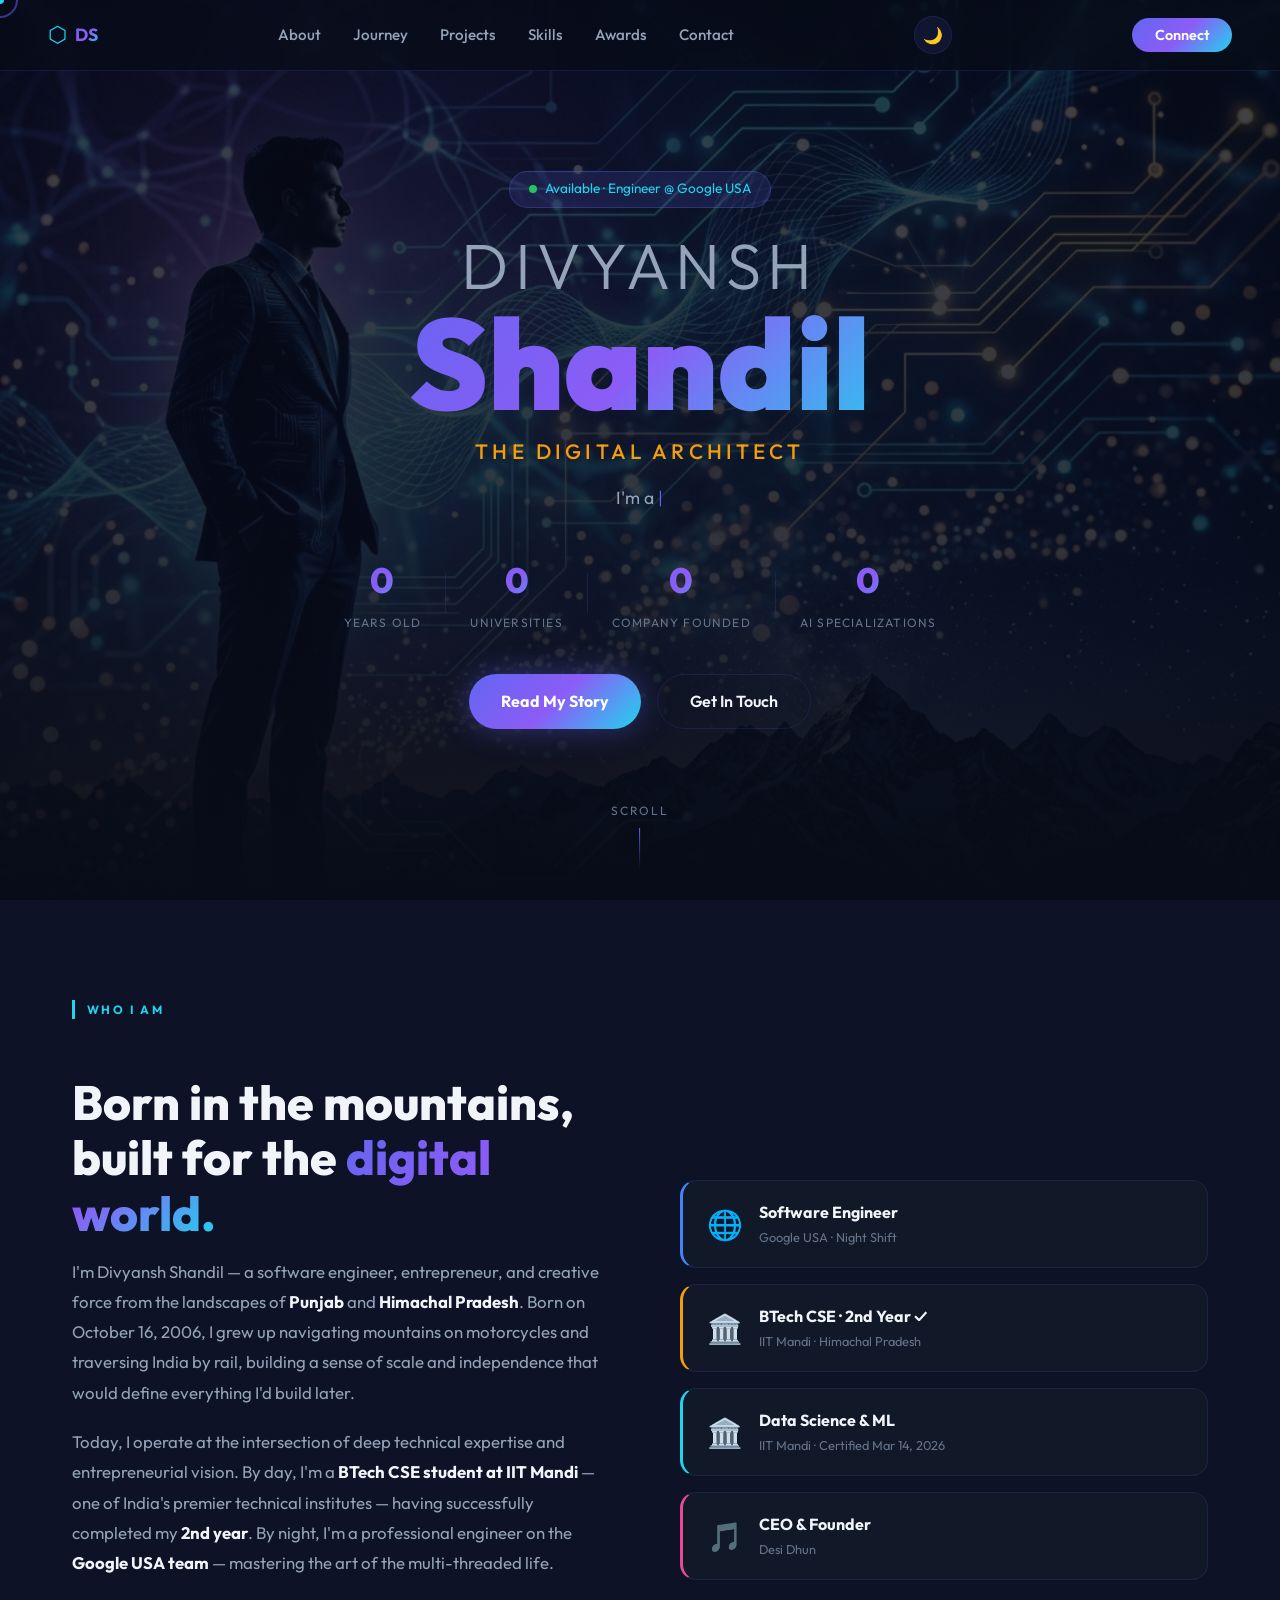
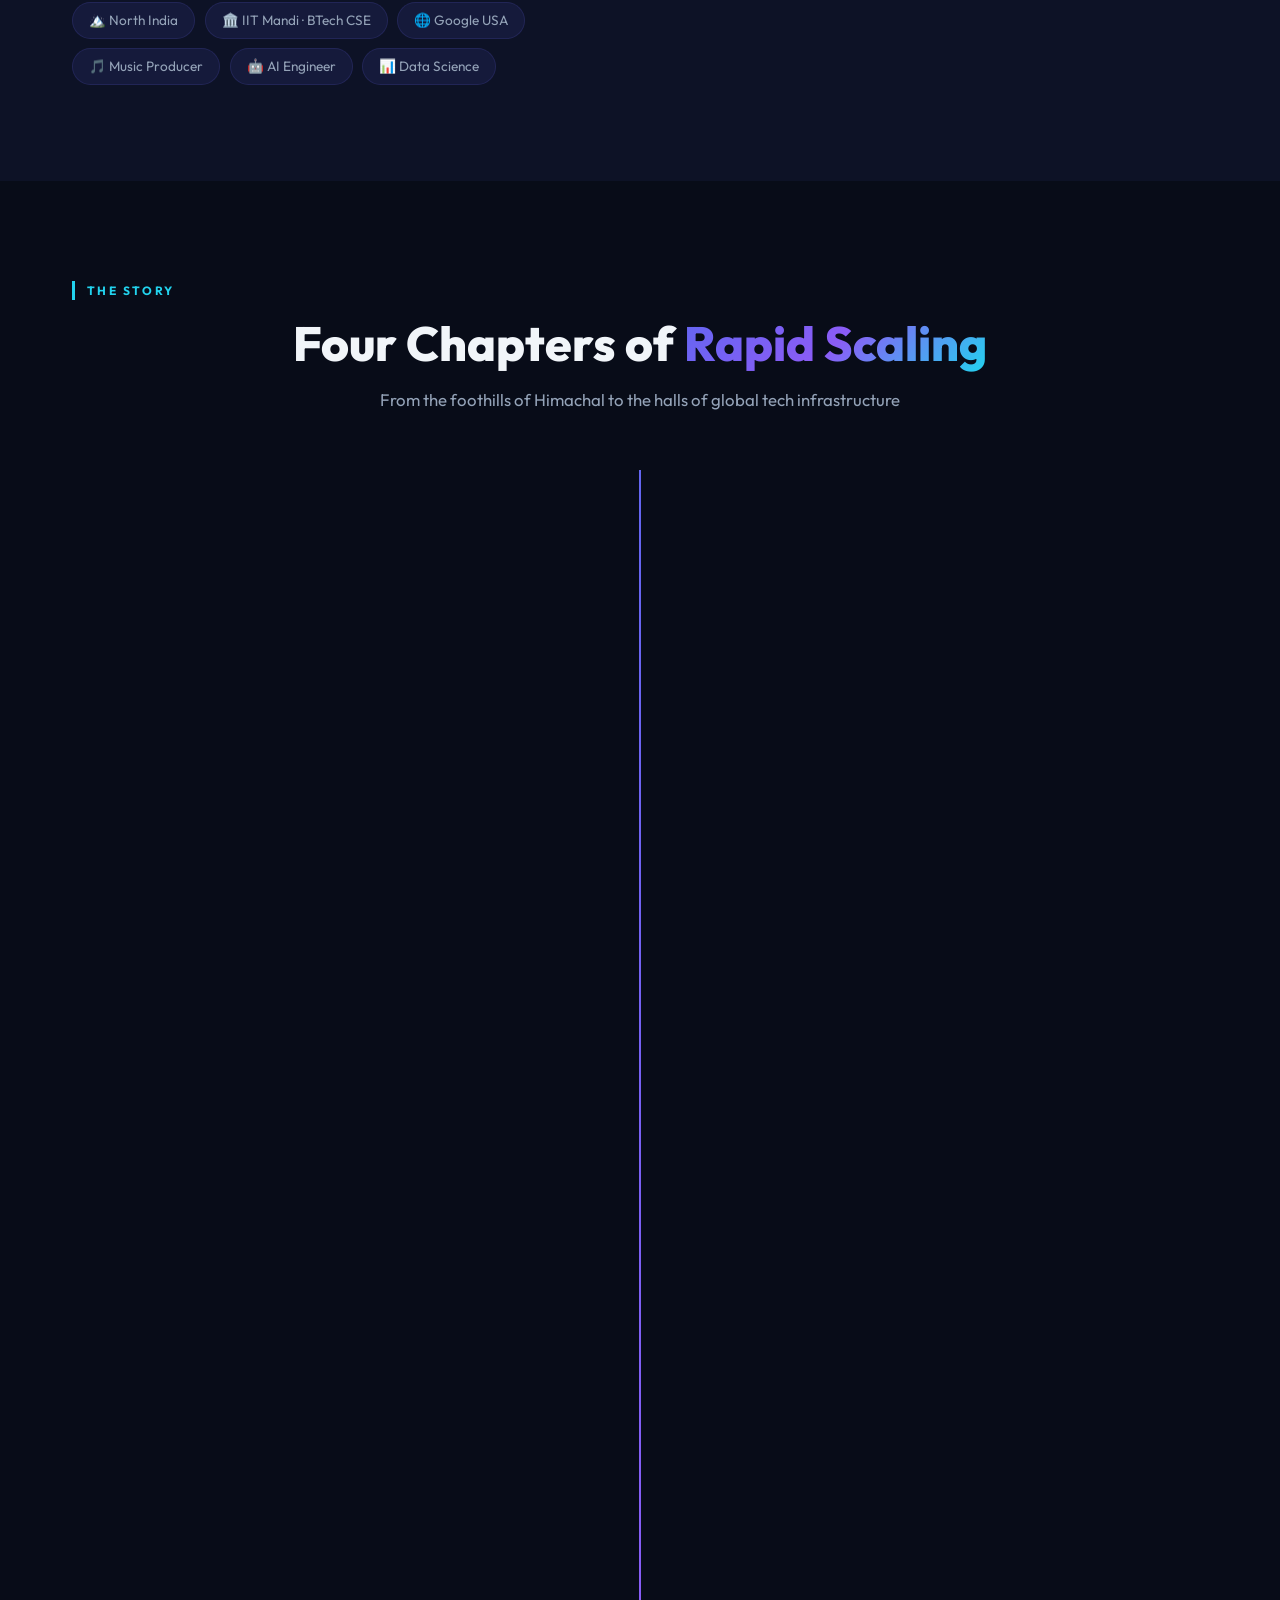
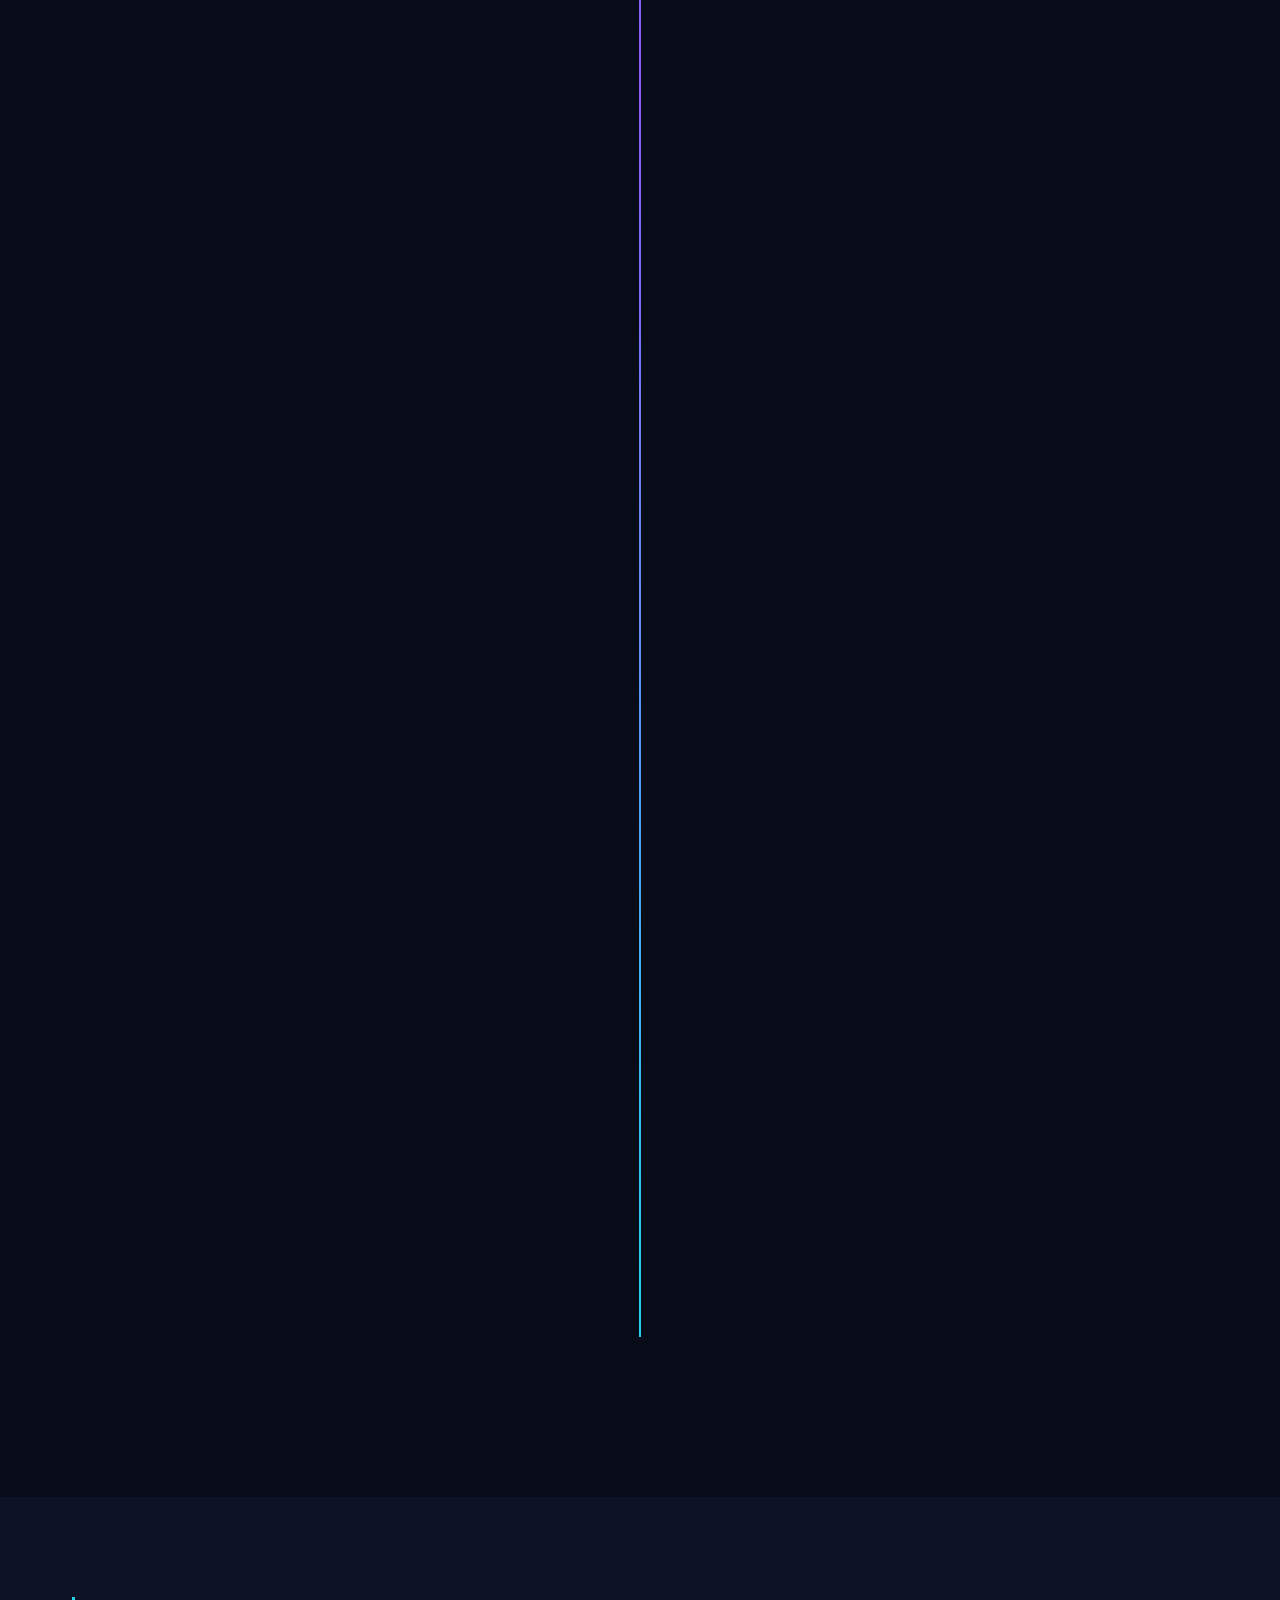
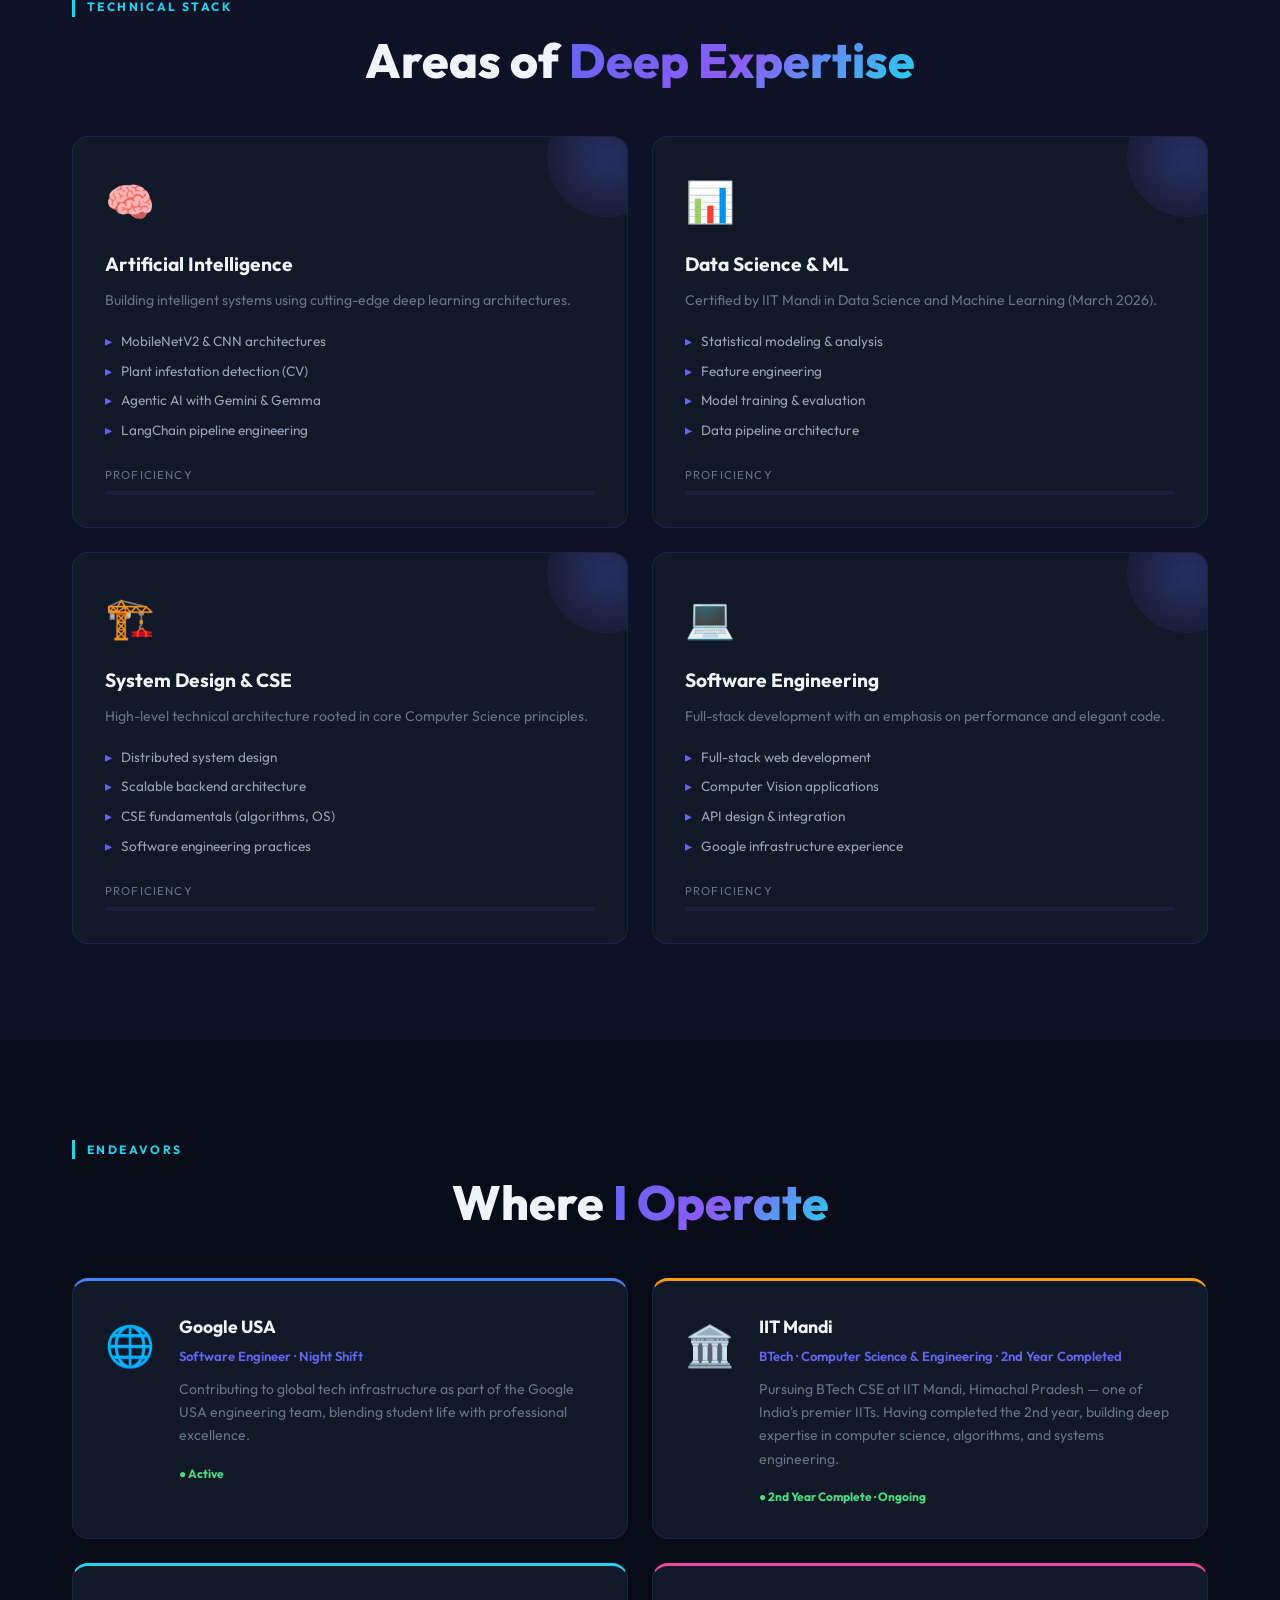
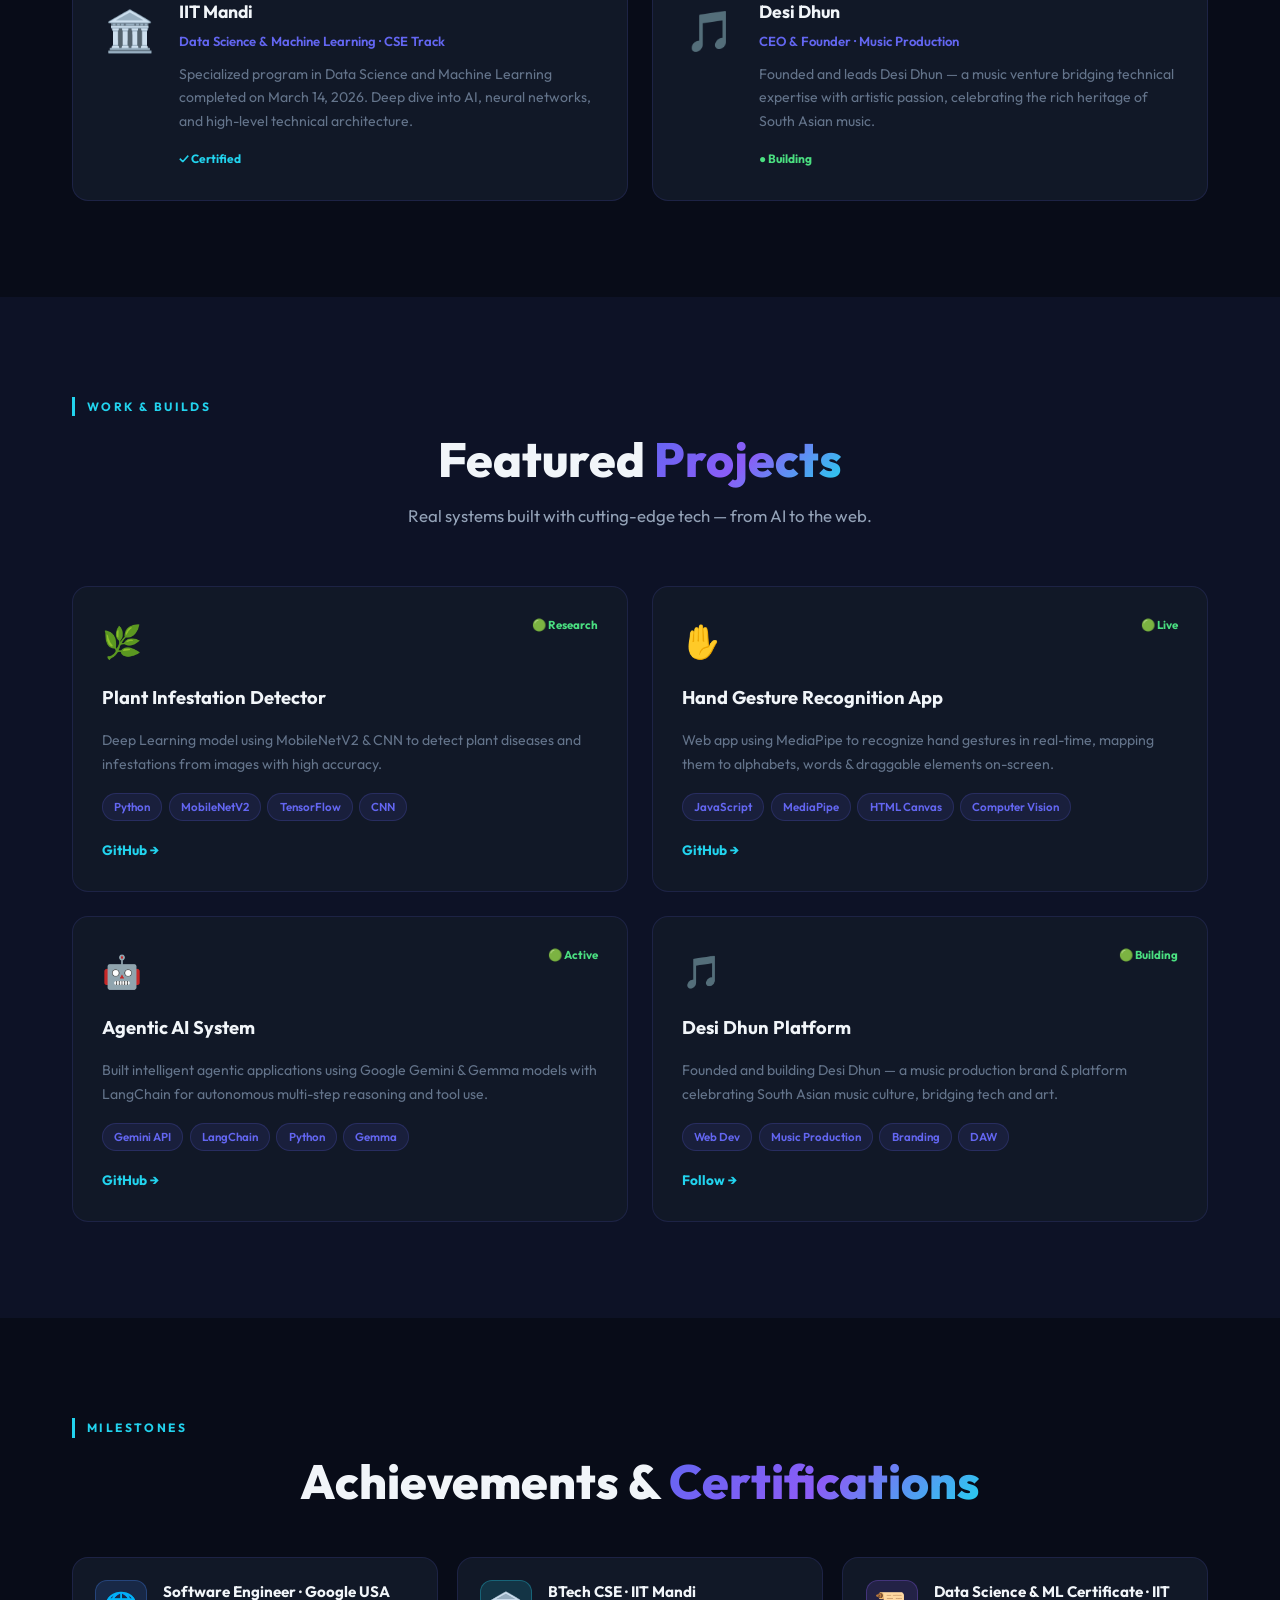
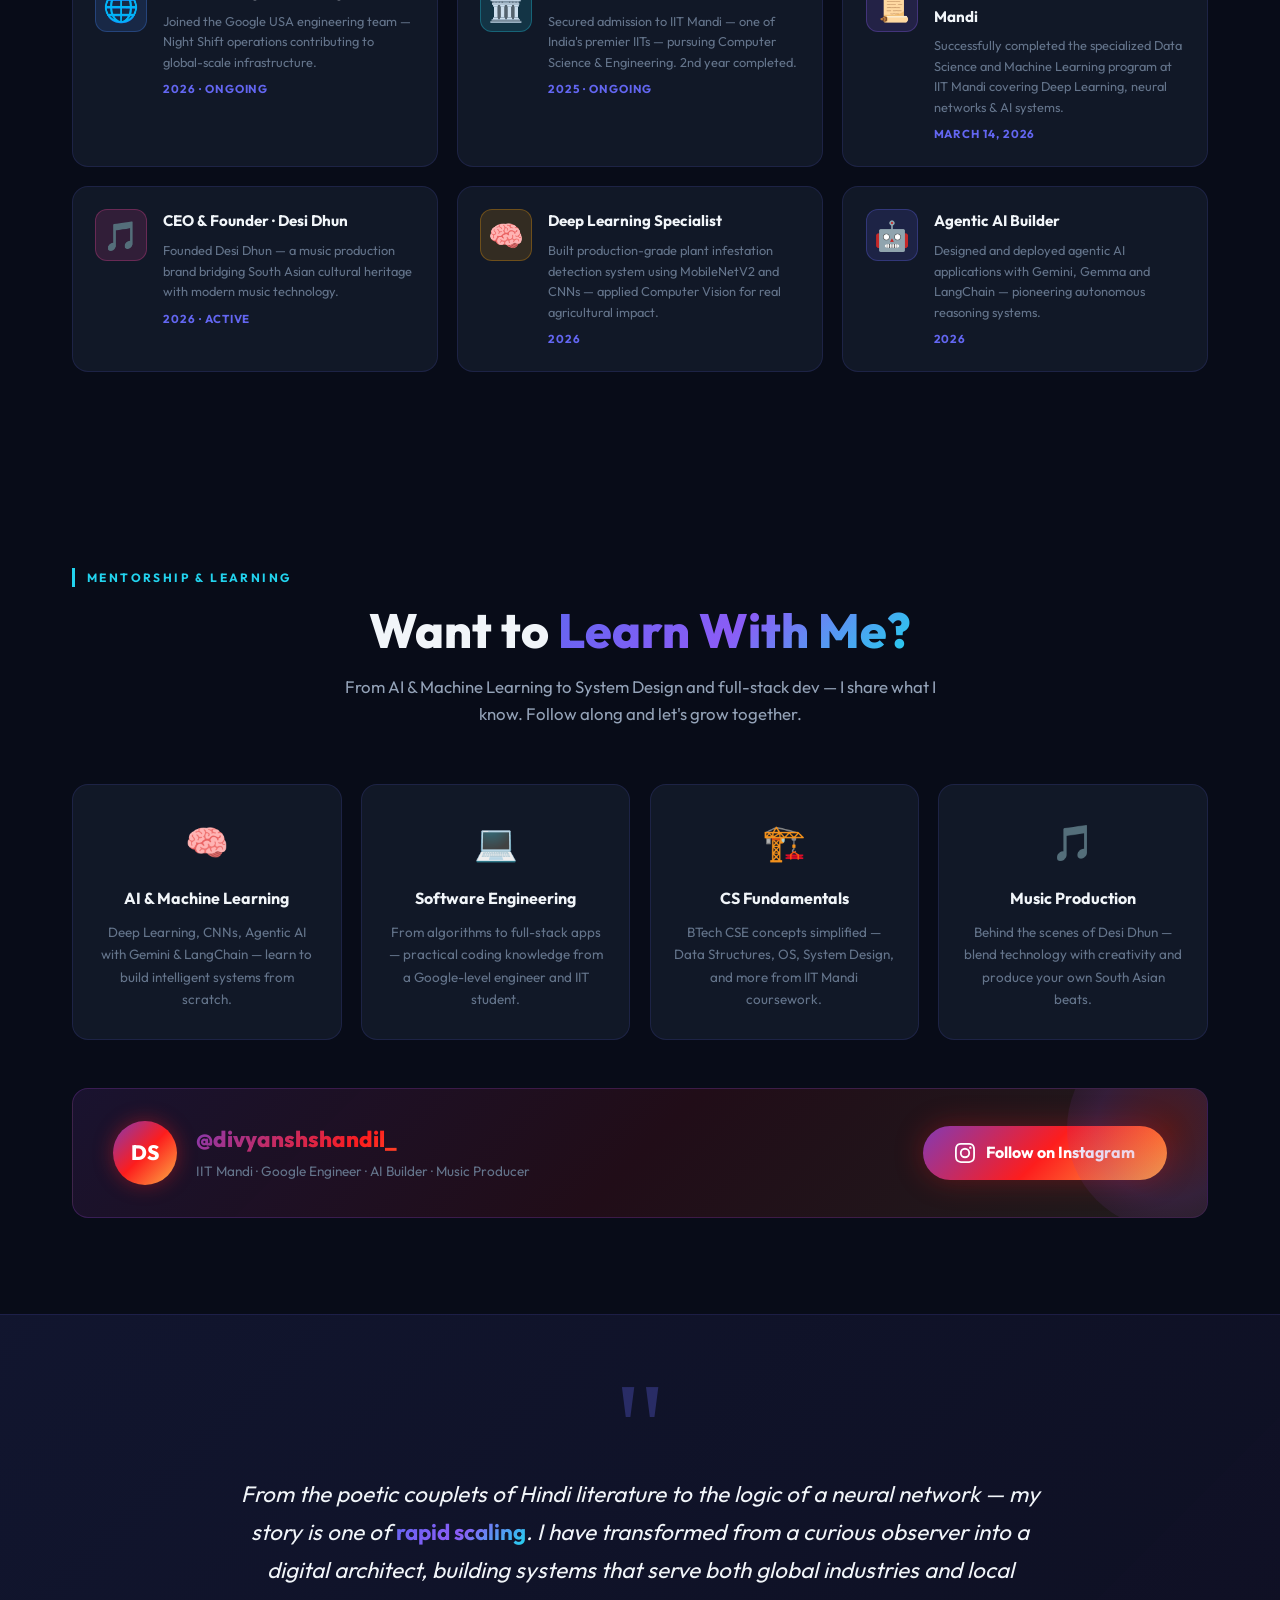
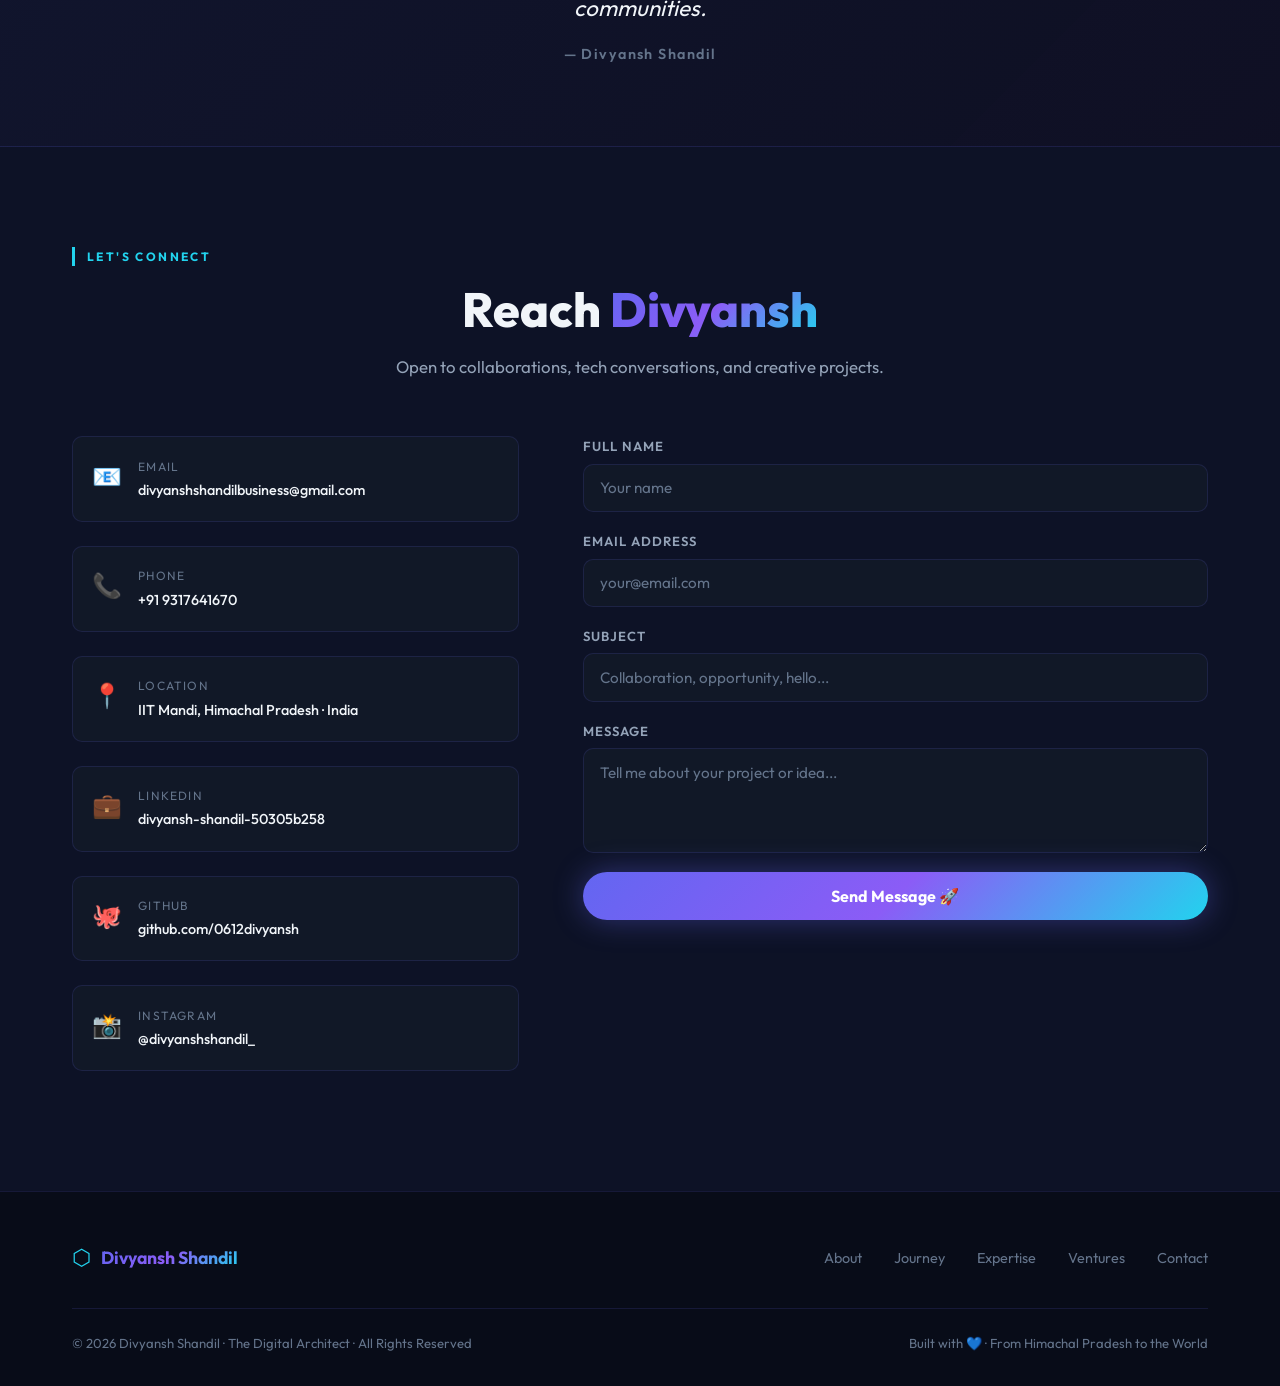
==== index.html @ 92428d2e "feat: update LinkedIn, GitHub and Instagram clickable links" ====
<!DOCTYPE html>
<html lang="en">
<head>
  <meta charset="UTF-8" />
  <meta name="viewport" content="width=device-width, initial-scale=1.0" />
  <title>Divyansh Shandil — The Digital Architect</title>
  <meta name="description" content="Divyansh Shandil is a Software Engineer at Google USA, BTech CSE student at IIT Mandi, Data Science &amp; ML certified, CEO & Founder of Desi Dhun, and a Music Producer from North India." />
  <meta name="author" content="Divyansh Shandil" />
  <meta property="og:title" content="Divyansh Shandil — The Digital Architect" />
  <meta property="og:description" content="Engineer. Entrepreneur. Artist. Building systems that serve both global industries and local communities." />
  <meta property="og:type" content="website" />
  <link rel="preconnect" href="https://fonts.googleapis.com" />
  <link rel="preconnect" href="https://fonts.gstatic.com" crossorigin />
  <link href="https://fonts.googleapis.com/css2?family=Outfit:wght@300;400;500;600;700;800;900&family=Space+Grotesk:wght@300;400;500;600;700&display=swap" rel="stylesheet" />
  <link rel="stylesheet" href="style.css" />
</head>
<body>
  <!-- Scroll Progress Bar -->
  <div class="scroll-progress" id="scroll-progress"></div>
  <!-- Custom Cursor -->
  <div class="cursor-dot" id="cursor-dot"></div>
  <div class="cursor-ring" id="cursor-ring"></div>
  <!-- Back to Top -->
  <button class="back-to-top" id="back-to-top" aria-label="Back to top">
    <svg width="20" height="20" viewBox="0 0 24 24" fill="none" stroke="currentColor" stroke-width="2.5"><polyline points="18 15 12 9 6 15"/></svg>
  </button>

  <!-- Navigation -->
  <nav class="navbar" id="navbar">
    <div class="nav-brand">
      <span class="brand-icon">⬡</span>
      <span class="brand-text">DS</span>
    </div>
    <ul class="nav-links">
      <li><a href="#about" class="nav-link">About</a></li>
      <li><a href="#journey" class="nav-link">Journey</a></li>
      <li><a href="#projects" class="nav-link">Projects</a></li>
      <li><a href="#expertise" class="nav-link">Skills</a></li>
      <li><a href="#achievements" class="nav-link">Awards</a></li>
      <li><a href="#contact" class="nav-link">Contact</a></li>
    </ul>
    <button class="theme-toggle" id="theme-toggle" aria-label="Toggle theme">🌙</button>
    <button class="nav-cta" id="nav-cta-btn">Connect</button>
    <button class="hamburger" id="hamburger-btn" aria-label="Toggle menu">
      <span></span><span></span><span></span>
    </button>
  </nav>

  <!-- Mobile Menu -->
  <div class="mobile-menu" id="mobile-menu">
    <a href="#about" class="mobile-link">About</a>
    <a href="#journey" class="mobile-link">Journey</a>
    <a href="#expertise" class="mobile-link">Expertise</a>
    <a href="#ventures" class="mobile-link">Ventures</a>
    <a href="#contact" class="mobile-link">Contact</a>
  </div>

  <!-- Hero Section -->
  <section class="hero" id="hero">
    <div class="hero-bg">
      <img src="hero_bg.png" alt="Digital Architect Background" class="hero-bg-img" />
      <div class="hero-overlay"></div>
      <canvas id="particles-canvas"></canvas>
    </div>
    <div class="hero-content">
      <div class="hero-badge">
        <span class="badge-dot"></span>
        <span>Available · Engineer @ Google USA</span>
      </div>
      <h1 class="hero-title">
        <span class="title-line title-small">Divyansh</span>
        <span class="title-line title-large">Shandil</span>
      </h1>
      <p class="hero-tagline">The Digital Architect</p>
      <p class="hero-subtitle">
        I'm a <span id="typing-text" class="typing-text"></span><span class="typing-cursor">|</span>
      </p>
      <div class="hero-stats">
        <div class="stat-item">
          <span class="stat-number" data-target="19">0</span>
          <span class="stat-label">Years Old</span>
        </div>
        <div class="stat-divider"></div>
        <div class="stat-item">
          <span class="stat-number" data-target="2">0</span>
          <span class="stat-label">Universities</span>
        </div>
        <div class="stat-divider"></div>
        <div class="stat-item">
          <span class="stat-number" data-target="1">0</span>
          <span class="stat-label">Company Founded</span>
        </div>
        <div class="stat-divider"></div>
        <div class="stat-item">
          <span class="stat-number" data-target="3">0</span>
          <span class="stat-label">AI Specializations</span>
        </div>
      </div>
      <div class="hero-cta-group">
        <a href="#journey" class="btn-primary" id="hero-journey-btn">Read My Story</a>
        <a href="#contact" class="btn-ghost" id="hero-contact-btn">Get In Touch</a>
      </div>
    </div>
    <div class="hero-scroll-indicator">
      <span>Scroll</span>
      <div class="scroll-line"></div>
    </div>
  </section>

  <!-- About Section -->
  <section class="about" id="about">
    <div class="container">
      <div class="section-label">Who I Am</div>
      <div class="about-grid">
        <div class="about-text">
          <h2 class="section-title">Born in the mountains,<br/>built for the <span class="gradient-text">digital world.</span></h2>
          <p class="about-para">
            I'm Divyansh Shandil — a software engineer, entrepreneur, and creative force from the landscapes of <strong>Punjab</strong> and <strong>Himachal Pradesh</strong>. Born on October 16, 2006, I grew up navigating mountains on motorcycles and traversing India by rail, building a sense of scale and independence that would define everything I'd build later.
          </p>
          <p class="about-para">
            Today, I operate at the intersection of deep technical expertise and entrepreneurial vision. By day, I'm a <strong>BTech CSE student at IIT Mandi</strong> — one of India's premier technical institutes — having successfully completed my <strong>2nd year</strong>. By night, I'm a professional engineer on the <strong>Google USA team</strong> — mastering the art of the multi-threaded life.
          </p>
          <div class="about-tags">
            <span class="tag">🏔️ North India</span>
            <span class="tag">🏛️ IIT Mandi · BTech CSE</span>
            <span class="tag">🌐 Google USA</span>
            <span class="tag">🎵 Music Producer</span>
            <span class="tag">🤖 AI Engineer</span>
            <span class="tag">📊 Data Science</span>
          </div>
        </div>
        <div class="about-visual">
          <div class="about-card-stack">
            <div class="info-card card-google">
              <div class="card-icon">🌐</div>
              <div class="card-content">
                <div class="card-title">Software Engineer</div>
                <div class="card-sub">Google USA · Night Shift</div>
              </div>
            </div>
            <div class="info-card card-srm">
              <div class="card-icon">🏛️</div>
              <div class="card-content">
                <div class="card-title">BTech CSE · 2nd Year ✓</div>
                <div class="card-sub">IIT Mandi · Himachal Pradesh</div>
              </div>
            </div>
            <div class="info-card card-iit">
              <div class="card-icon">🏛️</div>
              <div class="card-content">
                <div class="card-title">Data Science & ML</div>
                <div class="card-sub">IIT Mandi · Certified Mar 14, 2026</div>
              </div>
            </div>
            <div class="info-card card-desi">
              <div class="card-icon">🎵</div>
              <div class="card-content">
                <div class="card-title">CEO & Founder</div>
                <div class="card-sub">Desi Dhun</div>
              </div>
            </div>
          </div>
        </div>
      </div>
    </div>
  </section>

  <!-- Journey / Timeline Section -->
  <section class="journey" id="journey">
    <div class="container">
      <div class="section-label">The Story</div>
      <h2 class="section-title center">Four Chapters of <span class="gradient-text">Rapid Scaling</span></h2>
      <p class="section-subtitle center">From the foothills of Himachal to the halls of global tech infrastructure</p>

      <div class="timeline">
        <!-- Chapter 1 -->
        <div class="timeline-item" id="chapter-1">
          <div class="timeline-marker">
            <div class="marker-ring"></div>
            <div class="marker-dot">🏔️</div>
          </div>
          <div class="timeline-card">
            <div class="chapter-badge">Chapter 1</div>
            <div class="timeline-period">2006 – 2024</div>
            <h3 class="timeline-title">The Foundation</h3>
            <p class="timeline-desc">
              Born on October 16, 2006, in the vibrant culture of <strong>Punjab</strong> and the quiet majesty of <strong>Himachal Pradesh</strong>. Early years defined by a growing curiosity — not just for how things worked, but for how they could be <em>created</em>.
            </p>
            <p class="timeline-desc">
              Whether navigating the roads on a motorcycle or traveling the vast Indian railway network, these journeys built a sense of independence and scale that would later define professional ambitions.
            </p>
            <div class="timeline-tags">
              <span class="t-tag">🏔️ Himachal Pradesh</span>
              <span class="t-tag">🌾 Punjab</span>
              <span class="t-tag">🏍️ Motorcyclist</span>
              <span class="t-tag">🚂 Railway Explorer</span>
            </div>
          </div>
        </div>

        <!-- Chapter 2 -->
        <div class="timeline-item right" id="chapter-2">
          <div class="timeline-marker">
            <div class="marker-ring"></div>
            <div class="marker-dot">🎓</div>
          </div>
          <div class="timeline-card">
            <div class="chapter-badge">Chapter 2</div>
            <div class="timeline-period">2025</div>
            <h3 class="timeline-title">The Gateway to Systems</h3>
            <p class="timeline-desc">
              Secured admission to <strong>IIT Mandi</strong> — one of India's most prestigious technical institutes — pursuing a <strong>Bachelor of Technology in Computer Science &amp; Engineering (BTech CSE)</strong>. Currently in the <strong>2nd year, successfully completed</strong>. A true system upgrade in every sense.
            </p>
            <p class="timeline-desc">
              Balanced rigors of college life with a dedicated fitness regimen, documenting progress in the gym with the same precision applied to code. Building physical and mental stamina for the high-intensity path ahead.
            </p>
            <div class="timeline-tags">
              <span class="t-tag">🏛️ IIT Mandi</span>
              <span class="t-tag">💻 BTech CSE</span>
              <span class="t-tag">🏋️ Fitness</span>
              <span class="t-tag">📐 Systems Thinking</span>
            </div>
          </div>
        </div>

        <!-- Chapter 3 -->
        <div class="timeline-item" id="chapter-3">
          <div class="timeline-marker">
            <div class="marker-ring"></div>
            <div class="marker-dot">⚡</div>
          </div>
          <div class="timeline-card">
            <div class="chapter-badge">Chapter 3</div>
            <div class="timeline-period">2026</div>
            <h3 class="timeline-title">The Multi-Threaded Life</h3>
            <p class="timeline-desc">
              Joined the <strong>Google USA team</strong> as a professional engineer on the Night Shift — while maintaining student status by day. Completed a specialized program in <strong>Data Science & Machine Learning</strong> at IIT Mandi on <em>March 14, 2026</em>.
            </p>
            <div class="highlight-grid">
              <div class="highlight-item">
                <span class="hi-icon">🧠</span>
                <div>
                  <strong>Deep Learning</strong>
                  <small>MobileNetV2 & CNNs for plant infestation detection</small>
                </div>
              </div>
              <div class="highlight-item">
                <span class="hi-icon">🤖</span>
                <div>
                  <strong>Agentic Systems</strong>
                  <small>Gemini, Gemma & LangChain applications</small>
                </div>
              </div>
              <div class="highlight-item">
                <span class="hi-icon">🏗️</span>
                <div>
                  <strong>System Design</strong>
                  <small>Core CSE with real-world software engineering</small>
                </div>
              </div>
            </div>
            <div class="timeline-tags">
              <span class="t-tag">🌐 Google USA</span>
              <span class="t-tag">🏛️ IIT Mandi</span>
              <span class="t-tag">🤖 AI/ML</span>
              <span class="t-tag">🎵 Desi Dhun CEO</span>
            </div>
          </div>
        </div>

        <!-- Chapter 4 -->
        <div class="timeline-item right" id="chapter-4">
          <div class="timeline-marker">
            <div class="marker-ring active"></div>
            <div class="marker-dot pulse">🚀</div>
          </div>
          <div class="timeline-card active-card">
            <div class="chapter-badge active-badge">Chapter 4 · Now</div>
            <div class="timeline-period">Current Epoch</div>
            <h3 class="timeline-title">The Digital Architect</h3>
            <p class="timeline-desc">
              Standing at a unique intersection of disciplines — engineer, entrepreneur, student, and artist. Solving complex algorithms by day and contributing to global tech infrastructure by night.
            </p>
            <p class="timeline-desc">
              From the poetic couplets of Hindi literature to the logic of a neural network — a story of <strong>rapid scaling</strong>, transforming from a curious observer into a digital architect building systems that serve both global industries and local communities.
            </p>
            <div class="timeline-tags">
              <span class="t-tag live">🔴 Live</span>
              <span class="t-tag">🌍 Global Impact</span>
              <span class="t-tag">🎵 Music & Tech</span>
              <span class="t-tag">🚀 Scaling Fast</span>
            </div>
          </div>
        </div>
      </div>
    </div>
  </section>

  <!-- Expertise Section -->
  <section class="expertise" id="expertise">
    <div class="container">
      <div class="section-label">Technical Stack</div>
      <h2 class="section-title center">Areas of <span class="gradient-text">Deep Expertise</span></h2>

      <div class="expertise-grid">
        <div class="exp-card" id="exp-ai">
          <div class="exp-glow"></div>
          <div class="exp-icon">🧠</div>
          <h3 class="exp-title">Artificial Intelligence</h3>
          <p class="exp-desc">Building intelligent systems using cutting-edge deep learning architectures.</p>
          <ul class="exp-list">
            <li>MobileNetV2 & CNN architectures</li>
            <li>Plant infestation detection (CV)</li>
            <li>Agentic AI with Gemini & Gemma</li>
            <li>LangChain pipeline engineering</li>
          </ul>
          <div class="exp-level">
            <span>Proficiency</span>
            <div class="level-bar"><div class="level-fill" style="--w:90%"></div></div>
          </div>
        </div>

        <div class="exp-card" id="exp-ds">
          <div class="exp-glow"></div>
          <div class="exp-icon">📊</div>
          <h3 class="exp-title">Data Science & ML</h3>
          <p class="exp-desc">Certified by IIT Mandi in Data Science and Machine Learning (March 2026).</p>
          <ul class="exp-list">
            <li>Statistical modeling & analysis</li>
            <li>Feature engineering</li>
            <li>Model training & evaluation</li>
            <li>Data pipeline architecture</li>
          </ul>
          <div class="exp-level">
            <span>Proficiency</span>
            <div class="level-bar"><div class="level-fill" style="--w:88%"></div></div>
          </div>
        </div>

        <div class="exp-card" id="exp-sys">
          <div class="exp-glow"></div>
          <div class="exp-icon">🏗️</div>
          <h3 class="exp-title">System Design & CSE</h3>
          <p class="exp-desc">High-level technical architecture rooted in core Computer Science principles.</p>
          <ul class="exp-list">
            <li>Distributed system design</li>
            <li>Scalable backend architecture</li>
            <li>CSE fundamentals (algorithms, OS)</li>
            <li>Software engineering practices</li>
          </ul>
          <div class="exp-level">
            <span>Proficiency</span>
            <div class="level-bar"><div class="level-fill" style="--w:85%"></div></div>
          </div>
        </div>

        <div class="exp-card" id="exp-web">
          <div class="exp-glow"></div>
          <div class="exp-icon">💻</div>
          <h3 class="exp-title">Software Engineering</h3>
          <p class="exp-desc">Full-stack development with an emphasis on performance and elegant code.</p>
          <ul class="exp-list">
            <li>Full-stack web development</li>
            <li>Computer Vision applications</li>
            <li>API design & integration</li>
            <li>Google infrastructure experience</li>
          </ul>
          <div class="exp-level">
            <span>Proficiency</span>
            <div class="level-bar"><div class="level-fill" style="--w:87%"></div></div>
          </div>
        </div>
      </div>
    </div>
  </section>

  <!-- Ventures Section -->
  <section class="ventures" id="ventures">
    <div class="container">
      <div class="section-label">Endeavors</div>
      <h2 class="section-title center">Where <span class="gradient-text">I Operate</span></h2>

      <div class="ventures-grid">
        <div class="venture-card venture-google" id="venture-google">
          <div class="venture-logo">🌐</div>
          <div class="venture-info">
            <h3>Google USA</h3>
            <p class="venture-role">Software Engineer · Night Shift</p>
            <p class="venture-desc">Contributing to global tech infrastructure as part of the Google USA engineering team, blending student life with professional excellence.</p>
            <div class="venture-status active-status">● Active</div>
          </div>
        </div>

        <div class="venture-card venture-srm" id="venture-srm">
          <div class="venture-logo">🏛️</div>
          <div class="venture-info">
            <h3>IIT Mandi</h3>
            <p class="venture-role">BTech · Computer Science &amp; Engineering · 2nd Year Completed</p>
            <p class="venture-desc">Pursuing BTech CSE at IIT Mandi, Himachal Pradesh — one of India's premier IITs. Having completed the 2nd year, building deep expertise in computer science, algorithms, and systems engineering.</p>
            <div class="venture-status active-status">● 2nd Year Complete · Ongoing</div>
          </div>
        </div>

        <div class="venture-card venture-iit" id="venture-iit">
          <div class="venture-logo">🏛️</div>
          <div class="venture-info">
            <h3>IIT Mandi</h3>
            <p class="venture-role">Data Science & Machine Learning · CSE Track</p>
            <p class="venture-desc">Specialized program in Data Science and Machine Learning completed on March 14, 2026. Deep dive into AI, neural networks, and high-level technical architecture.</p>
            <div class="venture-status completed-status">✓ Certified</div>
          </div>
        </div>

        <div class="venture-card venture-desi" id="venture-desi">
          <div class="venture-logo">🎵</div>
          <div class="venture-info">
            <h3>Desi Dhun</h3>
            <p class="venture-role">CEO & Founder · Music Production</p>
            <p class="venture-desc">Founded and leads Desi Dhun — a music venture bridging technical expertise with artistic passion, celebrating the rich heritage of South Asian music.</p>
            <div class="venture-status active-status">● Building</div>
          </div>
        </div>
      </div>
    </div>
  </section>


  <!-- Projects Section -->
  <section class="projects" id="projects">
    <div class="container">
      <div class="section-label">Work & Builds</div>
      <h2 class="section-title center">Featured <span class="gradient-text">Projects</span></h2>
      <p class="section-subtitle center">Real systems built with cutting-edge tech — from AI to the web.</p>
      <div class="projects-grid">

        <div class="project-card" id="proj-plant">
          <div class="proj-header">
            <div class="proj-icon">🌿</div>
            <div class="proj-status live-badge">🟢 Research</div>
          </div>
          <h3 class="proj-title">Plant Infestation Detector</h3>
          <p class="proj-desc">Deep Learning model using MobileNetV2 &amp; CNN to detect plant diseases and infestations from images with high accuracy.</p>
          <div class="proj-stack">
            <span class="stack-tag">Python</span>
            <span class="stack-tag">MobileNetV2</span>
            <span class="stack-tag">TensorFlow</span>
            <span class="stack-tag">CNN</span>
          </div>
          <div class="proj-links">
            <a href="https://github.com/0612divyansh" target="_blank" class="proj-link">GitHub →</a>
          </div>
        </div>

        <div class="project-card" id="proj-gesture">
          <div class="proj-header">
            <div class="proj-icon">✋</div>
            <div class="proj-status live-badge">🟢 Live</div>
          </div>
          <h3 class="proj-title">Hand Gesture Recognition App</h3>
          <p class="proj-desc">Web app using MediaPipe to recognize hand gestures in real-time, mapping them to alphabets, words &amp; draggable elements on-screen.</p>
          <div class="proj-stack">
            <span class="stack-tag">JavaScript</span>
            <span class="stack-tag">MediaPipe</span>
            <span class="stack-tag">HTML Canvas</span>
            <span class="stack-tag">Computer Vision</span>
          </div>
          <div class="proj-links">
            <a href="https://github.com/0612divyansh" target="_blank" class="proj-link">GitHub →</a>
          </div>
        </div>

        <div class="project-card" id="proj-agentic">
          <div class="proj-header">
            <div class="proj-icon">🤖</div>
            <div class="proj-status live-badge">🟢 Active</div>
          </div>
          <h3 class="proj-title">Agentic AI System</h3>
          <p class="proj-desc">Built intelligent agentic applications using Google Gemini &amp; Gemma models with LangChain for autonomous multi-step reasoning and tool use.</p>
          <div class="proj-stack">
            <span class="stack-tag">Gemini API</span>
            <span class="stack-tag">LangChain</span>
            <span class="stack-tag">Python</span>
            <span class="stack-tag">Gemma</span>
          </div>
          <div class="proj-links">
            <a href="https://github.com/0612divyansh" target="_blank" class="proj-link">GitHub →</a>
          </div>
        </div>

        <div class="project-card" id="proj-desi">
          <div class="proj-header">
            <div class="proj-icon">🎵</div>
            <div class="proj-status live-badge">🟢 Building</div>
          </div>
          <h3 class="proj-title">Desi Dhun Platform</h3>
          <p class="proj-desc">Founded and building Desi Dhun — a music production brand &amp; platform celebrating South Asian music culture, bridging tech and art.</p>
          <div class="proj-stack">
            <span class="stack-tag">Web Dev</span>
            <span class="stack-tag">Music Production</span>
            <span class="stack-tag">Branding</span>
            <span class="stack-tag">DAW</span>
          </div>
          <div class="proj-links">
            <a href="https://www.instagram.com/divyanshshandil_" target="_blank" class="proj-link">Follow →</a>
          </div>
        </div>

      </div>
    </div>
  </section>

  <!-- Achievements Section -->
  <section class="achievements" id="achievements">
    <div class="container">
      <div class="section-label">Milestones</div>
      <h2 class="section-title center">Achievements &amp; <span class="gradient-text">Certifications</span></h2>
      <div class="ach-grid">

        <div class="ach-card" id="ach-google">
          <div class="ach-icon-wrap" style="--c:#4285f4">🌐</div>
          <div class="ach-content">
            <div class="ach-title">Software Engineer · Google USA</div>
            <div class="ach-sub">Joined the Google USA engineering team — Night Shift operations contributing to global-scale infrastructure.</div>
            <div class="ach-date">2026 · Ongoing</div>
          </div>
        </div>

        <div class="ach-card" id="ach-iit">
          <div class="ach-icon-wrap" style="--c:#22d3ee">🏛️</div>
          <div class="ach-content">
            <div class="ach-title">BTech CSE · IIT Mandi</div>
            <div class="ach-sub">Secured admission to IIT Mandi — one of India's premier IITs — pursuing Computer Science &amp; Engineering. 2nd year completed.</div>
            <div class="ach-date">2025 · Ongoing</div>
          </div>
        </div>

        <div class="ach-card" id="ach-ds">
          <div class="ach-icon-wrap" style="--c:#8b5cf6">📜</div>
          <div class="ach-content">
            <div class="ach-title">Data Science &amp; ML Certificate · IIT Mandi</div>
            <div class="ach-sub">Successfully completed the specialized Data Science and Machine Learning program at IIT Mandi covering Deep Learning, neural networks &amp; AI systems.</div>
            <div class="ach-date">March 14, 2026</div>
          </div>
        </div>

        <div class="ach-card" id="ach-desi">
          <div class="ach-icon-wrap" style="--c:#ec4899">🎵</div>
          <div class="ach-content">
            <div class="ach-title">CEO &amp; Founder · Desi Dhun</div>
            <div class="ach-sub">Founded Desi Dhun — a music production brand bridging South Asian cultural heritage with modern music technology.</div>
            <div class="ach-date">2026 · Active</div>
          </div>
        </div>

        <div class="ach-card" id="ach-iitmandi-ai">
          <div class="ach-icon-wrap" style="--c:#f59e0b">🧠</div>
          <div class="ach-content">
            <div class="ach-title">Deep Learning Specialist</div>
            <div class="ach-sub">Built production-grade plant infestation detection system using MobileNetV2 and CNNs — applied Computer Vision for real agricultural impact.</div>
            <div class="ach-date">2026</div>
          </div>
        </div>

        <div class="ach-card" id="ach-agentic">
          <div class="ach-icon-wrap" style="--c:#6366f1">🤖</div>
          <div class="ach-content">
            <div class="ach-title">Agentic AI Builder</div>
            <div class="ach-sub">Designed and deployed agentic AI applications with Gemini, Gemma and LangChain — pioneering autonomous reasoning systems.</div>
            <div class="ach-date">2026</div>
          </div>
        </div>

      </div>
    </div>
  </section>

  <!-- Learn With Me Section -->
  <section class="learn" id="learn">
    <div class="container">
      <div class="section-label">Mentorship &amp; Learning</div>
      <h2 class="section-title center">Want to <span class="gradient-text">Learn With Me?</span></h2>
      <p class="section-subtitle center">From AI &amp; Machine Learning to System Design and full-stack dev — I share what I know. Follow along and let's grow together.</p>

      <div class="learn-grid">
        <div class="learn-card" id="learn-ai">
          <div class="learn-icon">🧠</div>
          <h3>AI &amp; Machine Learning</h3>
          <p>Deep Learning, CNNs, Agentic AI with Gemini &amp; LangChain — learn to build intelligent systems from scratch.</p>
        </div>
        <div class="learn-card" id="learn-dev">
          <div class="learn-icon">💻</div>
          <h3>Software Engineering</h3>
          <p>From algorithms to full-stack apps — practical coding knowledge from a Google-level engineer and IIT student.</p>
        </div>
        <div class="learn-card" id="learn-cs">
          <div class="learn-icon">🏗️</div>
          <h3>CS Fundamentals</h3>
          <p>BTech CSE concepts simplified — Data Structures, OS, System Design, and more from IIT Mandi coursework.</p>
        </div>
        <div class="learn-card" id="learn-music">
          <div class="learn-icon">🎵</div>
          <h3>Music Production</h3>
          <p>Behind the scenes of Desi Dhun — blend technology with creativity and produce your own South Asian beats.</p>
        </div>
      </div>

      <div class="insta-cta" id="insta-cta">
        <div class="insta-glow"></div>
        <div class="insta-left">
          <div class="insta-avatar">
            <span>DS</span>
          </div>
          <div class="insta-info">
            <div class="insta-handle">@divyanshshandil_</div>
            <div class="insta-desc">IIT Mandi · Google Engineer · AI Builder · Music Producer</div>
          </div>
        </div>
        <a href="https://www.instagram.com/divyanshshandil_" target="_blank" rel="noopener" class="insta-btn" id="insta-follow-btn">
          <svg width="20" height="20" viewBox="0 0 24 24" fill="currentColor">
            <path d="M12 2.163c3.204 0 3.584.012 4.85.07 3.252.148 4.771 1.691 4.919 4.919.058 1.265.069 1.645.069 4.849 0 3.205-.012 3.584-.069 4.849-.149 3.225-1.664 4.771-4.919 4.919-1.266.058-1.644.07-4.85.07-3.204 0-3.584-.012-4.849-.07-3.26-.149-4.771-1.699-4.919-4.92-.058-1.265-.07-1.644-.07-4.849 0-3.204.013-3.583.07-4.849.149-3.227 1.664-4.771 4.919-4.919 1.266-.057 1.645-.069 4.849-.069zM12 0C8.741 0 8.333.014 7.053.072 2.695.272.273 2.69.073 7.052.014 8.333 0 8.741 0 12c0 3.259.014 3.668.072 4.948.2 4.358 2.618 6.78 6.98 6.98C8.333 23.986 8.741 24 12 24c3.259 0 3.668-.014 4.948-.072 4.354-.2 6.782-2.618 6.979-6.98.059-1.28.073-1.689.073-4.948 0-3.259-.014-3.667-.072-4.947-.196-4.354-2.617-6.78-6.979-6.98C15.668.014 15.259 0 12 0zm0 5.838a6.162 6.162 0 100 12.324 6.162 6.162 0 000-12.324zM12 16a4 4 0 110-8 4 4 0 010 8zm6.406-11.845a1.44 1.44 0 100 2.881 1.44 1.44 0 000-2.881z"/>
          </svg>
          Follow on Instagram
        </a>
      </div>
    </div>
  </section>

  <!-- Quote Section -->
  <section class="quote-section">
    <div class="container">
      <div class="quote-card">
        <div class="quote-mark">"</div>
        <blockquote class="quote-text">
          From the poetic couplets of Hindi literature to the logic of a neural network — my story is one of <strong>rapid scaling</strong>. I have transformed from a curious observer into a digital architect, building systems that serve both global industries and local communities.
        </blockquote>
        <div class="quote-author">— Divyansh Shandil</div>
      </div>
    </div>
  </section>

  <!-- Contact Section -->
  <section class="contact" id="contact">
    <div class="container">
      <div class="section-label">Let's Connect</div>
      <h2 class="section-title center">Reach <span class="gradient-text">Divyansh</span></h2>
      <p class="section-subtitle center">Open to collaborations, tech conversations, and creative projects.</p>

      <div class="contact-grid">
        <div class="contact-info">
          <div class="contact-item" id="contact-email">
            <div class="contact-icon">📧</div>
            <div>
              <div class="contact-label">Email</div>
              <div class="contact-value">divyanshshandilbusiness@gmail.com</div>
            </div>
          </div>
          <div class="contact-item" id="contact-phone">
            <div class="contact-icon">📞</div>
            <div>
              <div class="contact-label">Phone</div>
              <div class="contact-value">+91 9317641670</div>
            </div>
          </div>
          <div class="contact-item" id="contact-location">
            <div class="contact-icon">📍</div>
            <div>
              <div class="contact-label">Location</div>
              <div class="contact-value">IIT Mandi, Himachal Pradesh · India</div>
            </div>
          </div>
          <div class="contact-item" id="contact-linkedin">
            <div class="contact-icon">💼</div>
            <div>
              <div class="contact-label">LinkedIn</div>
              <div class="contact-value"><a href="https://www.linkedin.com/in/divyansh-shandil-50305b258/" target="_blank" rel="noopener" style="color:inherit;text-decoration:none;">divyansh-shandil-50305b258</a></div>
            </div>
          </div>
          <div class="contact-item" id="contact-github">
            <div class="contact-icon">🐙</div>
            <div>
              <div class="contact-label">GitHub</div>
              <div class="contact-value"><a href="https://github.com/0612divyansh" target="_blank" rel="noopener" style="color:inherit;text-decoration:none;">github.com/0612divyansh</a></div>
            </div>
          </div>
          <div class="contact-item" id="contact-instagram">
            <div class="contact-icon">📸</div>
            <div>
              <div class="contact-label">Instagram</div>
              <div class="contact-value"><a href="https://www.instagram.com/divyanshshandil_" target="_blank" rel="noopener" style="color:inherit;text-decoration:none;">@divyanshshandil_</a></div>
            </div>
          </div>
        </div>

        <form class="contact-form" id="contact-form" onsubmit="handleFormSubmit(event)">
          <div class="form-group">
            <label for="contact-name">Full Name</label>
            <input type="text" id="contact-name" name="name" placeholder="Your name" required />
          </div>
          <div class="form-group">
            <label for="contact-email-input">Email Address</label>
            <input type="email" id="contact-email-input" name="email" placeholder="your@email.com" required />
          </div>
          <div class="form-group">
            <label for="contact-subject">Subject</label>
            <input type="text" id="contact-subject" name="subject" placeholder="Collaboration, opportunity, hello..." />
          </div>
          <div class="form-group">
            <label for="contact-message">Message</label>
            <textarea id="contact-message" name="message" rows="4" placeholder="Tell me about your project or idea..." required></textarea>
          </div>
          <button type="submit" class="btn-primary full-width" id="form-submit-btn">Send Message 🚀</button>
          <div class="form-success" id="form-success" style="display:none;">
            ✅ Message sent! Divyansh will get back to you soon.
          </div>
        </form>
      </div>
    </div>
  </section>

  <!-- Footer -->
  <footer class="footer">
    <div class="container">
      <div class="footer-top">
        <div class="footer-brand">
          <span class="brand-icon">⬡</span>
          <span class="brand-text">Divyansh Shandil</span>
        </div>
        <div class="footer-links">
          <a href="#about">About</a>
          <a href="#journey">Journey</a>
          <a href="#expertise">Expertise</a>
          <a href="#ventures">Ventures</a>
          <a href="#contact">Contact</a>
        </div>
      </div>
      <div class="footer-divider"></div>
      <div class="footer-bottom">
        <p>© 2026 Divyansh Shandil · The Digital Architect · All Rights Reserved</p>
        <p class="footer-sub">Built with 💙 · From Himachal Pradesh to the World</p>
      </div>
    </div>
  </footer>

  <script src="script.js"></script>
</body>
</html>
---- style.css ----
/* ============================================================
   DIVYANSH SHANDIL — THE DIGITAL ARCHITECT
   CSS Design System
   ============================================================ */

*, *::before, *::after { box-sizing: border-box; margin: 0; padding: 0; }

:root {
  --c-bg: #080c18;
  --c-bg2: #0d1226;
  --c-surface: #111827;
  --c-surface2: #1a2235;
  --c-border: rgba(99,102,241,0.15);
  --c-indigo: #6366f1;
  --c-violet: #8b5cf6;
  --c-cyan: #22d3ee;
  --c-gold: #f59e0b;
  --c-text: #f1f5f9;
  --c-muted: #94a3b8;
  --c-dim: #64748b;
  --grad-main: linear-gradient(135deg, #6366f1, #8b5cf6, #22d3ee);
  --grad-gold: linear-gradient(135deg, #f59e0b, #ef4444);
  --font-main: 'Outfit', sans-serif;
  --font-alt: 'Space Grotesk', sans-serif;
  --radius: 16px;
  --radius-sm: 10px;
  --shadow: 0 20px 60px rgba(0,0,0,0.5);
}

html { scroll-behavior: smooth; }

body {
  font-family: var(--font-main);
  background: var(--c-bg);
  color: var(--c-text);
  overflow-x: hidden;
  line-height: 1.6;
}

/* Scrollbar */
::-webkit-scrollbar { width: 6px; }
::-webkit-scrollbar-track { background: var(--c-bg); }
::-webkit-scrollbar-thumb { background: var(--c-indigo); border-radius: 3px; }

/* ============================================================ NAVBAR */
.navbar {
  position: fixed; top: 0; left: 0; right: 0; z-index: 1000;
  display: flex; align-items: center; justify-content: space-between;
  padding: 1rem 3rem;
  background: rgba(8,12,24,0.7);
  backdrop-filter: blur(20px);
  border-bottom: 1px solid var(--c-border);
  transition: all 0.3s ease;
}
.navbar.scrolled {
  padding: 0.7rem 3rem;
  background: rgba(8,12,24,0.95);
}
.nav-brand { display: flex; align-items: center; gap: 0.5rem; cursor: pointer; }
.brand-icon { font-size: 1.4rem; color: var(--c-cyan); }
.brand-text { font-weight: 700; font-size: 1.1rem; background: var(--grad-main); -webkit-background-clip: text; -webkit-text-fill-color: transparent; }
.nav-links { display: flex; gap: 2rem; list-style: none; }
.nav-link { color: var(--c-muted); text-decoration: none; font-weight: 500; font-size: 0.95rem; transition: color 0.2s; }
.nav-link:hover { color: var(--c-text); }
.nav-cta {
  background: var(--grad-main); border: none; padding: 0.5rem 1.4rem;
  border-radius: 50px; color: white; font-weight: 600; cursor: pointer;
  font-family: var(--font-main); font-size: 0.9rem; transition: opacity 0.2s, transform 0.2s;
}
.nav-cta:hover { opacity: 0.85; transform: translateY(-1px); }
.hamburger { display: none; flex-direction: column; gap: 5px; background: none; border: none; cursor: pointer; padding: 5px; }
.hamburger span { display: block; width: 24px; height: 2px; background: var(--c-text); border-radius: 2px; transition: all 0.3s; }
.mobile-menu {
  display: none; position: fixed; top: 65px; left: 0; right: 0; z-index: 999;
  background: rgba(8,12,24,0.98); backdrop-filter: blur(20px);
  flex-direction: column; padding: 1.5rem 2rem; gap: 1rem;
  border-bottom: 1px solid var(--c-border);
}
.mobile-menu.open { display: flex; }
.mobile-link { color: var(--c-muted); text-decoration: none; font-size: 1.1rem; font-weight: 500; padding: 0.5rem 0; transition: color 0.2s; }
.mobile-link:hover { color: var(--c-text); }

/* ============================================================ HERO */
.hero {
  position: relative; min-height: 100vh;
  display: flex; align-items: center; justify-content: center;
  overflow: hidden;
}
.hero-bg { position: absolute; inset: 0; }
.hero-bg-img { width: 100%; height: 100%; object-fit: cover; opacity: 0.35; }
.hero-overlay {
  position: absolute; inset: 0;
  background: linear-gradient(to bottom, rgba(8,12,24,0.3) 0%, rgba(8,12,24,0.5) 60%, rgba(8,12,24,1) 100%);
}
#particles-canvas { position: absolute; inset: 0; pointer-events: none; }

.hero-content {
  position: relative; z-index: 10;
  text-align: center; max-width: 800px; padding: 0 2rem;
  animation: fadeUp 1s ease forwards;
}

.hero-badge {
  display: inline-flex; align-items: center; gap: 0.5rem;
  background: rgba(99,102,241,0.15); border: 1px solid rgba(99,102,241,0.3);
  padding: 0.4rem 1.2rem; border-radius: 50px; font-size: 0.85rem;
  color: var(--c-cyan); margin-bottom: 1.5rem;
}
.badge-dot { width: 8px; height: 8px; background: #22c55e; border-radius: 50%; animation: pulse-dot 2s infinite; }
@keyframes pulse-dot { 0%,100% { box-shadow: 0 0 0 0 rgba(34,197,94,0.5); } 50% { box-shadow: 0 0 0 6px rgba(34,197,94,0); } }

.hero-title { line-height: 1.05; margin-bottom: 0.5rem; }
.title-line { display: block; }
.title-small { font-size: clamp(2.5rem, 6vw, 4rem); font-weight: 300; color: var(--c-muted); letter-spacing: 0.1em; text-transform: uppercase; }
.title-large { font-size: clamp(4rem, 12vw, 8rem); font-weight: 900; background: var(--grad-main); -webkit-background-clip: text; -webkit-text-fill-color: transparent; line-height: 1; }

.hero-tagline { font-size: clamp(1rem, 2.5vw, 1.3rem); font-weight: 500; color: var(--c-gold); letter-spacing: 0.2em; text-transform: uppercase; margin-bottom: 1rem; }
.hero-subtitle { font-size: clamp(0.95rem, 2vw, 1.1rem); color: var(--c-muted); margin-bottom: 2.5rem; }
.hero-subtitle strong { color: var(--c-text); }

.hero-stats {
  display: flex; align-items: center; justify-content: center; gap: 1.5rem;
  margin-bottom: 2.5rem; flex-wrap: wrap;
}
.stat-item { text-align: center; }
.stat-number { display: block; font-size: 2.2rem; font-weight: 800; background: var(--grad-main); -webkit-background-clip: text; -webkit-text-fill-color: transparent; }
.stat-label { font-size: 0.75rem; color: var(--c-dim); text-transform: uppercase; letter-spacing: 0.1em; }
.stat-divider { width: 1px; height: 40px; background: var(--c-border); }

.hero-cta-group { display: flex; gap: 1rem; justify-content: center; flex-wrap: wrap; }
.btn-primary {
  display: inline-flex; align-items: center; gap: 0.5rem;
  background: var(--grad-main); color: white; text-decoration: none;
  padding: 0.85rem 2rem; border-radius: 50px; font-weight: 700;
  font-size: 1rem; transition: transform 0.2s, box-shadow 0.2s;
  box-shadow: 0 0 30px rgba(99,102,241,0.4);
}
.btn-primary:hover { transform: translateY(-2px); box-shadow: 0 0 50px rgba(99,102,241,0.6); }
.btn-ghost {
  display: inline-flex; align-items: center; gap: 0.5rem;
  border: 1px solid var(--c-border); color: var(--c-text); text-decoration: none;
  padding: 0.85rem 2rem; border-radius: 50px; font-weight: 600;
  font-size: 1rem; transition: background 0.2s, border-color 0.2s;
}
.btn-ghost:hover { background: rgba(99,102,241,0.1); border-color: var(--c-indigo); }

.hero-scroll-indicator {
  position: absolute; bottom: 2rem; left: 50%; transform: translateX(-50%);
  display: flex; flex-direction: column; align-items: center; gap: 0.5rem;
  color: var(--c-dim); font-size: 0.75rem; letter-spacing: 0.15em; text-transform: uppercase;
  animation: float 3s ease-in-out infinite;
}
.scroll-line { width: 1px; height: 40px; background: linear-gradient(to bottom, var(--c-indigo), transparent); }
@keyframes float { 0%,100% { transform: translateX(-50%) translateY(0); } 50% { transform: translateX(-50%) translateY(6px); } }
@keyframes fadeUp { from { opacity: 0; transform: translateY(40px); } to { opacity: 1; transform: translateY(0); } }

/* ============================================================ SHARED */
.container { max-width: 1200px; margin: 0 auto; padding: 0 2rem; }
section { padding: 6rem 0; }
.section-label {
  display: inline-block; font-size: 0.75rem; font-weight: 700; letter-spacing: 0.2em;
  text-transform: uppercase; color: var(--c-cyan); margin-bottom: 1rem;
  border-left: 3px solid var(--c-cyan); padding-left: 0.75rem;
}
.section-title { font-size: clamp(2rem, 5vw, 3rem); font-weight: 800; line-height: 1.15; margin-bottom: 1rem; }
.section-title.center { text-align: center; }
.section-subtitle { font-size: 1.05rem; color: var(--c-muted); text-align: center; max-width: 600px; margin: 0 auto 3.5rem; }
.gradient-text { background: var(--grad-main); -webkit-background-clip: text; -webkit-text-fill-color: transparent; }

/* ============================================================ ABOUT */
.about { background: var(--c-bg2); }
.about-grid { display: grid; grid-template-columns: 1fr 1fr; gap: 5rem; align-items: center; margin-top: 2.5rem; }
.about-para { color: var(--c-muted); margin-bottom: 1.2rem; font-size: 1.05rem; line-height: 1.8; }
.about-para strong { color: var(--c-text); }
.about-tags { display: flex; flex-wrap: wrap; gap: 0.6rem; margin-top: 1.5rem; }
.tag {
  background: rgba(99,102,241,0.1); border: 1px solid var(--c-border);
  padding: 0.4rem 1rem; border-radius: 50px; font-size: 0.85rem;
  color: var(--c-muted); transition: all 0.2s;
}
.tag:hover { background: rgba(99,102,241,0.2); color: var(--c-text); border-color: var(--c-indigo); }

.about-card-stack { display: flex; flex-direction: column; gap: 1rem; }
.info-card {
  display: flex; align-items: center; gap: 1rem;
  background: var(--c-surface); border: 1px solid var(--c-border);
  border-radius: var(--radius); padding: 1.2rem 1.5rem;
  transition: transform 0.2s, box-shadow 0.2s;
}
.info-card:hover { transform: translateX(6px); box-shadow: -4px 0 20px rgba(99,102,241,0.2); }
.card-icon { font-size: 1.8rem; }
.card-title { font-weight: 700; font-size: 1rem; }
.card-sub { font-size: 0.8rem; color: var(--c-dim); margin-top: 0.1rem; }
.card-google { border-left: 3px solid #4285f4; }
.card-srm { border-left: 3px solid var(--c-gold); }
.card-iit { border-left: 3px solid var(--c-cyan); }
.card-desi { border-left: 3px solid #ec4899; }

/* ============================================================ JOURNEY */
.journey { background: var(--c-bg); }
.timeline { position: relative; max-width: 900px; margin: 3rem auto 0; }
.timeline::before {
  content: ''; position: absolute; left: 50%; top: 0; bottom: 0; width: 2px;
  background: linear-gradient(to bottom, var(--c-indigo), var(--c-violet), var(--c-cyan));
  transform: translateX(-50%);
}

.timeline-item {
  display: grid; grid-template-columns: 1fr auto 1fr; gap: 2rem;
  align-items: start; margin-bottom: 4rem; opacity: 0;
  transition: opacity 0.6s ease, transform 0.6s ease;
  transform: translateY(30px);
}
.timeline-item.visible { opacity: 1; transform: translateY(0); }
.timeline-item .timeline-card { grid-column: 1; }
.timeline-item .timeline-marker { grid-column: 2; }
.timeline-item:not(.right) .timeline-card { grid-column: 1; grid-row: 1; }
.timeline-item.right .timeline-card { grid-column: 3; grid-row: 1; }
.timeline-item.right .timeline-marker { grid-column: 2; grid-row: 1; }

.timeline-marker { display: flex; flex-direction: column; align-items: center; gap: 0.3rem; position: relative; }
.marker-ring {
  width: 50px; height: 50px; border-radius: 50%;
  border: 2px solid var(--c-indigo); background: var(--c-bg);
  display: flex; align-items: center; justify-content: center;
  position: relative; z-index: 2;
}
.marker-ring.active { border-color: var(--c-cyan); box-shadow: 0 0 20px rgba(34,211,238,0.5); }
.marker-dot { font-size: 1.3rem; }
.marker-dot.pulse { animation: pulse-ring 2s infinite; }
@keyframes pulse-ring { 0%,100% { transform: scale(1); } 50% { transform: scale(1.1); } }

.timeline-card {
  background: var(--c-surface); border: 1px solid var(--c-border);
  border-radius: var(--radius); padding: 1.8rem;
  transition: box-shadow 0.2s;
}
.timeline-card:hover { box-shadow: 0 10px 40px rgba(99,102,241,0.15); }
.timeline-card.active-card { border-color: rgba(34,211,238,0.3); box-shadow: 0 0 30px rgba(34,211,238,0.1); }

.chapter-badge {
  display: inline-block; font-size: 0.7rem; font-weight: 700; letter-spacing: 0.15em;
  text-transform: uppercase; color: var(--c-indigo); margin-bottom: 0.5rem;
}
.chapter-badge.active-badge { color: var(--c-cyan); }
.timeline-period { font-size: 0.8rem; color: var(--c-dim); margin-bottom: 0.5rem; }
.timeline-title { font-size: 1.3rem; font-weight: 700; margin-bottom: 0.8rem; }
.timeline-desc { color: var(--c-muted); font-size: 0.95rem; line-height: 1.75; margin-bottom: 0.8rem; }
.timeline-desc strong { color: var(--c-text); }
.timeline-tags { display: flex; flex-wrap: wrap; gap: 0.5rem; margin-top: 1rem; }
.t-tag {
  font-size: 0.75rem; padding: 0.3rem 0.8rem;
  background: rgba(99,102,241,0.1); border: 1px solid var(--c-border);
  border-radius: 50px; color: var(--c-muted);
}
.t-tag.live { background: rgba(239,68,68,0.15); border-color: rgba(239,68,68,0.3); color: #f87171; }

.highlight-grid { display: flex; flex-direction: column; gap: 0.8rem; margin: 1rem 0; }
.highlight-item {
  display: flex; align-items: flex-start; gap: 0.8rem;
  background: rgba(99,102,241,0.05); border-radius: var(--radius-sm);
  padding: 0.8rem; border: 1px solid rgba(99,102,241,0.1);
}
.hi-icon { font-size: 1.2rem; flex-shrink: 0; }
.highlight-item strong { display: block; font-size: 0.9rem; margin-bottom: 0.1rem; }
.highlight-item small { font-size: 0.8rem; color: var(--c-dim); }

/* ============================================================ EXPERTISE */
.expertise { background: var(--c-bg2); }
.expertise-grid { display: grid; grid-template-columns: repeat(2, 1fr); gap: 1.5rem; margin-top: 3rem; }
.exp-card {
  position: relative; overflow: hidden;
  background: var(--c-surface); border: 1px solid var(--c-border);
  border-radius: var(--radius); padding: 2rem;
  transition: transform 0.3s, box-shadow 0.3s;
}
.exp-card:hover { transform: translateY(-4px); box-shadow: 0 20px 60px rgba(99,102,241,0.15); }
.exp-glow {
  position: absolute; top: -40px; right: -40px;
  width: 120px; height: 120px; border-radius: 50%;
  background: radial-gradient(circle, rgba(99,102,241,0.3), transparent);
  pointer-events: none;
}
.exp-icon { font-size: 2.5rem; margin-bottom: 1rem; }
.exp-title { font-size: 1.2rem; font-weight: 700; margin-bottom: 0.6rem; }
.exp-desc { font-size: 0.88rem; color: var(--c-dim); margin-bottom: 1.2rem; line-height: 1.6; }
.exp-list { list-style: none; display: flex; flex-direction: column; gap: 0.5rem; margin-bottom: 1.5rem; }
.exp-list li { font-size: 0.85rem; color: var(--c-muted); padding-left: 1rem; position: relative; }
.exp-list li::before { content: '▸'; position: absolute; left: 0; color: var(--c-indigo); }
.exp-level { display: flex; flex-direction: column; gap: 0.4rem; }
.exp-level span { font-size: 0.72rem; color: var(--c-dim); text-transform: uppercase; letter-spacing: 0.1em; }
.level-bar { height: 4px; background: rgba(99,102,241,0.1); border-radius: 2px; overflow: hidden; }
.level-fill { height: 100%; width: 0; background: var(--grad-main); border-radius: 2px; transition: width 1.2s ease; }

/* ============================================================ VENTURES */
.ventures { background: var(--c-bg); }
.ventures-grid { display: grid; grid-template-columns: repeat(2, 1fr); gap: 1.5rem; margin-top: 3rem; }
.venture-card {
  display: flex; gap: 1.5rem;
  background: var(--c-surface); border: 1px solid var(--c-border);
  border-radius: var(--radius); padding: 2rem;
  transition: transform 0.2s, box-shadow 0.2s;
}
.venture-card:hover { transform: translateY(-3px); box-shadow: 0 15px 40px rgba(0,0,0,0.3); }
.venture-logo { font-size: 2.5rem; flex-shrink: 0; }
.venture-info h3 { font-size: 1.1rem; font-weight: 700; margin-bottom: 0.3rem; }
.venture-role { font-size: 0.82rem; color: var(--c-indigo); font-weight: 600; margin-bottom: 0.7rem; }
.venture-desc { font-size: 0.88rem; color: var(--c-dim); line-height: 1.65; margin-bottom: 1rem; }
.venture-status { font-size: 0.75rem; font-weight: 700; }
.active-status { color: #4ade80; }
.completed-status { color: var(--c-cyan); }
.venture-google { border-top: 3px solid #4285f4; }
.venture-srm { border-top: 3px solid var(--c-gold); }
.venture-iit { border-top: 3px solid var(--c-cyan); }
.venture-desi { border-top: 3px solid #ec4899; }

/* ============================================================ QUOTE */
.quote-section {
  background: linear-gradient(135deg, rgba(99,102,241,0.1), rgba(139,92,246,0.05));
  border-top: 1px solid var(--c-border); border-bottom: 1px solid var(--c-border);
  padding: 5rem 0;
}
.quote-card { max-width: 800px; margin: 0 auto; text-align: center; position: relative; }
.quote-mark { font-size: 8rem; line-height: 0.5; color: var(--c-indigo); opacity: 0.3; font-family: Georgia, serif; }
.quote-text { font-size: clamp(1.1rem, 2.5vw, 1.4rem); color: var(--c-text); line-height: 1.7; font-style: italic; margin: 1rem 0; }
.quote-text strong { font-style: normal; background: var(--grad-main); -webkit-background-clip: text; -webkit-text-fill-color: transparent; }
.quote-author { font-size: 0.9rem; color: var(--c-dim); font-weight: 600; letter-spacing: 0.1em; }

/* ============================================================ CONTACT */
.contact { background: var(--c-bg2); }
.contact-grid { display: grid; grid-template-columns: 1fr 1.4fr; gap: 4rem; margin-top: 3rem; }
.contact-item {
  display: flex; align-items: flex-start; gap: 1rem;
  margin-bottom: 1.5rem; padding: 1.2rem;
  background: var(--c-surface); border: 1px solid var(--c-border);
  border-radius: var(--radius-sm); transition: border-color 0.2s;
}
.contact-item:hover { border-color: var(--c-indigo); }
.contact-icon { font-size: 1.5rem; }
.contact-label { font-size: 0.75rem; color: var(--c-dim); text-transform: uppercase; letter-spacing: 0.1em; margin-bottom: 0.2rem; }
.contact-value { font-size: 0.9rem; color: var(--c-text); font-weight: 500; }

.contact-form { display: flex; flex-direction: column; gap: 1.2rem; }
.form-group { display: flex; flex-direction: column; gap: 0.4rem; }
.form-group label { font-size: 0.82rem; color: var(--c-muted); font-weight: 600; text-transform: uppercase; letter-spacing: 0.08em; }
.form-group input, .form-group textarea {
  background: var(--c-surface); border: 1px solid var(--c-border);
  border-radius: var(--radius-sm); padding: 0.85rem 1rem;
  color: var(--c-text); font-family: var(--font-main); font-size: 0.95rem;
  transition: border-color 0.2s, box-shadow 0.2s; outline: none;
  resize: vertical;
}
.form-group input::placeholder, .form-group textarea::placeholder { color: var(--c-dim); }
.form-group input:focus, .form-group textarea:focus { border-color: var(--c-indigo); box-shadow: 0 0 0 3px rgba(99,102,241,0.15); }
.btn-primary.full-width { width: 100%; justify-content: center; border: none; cursor: pointer; font-family: var(--font-main); }
.form-success { color: #4ade80; font-size: 0.9rem; text-align: center; padding: 1rem; background: rgba(74,222,128,0.1); border-radius: var(--radius-sm); border: 1px solid rgba(74,222,128,0.2); }

/* ============================================================ FOOTER */
.footer { background: var(--c-bg); border-top: 1px solid var(--c-border); padding: 3rem 0 2rem; }
.footer-top { display: flex; justify-content: space-between; align-items: center; flex-wrap: wrap; gap: 1.5rem; }
.footer-brand { display: flex; align-items: center; gap: 0.6rem; }
.footer-links { display: flex; gap: 2rem; flex-wrap: wrap; }
.footer-links a { color: var(--c-dim); text-decoration: none; font-size: 0.9rem; transition: color 0.2s; }
.footer-links a:hover { color: var(--c-text); }
.footer-divider { height: 1px; background: var(--c-border); margin: 2rem 0 1.5rem; }
.footer-bottom { display: flex; justify-content: space-between; flex-wrap: wrap; gap: 0.5rem; }
.footer-bottom p { font-size: 0.82rem; color: var(--c-dim); }
.footer-sub { color: var(--c-dim) !important; }

/* ============================================================ RESPONSIVE */
/* ============================================================ SCROLL PROGRESS */
.scroll-progress {
  position: fixed; top: 0; left: 0; height: 3px; z-index: 9999;
  background: var(--grad-main); width: 0%; transition: width 0.1s linear;
}

/* ============================================================ CUSTOM CURSOR */
.cursor-dot, .cursor-ring { position: fixed; pointer-events: none; z-index: 9998; border-radius: 50%; }
.cursor-dot { width: 8px; height: 8px; background: var(--c-cyan); transform: translate(-50%,-50%); transition: transform 0.1s; }
.cursor-ring { width: 36px; height: 36px; border: 2px solid rgba(99,102,241,0.5); transform: translate(-50%,-50%); transition: all 0.15s ease; }
body:hover .cursor-ring { opacity: 1; }
a:hover ~ .cursor-ring, button:hover ~ .cursor-ring { transform: translate(-50%,-50%) scale(1.5); border-color: var(--c-cyan); }

/* ============================================================ BACK TO TOP */
.back-to-top {
  position: fixed; bottom: 2rem; right: 2rem; z-index: 900;
  width: 48px; height: 48px; border-radius: 50%;
  background: var(--grad-main); border: none; color: white; cursor: pointer;
  display: flex; align-items: center; justify-content: center;
  box-shadow: 0 4px 20px rgba(99,102,241,0.5);
  opacity: 0; transform: translateY(20px); pointer-events: none;
  transition: opacity 0.3s, transform 0.3s;
}
.back-to-top.visible { opacity: 1; transform: translateY(0); pointer-events: all; }
.back-to-top:hover { transform: translateY(-3px); box-shadow: 0 8px 30px rgba(99,102,241,0.7); }

/* ============================================================ THEME TOGGLE */
.theme-toggle {
  background: rgba(99,102,241,0.1); border: 1px solid var(--c-border);
  border-radius: 50%; width: 38px; height: 38px; cursor: pointer;
  font-size: 1rem; display: flex; align-items: center; justify-content: center;
  transition: background 0.2s, transform 0.3s;
}
.theme-toggle:hover { background: rgba(99,102,241,0.2); transform: rotate(20deg); }

/* Light mode */
body.light-mode {
  --c-bg: #f8fafc; --c-bg2: #f1f5f9; --c-surface: #ffffff;
  --c-surface2: #e2e8f0; --c-border: rgba(99,102,241,0.2);
  --c-text: #0f172a; --c-muted: #475569; --c-dim: #94a3b8;
}
body.light-mode .hero-overlay { background: linear-gradient(to bottom, rgba(248,250,252,0.5) 0%, rgba(248,250,252,0.7) 60%, rgba(248,250,252,1) 100%); }
body.light-mode .hero-bg-img { opacity: 0.2; }

/* ============================================================ TYPING ANIMATION */
.typing-text { color: var(--c-cyan); font-weight: 700; }
.typing-cursor { color: var(--c-indigo); animation: blink 1s step-end infinite; font-weight: 300; }
@keyframes blink { 0%,100% { opacity: 1; } 50% { opacity: 0; } }

/* ============================================================ PROJECTS */
.projects { background: var(--c-bg2); }
.projects-grid { display: grid; grid-template-columns: repeat(2, 1fr); gap: 1.5rem; margin-top: 3rem; }

.project-card {
  background: var(--c-surface); border: 1px solid var(--c-border);
  border-radius: var(--radius); padding: 1.8rem;
  transition: transform 0.3s, box-shadow 0.3s, border-color 0.3s;
  display: flex; flex-direction: column; gap: 1rem;
  position: relative; overflow: hidden;
}
.project-card::after {
  content: ''; position: absolute; bottom: 0; left: 0; right: 0; height: 3px;
  background: var(--grad-main); transform: scaleX(0); transform-origin: left;
  transition: transform 0.3s ease;
}
.project-card:hover { transform: translateY(-5px); box-shadow: 0 20px 60px rgba(99,102,241,0.2); border-color: rgba(99,102,241,0.3); }
.project-card:hover::after { transform: scaleX(1); }

.proj-header { display: flex; justify-content: space-between; align-items: flex-start; }
.proj-icon { font-size: 2rem; }
.proj-status { font-size: 0.72rem; font-weight: 700; }
.live-badge { color: #4ade80; }
.proj-title { font-size: 1.15rem; font-weight: 700; }
.proj-desc { font-size: 0.88rem; color: var(--c-dim); line-height: 1.7; flex: 1; }
.proj-stack { display: flex; flex-wrap: wrap; gap: 0.4rem; }
.stack-tag {
  font-size: 0.72rem; padding: 0.25rem 0.7rem;
  background: rgba(99,102,241,0.1); border: 1px solid rgba(99,102,241,0.2);
  border-radius: 50px; color: var(--c-indigo); font-weight: 600;
}
.proj-links { margin-top: auto; }
.proj-link {
  font-size: 0.85rem; color: var(--c-cyan); font-weight: 700;
  text-decoration: none; transition: letter-spacing 0.2s;
}
.proj-link:hover { letter-spacing: 0.05em; }

/* ============================================================ ACHIEVEMENTS */
.achievements { background: var(--c-bg); }
.ach-grid { display: grid; grid-template-columns: repeat(3, 1fr); gap: 1.2rem; margin-top: 3rem; }

.ach-card {
  display: flex; gap: 1rem; align-items: flex-start;
  background: var(--c-surface); border: 1px solid var(--c-border);
  border-radius: var(--radius); padding: 1.4rem;
  transition: transform 0.2s, box-shadow 0.2s, border-color 0.2s;
}
.ach-card:hover { transform: translateY(-3px); box-shadow: 0 15px 40px rgba(0,0,0,0.2); border-color: rgba(var(--c-accent, 99,102,241),0.3); }
.ach-icon-wrap {
  font-size: 1.8rem; flex-shrink: 0; width: 52px; height: 52px;
  border-radius: 12px; display: flex; align-items: center; justify-content: center;
  background: color-mix(in srgb, var(--c) 15%, transparent);
  border: 1px solid color-mix(in srgb, var(--c) 30%, transparent);
}
.ach-title { font-size: 0.95rem; font-weight: 700; margin-bottom: 0.4rem; }
.ach-sub { font-size: 0.8rem; color: var(--c-dim); line-height: 1.6; margin-bottom: 0.5rem; }
.ach-date { font-size: 0.72rem; color: var(--c-indigo); font-weight: 700; text-transform: uppercase; letter-spacing: 0.08em; }

/* Copy tooltip */
.contact-item { cursor: pointer; position: relative; }
.contact-item .copy-hint {
  position: absolute; right: 1rem; top: 50%; transform: translateY(-50%);
  font-size: 0.7rem; color: var(--c-dim); opacity: 0; transition: opacity 0.2s;
}
.contact-item:hover .copy-hint { opacity: 1; }
.contact-item.copied .copy-hint { color: #4ade80; opacity: 1; }

/* ============================================================ LEARN WITH ME */
.learn { background: var(--c-bg); }

.learn-grid {
  display: grid; grid-template-columns: repeat(4, 1fr); gap: 1.2rem;
  margin-top: 3rem; margin-bottom: 3rem;
}

.learn-card {
  background: var(--c-surface); border: 1px solid var(--c-border);
  border-radius: var(--radius); padding: 1.8rem 1.4rem; text-align: center;
  transition: transform 0.3s, box-shadow 0.3s, border-color 0.3s;
  position: relative; overflow: hidden;
}
.learn-card::before {
  content: ''; position: absolute; inset: 0;
  background: var(--grad-main); opacity: 0;
  transition: opacity 0.3s;
}
.learn-card:hover { transform: translateY(-6px); box-shadow: 0 20px 50px rgba(99,102,241,0.2); border-color: var(--c-indigo); }
.learn-card:hover::before { opacity: 0.04; }
.learn-icon { font-size: 2.2rem; margin-bottom: 1rem; position: relative; }
.learn-card h3 { font-size: 1rem; font-weight: 700; margin-bottom: 0.6rem; position: relative; }
.learn-card p { font-size: 0.84rem; color: var(--c-dim); line-height: 1.65; position: relative; }

/* Instagram CTA Banner */
.insta-cta {
  position: relative; overflow: hidden;
  display: flex; align-items: center; justify-content: space-between;
  background: linear-gradient(135deg, rgba(131,58,180,0.15), rgba(253,29,29,0.1), rgba(252,176,69,0.1));
  border: 1px solid rgba(131,58,180,0.3);
  border-radius: var(--radius); padding: 2rem 2.5rem;
  gap: 2rem; flex-wrap: wrap;
}
.insta-glow {
  position: absolute; top: -60px; right: -60px;
  width: 200px; height: 200px; border-radius: 50%;
  background: radial-gradient(circle, rgba(253,29,29,0.2), rgba(131,58,180,0.2), transparent);
  pointer-events: none;
}
.insta-left { display: flex; align-items: center; gap: 1.2rem; }
.insta-avatar {
  width: 64px; height: 64px; border-radius: 50%;
  background: linear-gradient(135deg, #833ab4, #fd1d1d, #fcb045);
  display: flex; align-items: center; justify-content: center;
  font-size: 1.3rem; font-weight: 800; color: white;
  flex-shrink: 0;
  box-shadow: 0 0 20px rgba(253,29,29,0.4);
}
.insta-handle {
  font-size: 1.4rem; font-weight: 800;
  background: linear-gradient(135deg, #833ab4, #fd1d1d, #fcb045);
  -webkit-background-clip: text; -webkit-text-fill-color: transparent;
}
.insta-desc { font-size: 0.85rem; color: var(--c-dim); margin-top: 0.2rem; }
.insta-btn {
  display: inline-flex; align-items: center; gap: 0.7rem;
  background: linear-gradient(135deg, #833ab4, #fd1d1d, #fcb045);
  color: white; text-decoration: none;
  padding: 0.9rem 2rem; border-radius: 50px;
  font-weight: 700; font-size: 1rem; white-space: nowrap;
  transition: transform 0.2s, box-shadow 0.2s;
  box-shadow: 0 0 30px rgba(253,29,29,0.3);
}
.insta-btn:hover { transform: translateY(-2px) scale(1.03); box-shadow: 0 0 50px rgba(253,29,29,0.5); }

@media (max-width: 900px) {
  .nav-links, .nav-cta { display: none; }
  .hamburger { display: flex; }
  .navbar { padding: 1rem 1.5rem; }
  .about-grid { grid-template-columns: 1fr; gap: 3rem; }
  .timeline::before { left: 24px; }
  .timeline-item { grid-template-columns: auto 1fr; grid-template-rows: auto; }
  .timeline-item .timeline-card { grid-column: 2; }
  .timeline-item.right .timeline-card { grid-column: 2; }
  .timeline-item .timeline-marker, .timeline-item.right .timeline-marker { grid-column: 1; }
  .expertise-grid, .ventures-grid { grid-template-columns: 1fr; }
  .learn-grid { grid-template-columns: repeat(2, 1fr); }
  .insta-cta { flex-direction: column; text-align: center; }
  .insta-left { flex-direction: column; }
  .contact-grid { grid-template-columns: 1fr; }
  .footer-top { flex-direction: column; text-align: center; }
  .footer-bottom { flex-direction: column; text-align: center; }
}
@media (max-width: 600px) {
  section { padding: 4rem 0; }
  .hero-stats { gap: 1rem; }
  .stat-divider { display: none; }
  .ventures-grid { grid-template-columns: 1fr; }
  .venture-card { flex-direction: column; }
}
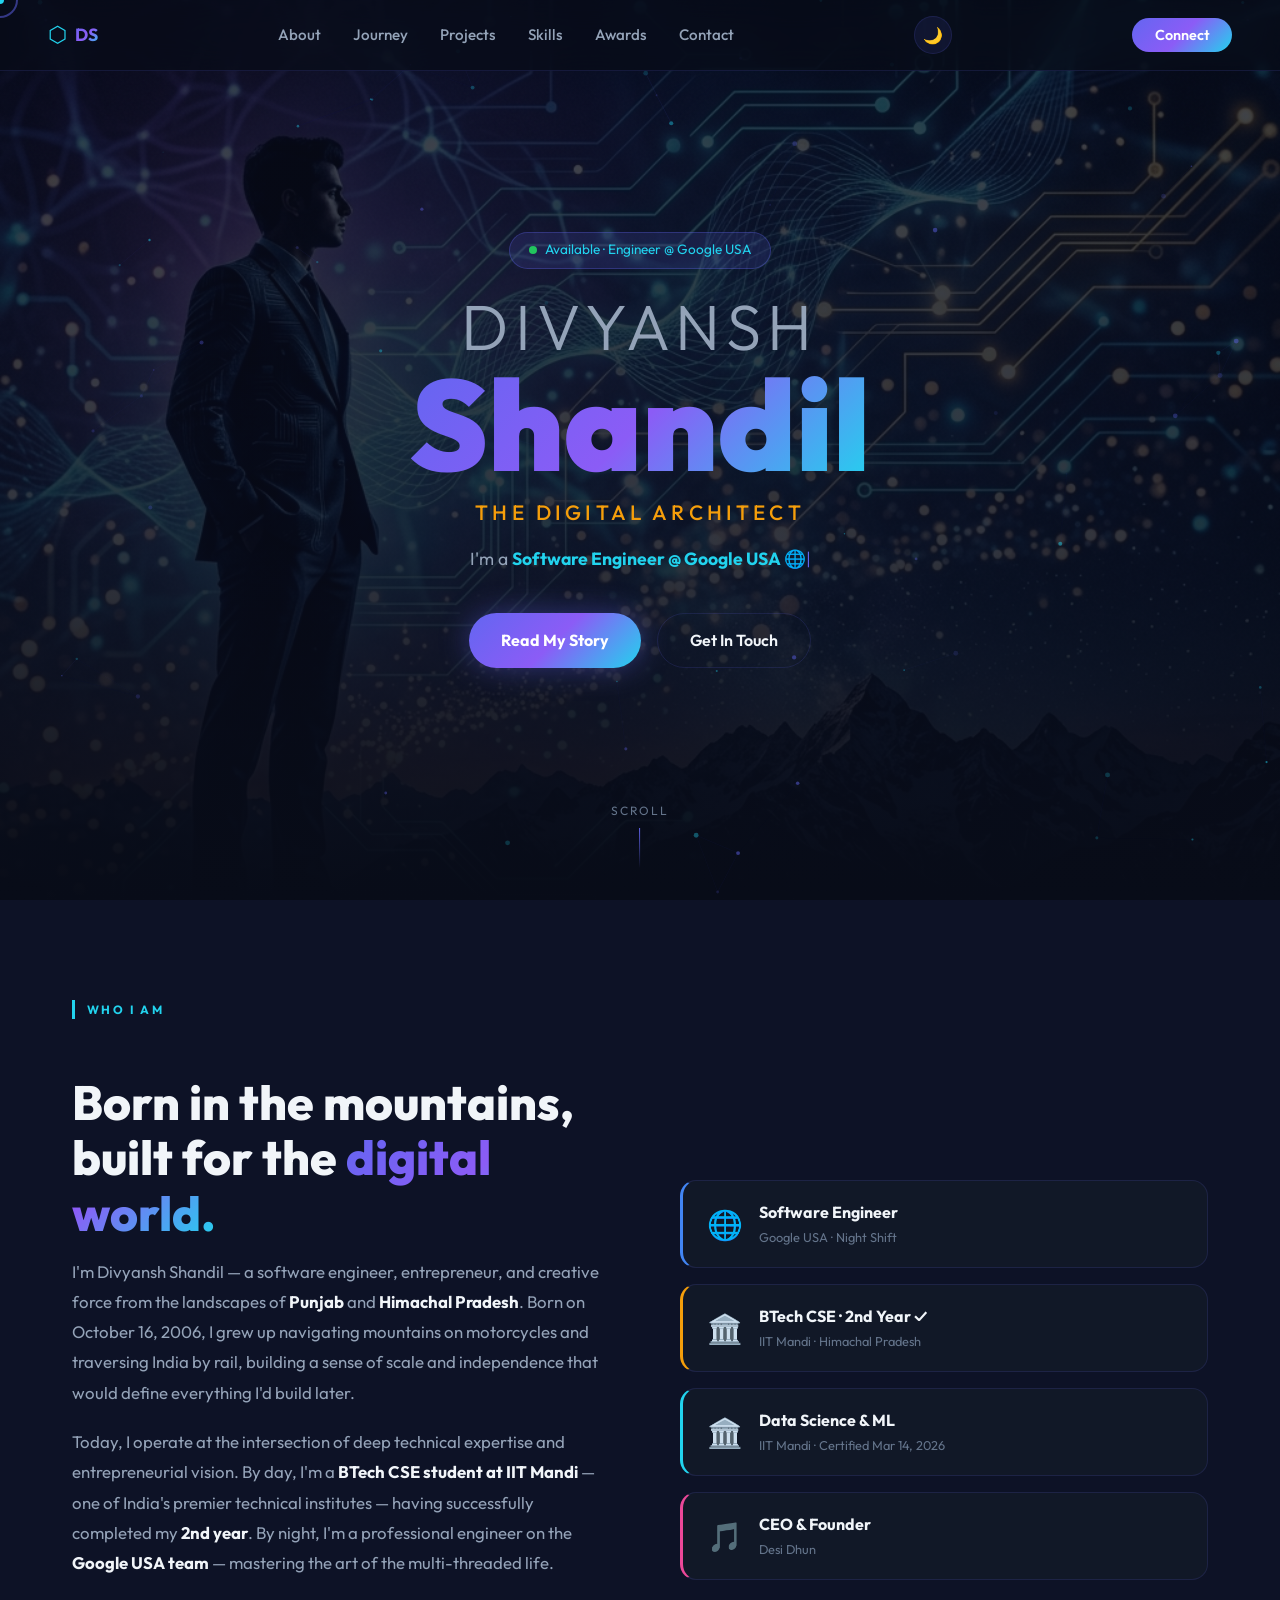
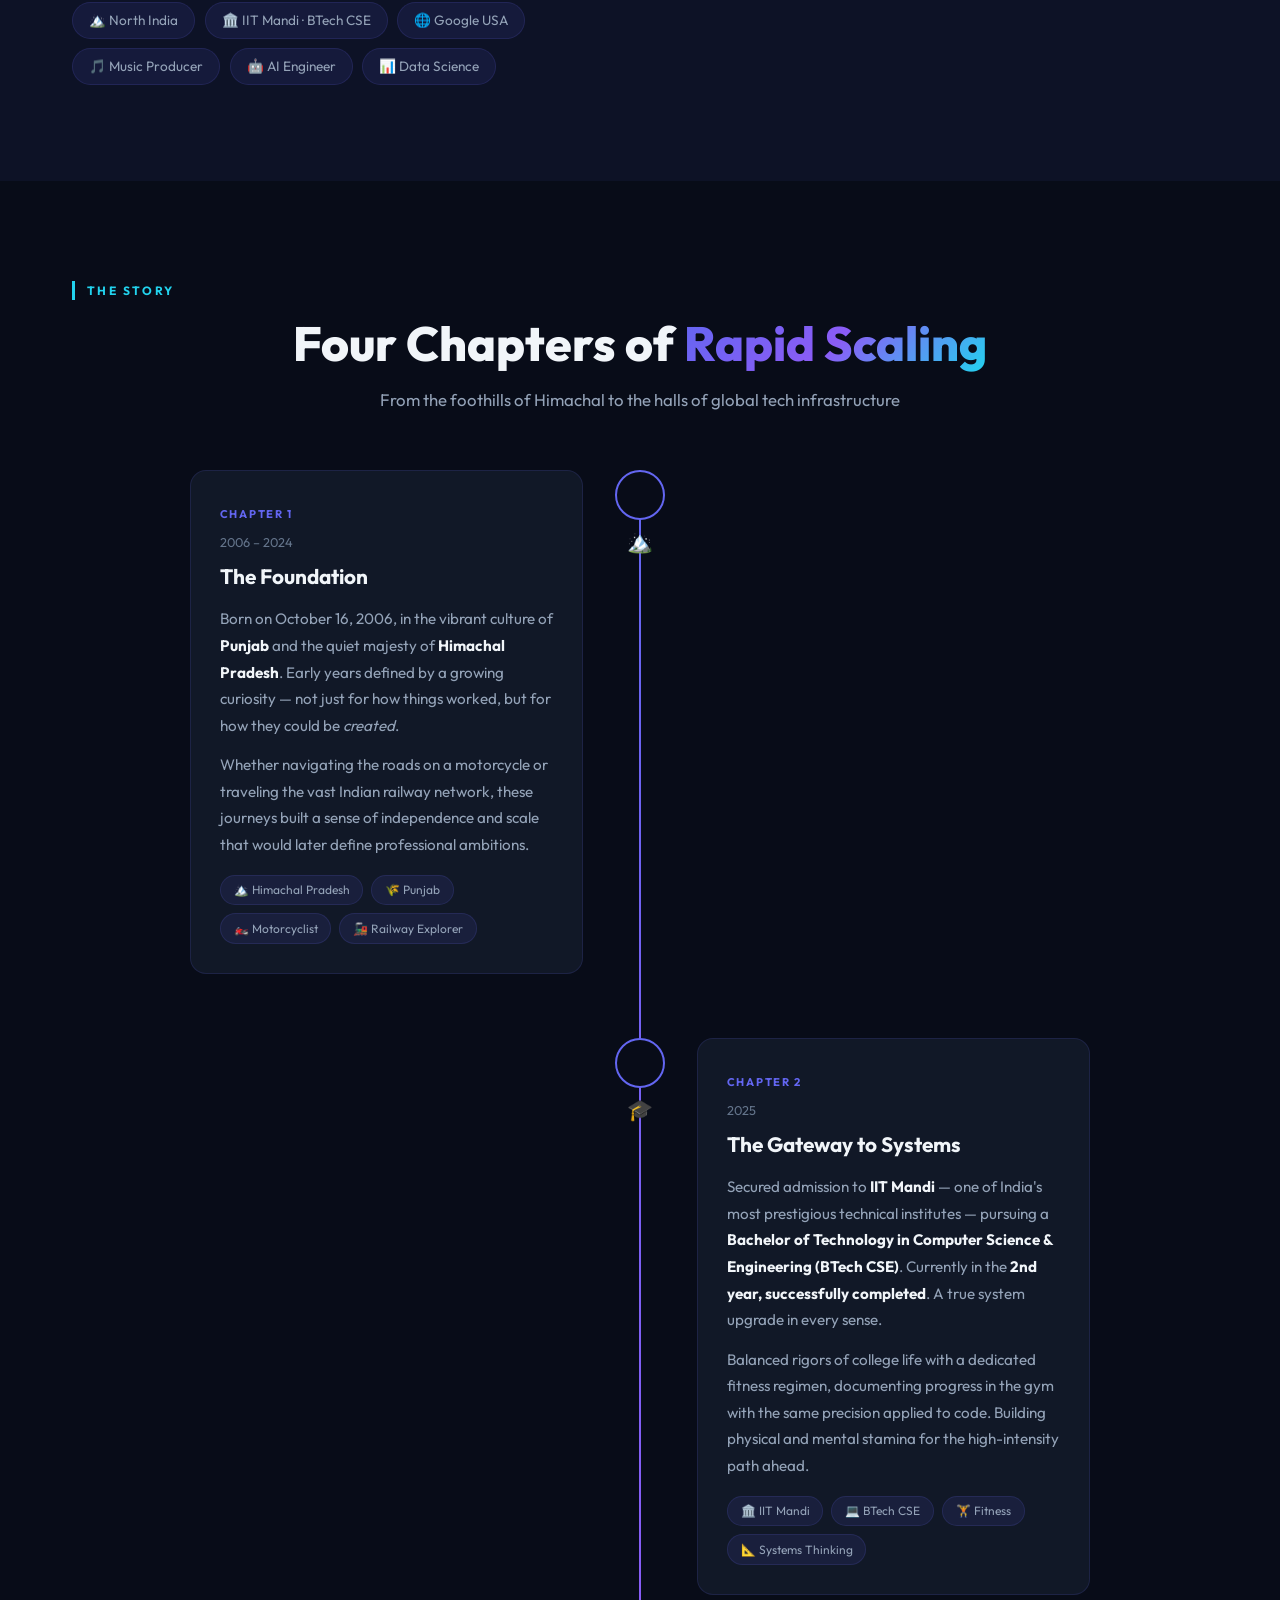
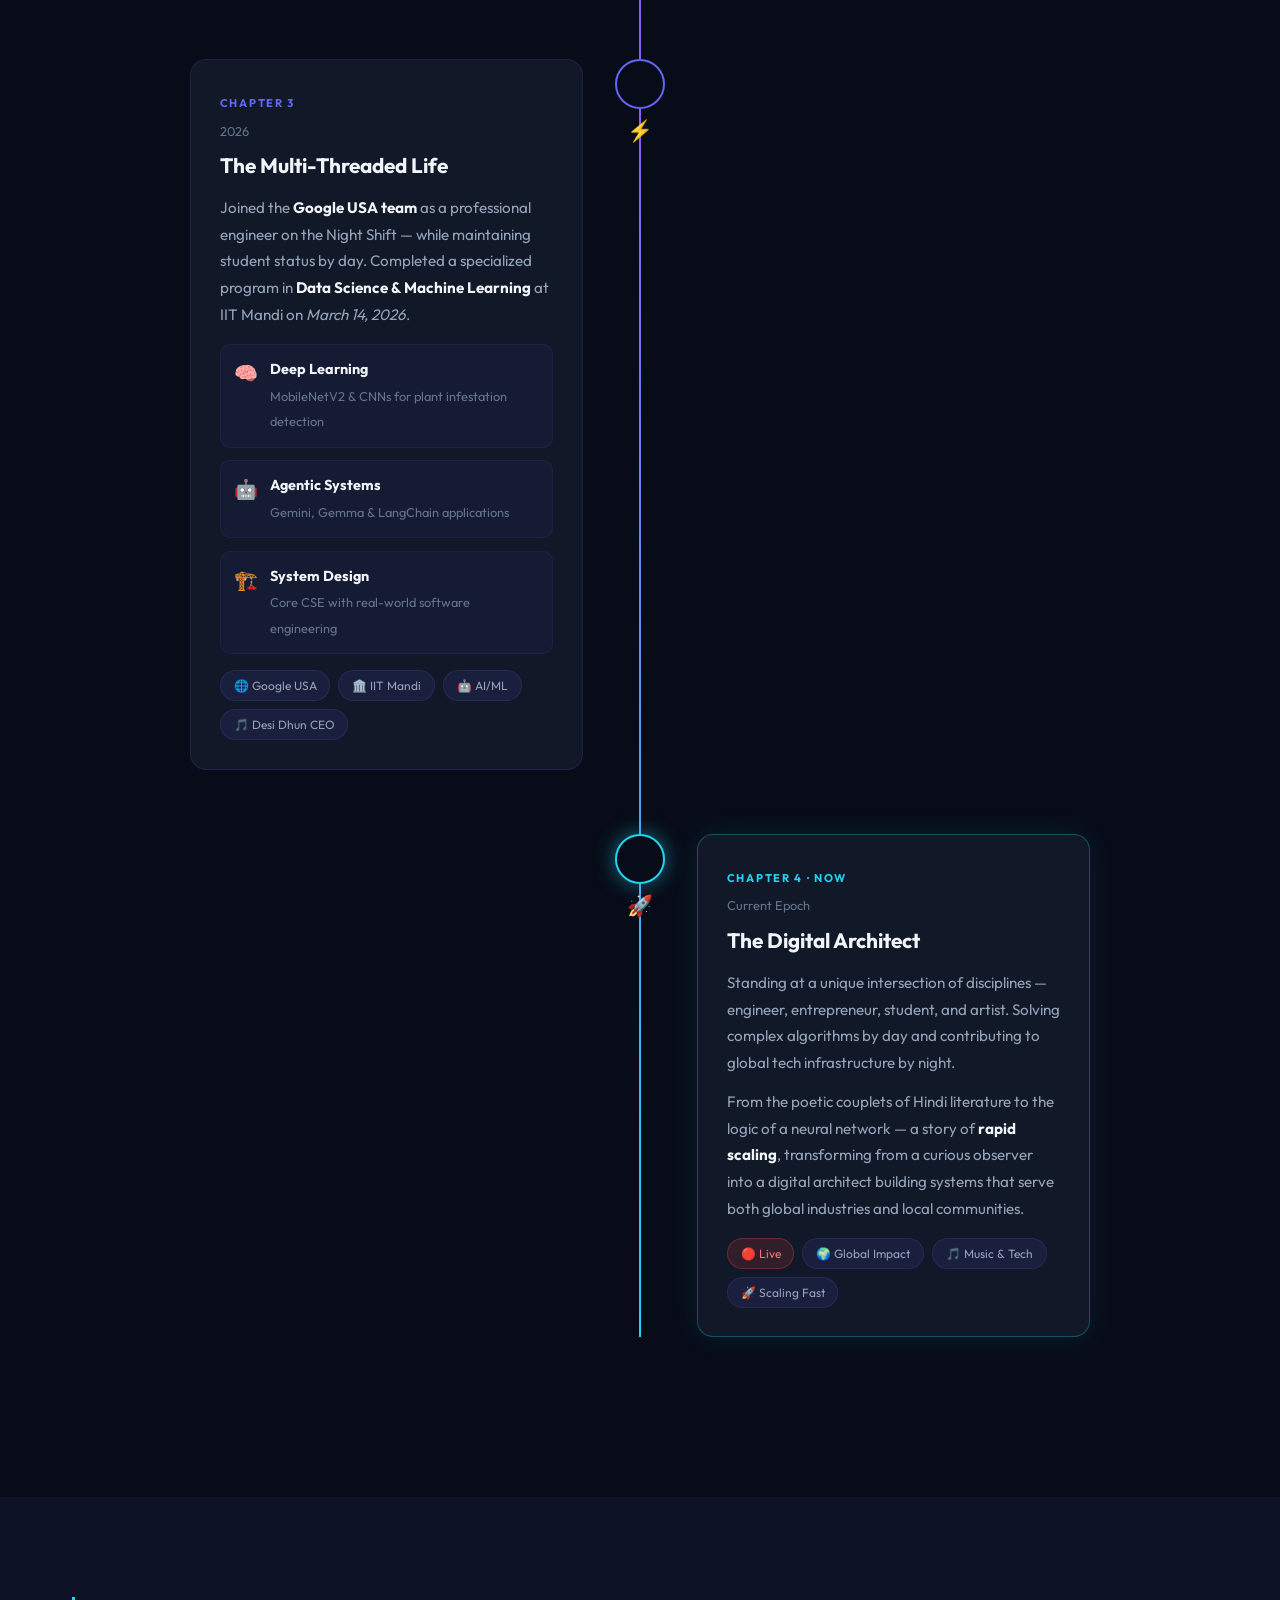
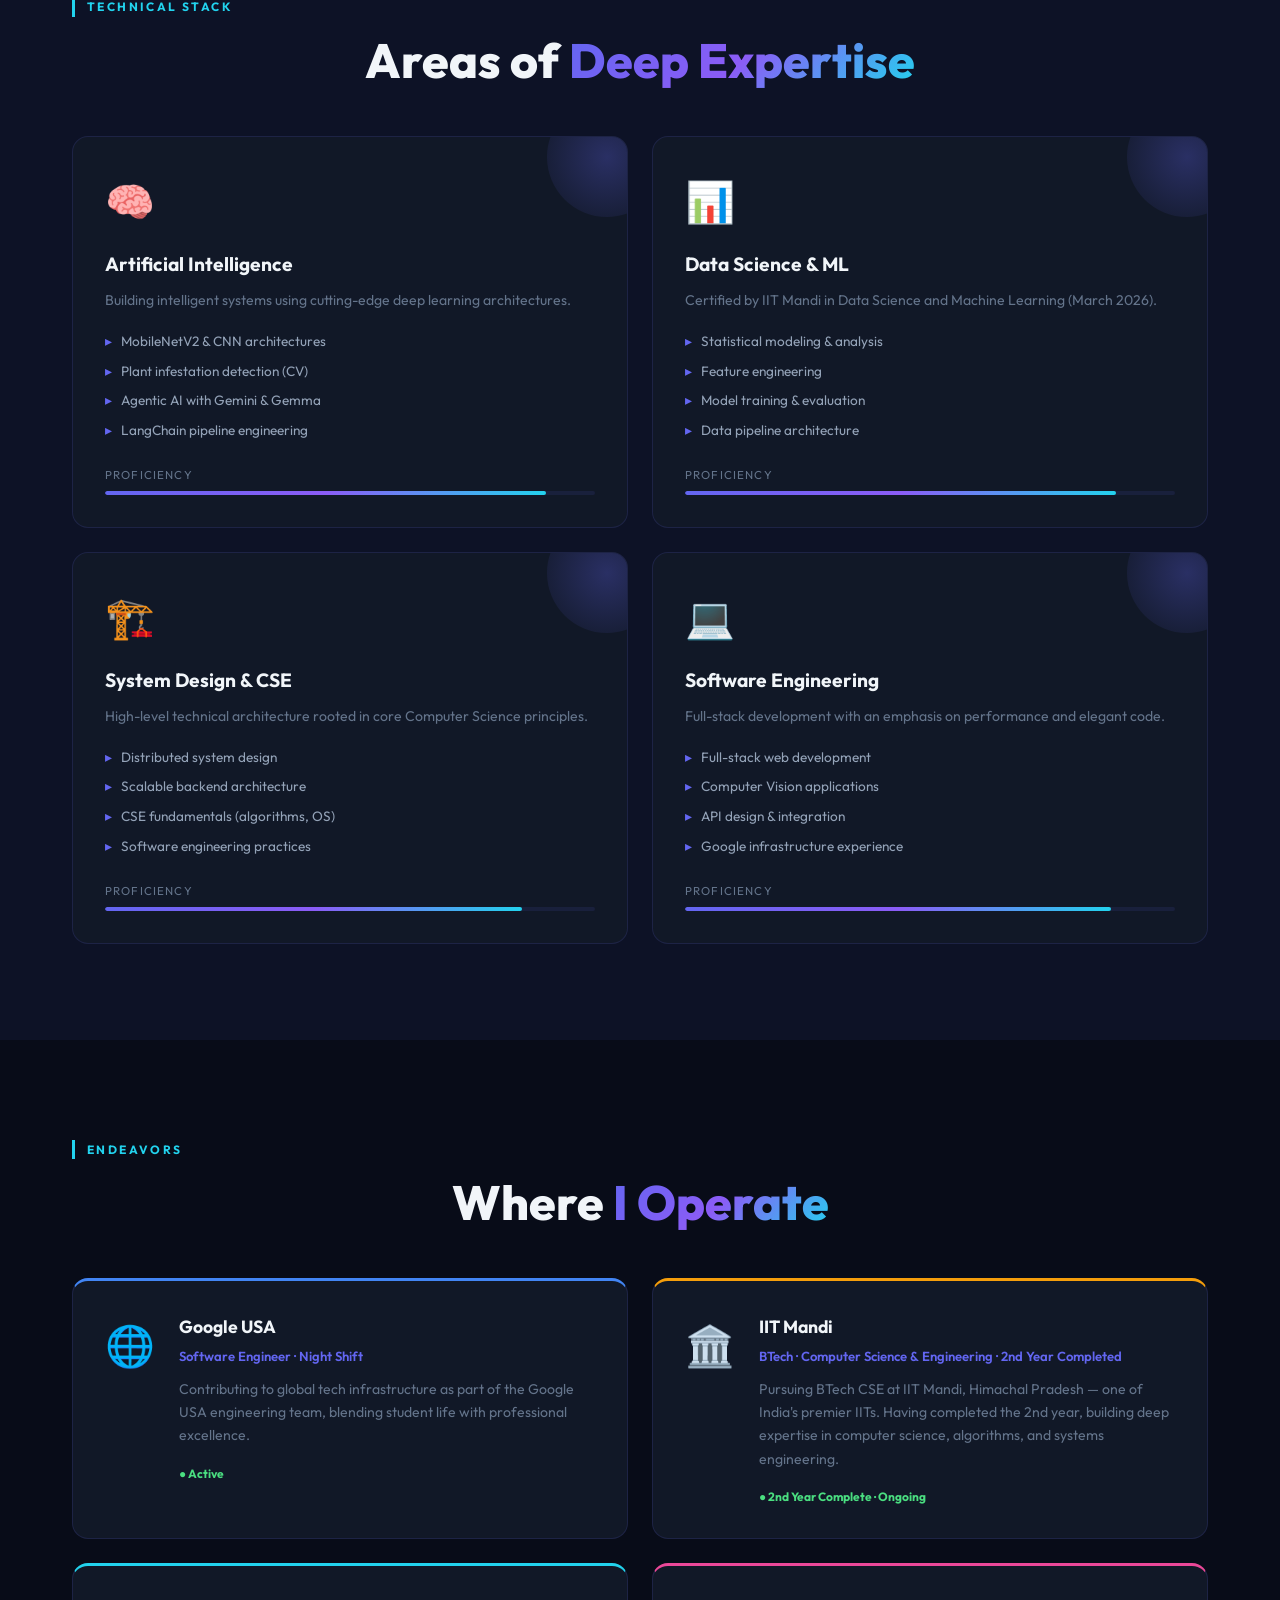
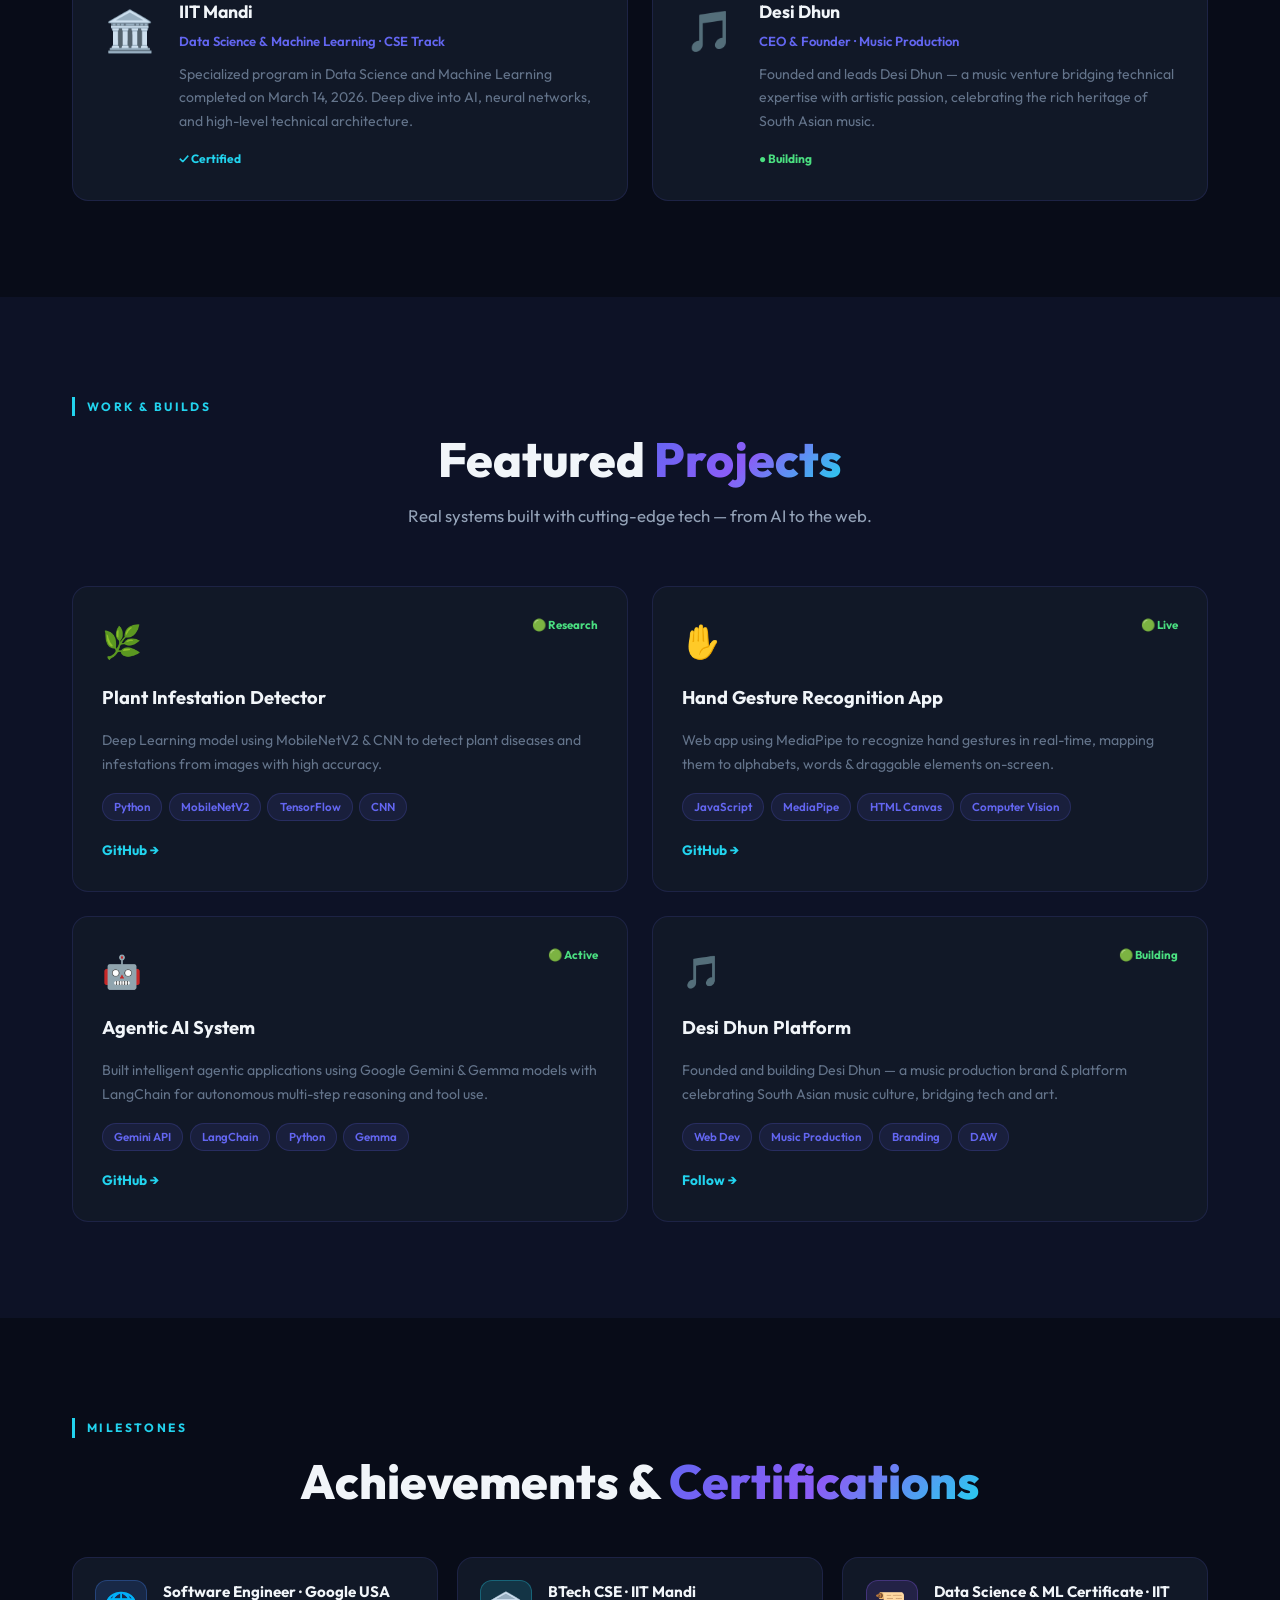
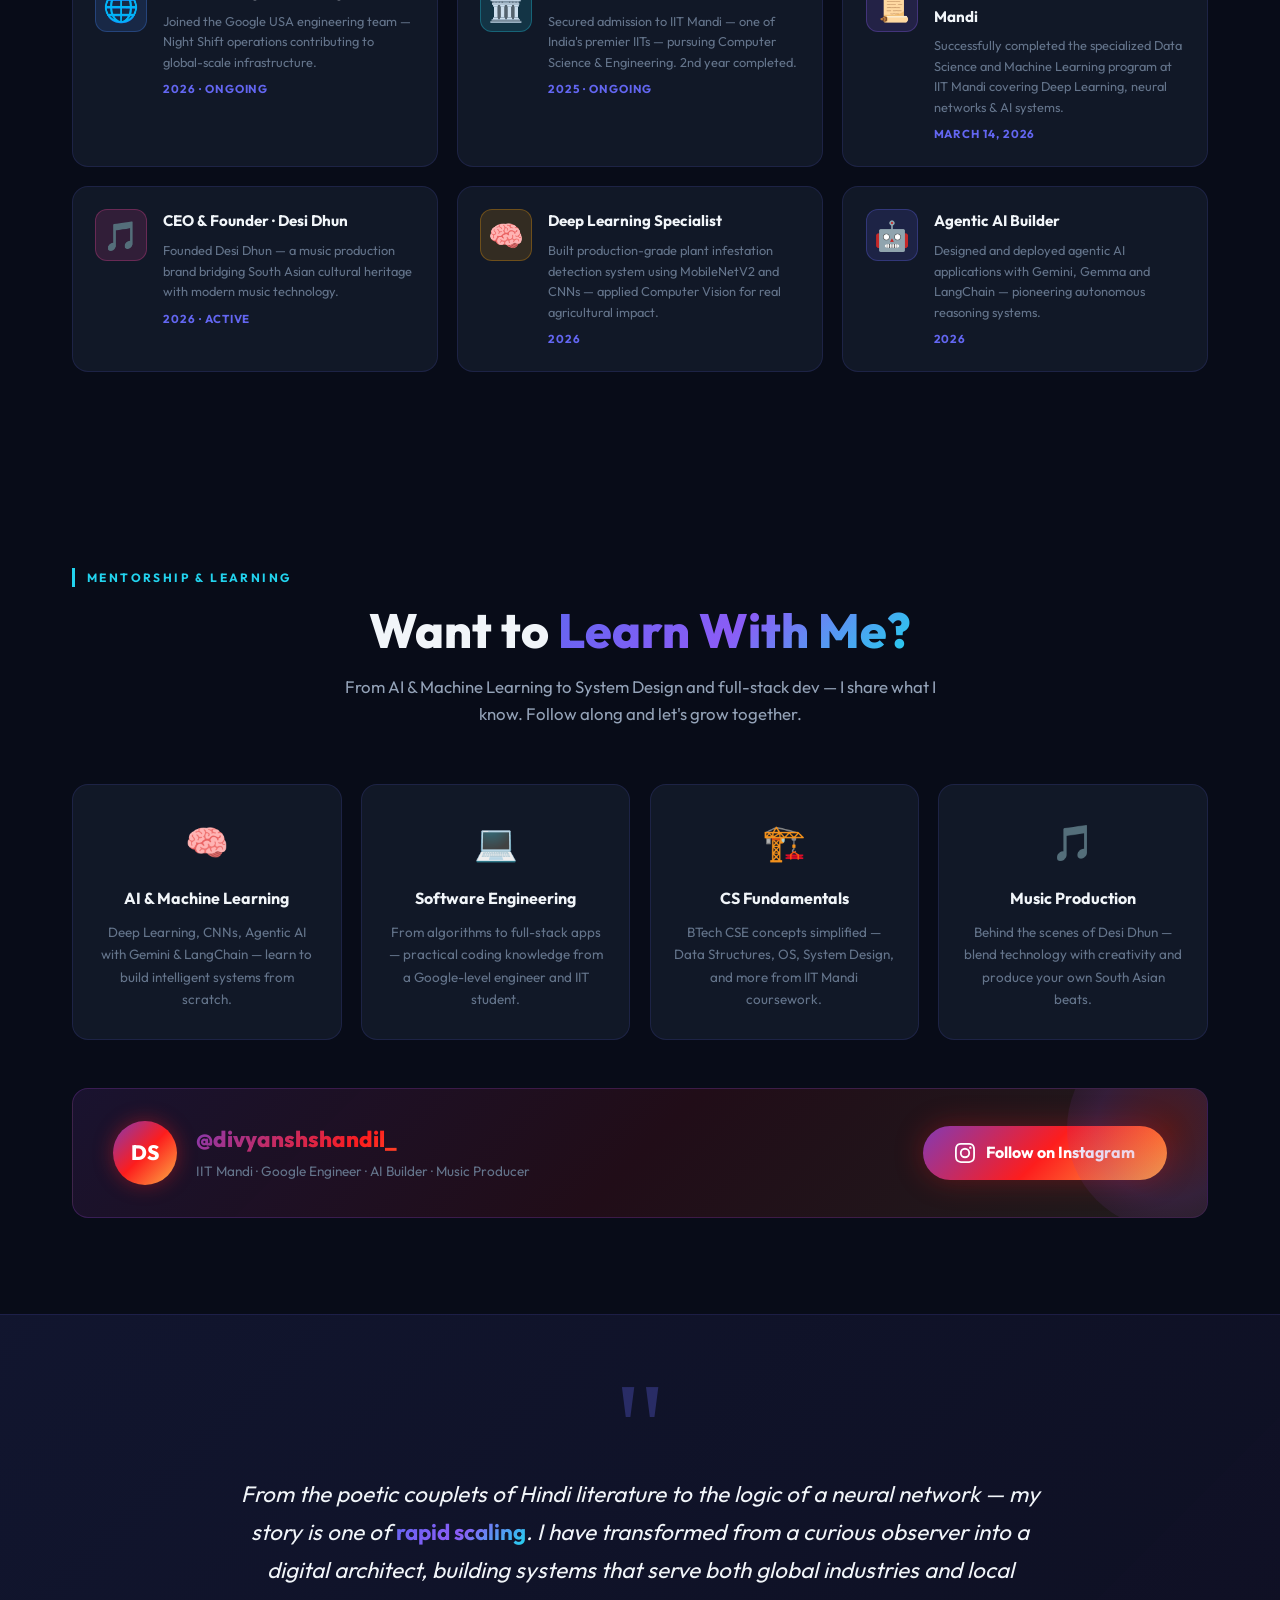
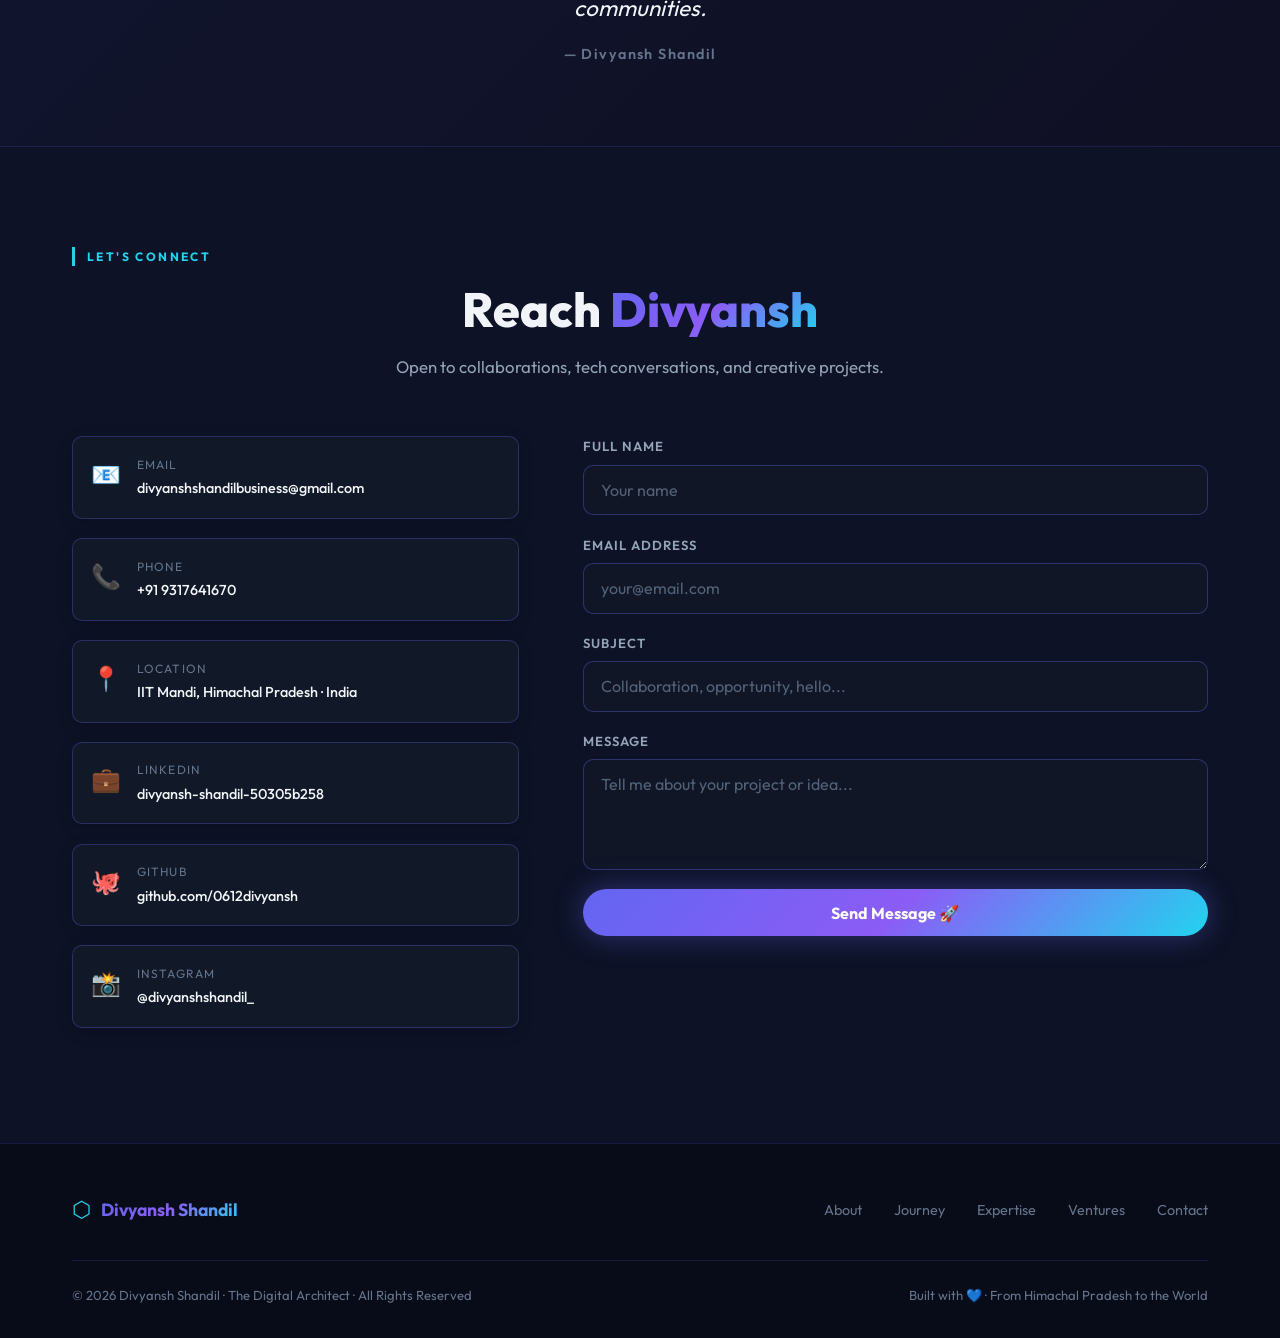
==== commit cfffc210: "fix(mobile): resolve horizontal overflow, remove awkward hero stats, and refine mobile layout & inpu" ====
--- a/index.html
+++ b/index.html
@@ -75,27 +75,6 @@
       <p class="hero-subtitle">
         I'm a <span id="typing-text" class="typing-text"></span><span class="typing-cursor">|</span>
       </p>
-      <div class="hero-stats">
-        <div class="stat-item">
-          <span class="stat-number" data-target="19">0</span>
-          <span class="stat-label">Years Old</span>
-        </div>
-        <div class="stat-divider"></div>
-        <div class="stat-item">
-          <span class="stat-number" data-target="2">0</span>
-          <span class="stat-label">Universities</span>
-        </div>
-        <div class="stat-divider"></div>
-        <div class="stat-item">
-          <span class="stat-number" data-target="1">0</span>
-          <span class="stat-label">Company Founded</span>
-        </div>
-        <div class="stat-divider"></div>
-        <div class="stat-item">
-          <span class="stat-number" data-target="3">0</span>
-          <span class="stat-label">AI Specializations</span>
-        </div>
-      </div>
       <div class="hero-cta-group">
         <a href="#journey" class="btn-primary" id="hero-journey-btn">Read My Story</a>
         <a href="#contact" class="btn-ghost" id="hero-contact-btn">Get In Touch</a>
--- a/style.css
+++ b/style.css
@@ -27,13 +27,19 @@
   --shadow: 0 20px 60px rgba(0,0,0,0.5);
 }
 
-html { scroll-behavior: smooth; }
+html {
+  scroll-behavior: smooth;
+  overflow-x: hidden;
+  max-width: 100%;
+}
 
 body {
   font-family: var(--font-main);
   background: var(--c-bg);
   color: var(--c-text);
   overflow-x: hidden;
+  max-width: 100%;
+  width: 100%;
   line-height: 1.6;
 }
 
@@ -207,11 +213,18 @@
 
 .timeline-item {
   display: grid; grid-template-columns: 1fr auto 1fr; gap: 2rem;
-  align-items: start; margin-bottom: 4rem; opacity: 0;
-  transition: opacity 0.6s ease, transform 0.6s ease;
+  align-items: start; margin-bottom: 4rem;
+  transition: opacity 0.6s cubic-bezier(0.16, 1, 0.3, 1), transform 0.6s cubic-bezier(0.16, 1, 0.3, 1);
+  opacity: 1; transform: translateY(0);
+}
+.js-loaded .timeline-item:not(.visible) {
+  opacity: 0;
   transform: translateY(30px);
 }
-.timeline-item.visible { opacity: 1; transform: translateY(0); }
+.timeline-item.visible {
+  opacity: 1 !important;
+  transform: translateY(0) !important;
+}
 .timeline-item .timeline-card { grid-column: 1; }
 .timeline-item .timeline-marker { grid-column: 2; }
 .timeline-item:not(.right) .timeline-card { grid-column: 1; grid-row: 1; }
@@ -331,27 +344,33 @@
 .contact-grid { display: grid; grid-template-columns: 1fr 1.4fr; gap: 4rem; margin-top: 3rem; }
 .contact-item {
   display: flex; align-items: flex-start; gap: 1rem;
-  margin-bottom: 1.5rem; padding: 1.2rem;
-  background: var(--c-surface); border: 1px solid var(--c-border);
-  border-radius: var(--radius-sm); transition: border-color 0.2s;
-}
-.contact-item:hover { border-color: var(--c-indigo); }
-.contact-icon { font-size: 1.5rem; }
+  margin-bottom: 1.2rem; padding: 1.1rem;
+  background: var(--c-surface); border: 1.5px solid rgba(99, 102, 241, 0.3);
+  border-radius: var(--radius-sm); transition: border-color 0.2s, box-shadow 0.2s;
+  box-shadow: 0 4px 15px rgba(0,0,0,0.2);
+  word-break: break-word;
+}
+.contact-item:hover { border-color: var(--c-cyan); box-shadow: 0 0 20px rgba(34, 211, 238, 0.2); }
+.contact-icon { font-size: 1.5rem; flex-shrink: 0; }
 .contact-label { font-size: 0.75rem; color: var(--c-dim); text-transform: uppercase; letter-spacing: 0.1em; margin-bottom: 0.2rem; }
 .contact-value { font-size: 0.9rem; color: var(--c-text); font-weight: 500; }
 
 .contact-form { display: flex; flex-direction: column; gap: 1.2rem; }
-.form-group { display: flex; flex-direction: column; gap: 0.4rem; }
+.form-group { display: flex; flex-direction: column; gap: 0.45rem; }
 .form-group label { font-size: 0.82rem; color: var(--c-muted); font-weight: 600; text-transform: uppercase; letter-spacing: 0.08em; }
 .form-group input, .form-group textarea {
-  background: var(--c-surface); border: 1px solid var(--c-border);
-  border-radius: var(--radius-sm); padding: 0.85rem 1rem;
-  color: var(--c-text); font-family: var(--font-main); font-size: 0.95rem;
-  transition: border-color 0.2s, box-shadow 0.2s; outline: none;
-  resize: vertical;
-}
-.form-group input::placeholder, .form-group textarea::placeholder { color: var(--c-dim); }
-.form-group input:focus, .form-group textarea:focus { border-color: var(--c-indigo); box-shadow: 0 0 0 3px rgba(99,102,241,0.15); }
+  background: rgba(17, 24, 39, 0.9); border: 1.5px solid rgba(99, 102, 241, 0.35);
+  border-radius: var(--radius-sm); padding: 0.9rem 1.1rem;
+  color: var(--c-text); font-family: var(--font-main); font-size: 1rem;
+  transition: border-color 0.2s, box-shadow 0.2s, background 0.2s; outline: none;
+  resize: vertical; width: 100%;
+}
+.form-group input::placeholder, .form-group textarea::placeholder { color: var(--c-dim); opacity: 0.8; }
+.form-group input:focus, .form-group textarea:focus {
+  border-color: var(--c-cyan);
+  background: rgba(17, 24, 39, 1);
+  box-shadow: 0 0 0 3px rgba(34, 211, 238, 0.25);
+}
 .btn-primary.full-width { width: 100%; justify-content: center; border: none; cursor: pointer; font-family: var(--font-main); }
 .form-success { color: #4ade80; font-size: 0.9rem; text-align: center; padding: 1rem; background: rgba(74,222,128,0.1); border-radius: var(--radius-sm); border: 1px solid rgba(74,222,128,0.2); }
 
@@ -554,25 +573,79 @@
 @media (max-width: 900px) {
   .nav-links, .nav-cta { display: none; }
   .hamburger { display: flex; }
-  .navbar { padding: 1rem 1.5rem; }
+  .navbar { padding: 0.9rem 1.5rem; }
+  .container { padding: 0 1.5rem; }
   .about-grid { grid-template-columns: 1fr; gap: 3rem; }
   .timeline::before { left: 24px; }
   .timeline-item { grid-template-columns: auto 1fr; grid-template-rows: auto; }
   .timeline-item .timeline-card { grid-column: 2; }
   .timeline-item.right .timeline-card { grid-column: 2; }
   .timeline-item .timeline-marker, .timeline-item.right .timeline-marker { grid-column: 1; }
+  .projects-grid { grid-template-columns: 1fr; gap: 1.5rem; }
+  .ach-grid { grid-template-columns: repeat(2, 1fr); gap: 1.2rem; }
   .expertise-grid, .ventures-grid { grid-template-columns: 1fr; }
   .learn-grid { grid-template-columns: repeat(2, 1fr); }
   .insta-cta { flex-direction: column; text-align: center; }
   .insta-left { flex-direction: column; }
-  .contact-grid { grid-template-columns: 1fr; }
+  .contact-grid { grid-template-columns: 1fr; gap: 3rem; }
   .footer-top { flex-direction: column; text-align: center; }
   .footer-bottom { flex-direction: column; text-align: center; }
 }
+
 @media (max-width: 600px) {
-  section { padding: 4rem 0; }
-  .hero-stats { gap: 1rem; }
-  .stat-divider { display: none; }
-  .ventures-grid { grid-template-columns: 1fr; }
-  .venture-card { flex-direction: column; }
-}
+  section { padding: 3.5rem 0; overflow-x: hidden; }
+  .container { padding: 0 1.2rem; width: 100%; max-width: 100%; }
+  .navbar { padding: 0.8rem 1.2rem; }
+  .brand-text { font-size: 1rem; }
+  .hero-content { padding: 0 0.5rem; }
+  .title-small { font-size: 1.8rem; }
+  .title-large { font-size: 3.2rem; }
+  .hero-tagline { font-size: 0.9rem; letter-spacing: 0.15em; }
+  .hero-subtitle { font-size: 0.95rem; margin-bottom: 2rem; }
+  .hero-cta-group { flex-direction: column; width: 100%; max-width: 320px; margin: 0 auto; gap: 0.8rem; }
+  .btn-primary, .btn-ghost { width: 100%; justify-content: center; text-align: center; }
+
+  /* Timeline mobile fixes */
+  .timeline { margin-top: 2rem; }
+  .timeline::before { left: 18px; }
+  .timeline-item { gap: 0.8rem; margin-bottom: 2.5rem; }
+  .marker-ring { width: 36px; height: 36px; }
+  .marker-dot { font-size: 1rem; }
+  .timeline-card { padding: 1.2rem 1rem; }
+  .chapter-title { font-size: 1.15rem; }
+
+  /* Projects & Achievements 1-column on mobile */
+  .projects-grid { grid-template-columns: 1fr; gap: 1.2rem; }
+  .project-card { padding: 1.3rem; }
+  .ach-grid { grid-template-columns: 1fr; gap: 1rem; }
+  .ach-card { padding: 1.2rem; }
+
+  /* Skills & Ventures */
+  .expertise-grid { grid-template-columns: 1fr; gap: 1.2rem; }
+  .expertise-card { padding: 1.3rem; }
+  .ventures-grid { grid-template-columns: 1fr; gap: 1.2rem; }
+  .venture-card { flex-direction: column; padding: 1.3rem; }
+  .venture-stats { flex-direction: column; gap: 0.8rem; }
+  .venture-stat { border-right: none; border-bottom: 1px solid var(--c-border); padding-bottom: 0.8rem; }
+  .venture-stat:last-child { border-bottom: none; }
+  .learn-grid { grid-template-columns: 1fr; gap: 1rem; }
+
+  /* Contact section & form on mobile */
+  .contact-grid { gap: 2rem; }
+  .contact-item { padding: 1rem 0.9rem; gap: 0.8rem; }
+  .contact-value { font-size: 0.82rem; word-break: break-all; }
+  .form-group input, .form-group textarea {
+    padding: 0.85rem 0.95rem;
+    font-size: 16px; /* Prevents auto-zoom on iOS */
+  }
+
+  /* Quotes & Instagram */
+  .quote-mark { font-size: 4rem; }
+  .insta-cta { padding: 1.5rem 1.2rem; gap: 1.5rem; }
+  .insta-btn { width: 100%; justify-content: center; }
+
+  /* Scroll progress subtle on mobile */
+  .scroll-progress { height: 2px; }
+  .back-to-top { bottom: 1.2rem; right: 1.2rem; width: 42px; height: 42px; }
+}
+
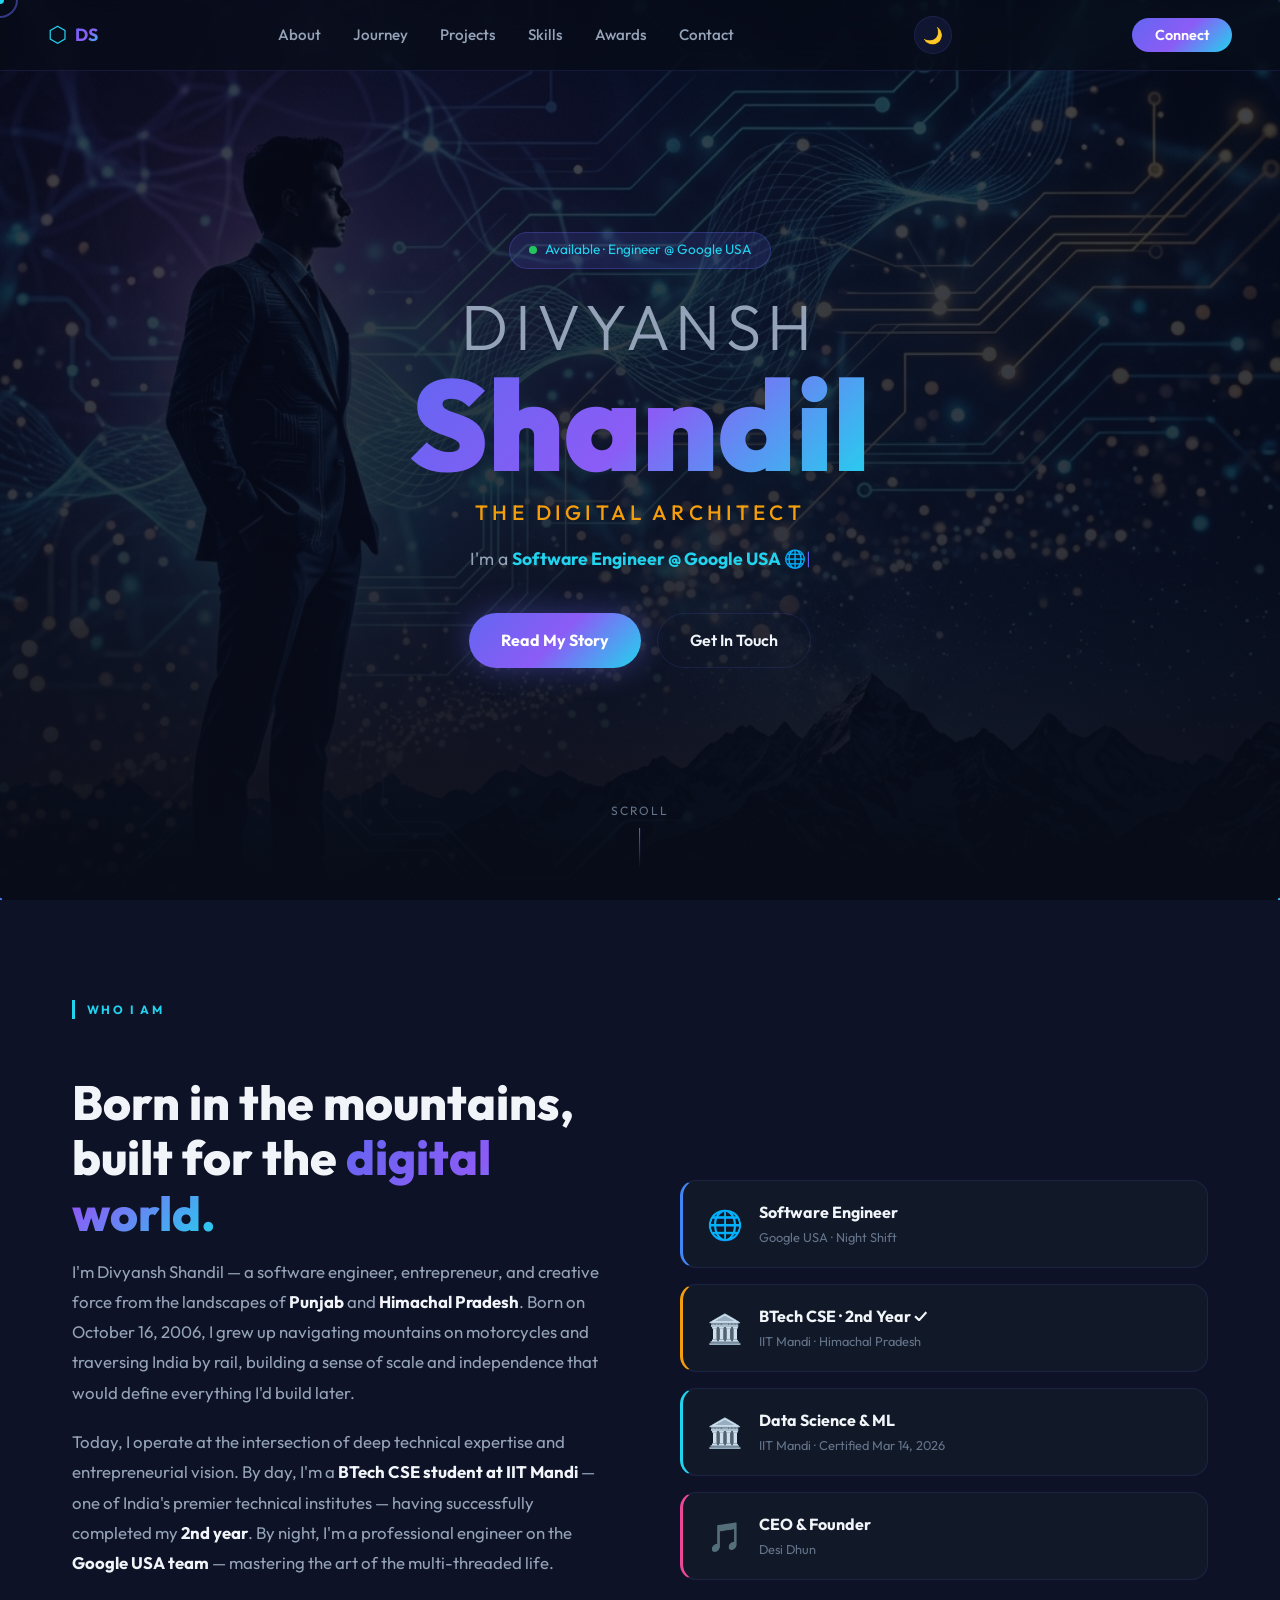
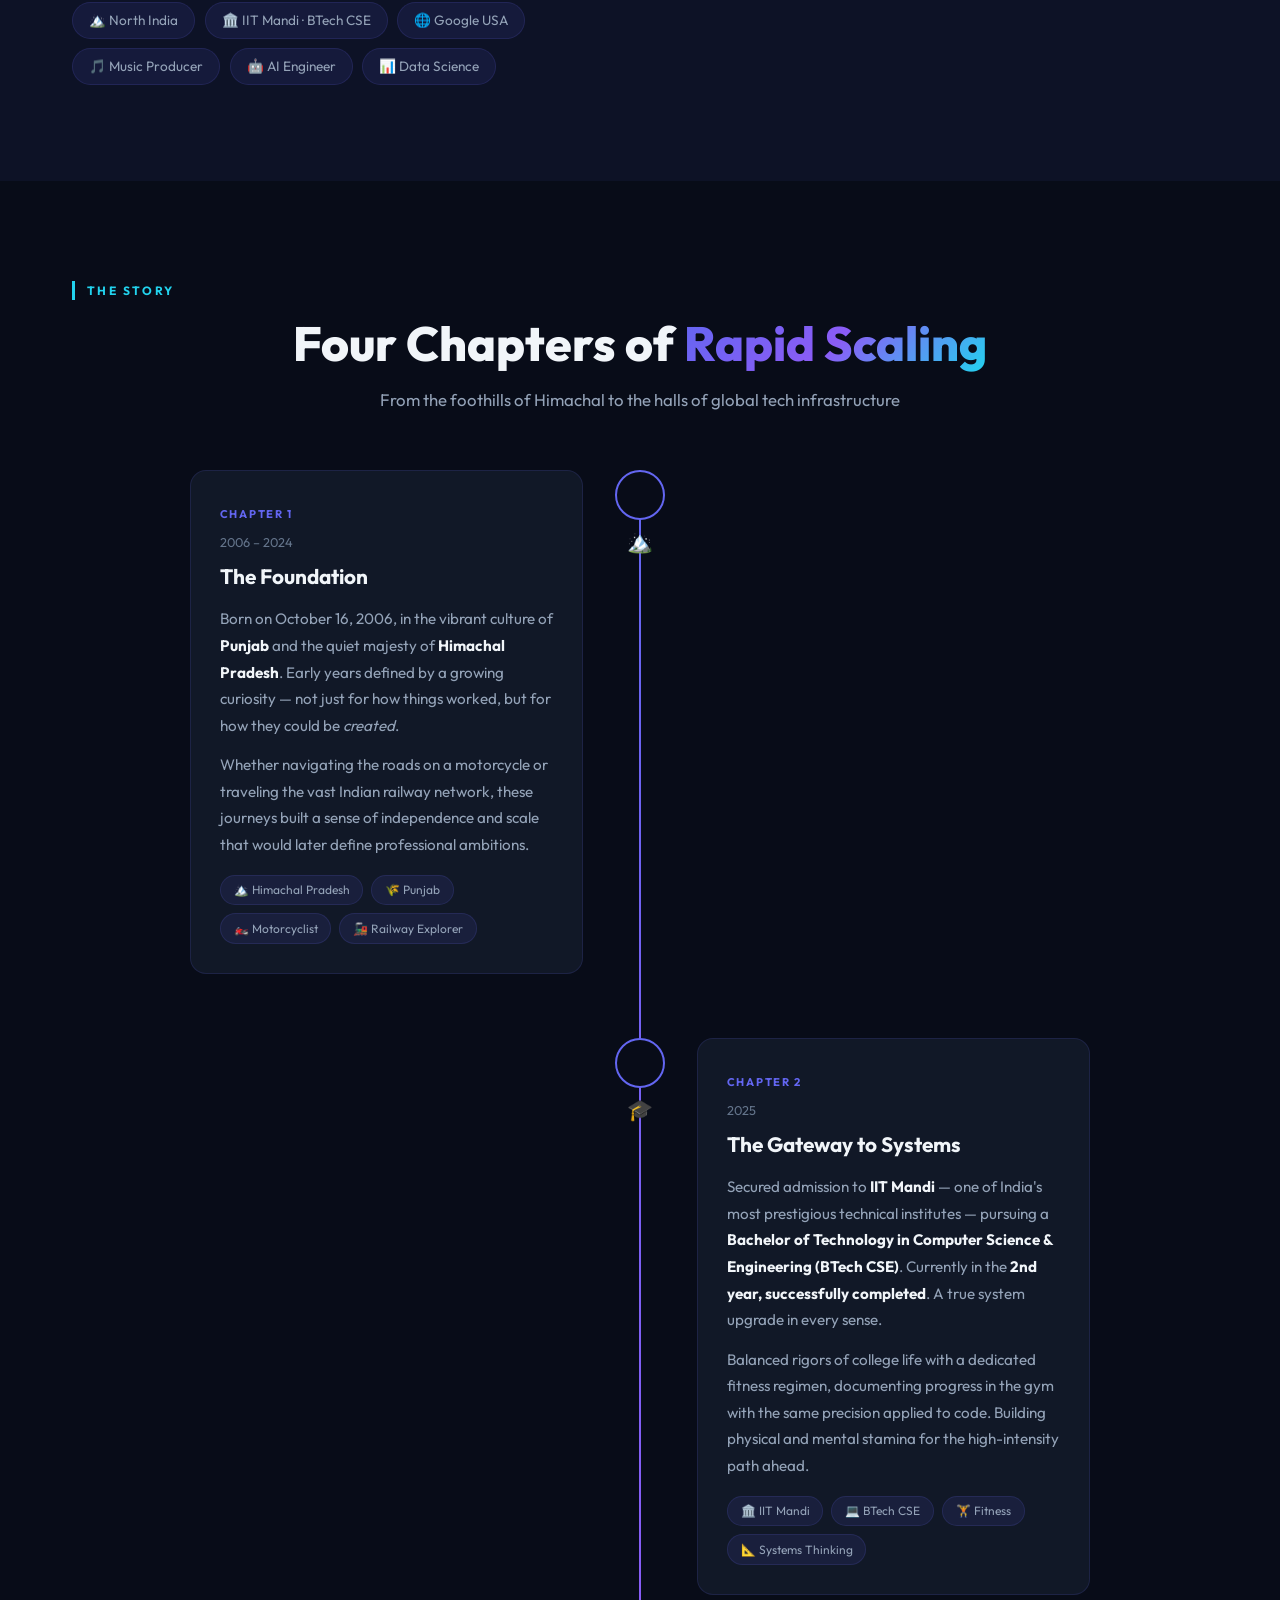
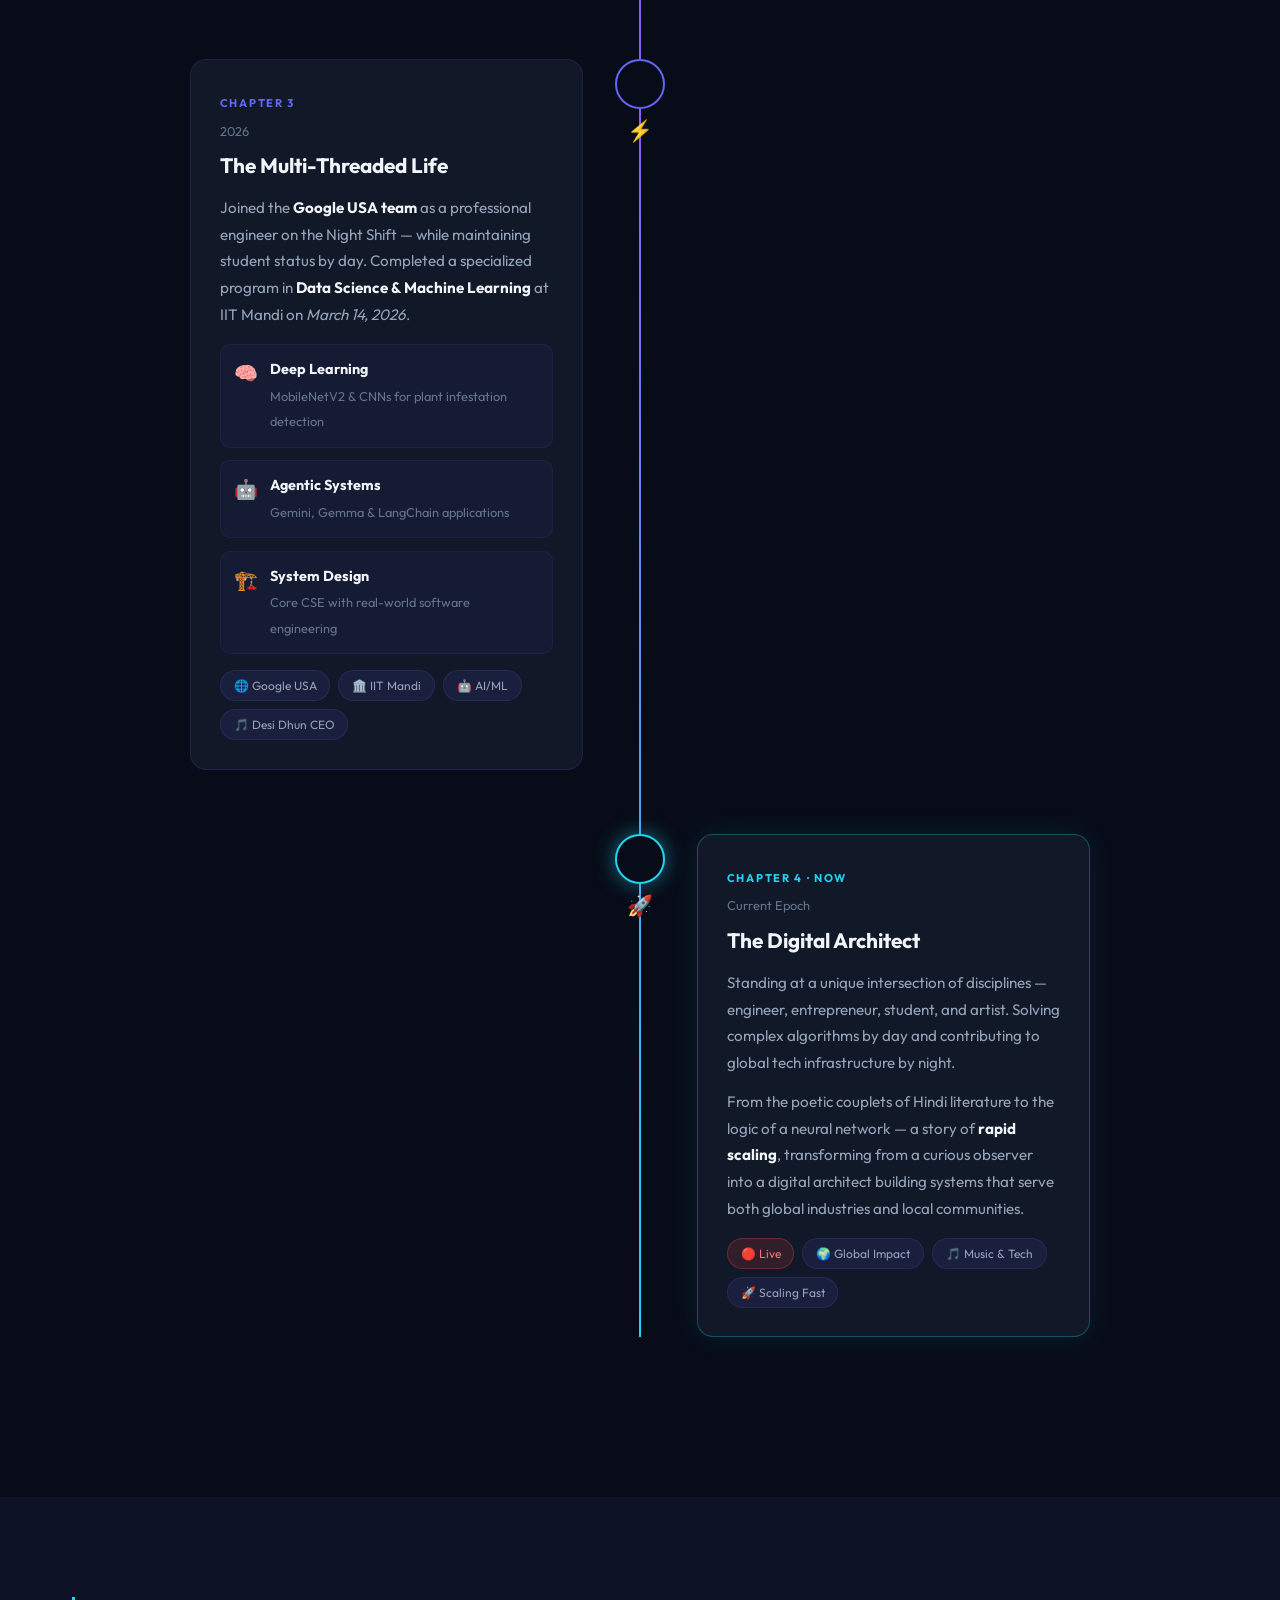
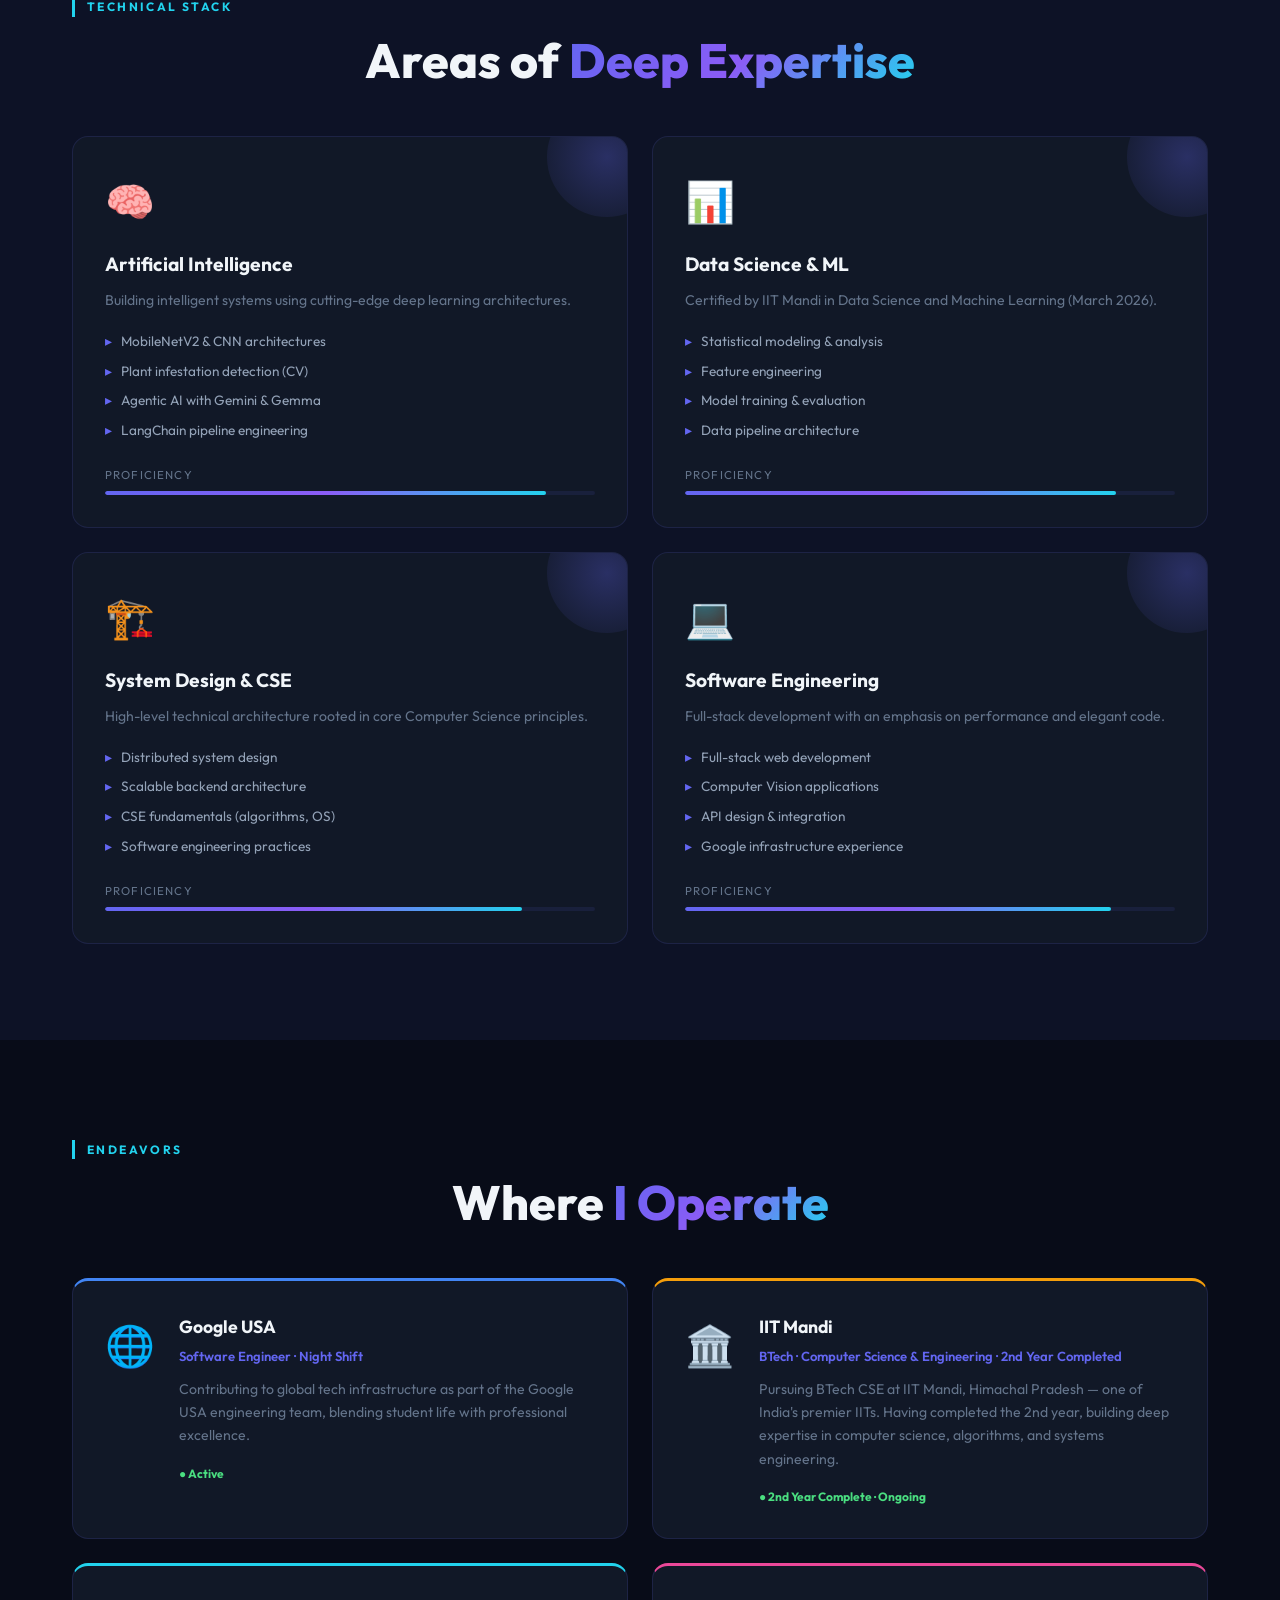
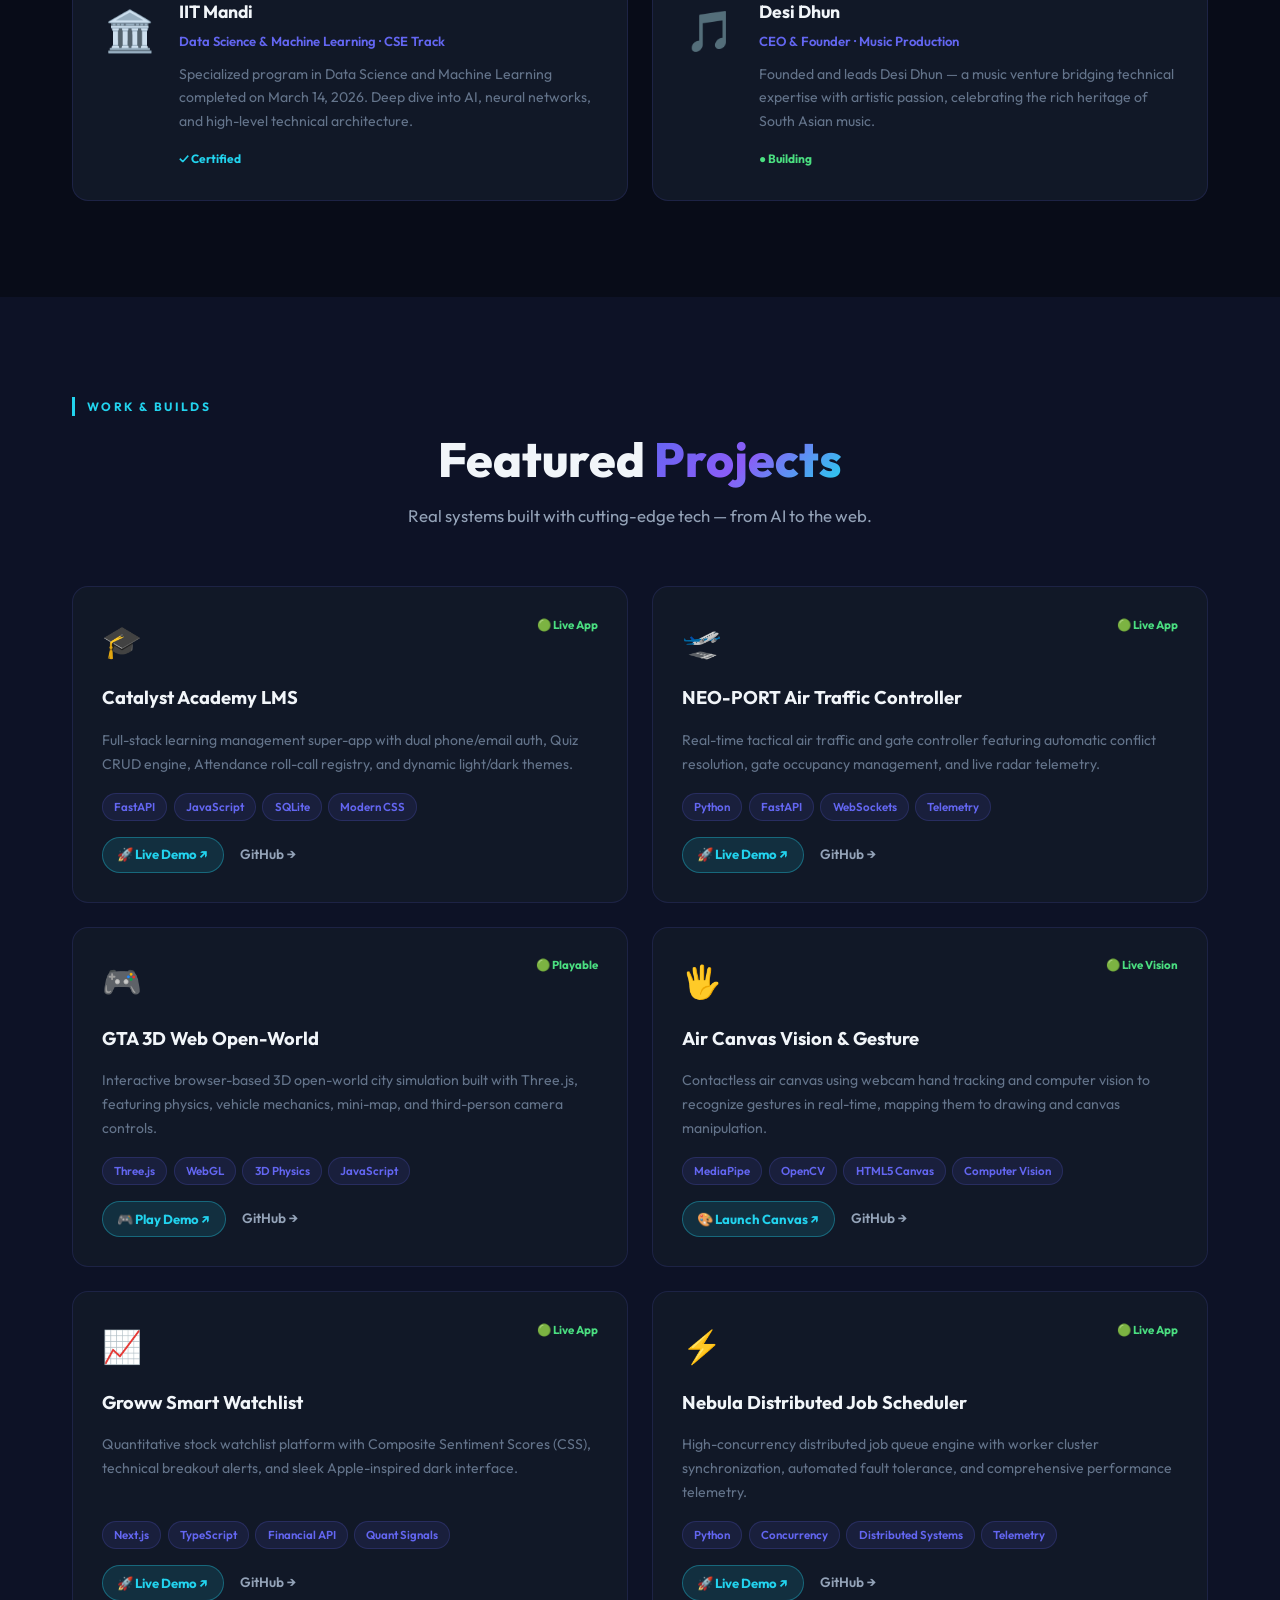
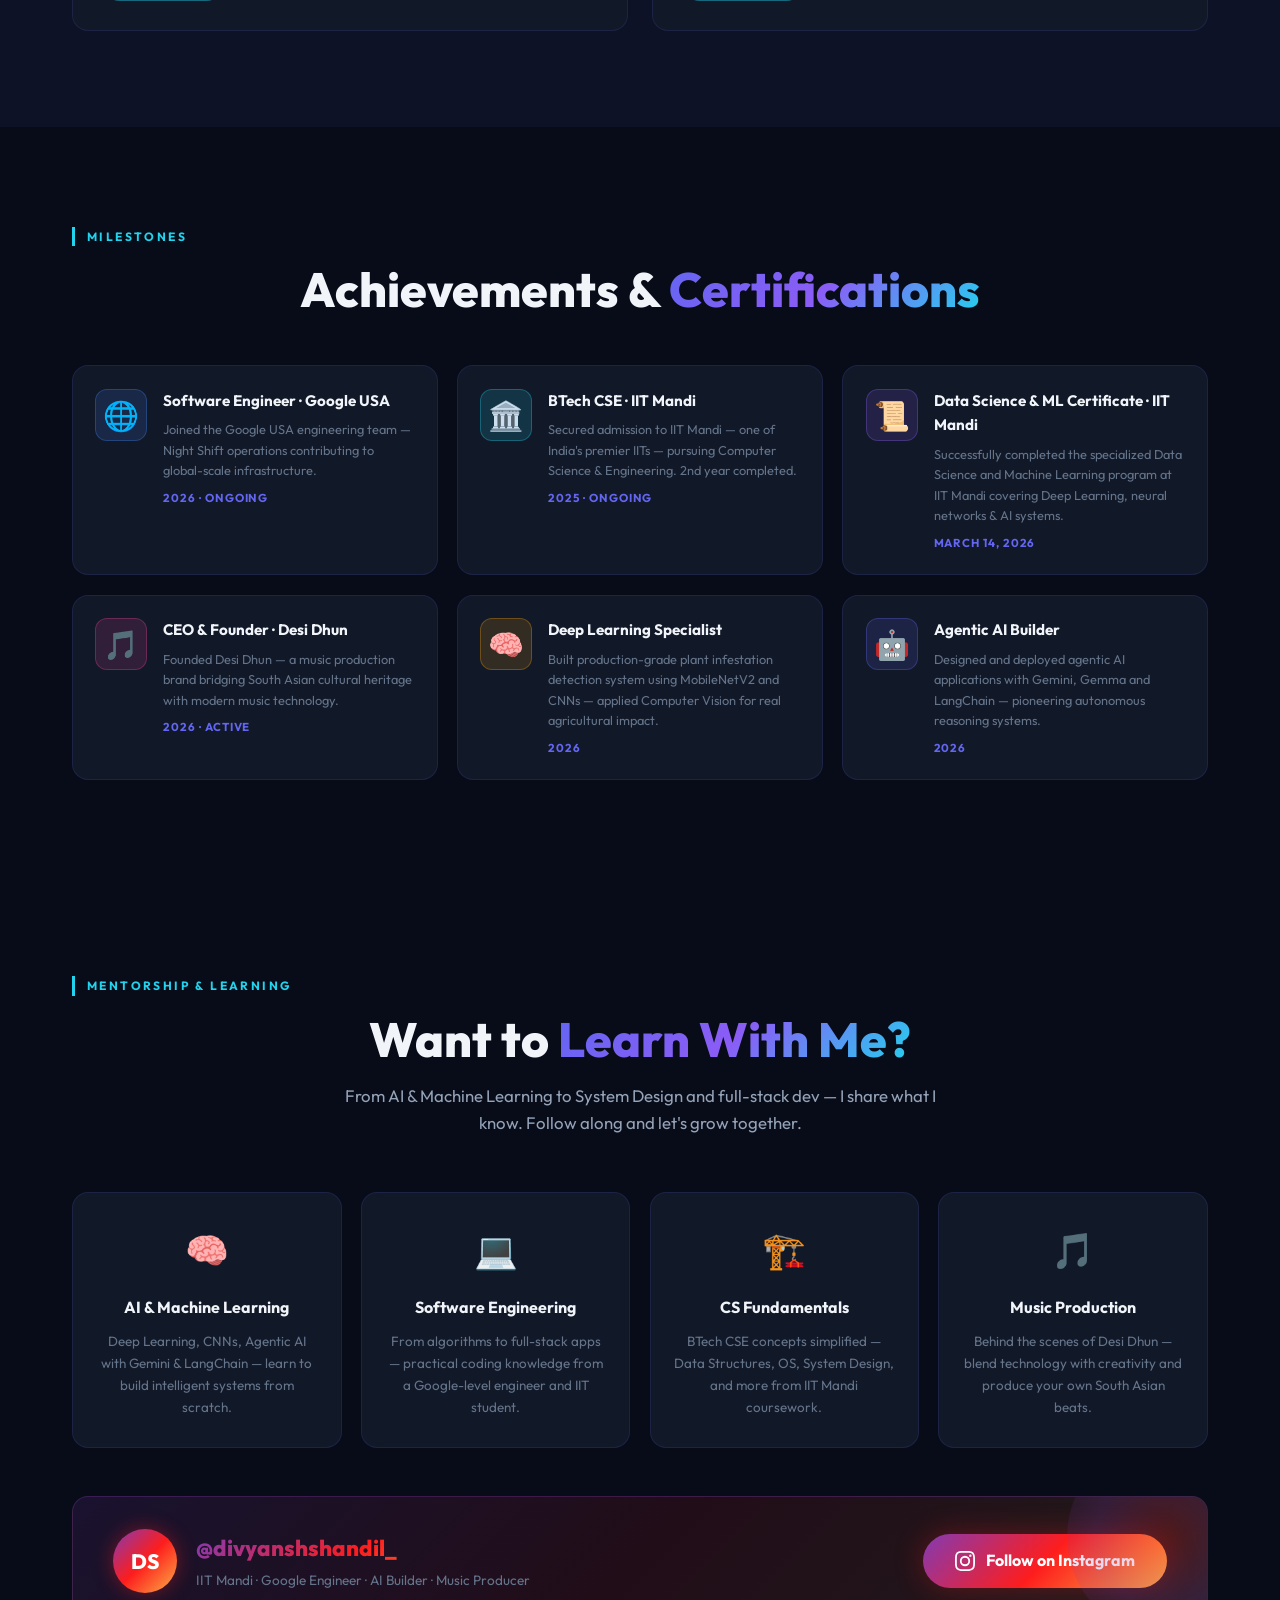
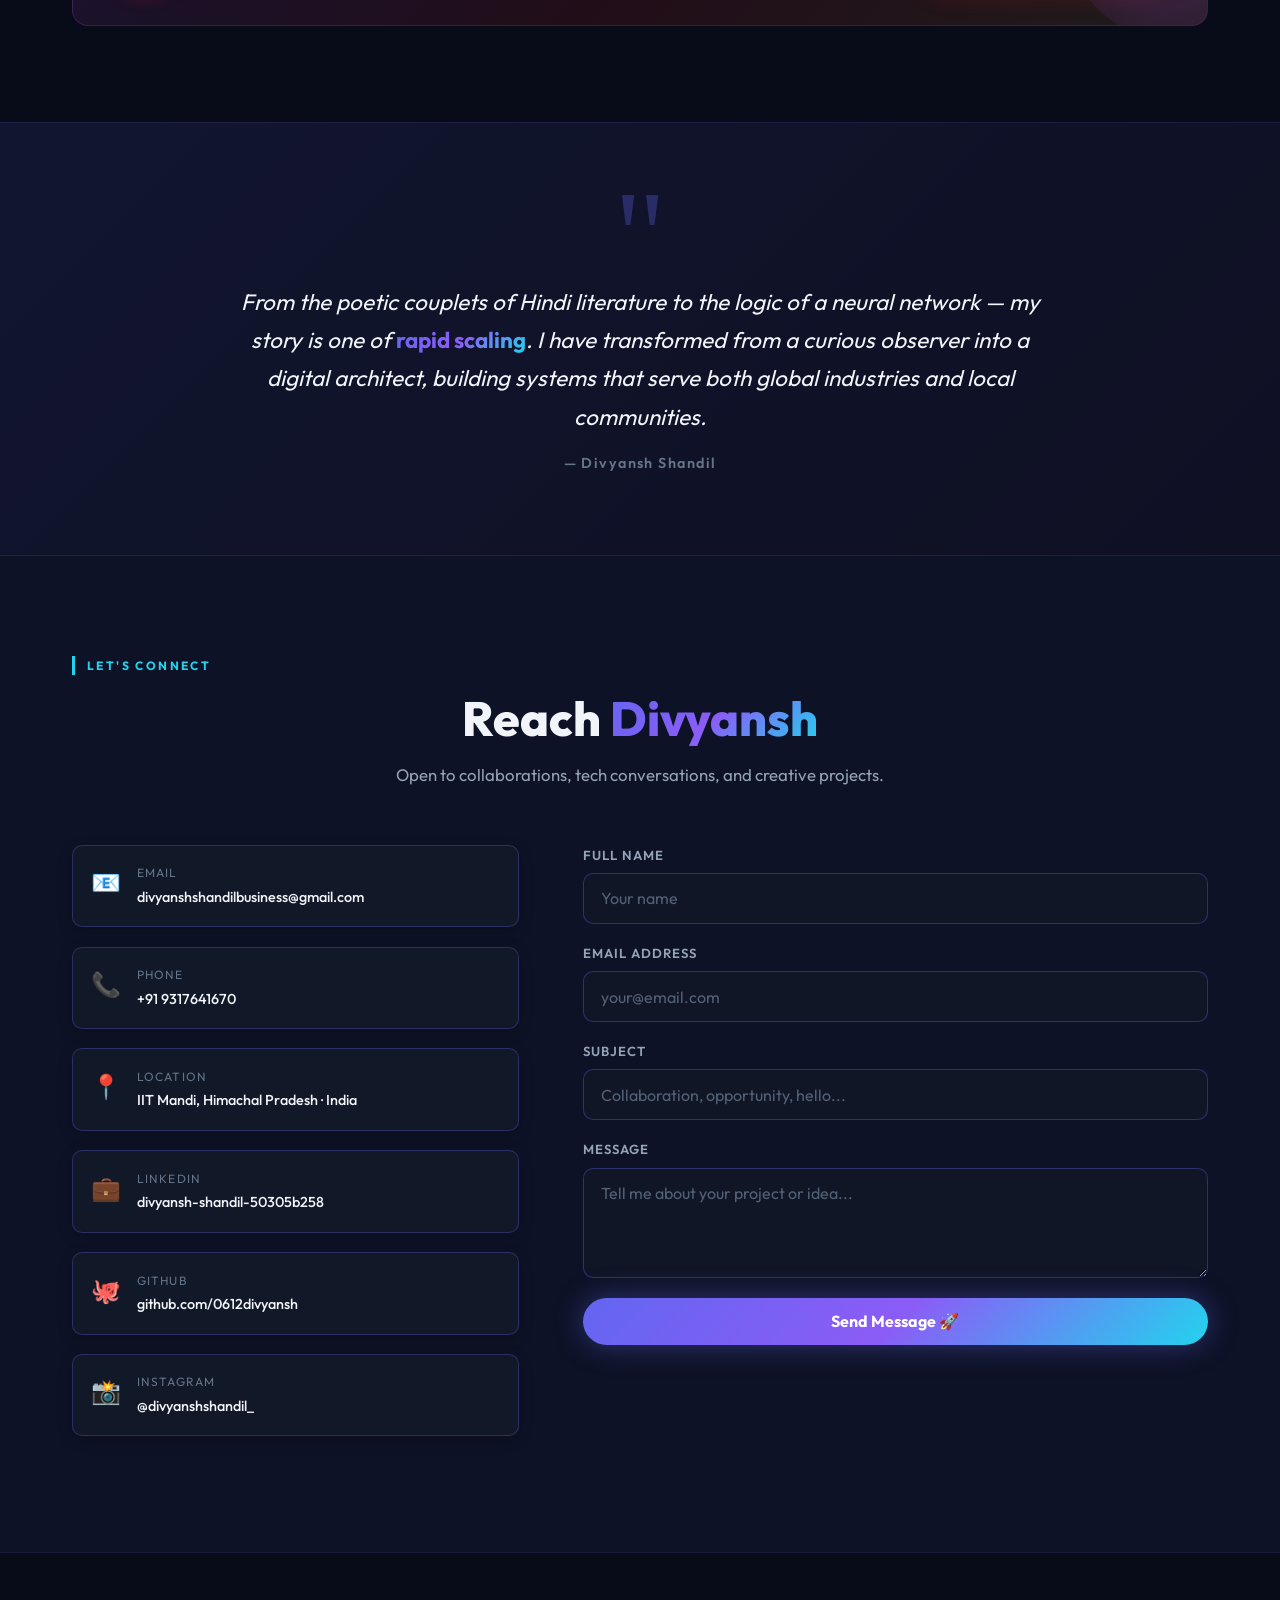
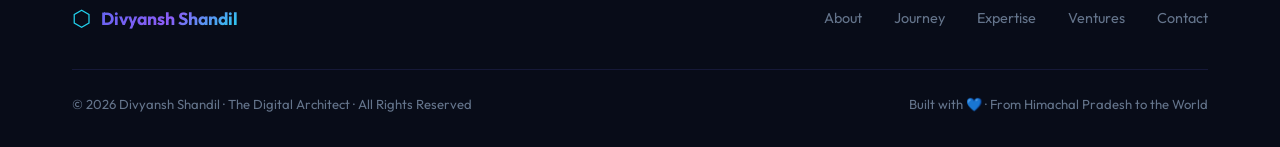
==== commit 33508a04: "feat: link all 6 live deployed applications with dedicated launch buttons" ====
--- a/index.html
+++ b/index.html
@@ -412,75 +412,117 @@
       <p class="section-subtitle center">Real systems built with cutting-edge tech — from AI to the web.</p>
       <div class="projects-grid">
 
-        <div class="project-card" id="proj-plant">
+        <div class="project-card" id="proj-catalyst">
           <div class="proj-header">
-            <div class="proj-icon">🌿</div>
-            <div class="proj-status live-badge">🟢 Research</div>
-          </div>
-          <h3 class="proj-title">Plant Infestation Detector</h3>
-          <p class="proj-desc">Deep Learning model using MobileNetV2 &amp; CNN to detect plant diseases and infestations from images with high accuracy.</p>
+            <div class="proj-icon">🎓</div>
+            <div class="proj-status live-badge">🟢 Live App</div>
+          </div>
+          <h3 class="proj-title">Catalyst Academy LMS</h3>
+          <p class="proj-desc">Full-stack learning management super-app with dual phone/email auth, Quiz CRUD engine, Attendance roll-call registry, and dynamic light/dark themes.</p>
+          <div class="proj-stack">
+            <span class="stack-tag">FastAPI</span>
+            <span class="stack-tag">JavaScript</span>
+            <span class="stack-tag">SQLite</span>
+            <span class="stack-tag">Modern CSS</span>
+          </div>
+          <div class="proj-links">
+            <a href="https://0612divyansh.github.io/Catalyst-Academy/" target="_blank" rel="noopener" class="proj-link-primary">🚀 Live Demo ↗</a>
+            <a href="https://github.com/0612divyansh/Catalyst-Academy" target="_blank" rel="noopener" class="proj-link">GitHub →</a>
+          </div>
+        </div>
+
+        <div class="project-card" id="proj-neoport">
+          <div class="proj-header">
+            <div class="proj-icon">🛫</div>
+            <div class="proj-status live-badge">🟢 Live App</div>
+          </div>
+          <h3 class="proj-title">NEO-PORT Air Traffic Controller</h3>
+          <p class="proj-desc">Real-time tactical air traffic and gate controller featuring automatic conflict resolution, gate occupancy management, and live radar telemetry.</p>
           <div class="proj-stack">
             <span class="stack-tag">Python</span>
-            <span class="stack-tag">MobileNetV2</span>
-            <span class="stack-tag">TensorFlow</span>
-            <span class="stack-tag">CNN</span>
+            <span class="stack-tag">FastAPI</span>
+            <span class="stack-tag">WebSockets</span>
+            <span class="stack-tag">Telemetry</span>
           </div>
           <div class="proj-links">
-            <a href="https://github.com/0612divyansh" target="_blank" class="proj-link">GitHub →</a>
+            <a href="https://0612divyansh.github.io/neoport-air-traffic/" target="_blank" rel="noopener" class="proj-link-primary">🚀 Live Demo ↗</a>
+            <a href="https://github.com/0612divyansh/neoport-air-traffic" target="_blank" rel="noopener" class="proj-link">GitHub →</a>
+          </div>
+        </div>
+
+        <div class="project-card" id="proj-gta">
+          <div class="proj-header">
+            <div class="proj-icon">🎮</div>
+            <div class="proj-status live-badge">🟢 Playable</div>
+          </div>
+          <h3 class="proj-title">GTA 3D Web Open-World</h3>
+          <p class="proj-desc">Interactive browser-based 3D open-world city simulation built with Three.js, featuring physics, vehicle mechanics, mini-map, and third-person camera controls.</p>
+          <div class="proj-stack">
+            <span class="stack-tag">Three.js</span>
+            <span class="stack-tag">WebGL</span>
+            <span class="stack-tag">3D Physics</span>
+            <span class="stack-tag">JavaScript</span>
+          </div>
+          <div class="proj-links">
+            <a href="https://0612divyansh.github.io/gta-web-3d-prototype/" target="_blank" rel="noopener" class="proj-link-primary">🎮 Play Demo ↗</a>
+            <a href="https://github.com/0612divyansh/gta-web-3d-prototype" target="_blank" rel="noopener" class="proj-link">GitHub →</a>
           </div>
         </div>
 
         <div class="project-card" id="proj-gesture">
           <div class="proj-header">
-            <div class="proj-icon">✋</div>
-            <div class="proj-status live-badge">🟢 Live</div>
-          </div>
-          <h3 class="proj-title">Hand Gesture Recognition App</h3>
-          <p class="proj-desc">Web app using MediaPipe to recognize hand gestures in real-time, mapping them to alphabets, words &amp; draggable elements on-screen.</p>
+            <div class="proj-icon">🖐️</div>
+            <div class="proj-status live-badge">🟢 Live Vision</div>
+          </div>
+          <h3 class="proj-title">Air Canvas Vision &amp; Gesture</h3>
+          <p class="proj-desc">Contactless air canvas using webcam hand tracking and computer vision to recognize gestures in real-time, mapping them to drawing and canvas manipulation.</p>
           <div class="proj-stack">
-            <span class="stack-tag">JavaScript</span>
             <span class="stack-tag">MediaPipe</span>
-            <span class="stack-tag">HTML Canvas</span>
+            <span class="stack-tag">OpenCV</span>
+            <span class="stack-tag">HTML5 Canvas</span>
             <span class="stack-tag">Computer Vision</span>
           </div>
           <div class="proj-links">
-            <a href="https://github.com/0612divyansh" target="_blank" class="proj-link">GitHub →</a>
-          </div>
-        </div>
-
-        <div class="project-card" id="proj-agentic">
+            <a href="https://0612divyansh.github.io/air-canvas-gesture-recognition/" target="_blank" rel="noopener" class="proj-link-primary">🎨 Launch Canvas ↗</a>
+            <a href="https://github.com/0612divyansh/air-canvas-gesture-recognition" target="_blank" rel="noopener" class="proj-link">GitHub →</a>
+          </div>
+        </div>
+
+        <div class="project-card" id="proj-groww">
           <div class="proj-header">
-            <div class="proj-icon">🤖</div>
-            <div class="proj-status live-badge">🟢 Active</div>
-          </div>
-          <h3 class="proj-title">Agentic AI System</h3>
-          <p class="proj-desc">Built intelligent agentic applications using Google Gemini &amp; Gemma models with LangChain for autonomous multi-step reasoning and tool use.</p>
+            <div class="proj-icon">📈</div>
+            <div class="proj-status live-badge">🟢 Live App</div>
+          </div>
+          <h3 class="proj-title">Groww Smart Watchlist</h3>
+          <p class="proj-desc">Quantitative stock watchlist platform with Composite Sentiment Scores (CSS), technical breakout alerts, and sleek Apple-inspired dark interface.</p>
           <div class="proj-stack">
-            <span class="stack-tag">Gemini API</span>
-            <span class="stack-tag">LangChain</span>
+            <span class="stack-tag">Next.js</span>
+            <span class="stack-tag">TypeScript</span>
+            <span class="stack-tag">Financial API</span>
+            <span class="stack-tag">Quant Signals</span>
+          </div>
+          <div class="proj-links">
+            <a href="https://0612divyansh.github.io/groww-smart-watchlist/" target="_blank" rel="noopener" class="proj-link-primary">🚀 Live Demo ↗</a>
+            <a href="https://github.com/0612divyansh/groww-smart-watchlist" target="_blank" rel="noopener" class="proj-link">GitHub →</a>
+          </div>
+        </div>
+
+        <div class="project-card" id="proj-scheduler">
+          <div class="proj-header">
+            <div class="proj-icon">⚡</div>
+            <div class="proj-status live-badge">🟢 Live App</div>
+          </div>
+          <h3 class="proj-title">Nebula Distributed Job Scheduler</h3>
+          <p class="proj-desc">High-concurrency distributed job queue engine with worker cluster synchronization, automated fault tolerance, and comprehensive performance telemetry.</p>
+          <div class="proj-stack">
             <span class="stack-tag">Python</span>
-            <span class="stack-tag">Gemma</span>
+            <span class="stack-tag">Concurrency</span>
+            <span class="stack-tag">Distributed Systems</span>
+            <span class="stack-tag">Telemetry</span>
           </div>
           <div class="proj-links">
-            <a href="https://github.com/0612divyansh" target="_blank" class="proj-link">GitHub →</a>
-          </div>
-        </div>
-
-        <div class="project-card" id="proj-desi">
-          <div class="proj-header">
-            <div class="proj-icon">🎵</div>
-            <div class="proj-status live-badge">🟢 Building</div>
-          </div>
-          <h3 class="proj-title">Desi Dhun Platform</h3>
-          <p class="proj-desc">Founded and building Desi Dhun — a music production brand &amp; platform celebrating South Asian music culture, bridging tech and art.</p>
-          <div class="proj-stack">
-            <span class="stack-tag">Web Dev</span>
-            <span class="stack-tag">Music Production</span>
-            <span class="stack-tag">Branding</span>
-            <span class="stack-tag">DAW</span>
-          </div>
-          <div class="proj-links">
-            <a href="https://www.instagram.com/divyanshshandil_" target="_blank" class="proj-link">Follow →</a>
+            <a href="https://0612divyansh.github.io/nebula-distributed-job-scheduler/" target="_blank" rel="noopener" class="proj-link-primary">🚀 Live Demo ↗</a>
+            <a href="https://github.com/0612divyansh/nebula-distributed-job-scheduler" target="_blank" rel="noopener" class="proj-link">GitHub →</a>
           </div>
         </div>
 
--- a/style.css
+++ b/style.css
@@ -467,12 +467,23 @@
   background: rgba(99,102,241,0.1); border: 1px solid rgba(99,102,241,0.2);
   border-radius: 50px; color: var(--c-indigo); font-weight: 600;
 }
-.proj-links { margin-top: auto; }
+.proj-links { margin-top: auto; display: flex; gap: 1rem; align-items: center; flex-wrap: wrap; }
+.proj-link-primary {
+  display: inline-flex; align-items: center; gap: 0.35rem;
+  background: rgba(34, 211, 238, 0.12); border: 1px solid rgba(34, 211, 238, 0.35);
+  color: var(--c-cyan); font-weight: 700; font-size: 0.82rem;
+  padding: 0.4rem 0.9rem; border-radius: 50px; text-decoration: none;
+  transition: all 0.2s ease;
+}
+.proj-link-primary:hover {
+  background: var(--c-cyan); color: #000;
+  box-shadow: 0 0 15px rgba(34, 211, 238, 0.4);
+}
 .proj-link {
-  font-size: 0.85rem; color: var(--c-cyan); font-weight: 700;
-  text-decoration: none; transition: letter-spacing 0.2s;
-}
-.proj-link:hover { letter-spacing: 0.05em; }
+  font-size: 0.85rem; color: var(--c-muted); font-weight: 600;
+  text-decoration: none; transition: color 0.2s, letter-spacing 0.2s;
+}
+.proj-link:hover { color: var(--c-text); letter-spacing: 0.04em; }
 
 /* ============================================================ ACHIEVEMENTS */
 .achievements { background: var(--c-bg); }
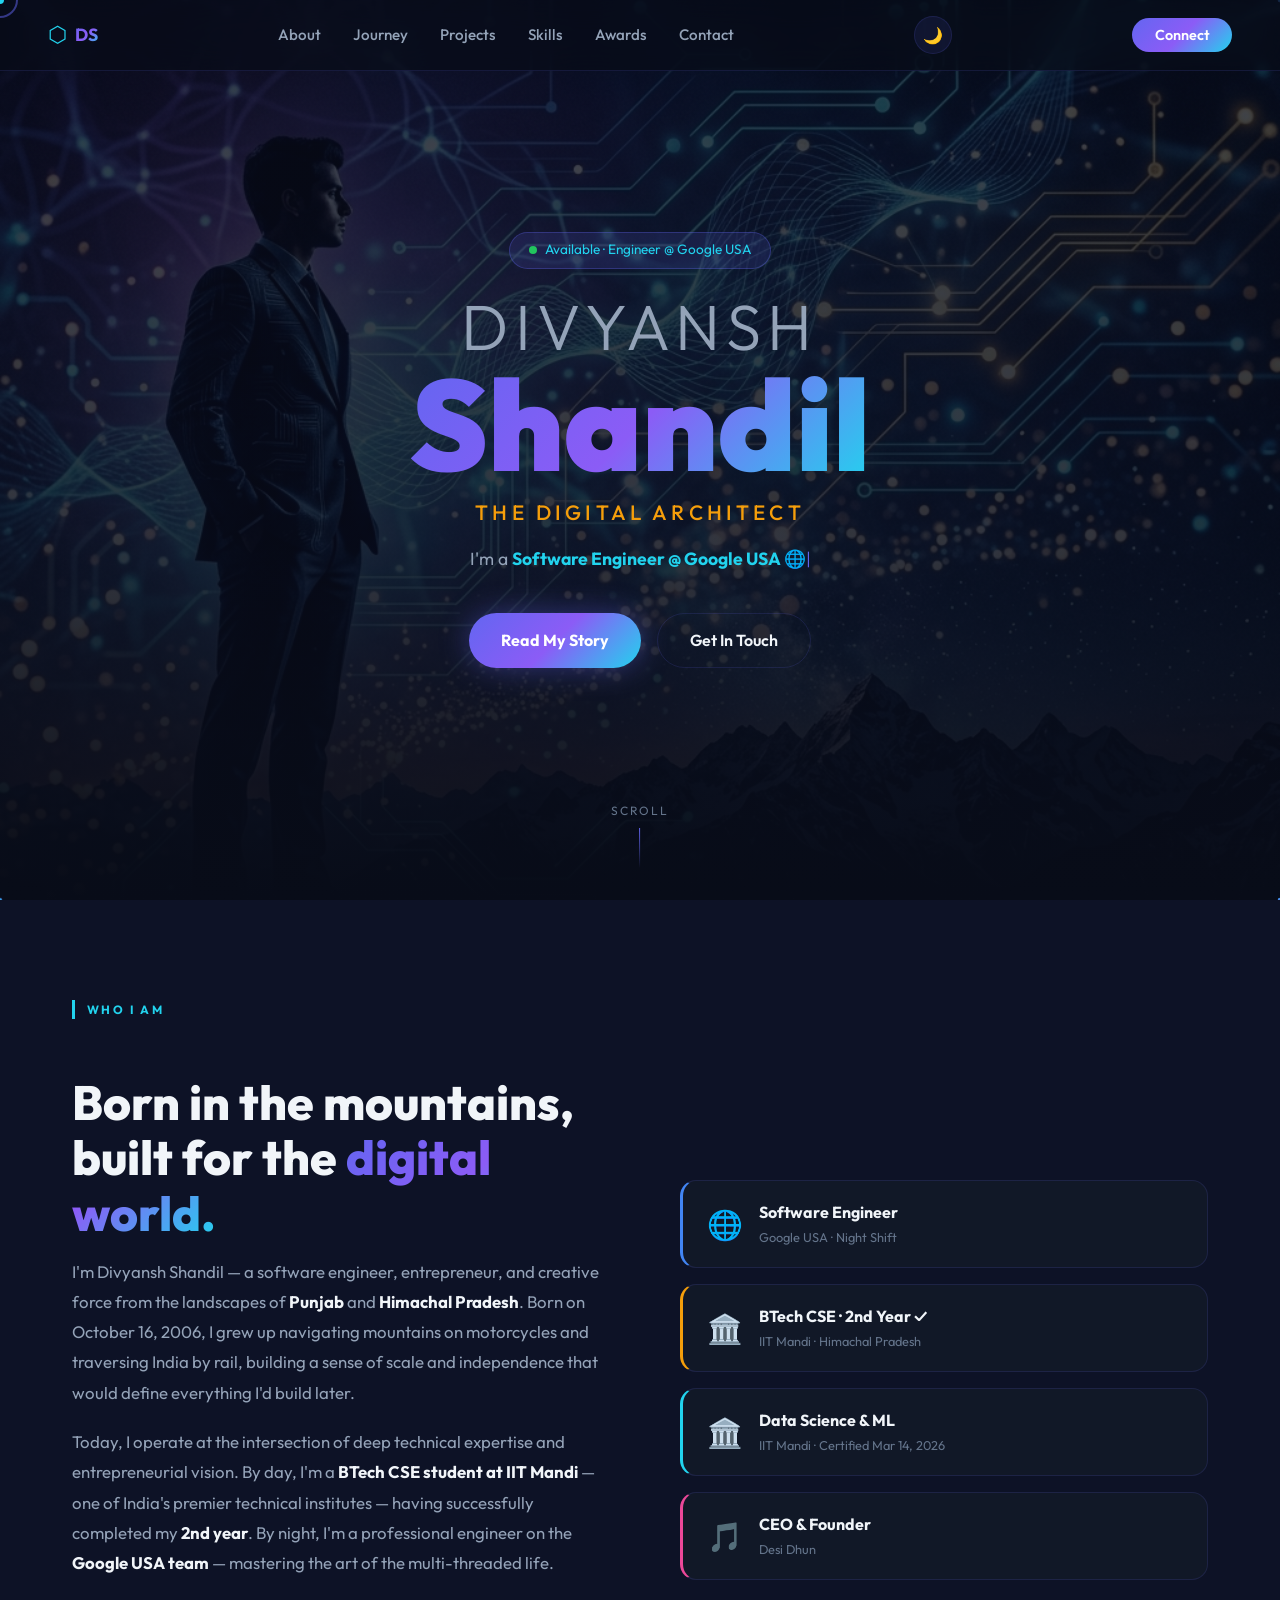
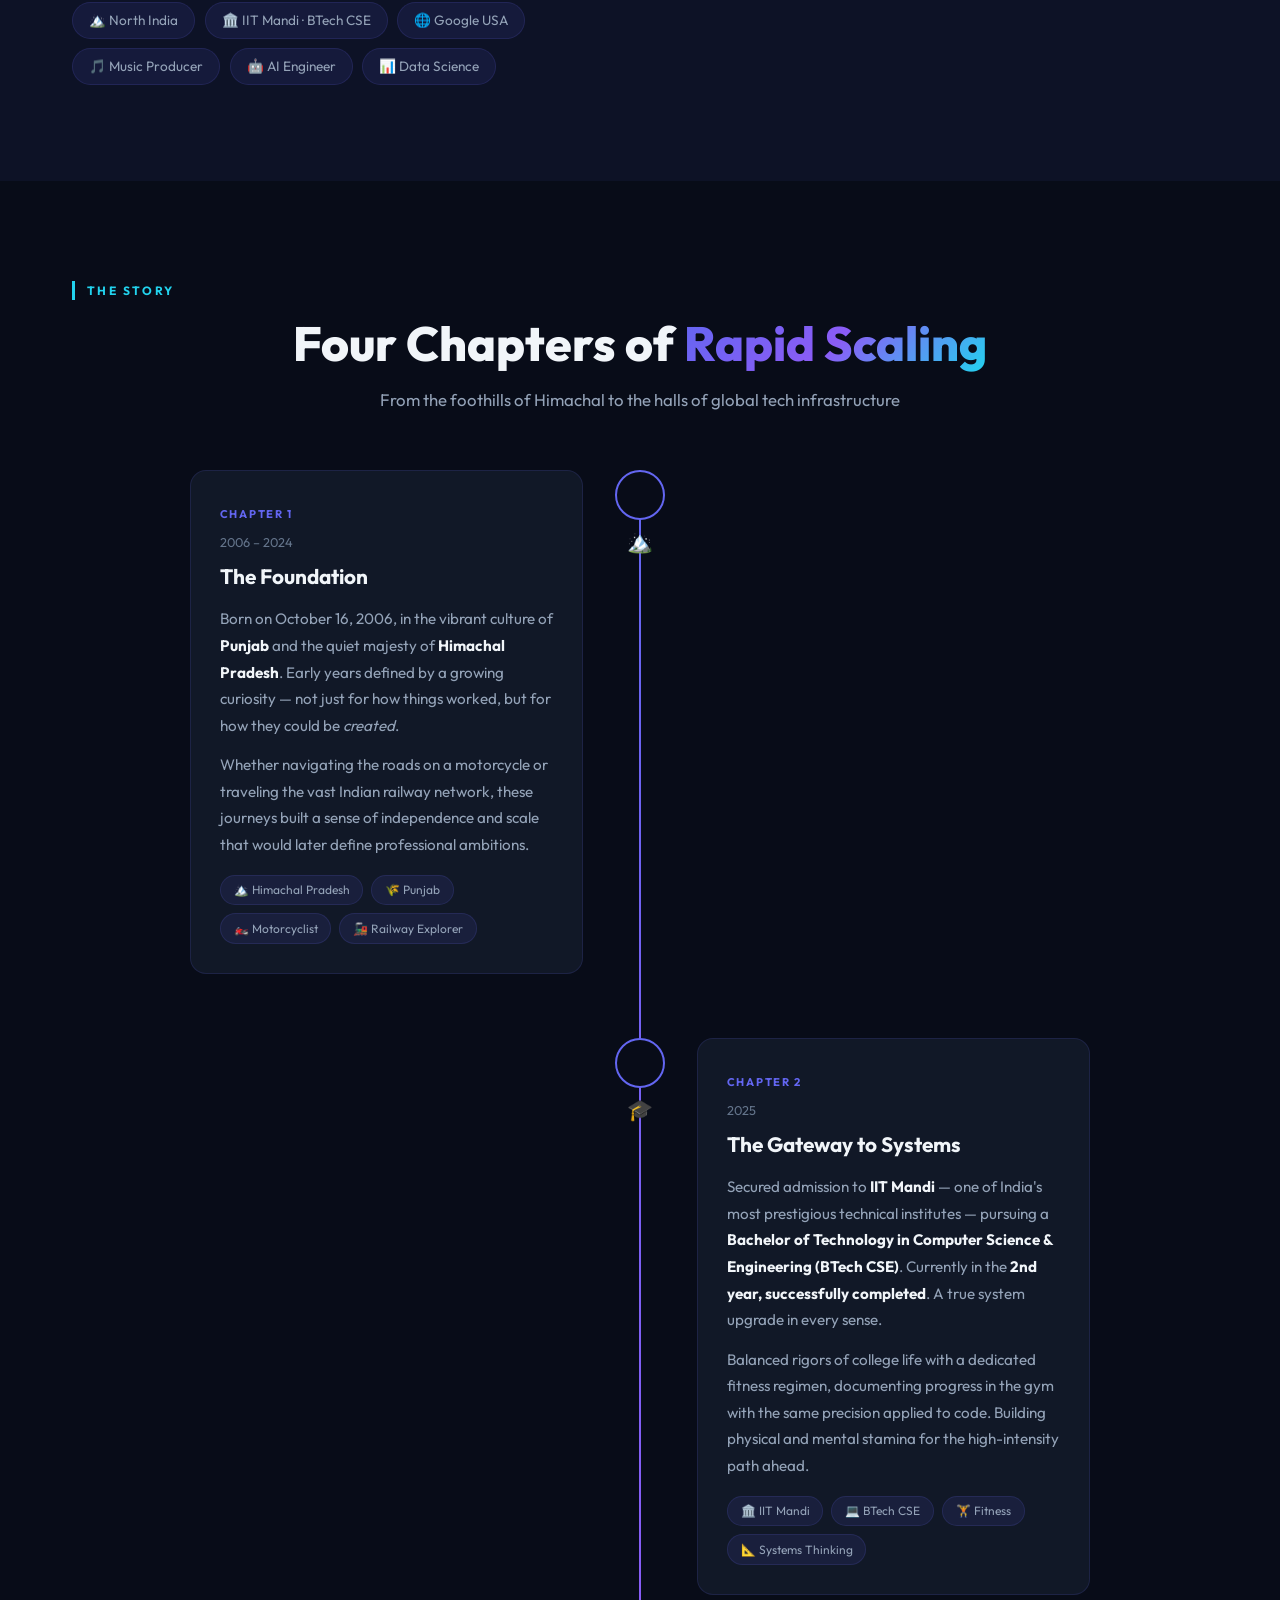
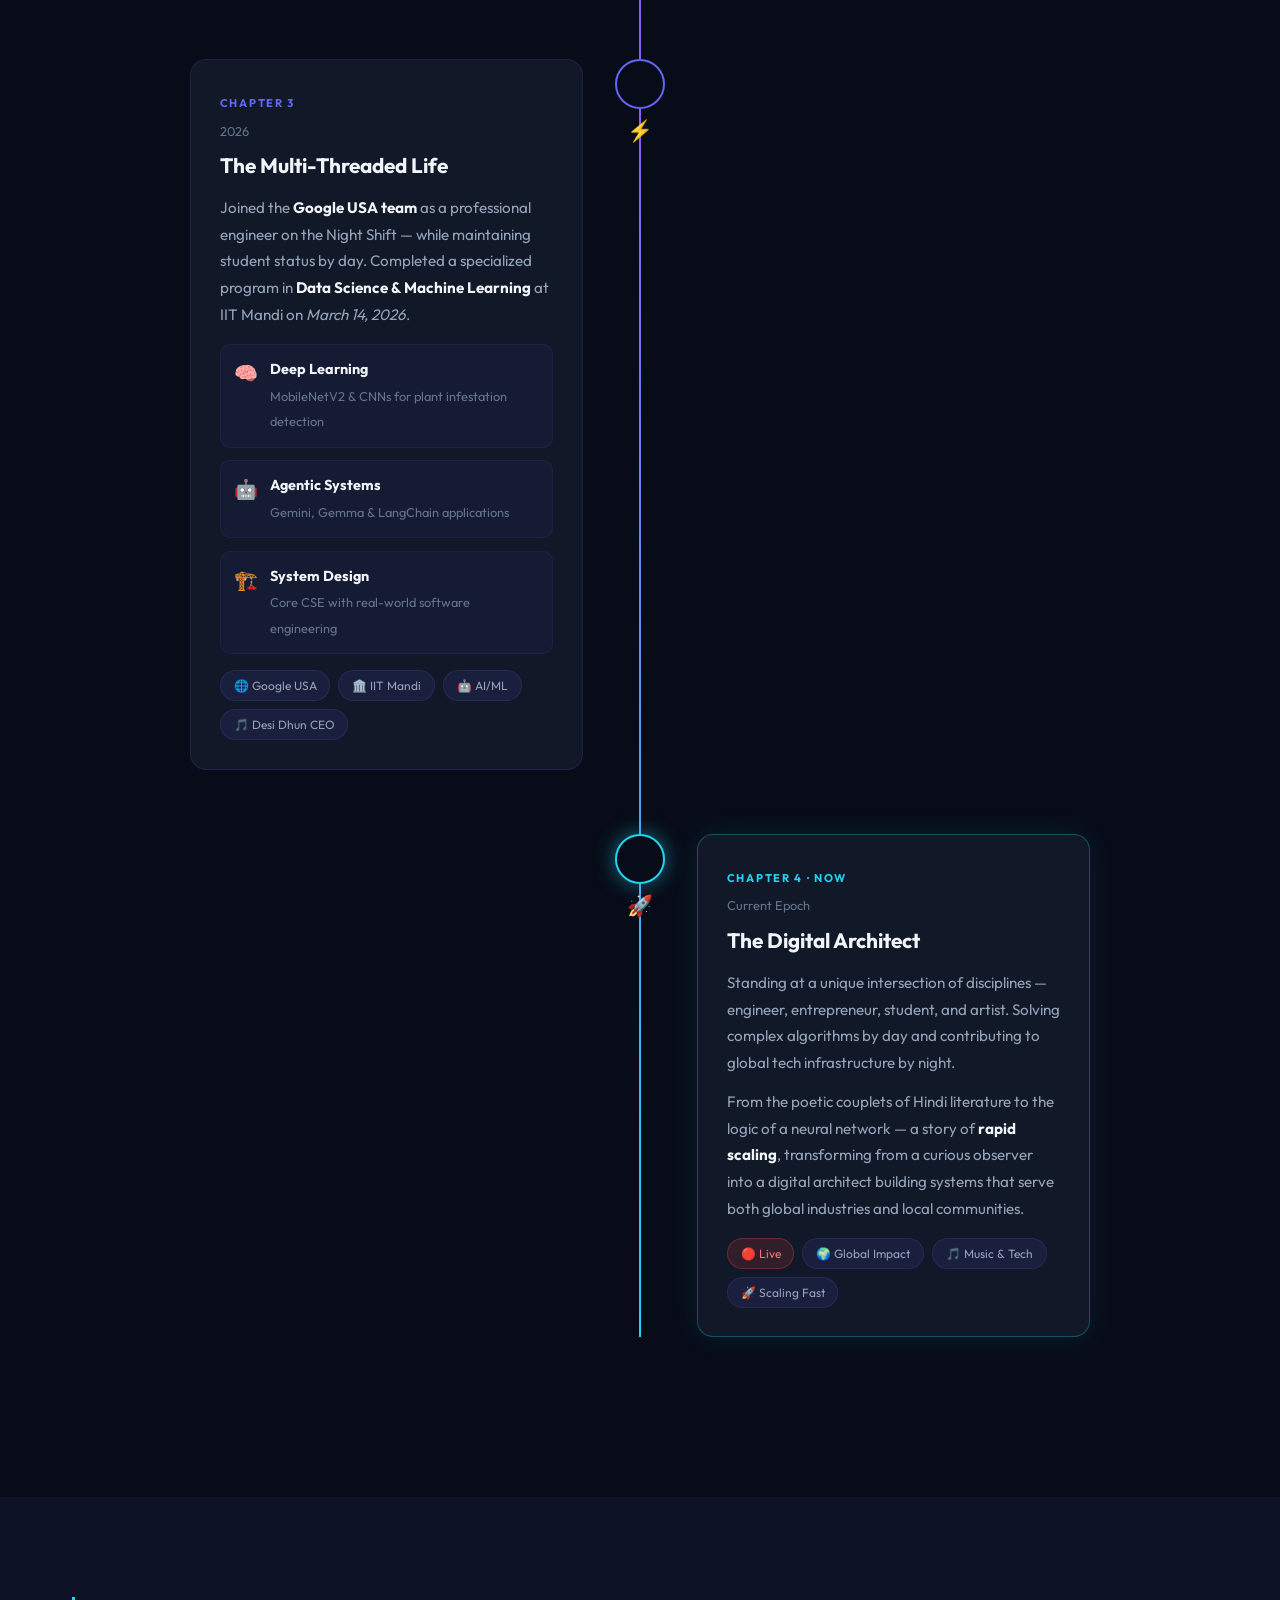
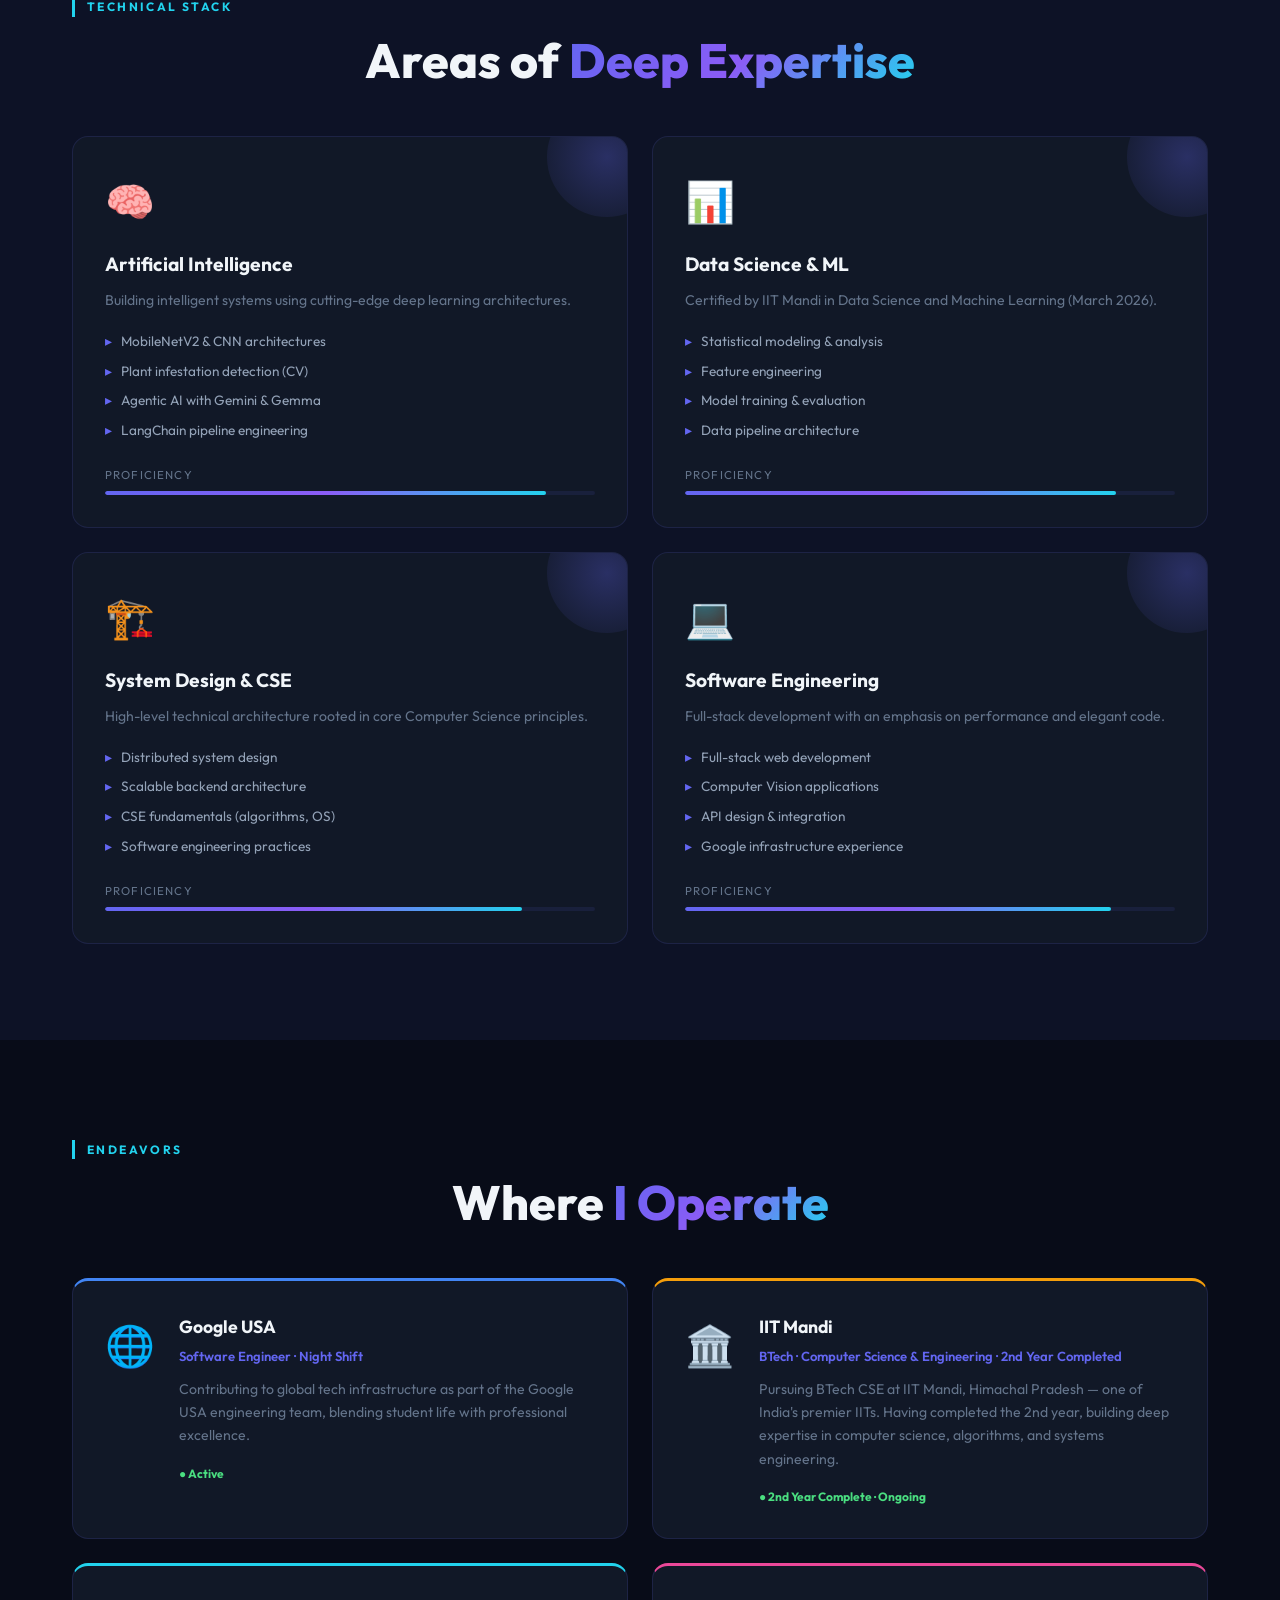
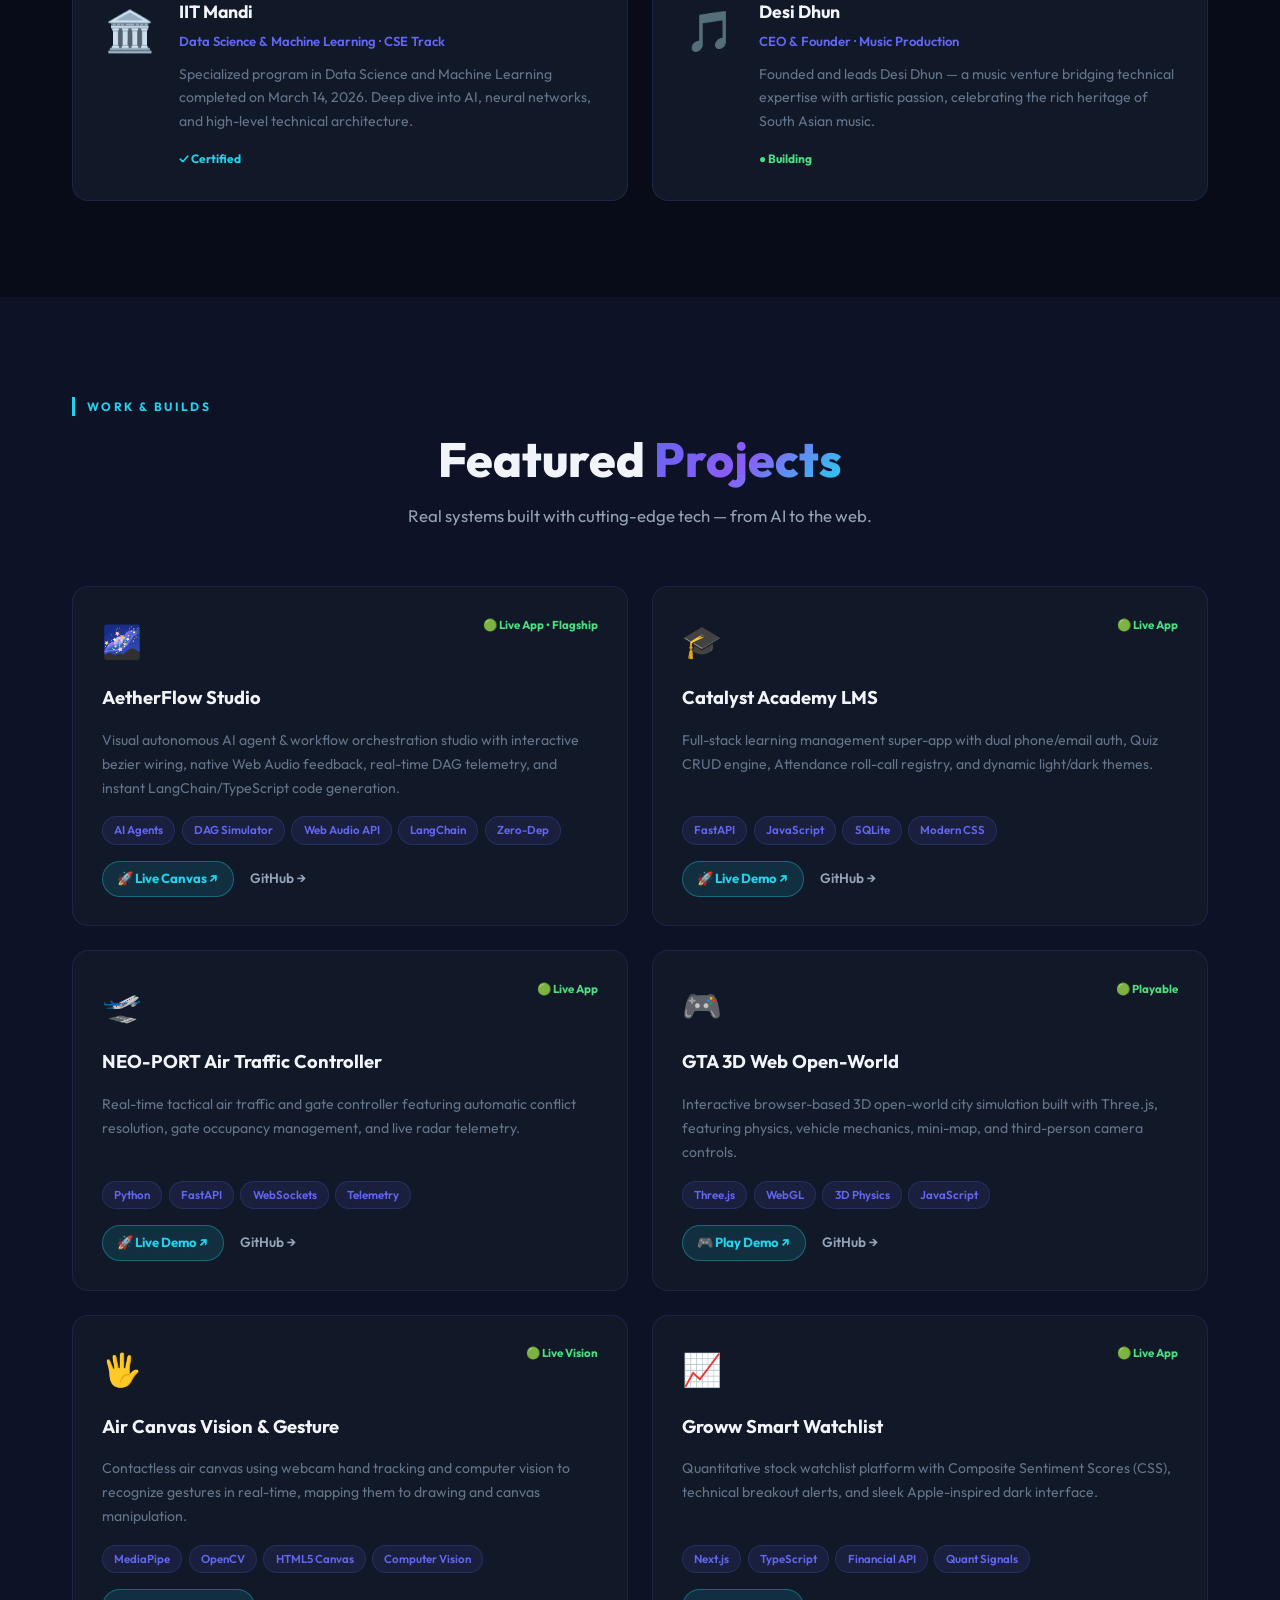
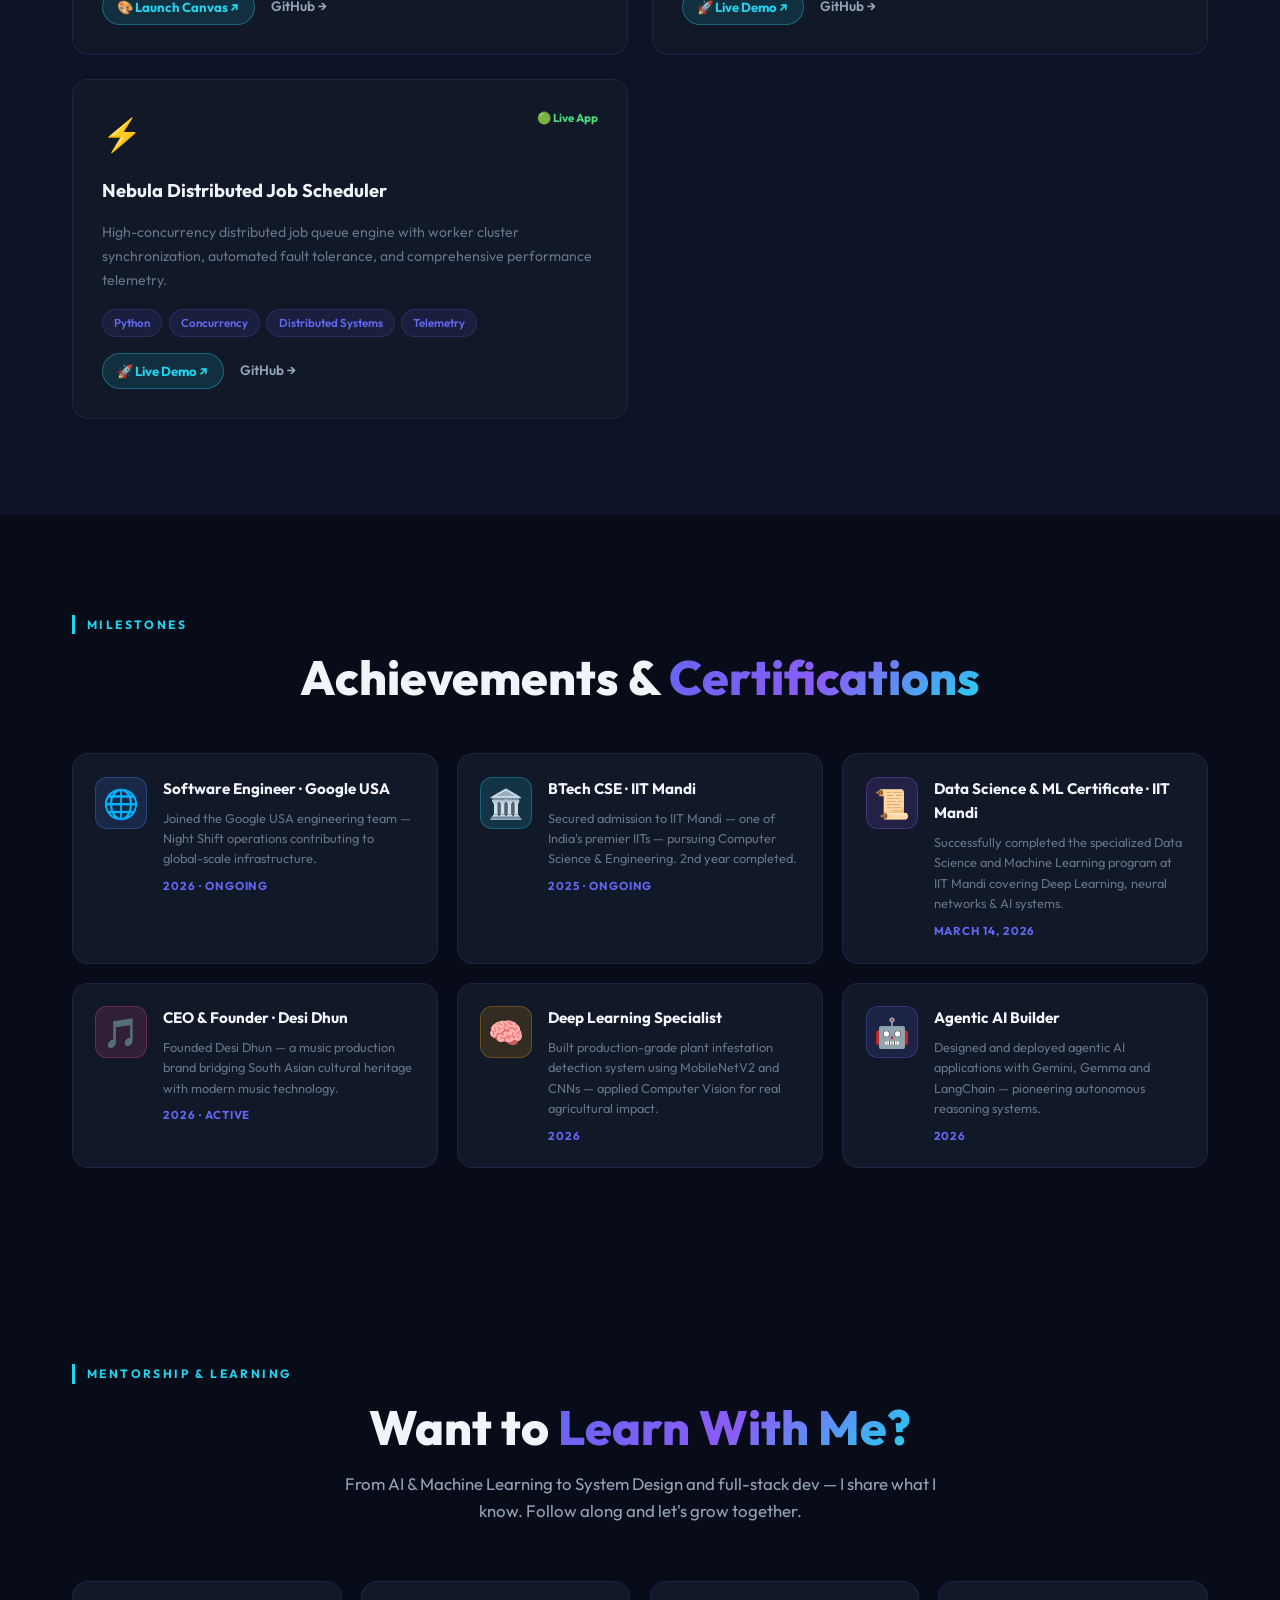
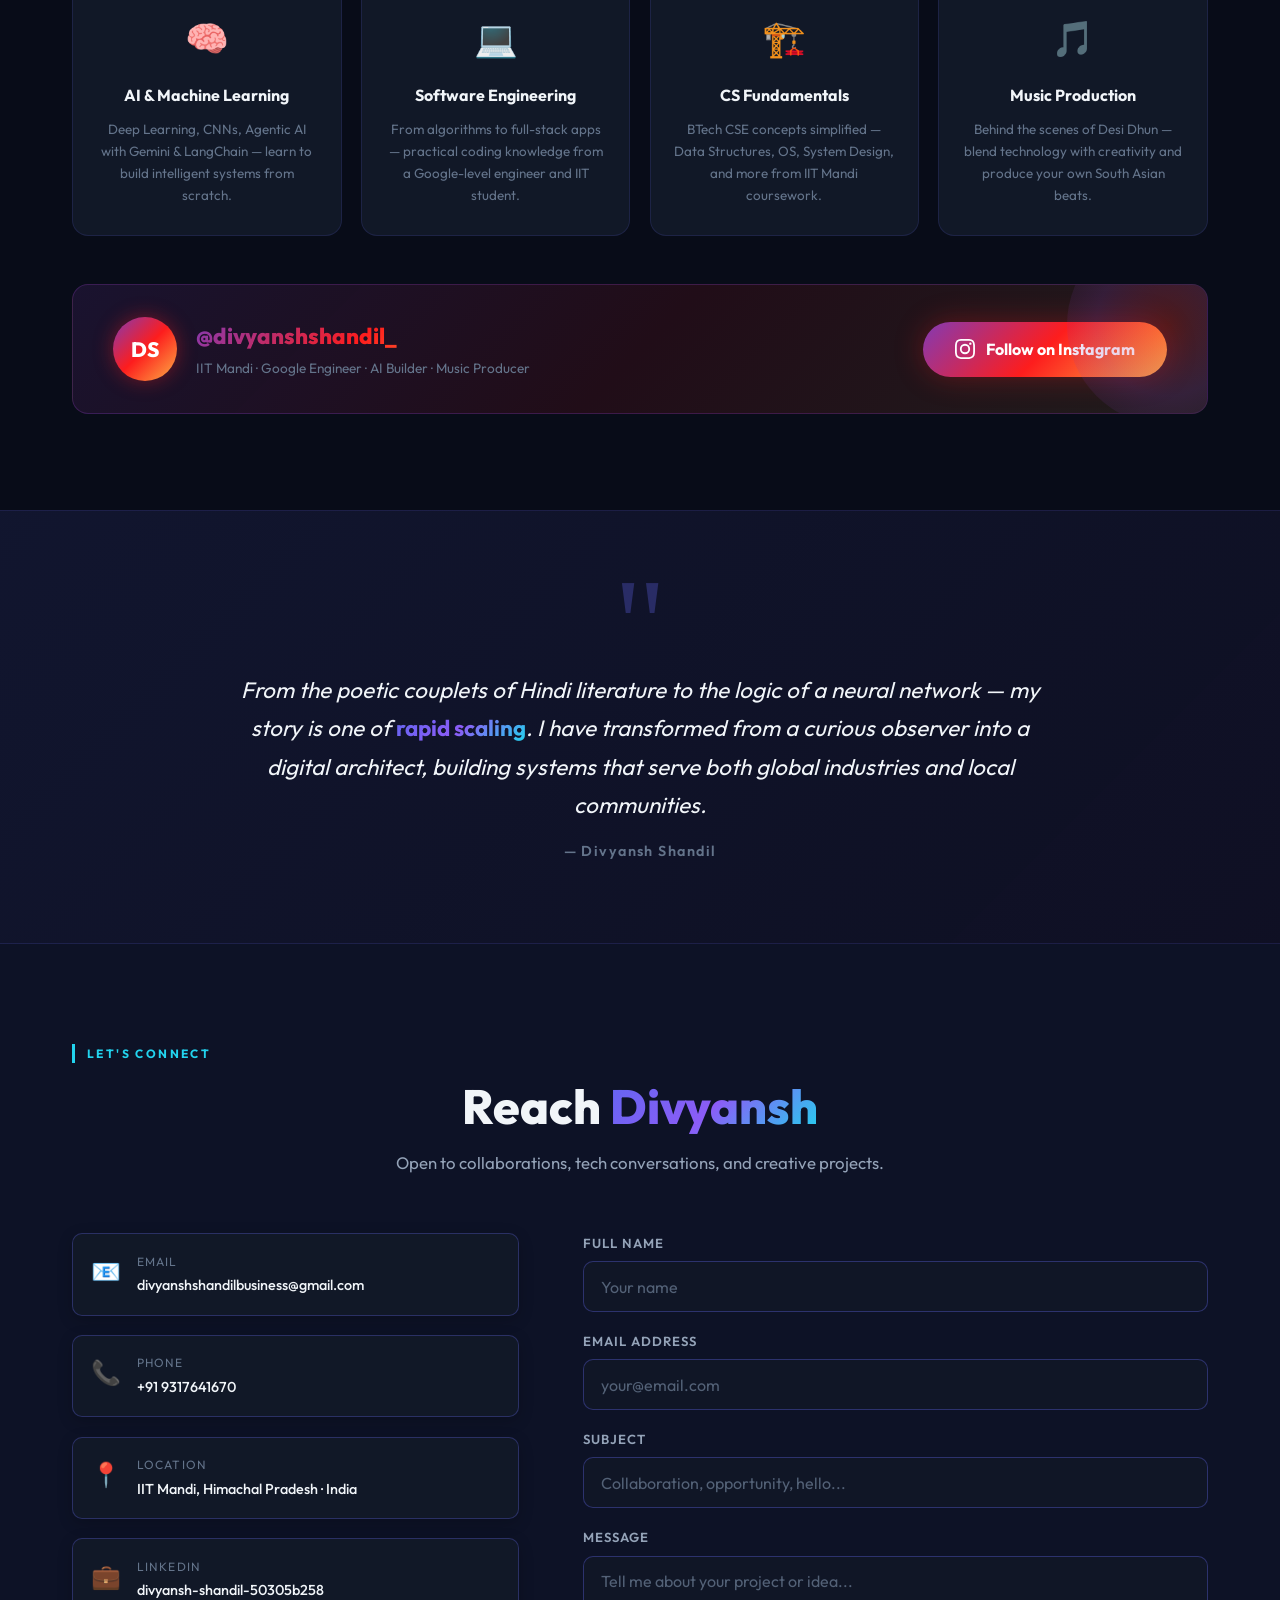
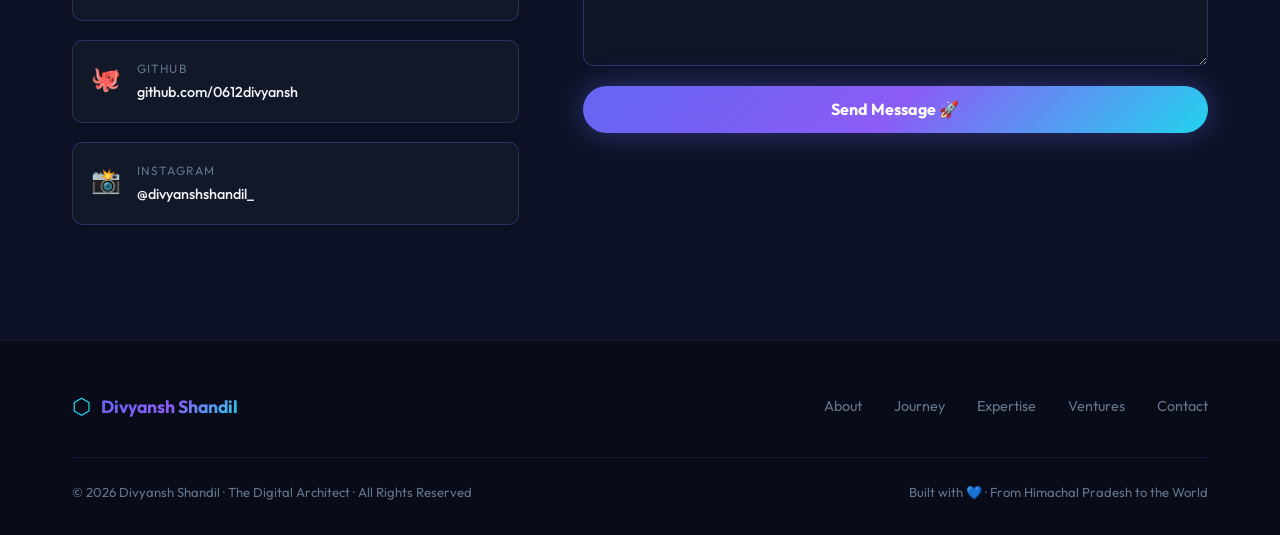
==== commit fde7cbc6: "feat: deploy AetherFlow Studio v1.0 and feature in portfolio projects" ====
--- a/index.html
+++ b/index.html
@@ -412,6 +412,26 @@
       <p class="section-subtitle center">Real systems built with cutting-edge tech — from AI to the web.</p>
       <div class="projects-grid">
 
+        <div class="project-card featured-highlight" id="proj-aetherflow">
+          <div class="proj-header">
+            <div class="proj-icon">🌌</div>
+            <div class="proj-status live-badge">🟢 Live App • Flagship</div>
+          </div>
+          <h3 class="proj-title">AetherFlow Studio</h3>
+          <p class="proj-desc">Visual autonomous AI agent & workflow orchestration studio with interactive bezier wiring, native Web Audio feedback, real-time DAG telemetry, and instant LangChain/TypeScript code generation.</p>
+          <div class="proj-stack">
+            <span class="stack-tag">AI Agents</span>
+            <span class="stack-tag">DAG Simulator</span>
+            <span class="stack-tag">Web Audio API</span>
+            <span class="stack-tag">LangChain</span>
+            <span class="stack-tag">Zero-Dep</span>
+          </div>
+          <div class="proj-links">
+            <a href="https://0612divyansh.github.io/aetherflow-studio/" target="_blank" rel="noopener" class="proj-link-primary">🚀 Live Canvas ↗</a>
+            <a href="https://github.com/0612divyansh/aetherflow-studio" target="_blank" rel="noopener" class="proj-link">GitHub →</a>
+          </div>
+        </div>
+
         <div class="project-card" id="proj-catalyst">
           <div class="proj-header">
             <div class="proj-icon">🎓</div>
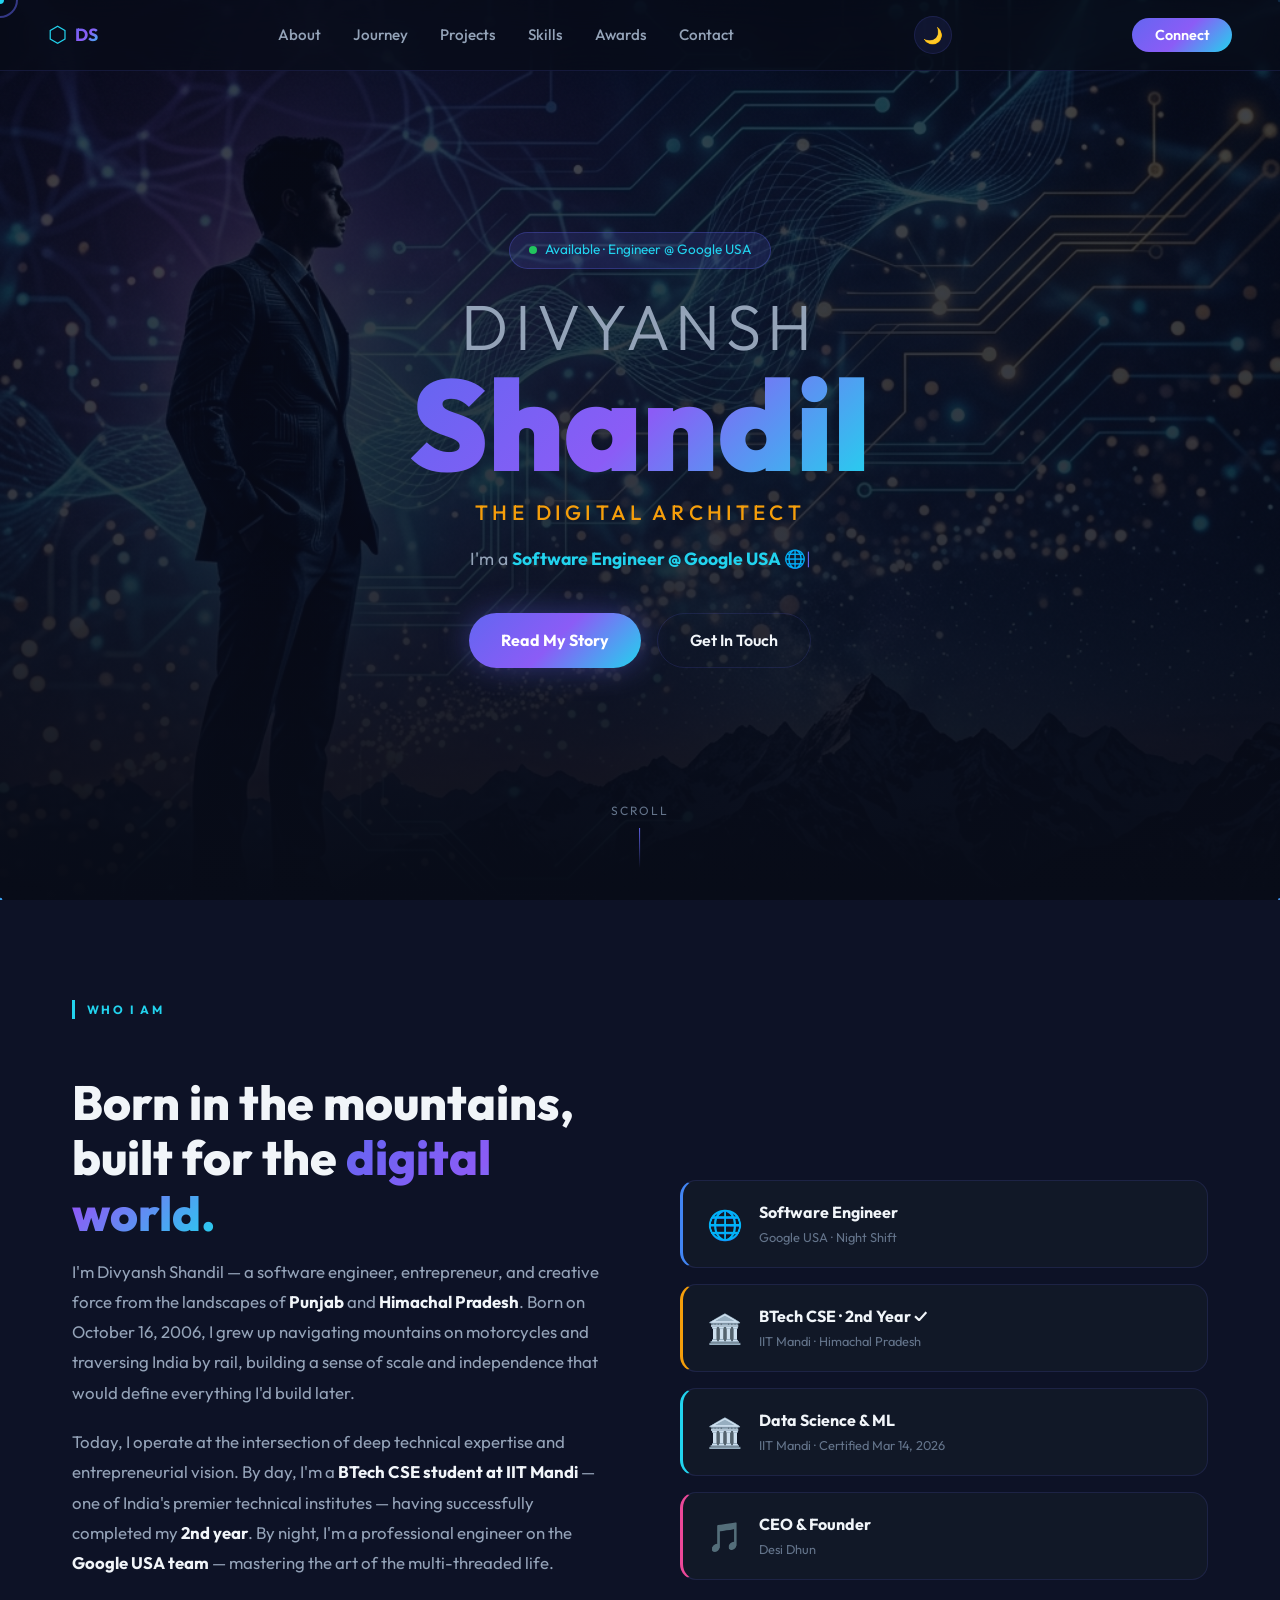
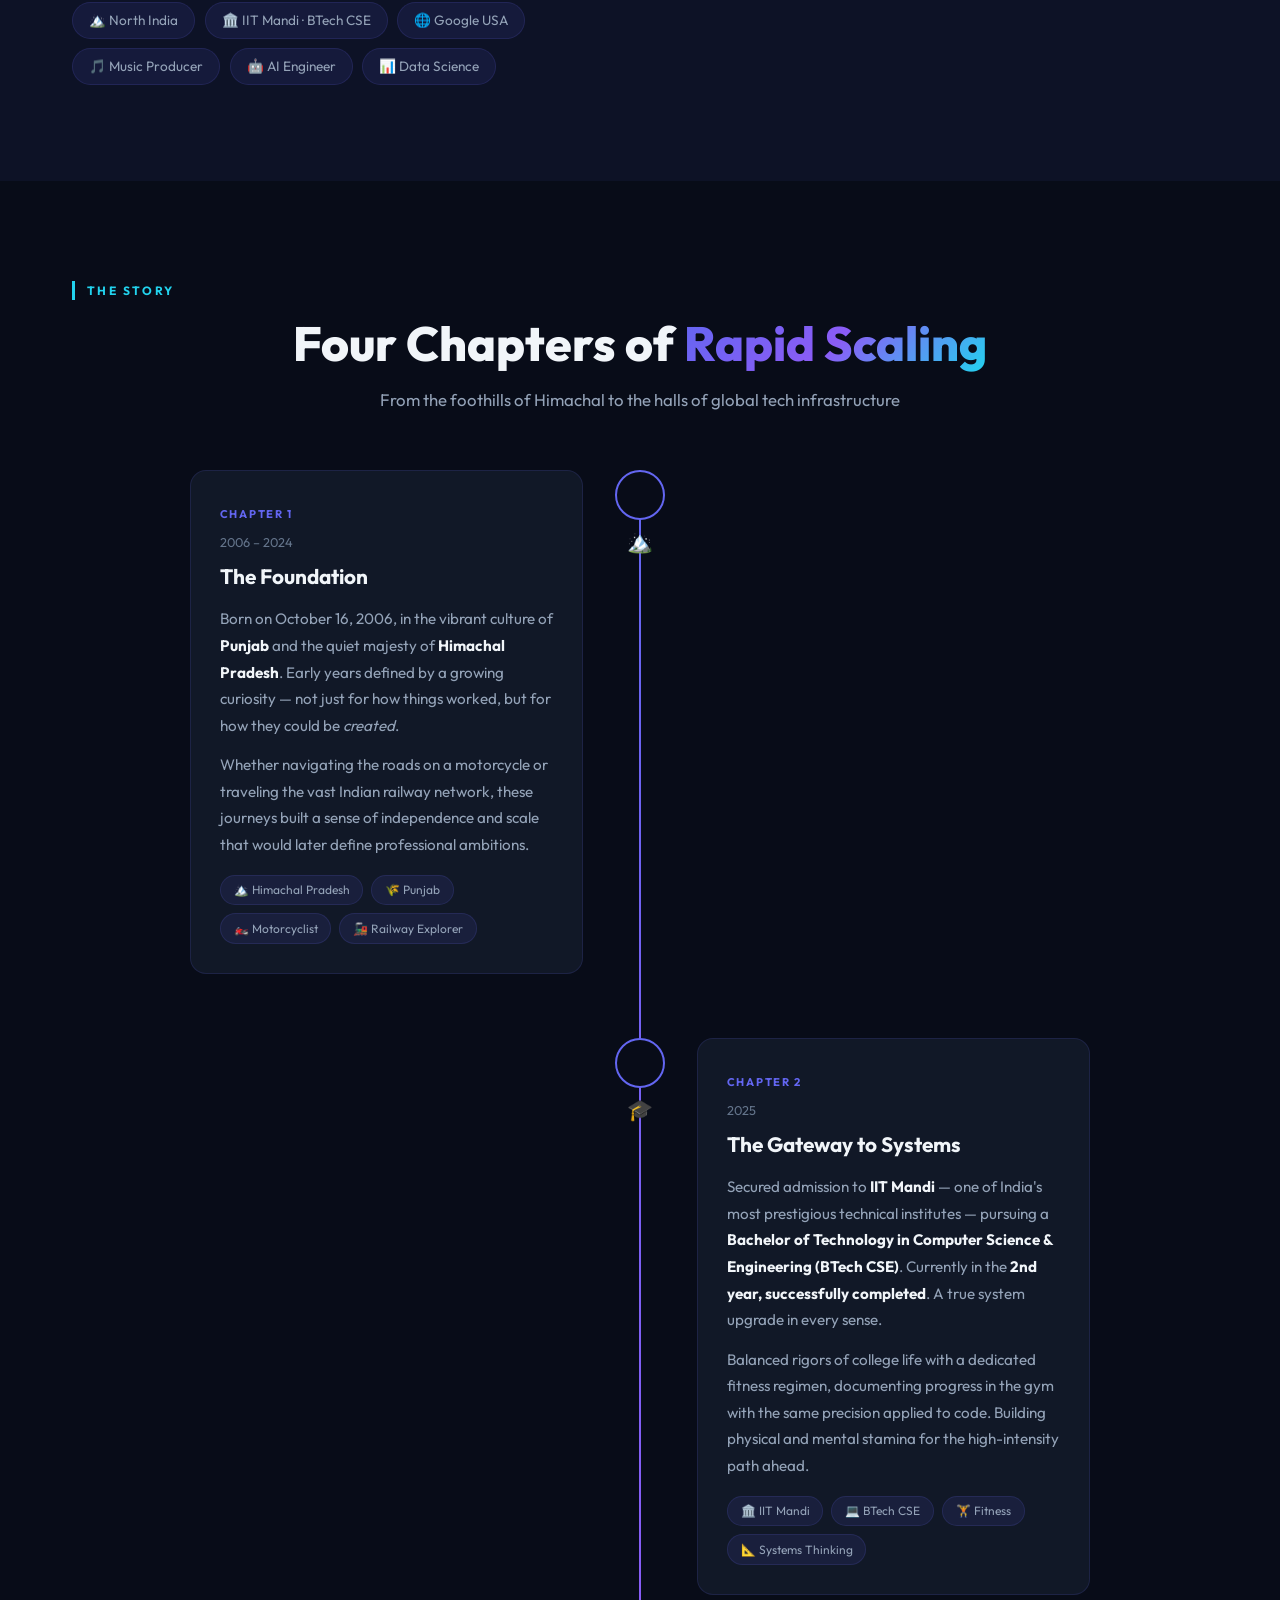
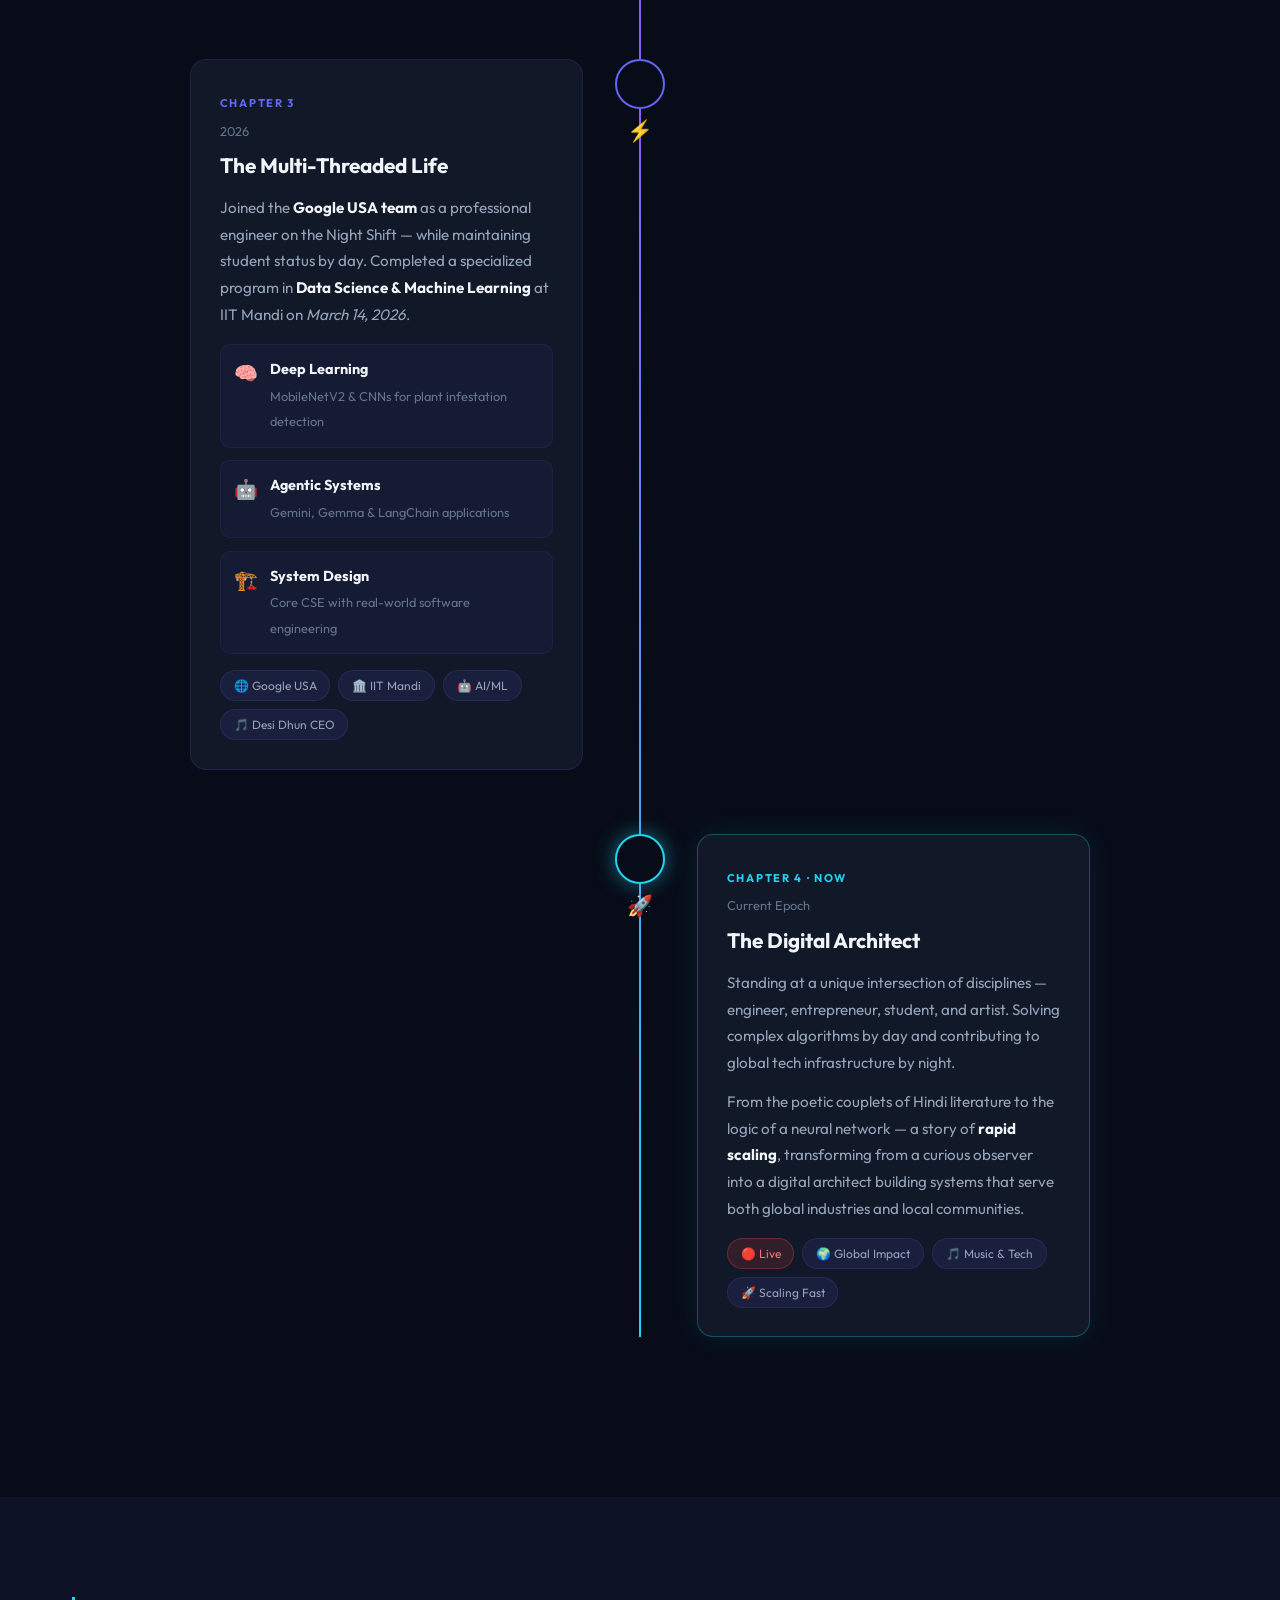
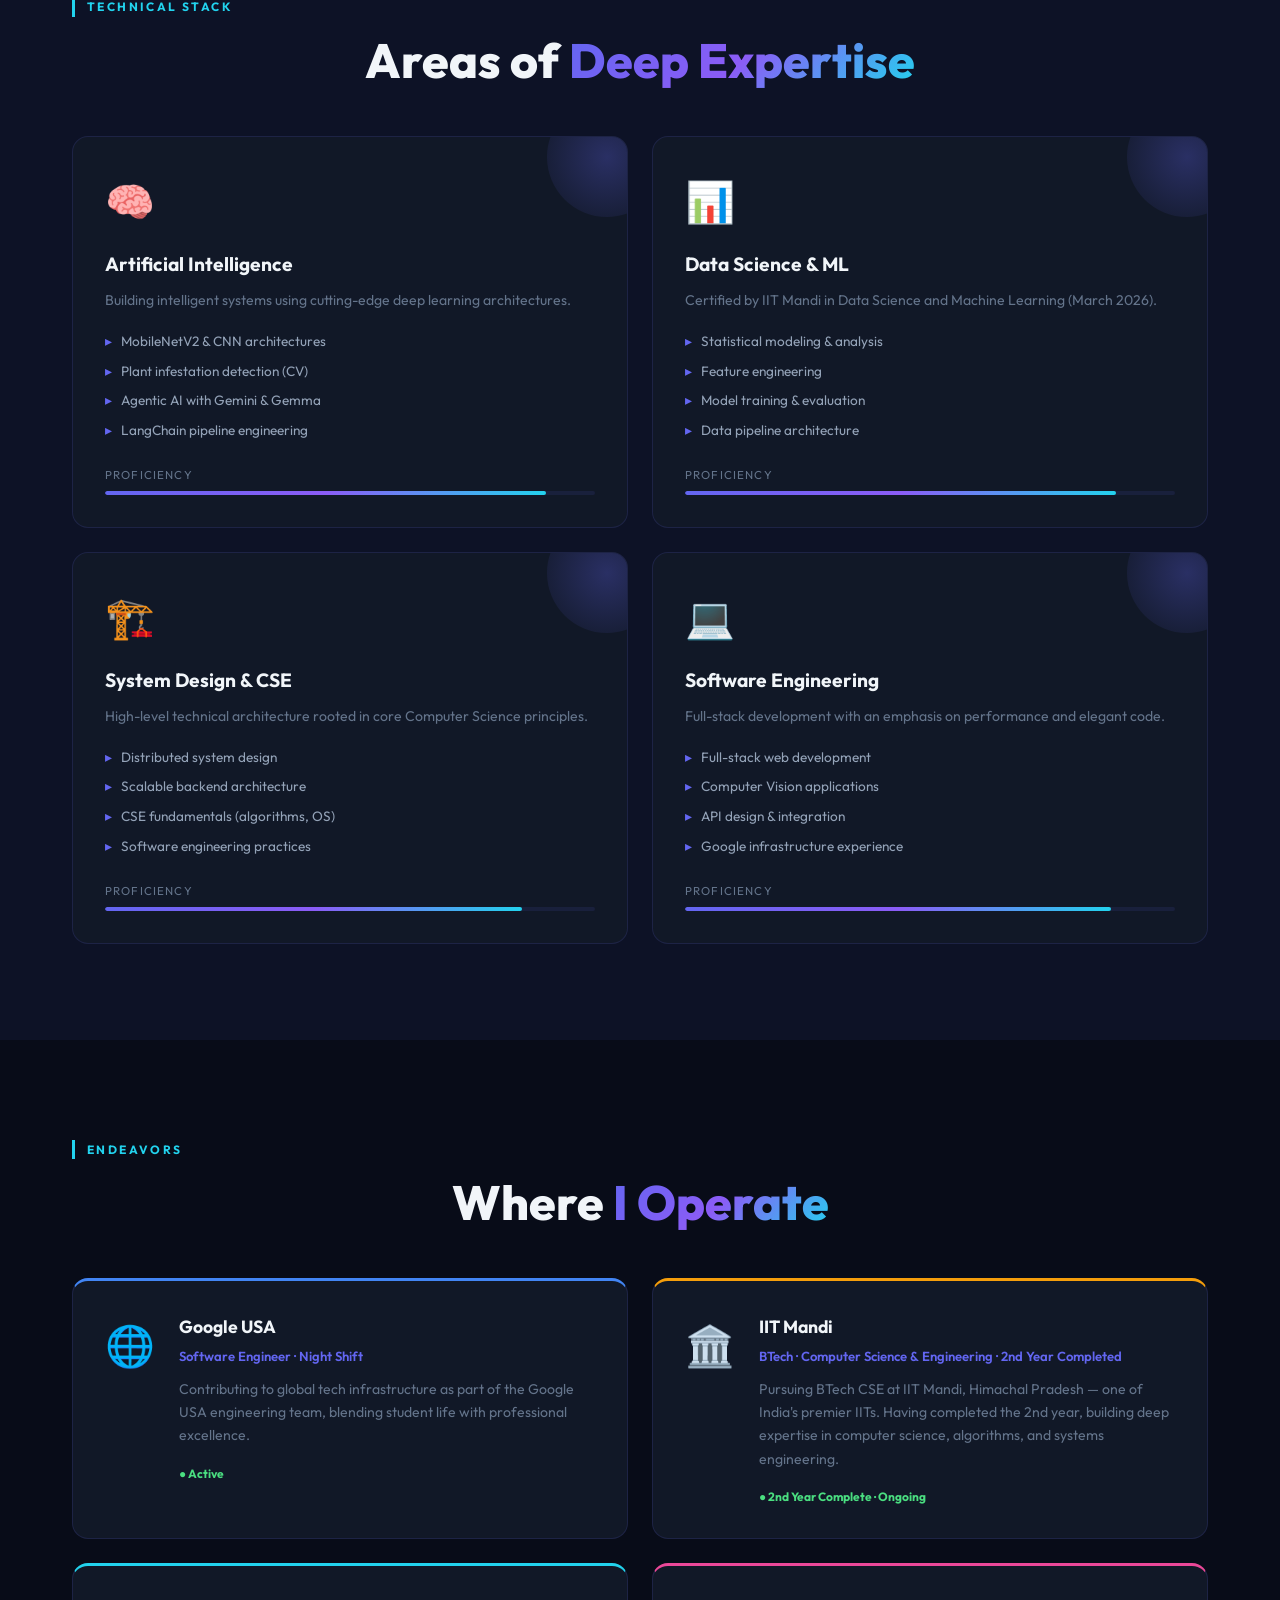
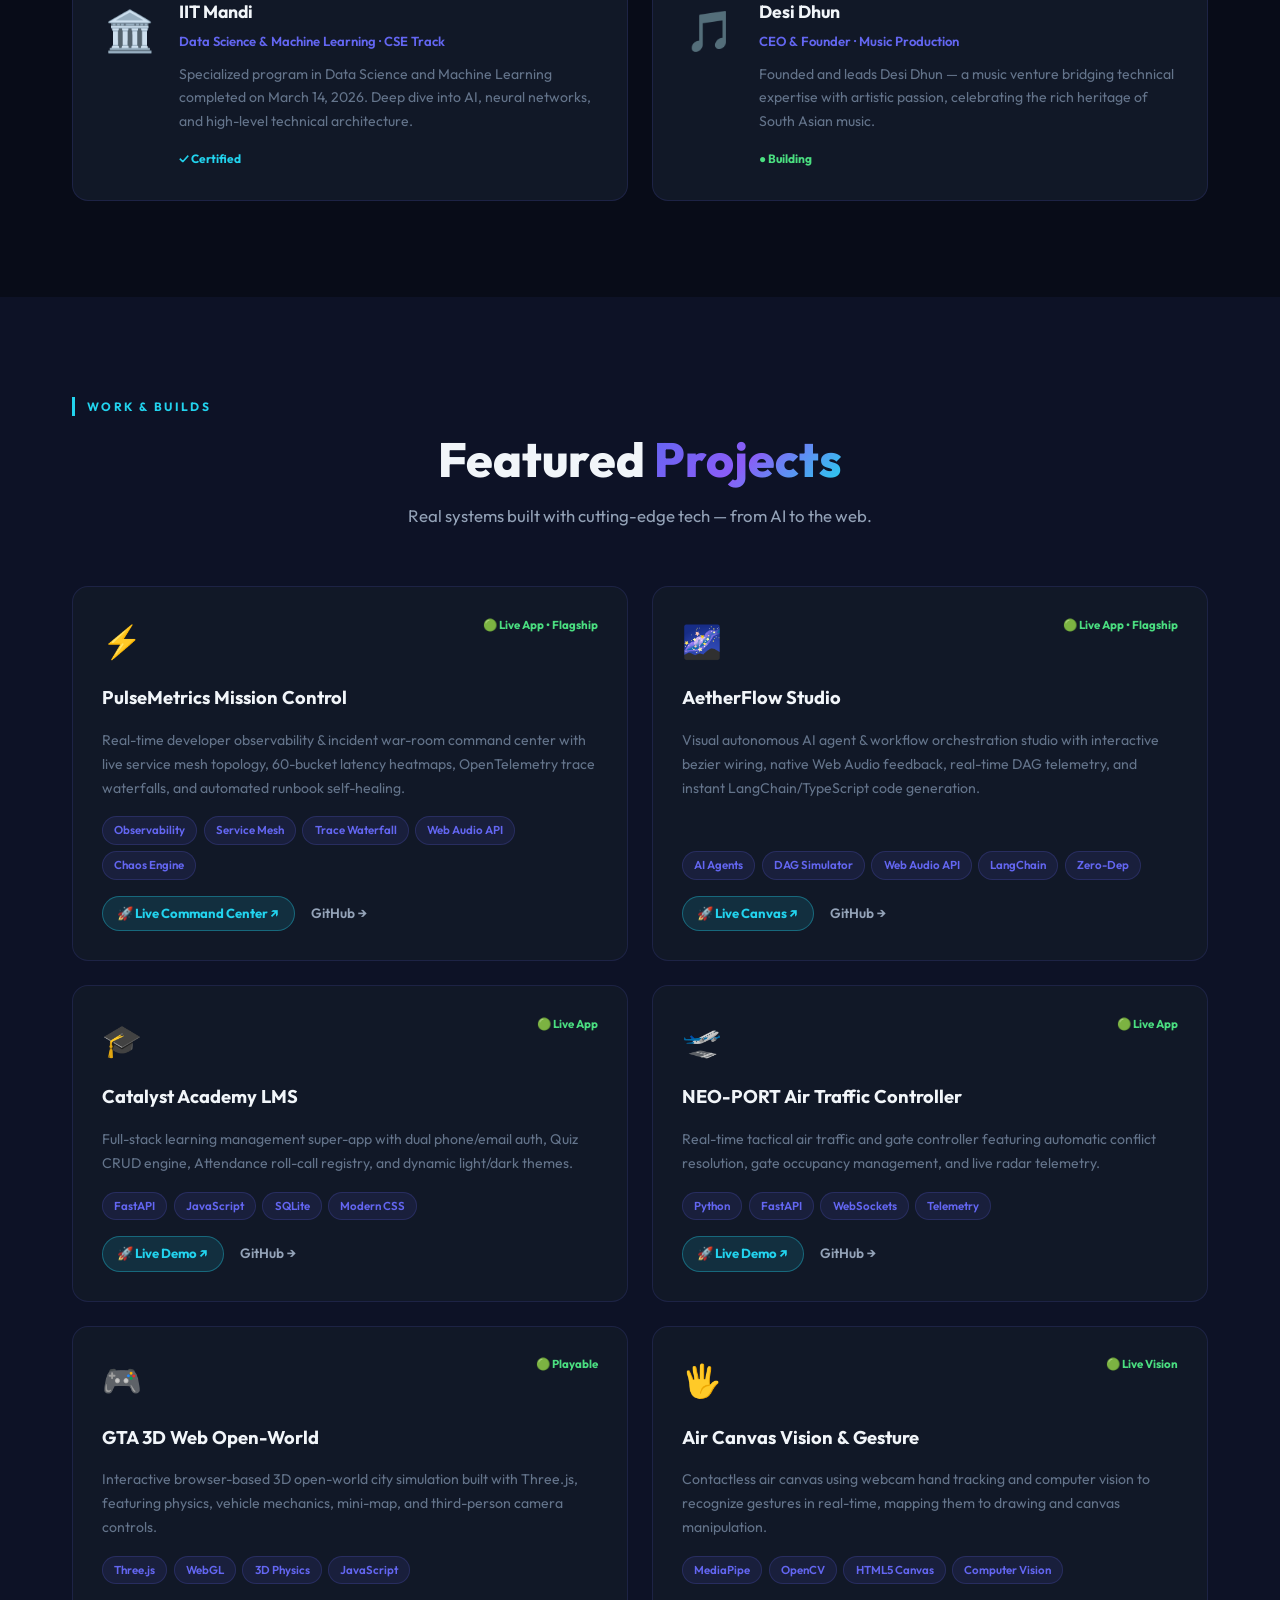
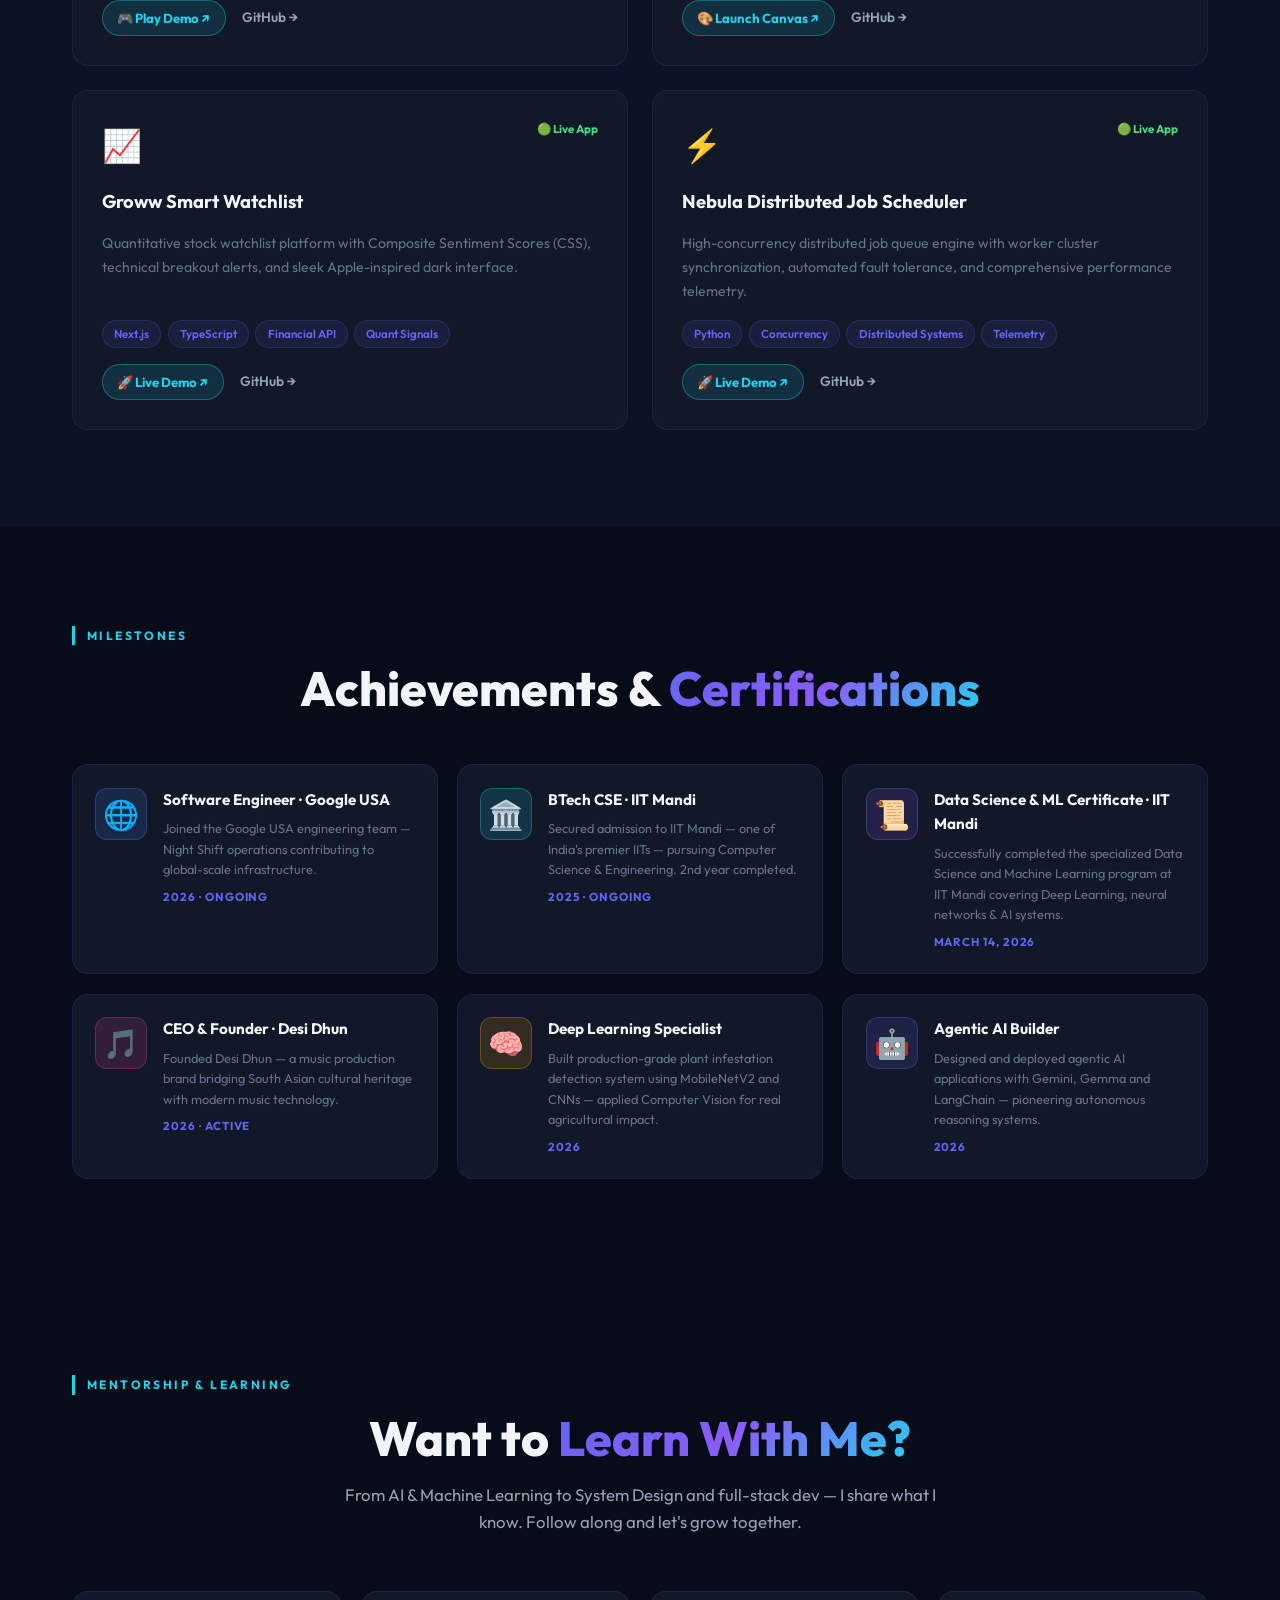
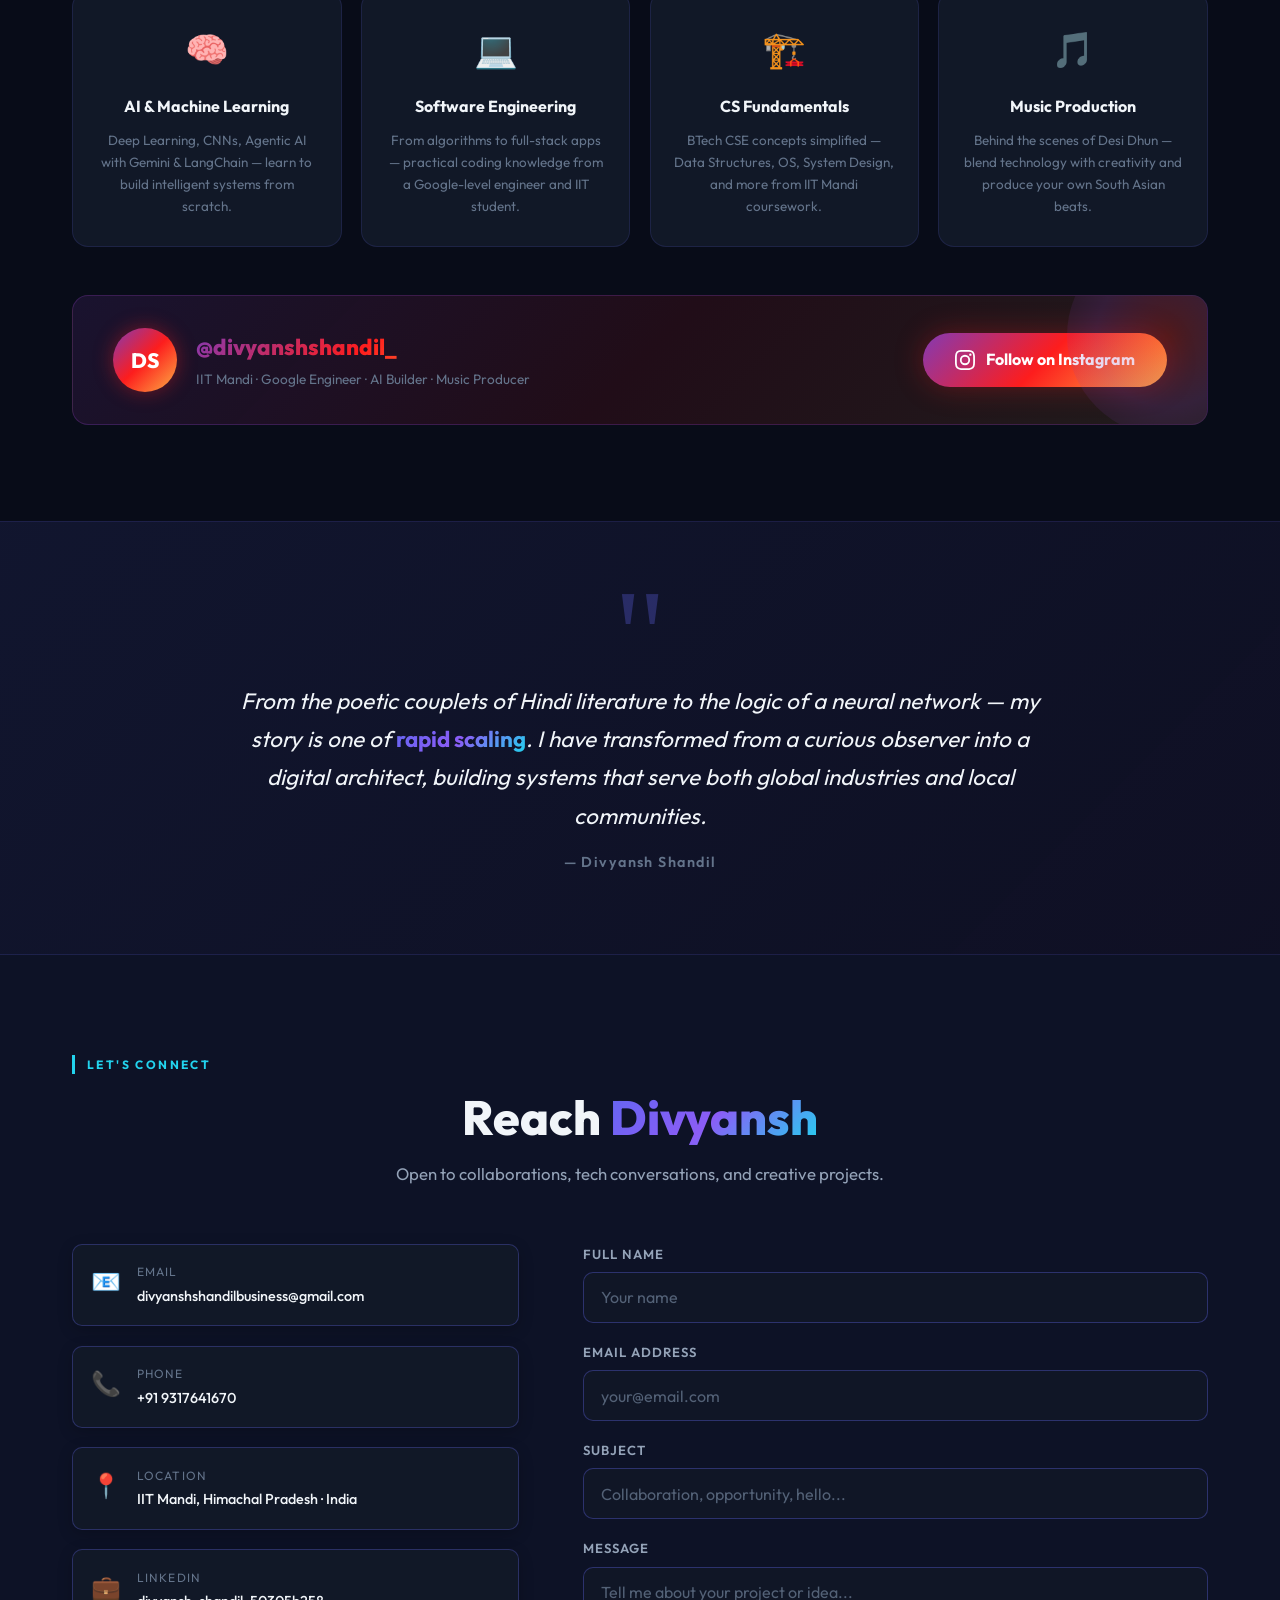
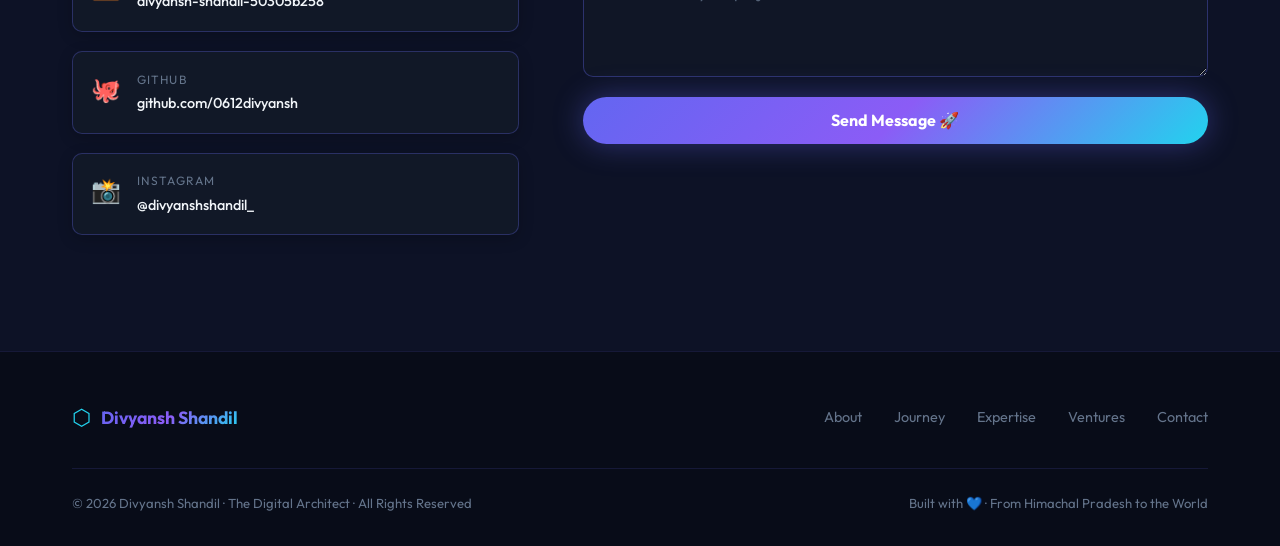
==== commit d120b7e2: "feat: deploy PulseMetrics Mission Control v1.0 and feature in portfolio" ====
--- a/index.html
+++ b/index.html
@@ -412,6 +412,26 @@
       <p class="section-subtitle center">Real systems built with cutting-edge tech — from AI to the web.</p>
       <div class="projects-grid">
 
+        <div class="project-card featured-highlight" id="proj-pulsemetrics">
+          <div class="proj-header">
+            <div class="proj-icon">⚡</div>
+            <div class="proj-status live-badge">🟢 Live App • Flagship</div>
+          </div>
+          <h3 class="proj-title">PulseMetrics Mission Control</h3>
+          <p class="proj-desc">Real-time developer observability & incident war-room command center with live service mesh topology, 60-bucket latency heatmaps, OpenTelemetry trace waterfalls, and automated runbook self-healing.</p>
+          <div class="proj-stack">
+            <span class="stack-tag">Observability</span>
+            <span class="stack-tag">Service Mesh</span>
+            <span class="stack-tag">Trace Waterfall</span>
+            <span class="stack-tag">Web Audio API</span>
+            <span class="stack-tag">Chaos Engine</span>
+          </div>
+          <div class="proj-links">
+            <a href="https://0612divyansh.github.io/pulsemetrics-mission-control/" target="_blank" rel="noopener" class="proj-link-primary">🚀 Live Command Center ↗</a>
+            <a href="https://github.com/0612divyansh/pulsemetrics-mission-control" target="_blank" rel="noopener" class="proj-link">GitHub →</a>
+          </div>
+        </div>
+
         <div class="project-card featured-highlight" id="proj-aetherflow">
           <div class="proj-header">
             <div class="proj-icon">🌌</div>
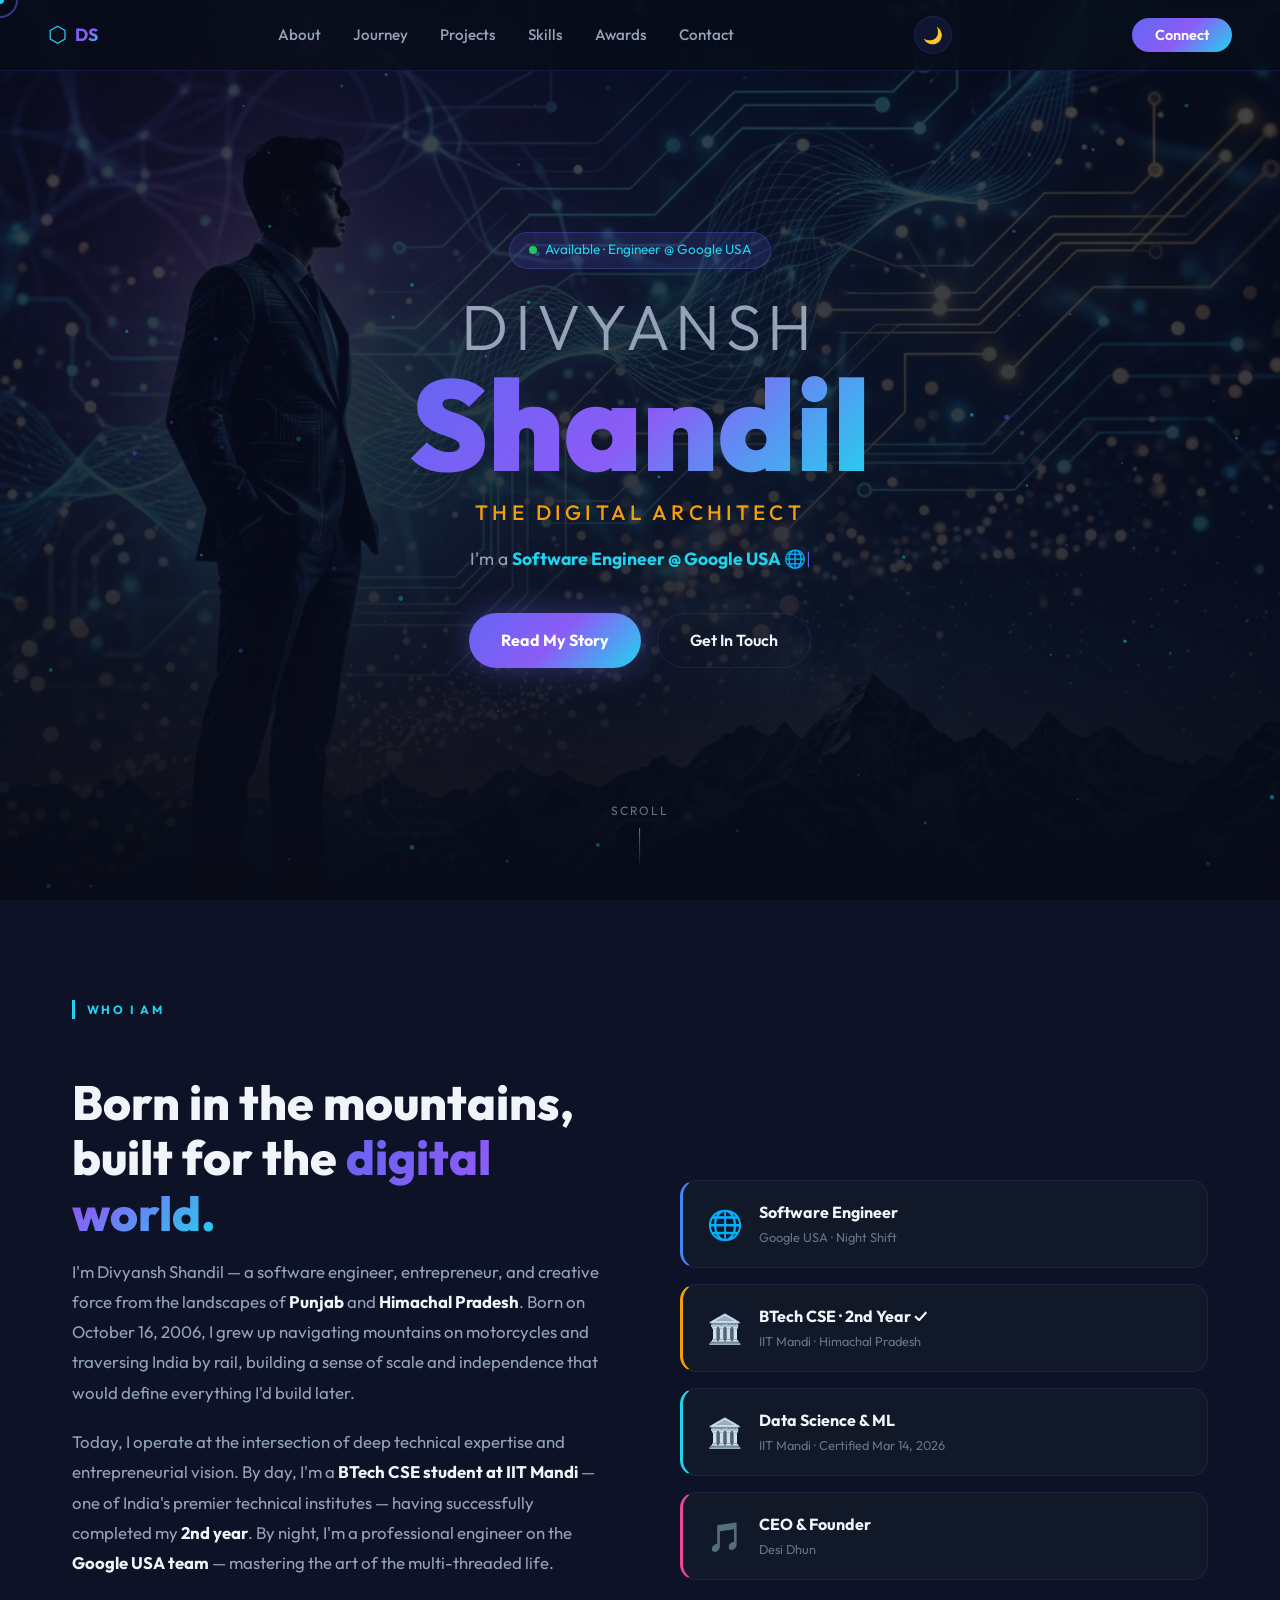
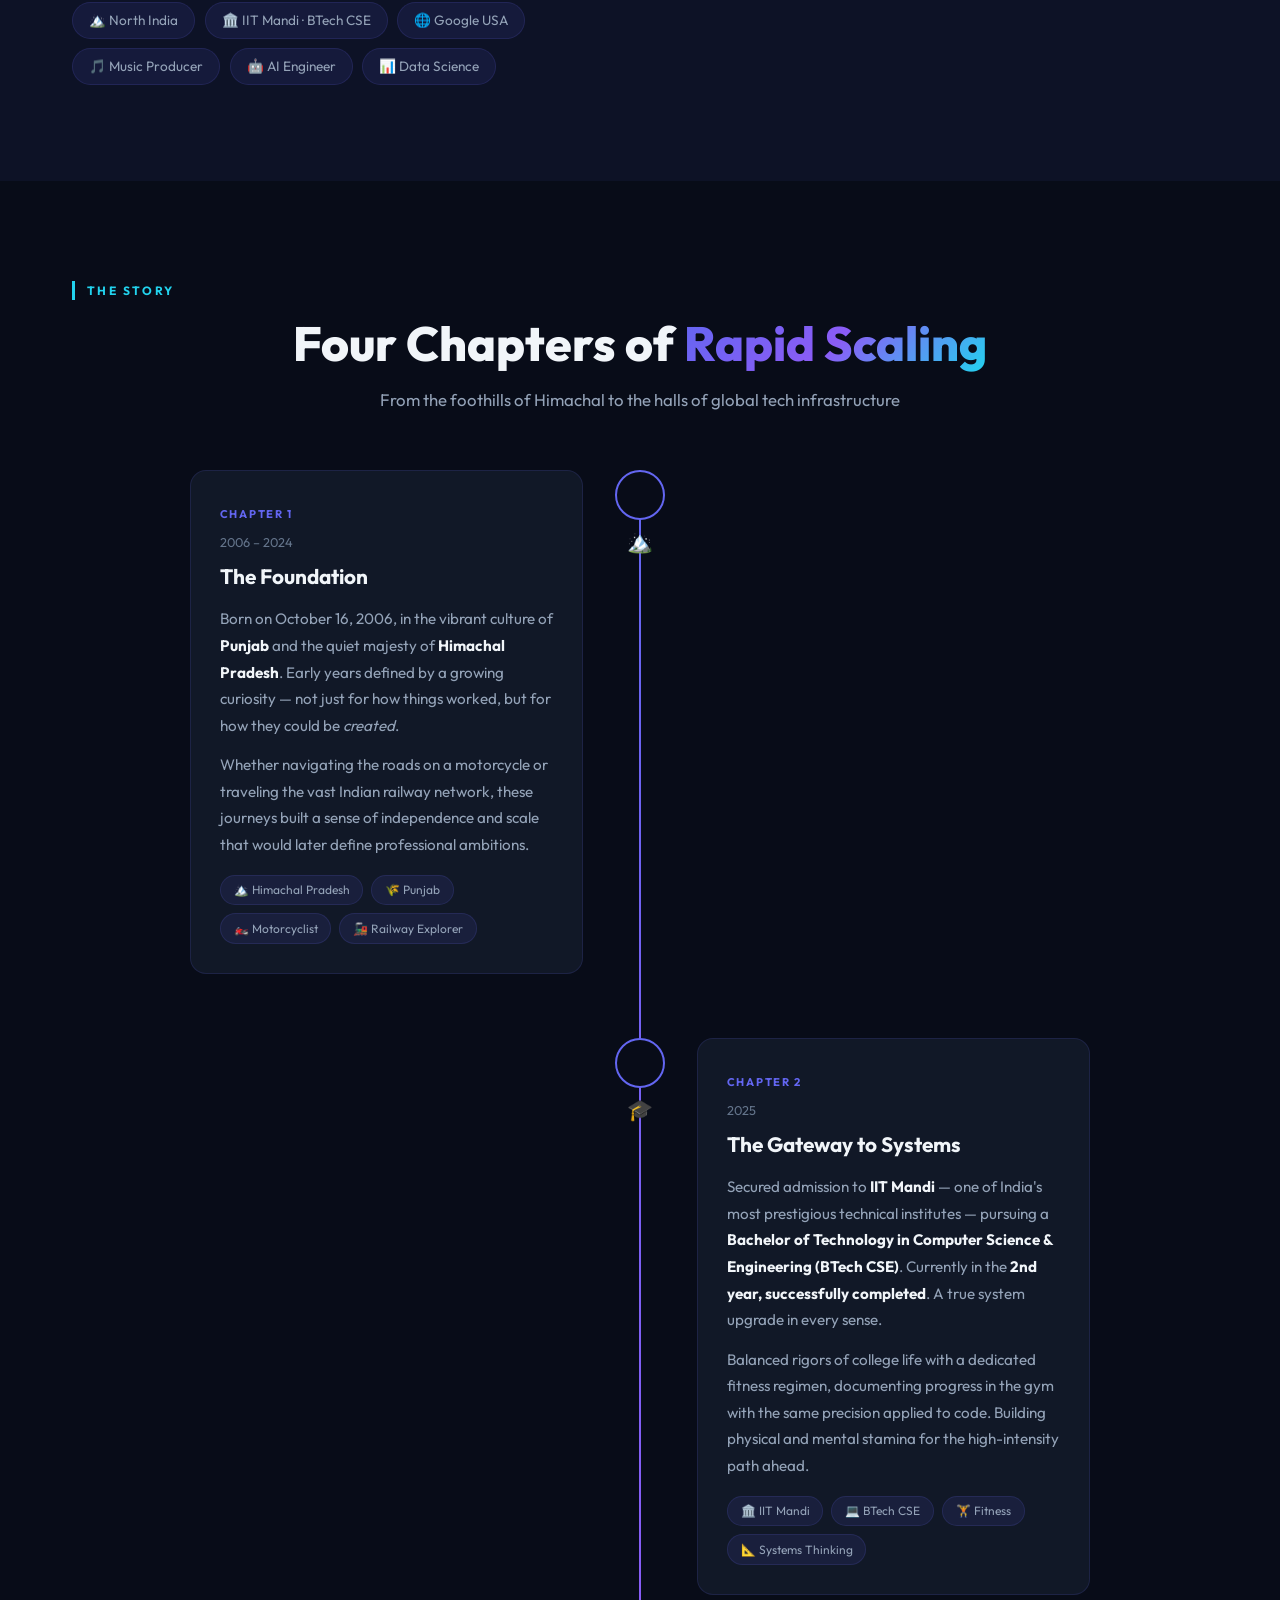
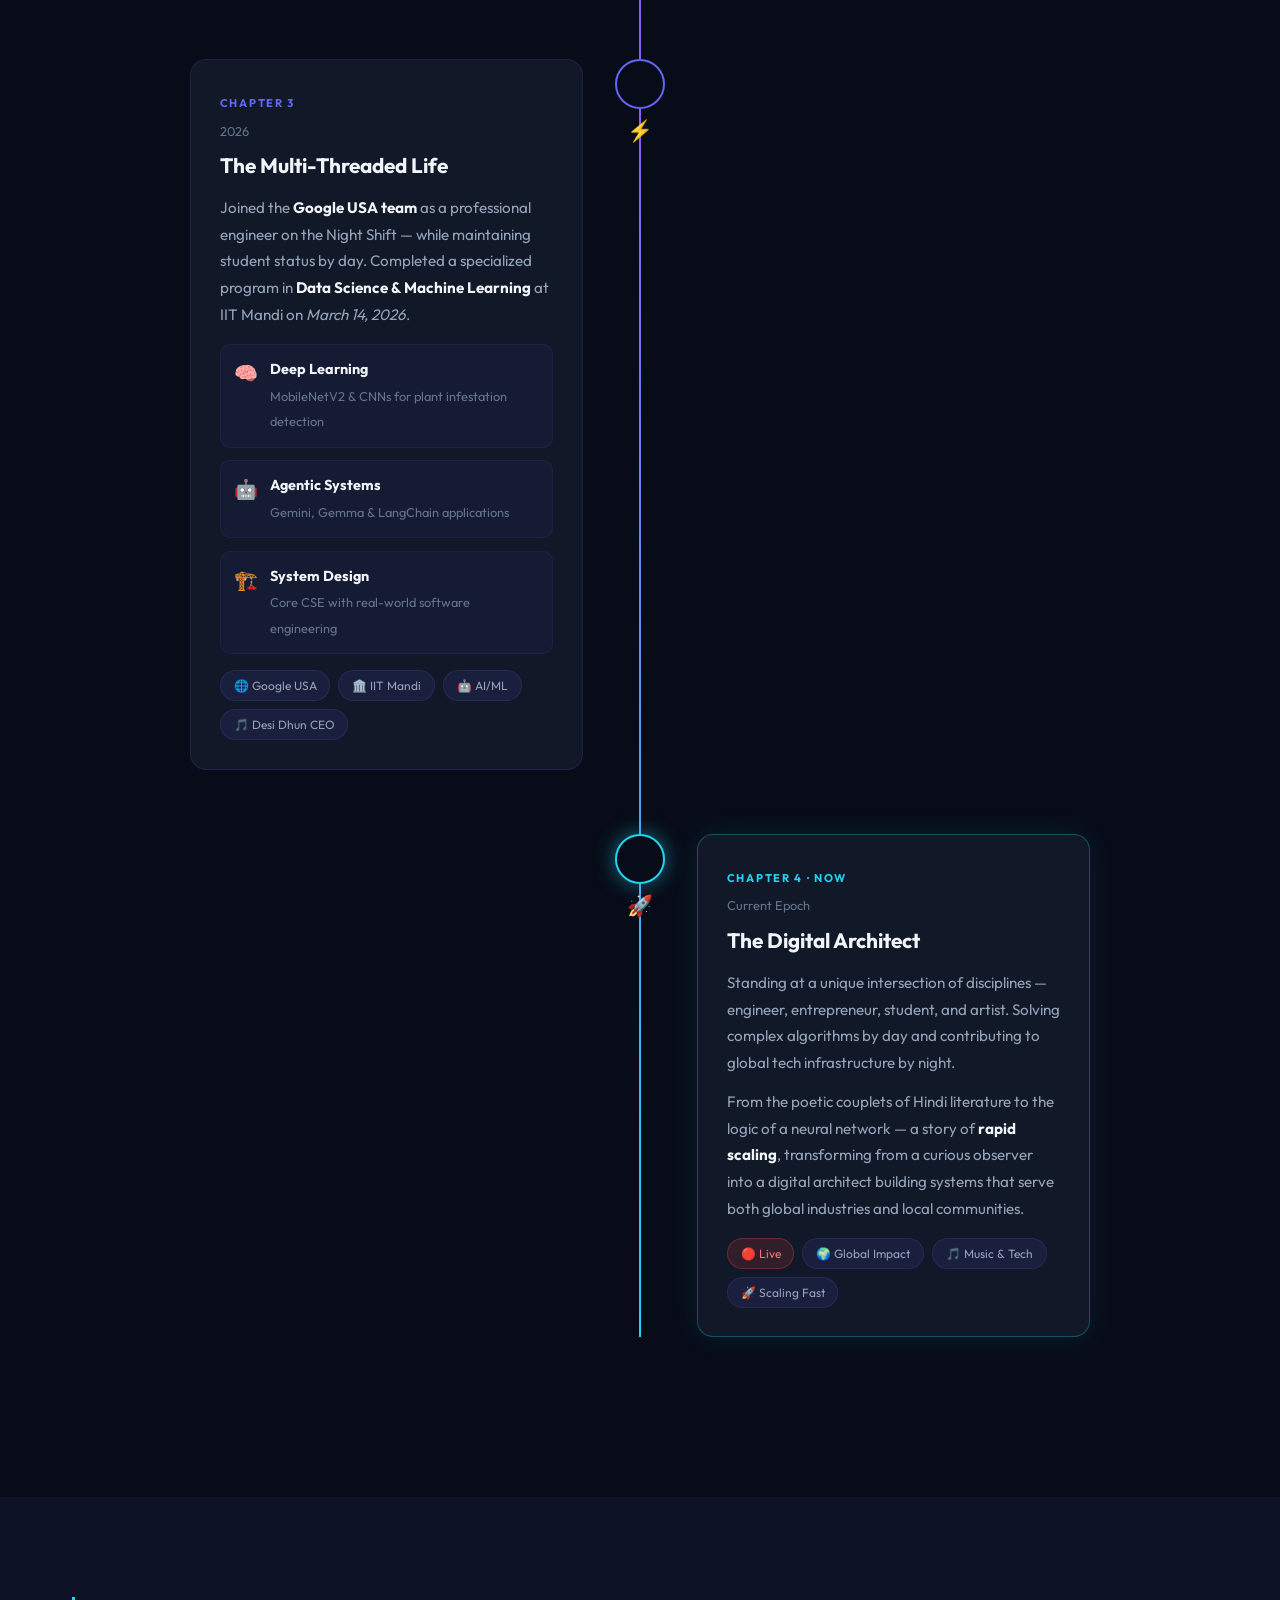
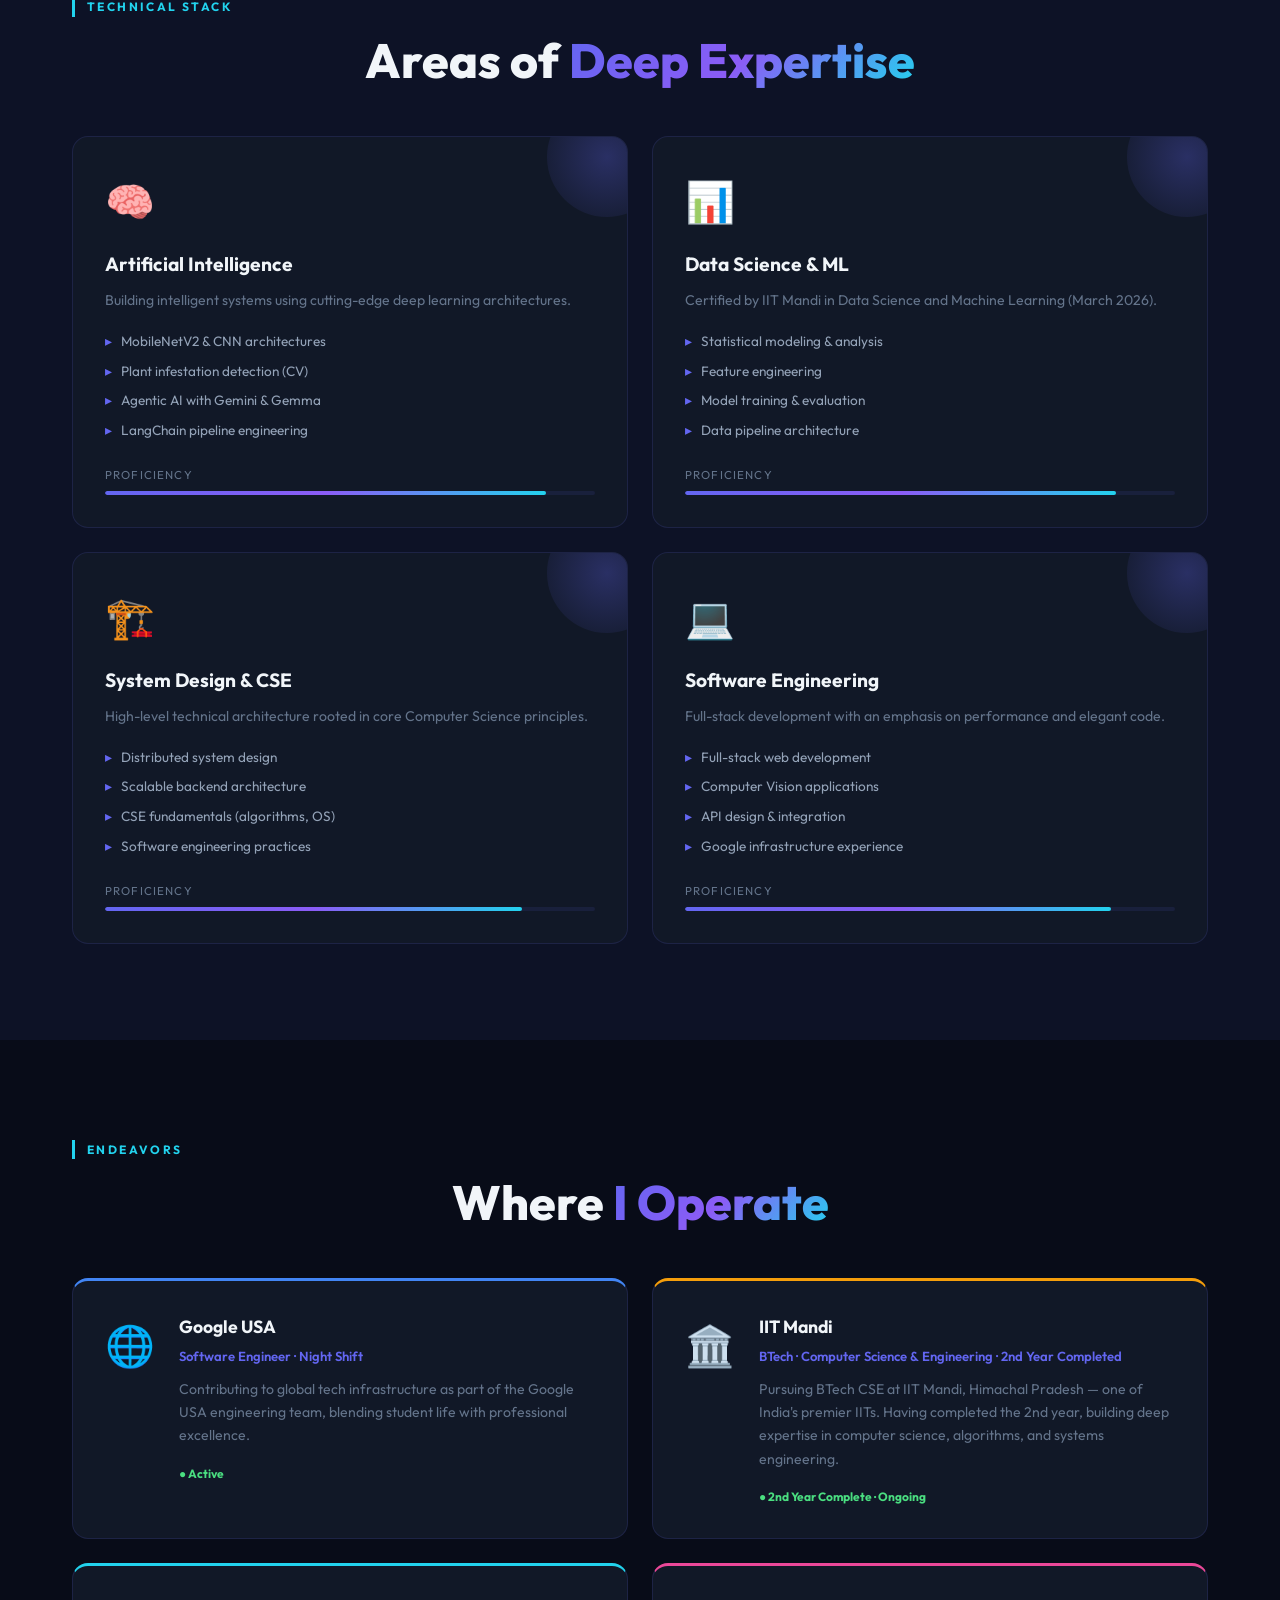
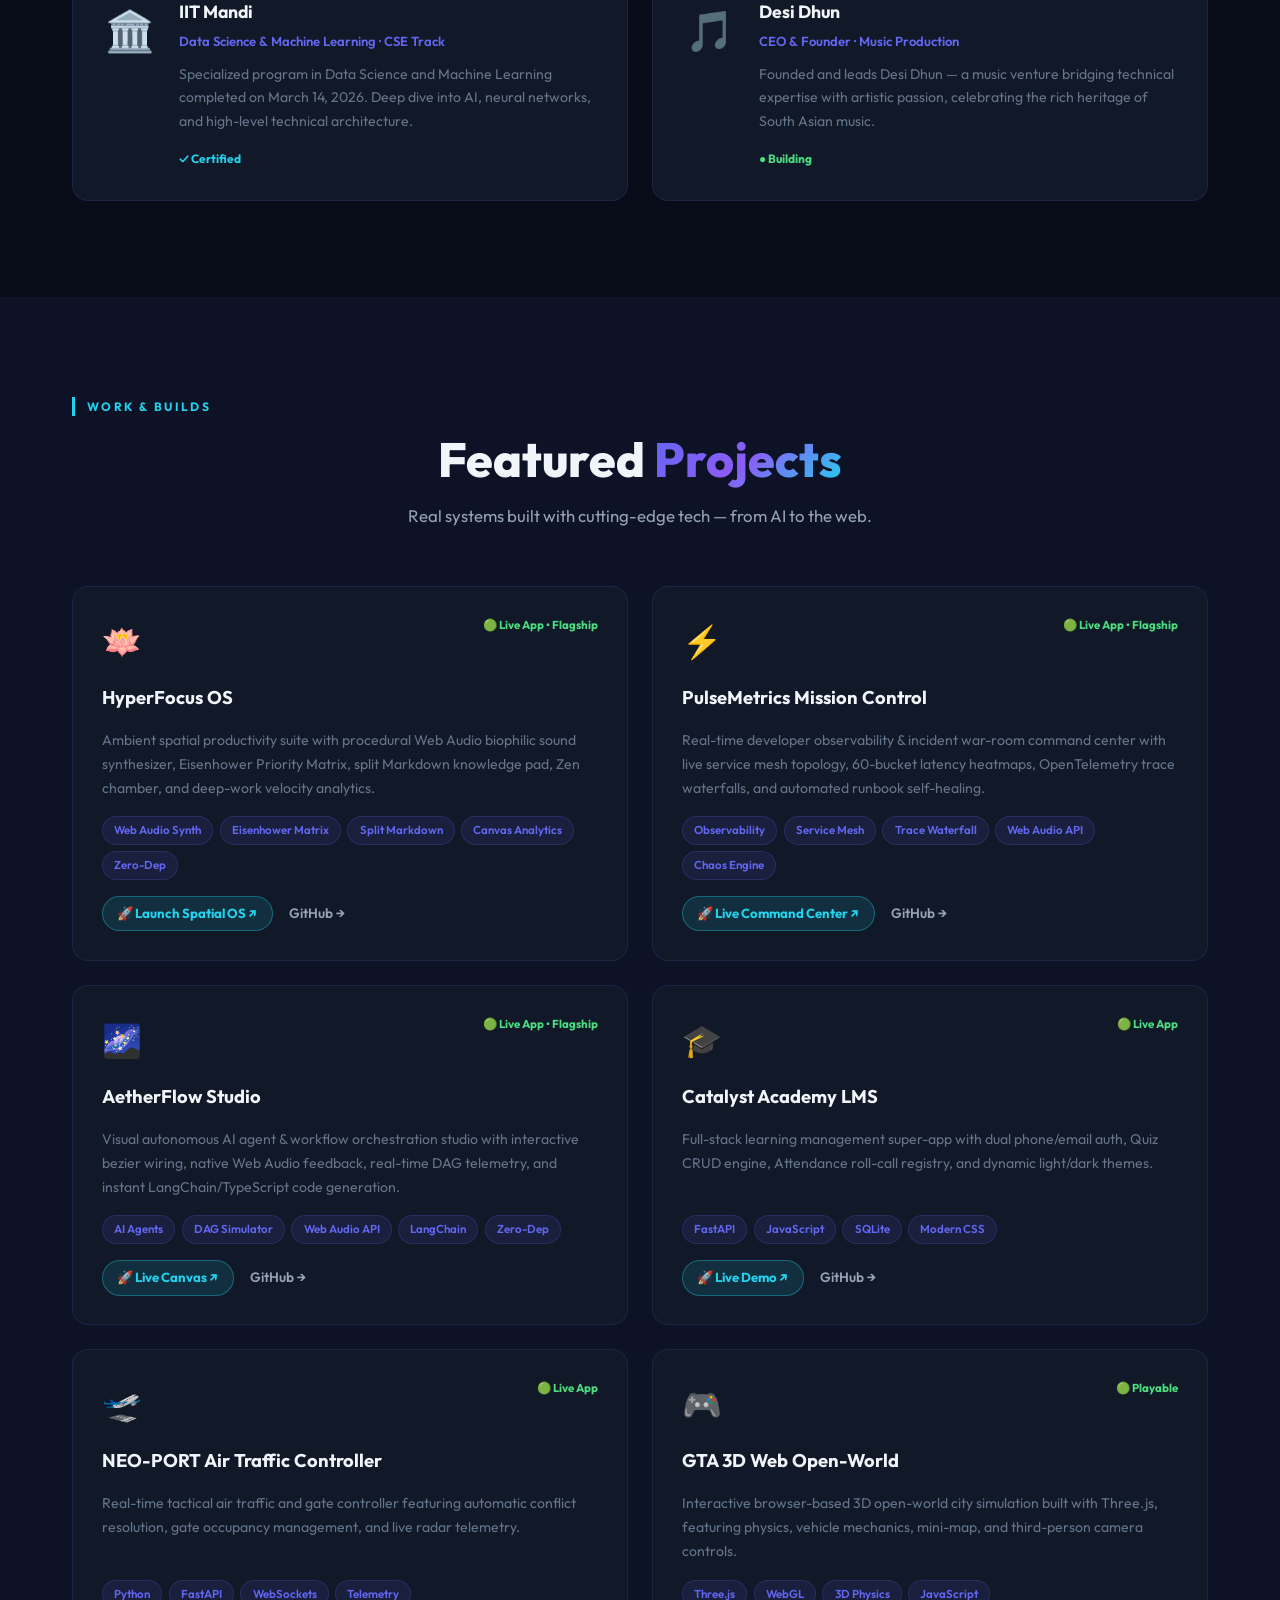
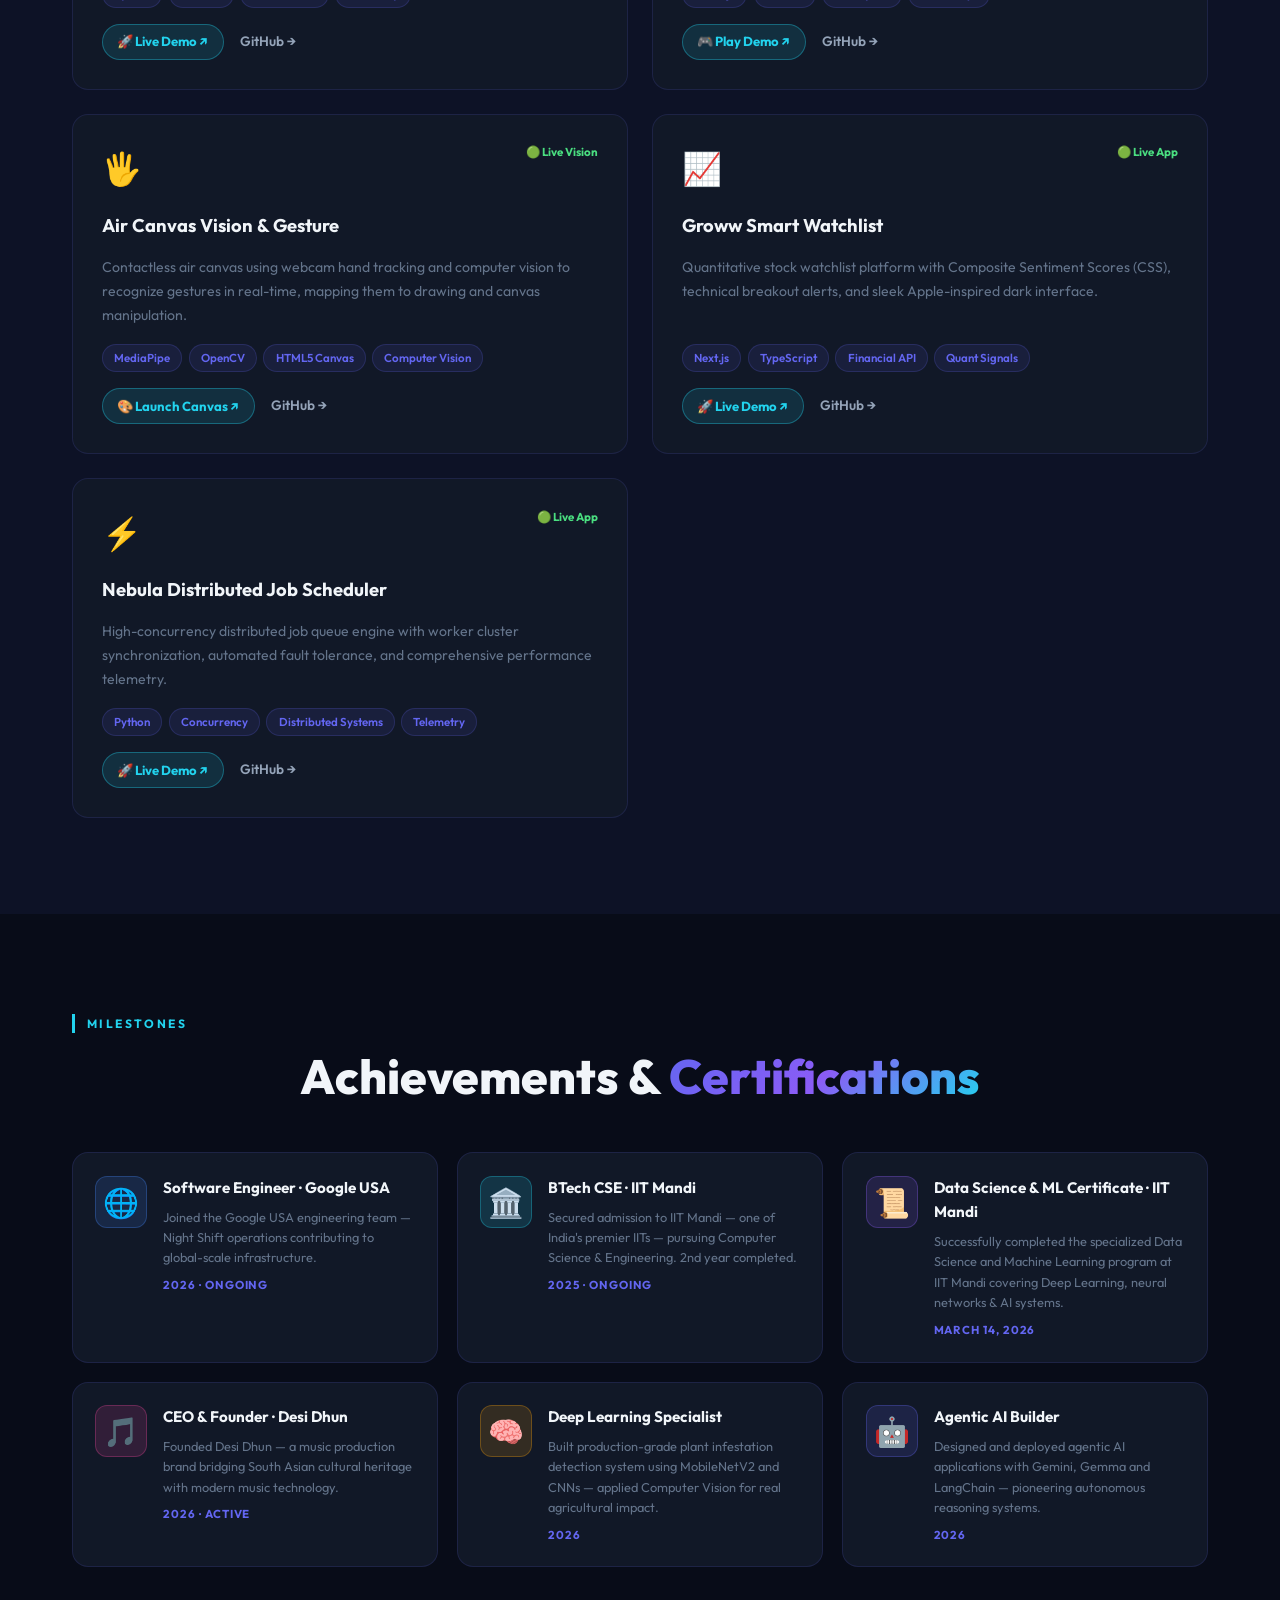
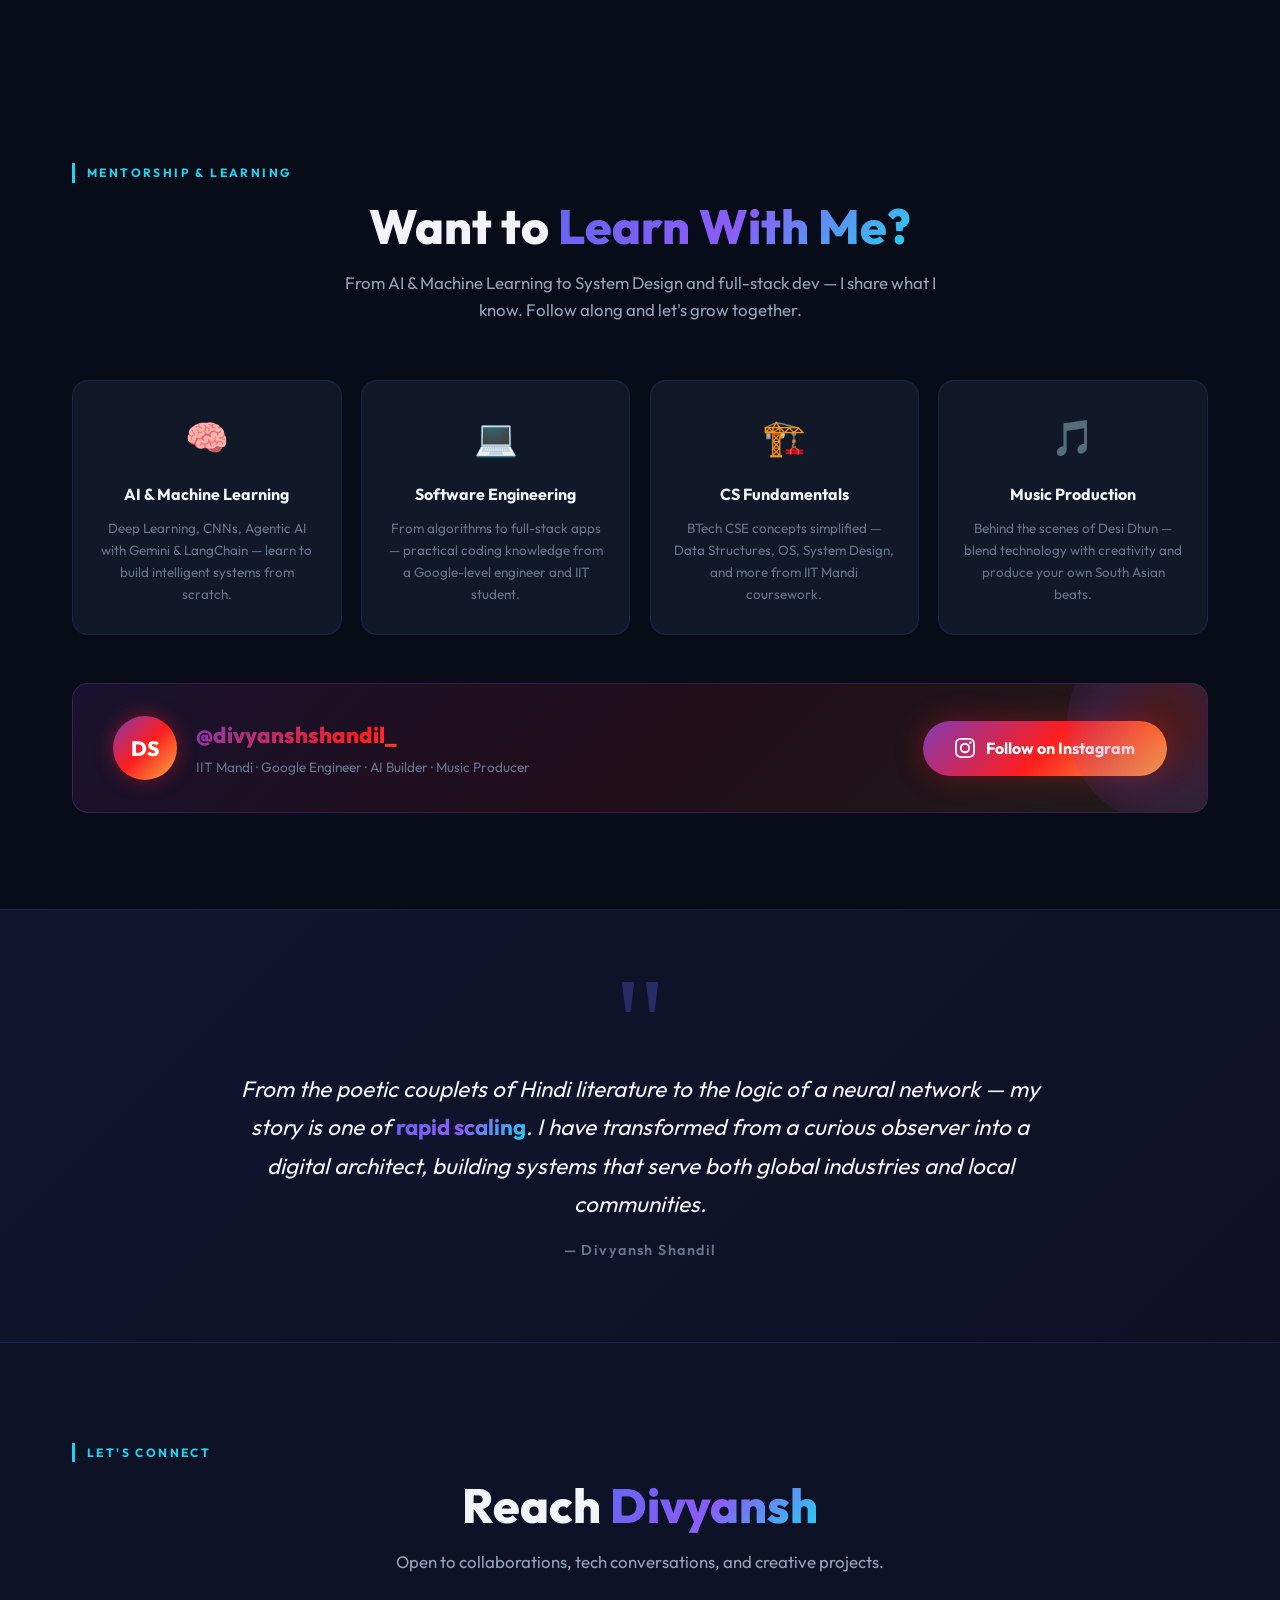
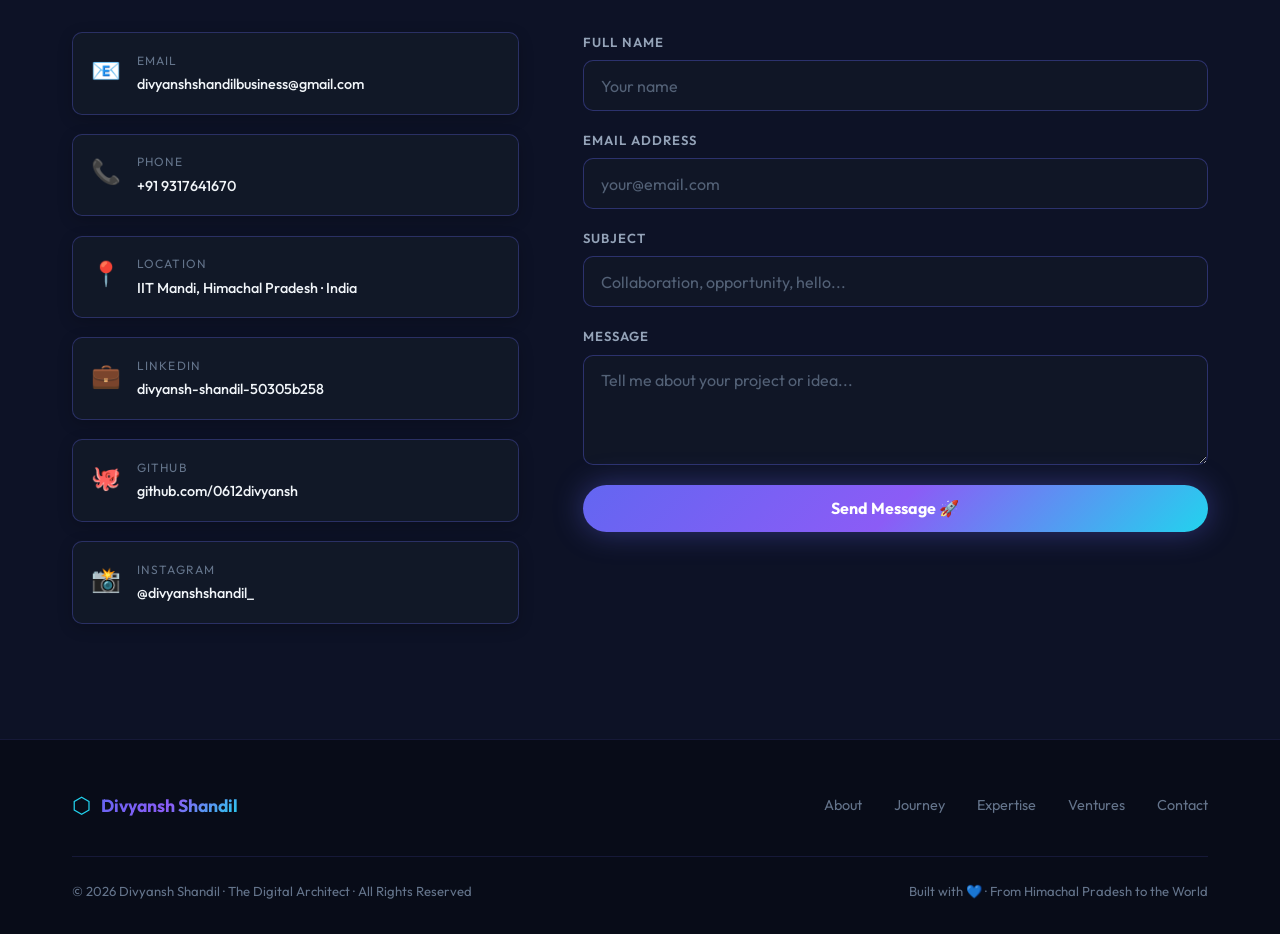
==== commit a9431b8e: "feat: deploy HyperFocus OS v1.0 and feature in portfolio" ====
--- a/index.html
+++ b/index.html
@@ -412,6 +412,26 @@
       <p class="section-subtitle center">Real systems built with cutting-edge tech — from AI to the web.</p>
       <div class="projects-grid">
 
+        <div class="project-card featured-highlight" id="proj-hyperfocus">
+          <div class="proj-header">
+            <div class="proj-icon">🪷</div>
+            <div class="proj-status live-badge">🟢 Live App • Flagship</div>
+          </div>
+          <h3 class="proj-title">HyperFocus OS</h3>
+          <p class="proj-desc">Ambient spatial productivity suite with procedural Web Audio biophilic sound synthesizer, Eisenhower Priority Matrix, split Markdown knowledge pad, Zen chamber, and deep-work velocity analytics.</p>
+          <div class="proj-stack">
+            <span class="stack-tag">Web Audio Synth</span>
+            <span class="stack-tag">Eisenhower Matrix</span>
+            <span class="stack-tag">Split Markdown</span>
+            <span class="stack-tag">Canvas Analytics</span>
+            <span class="stack-tag">Zero-Dep</span>
+          </div>
+          <div class="proj-links">
+            <a href="https://0612divyansh.github.io/hyperfocus-os/" target="_blank" rel="noopener" class="proj-link-primary">🚀 Launch Spatial OS ↗</a>
+            <a href="https://github.com/0612divyansh/hyperfocus-os" target="_blank" rel="noopener" class="proj-link">GitHub →</a>
+          </div>
+        </div>
+
         <div class="project-card featured-highlight" id="proj-pulsemetrics">
           <div class="proj-header">
             <div class="proj-icon">⚡</div>
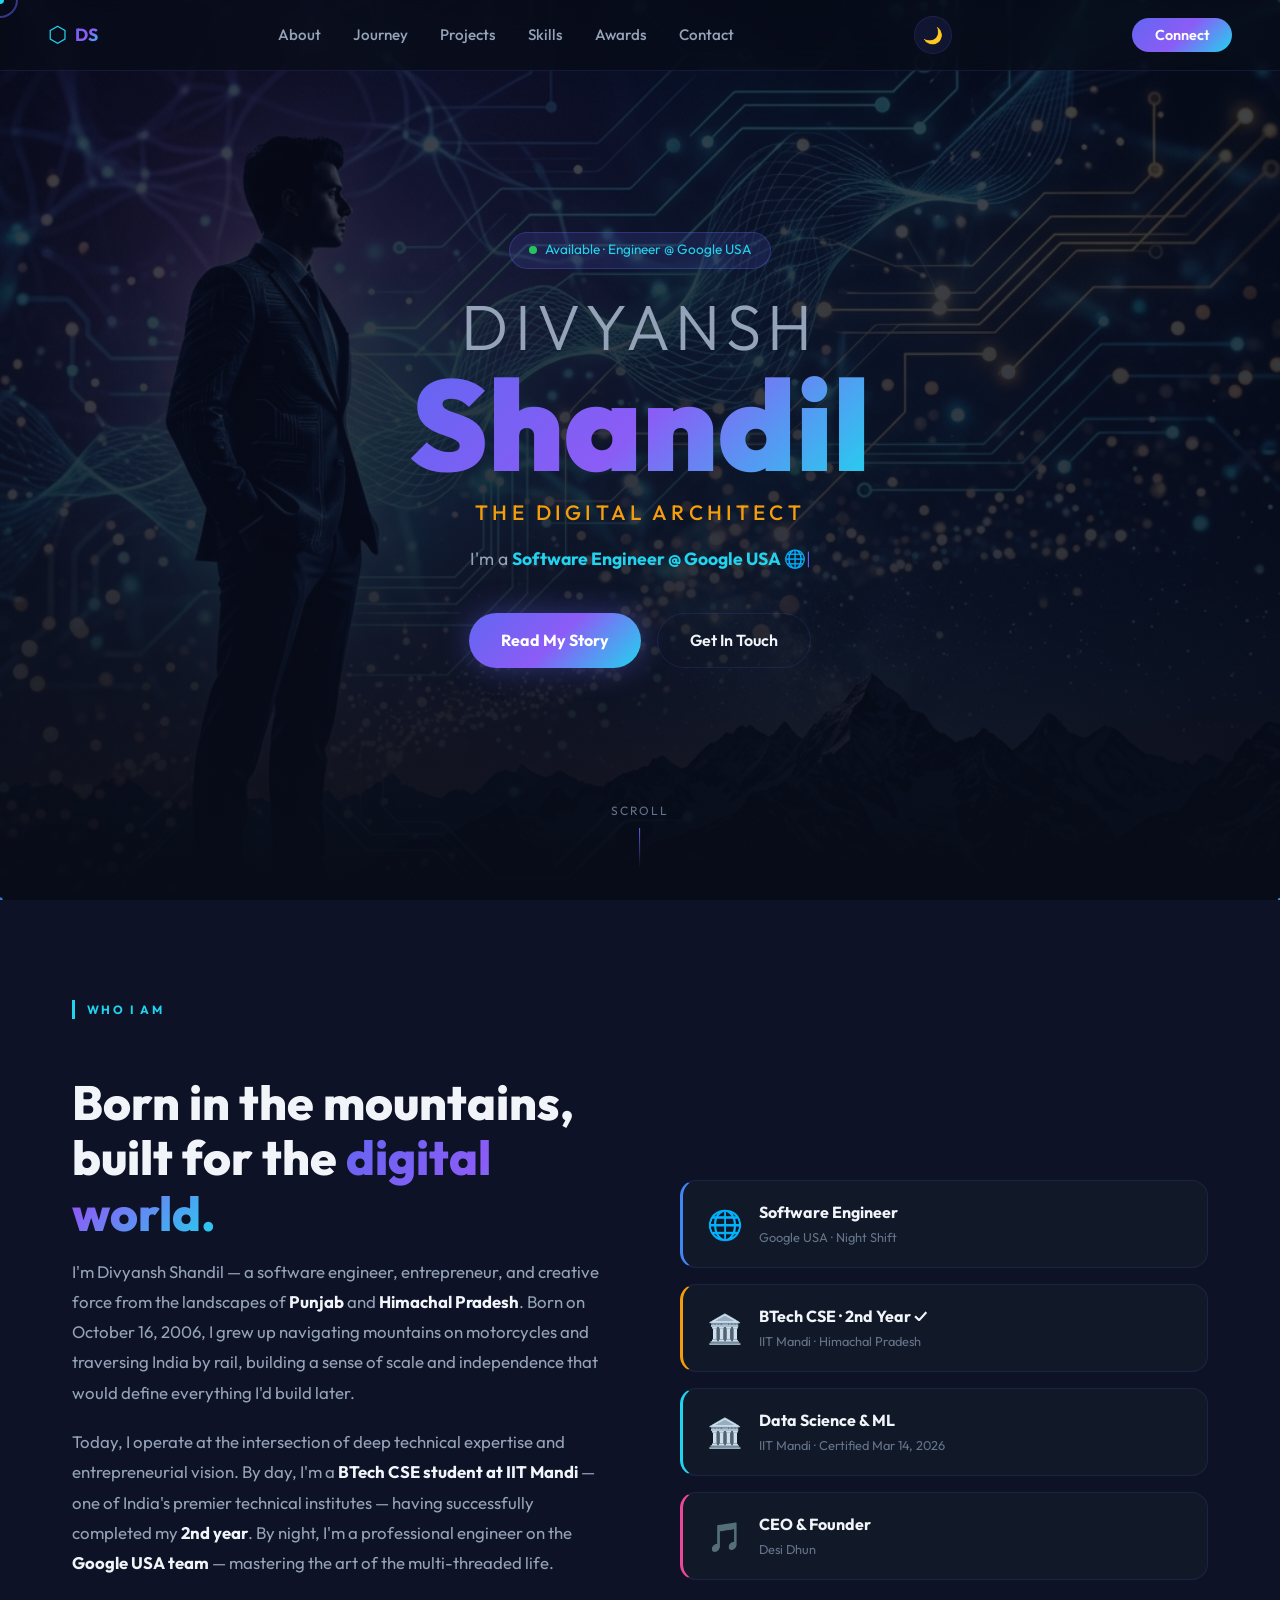
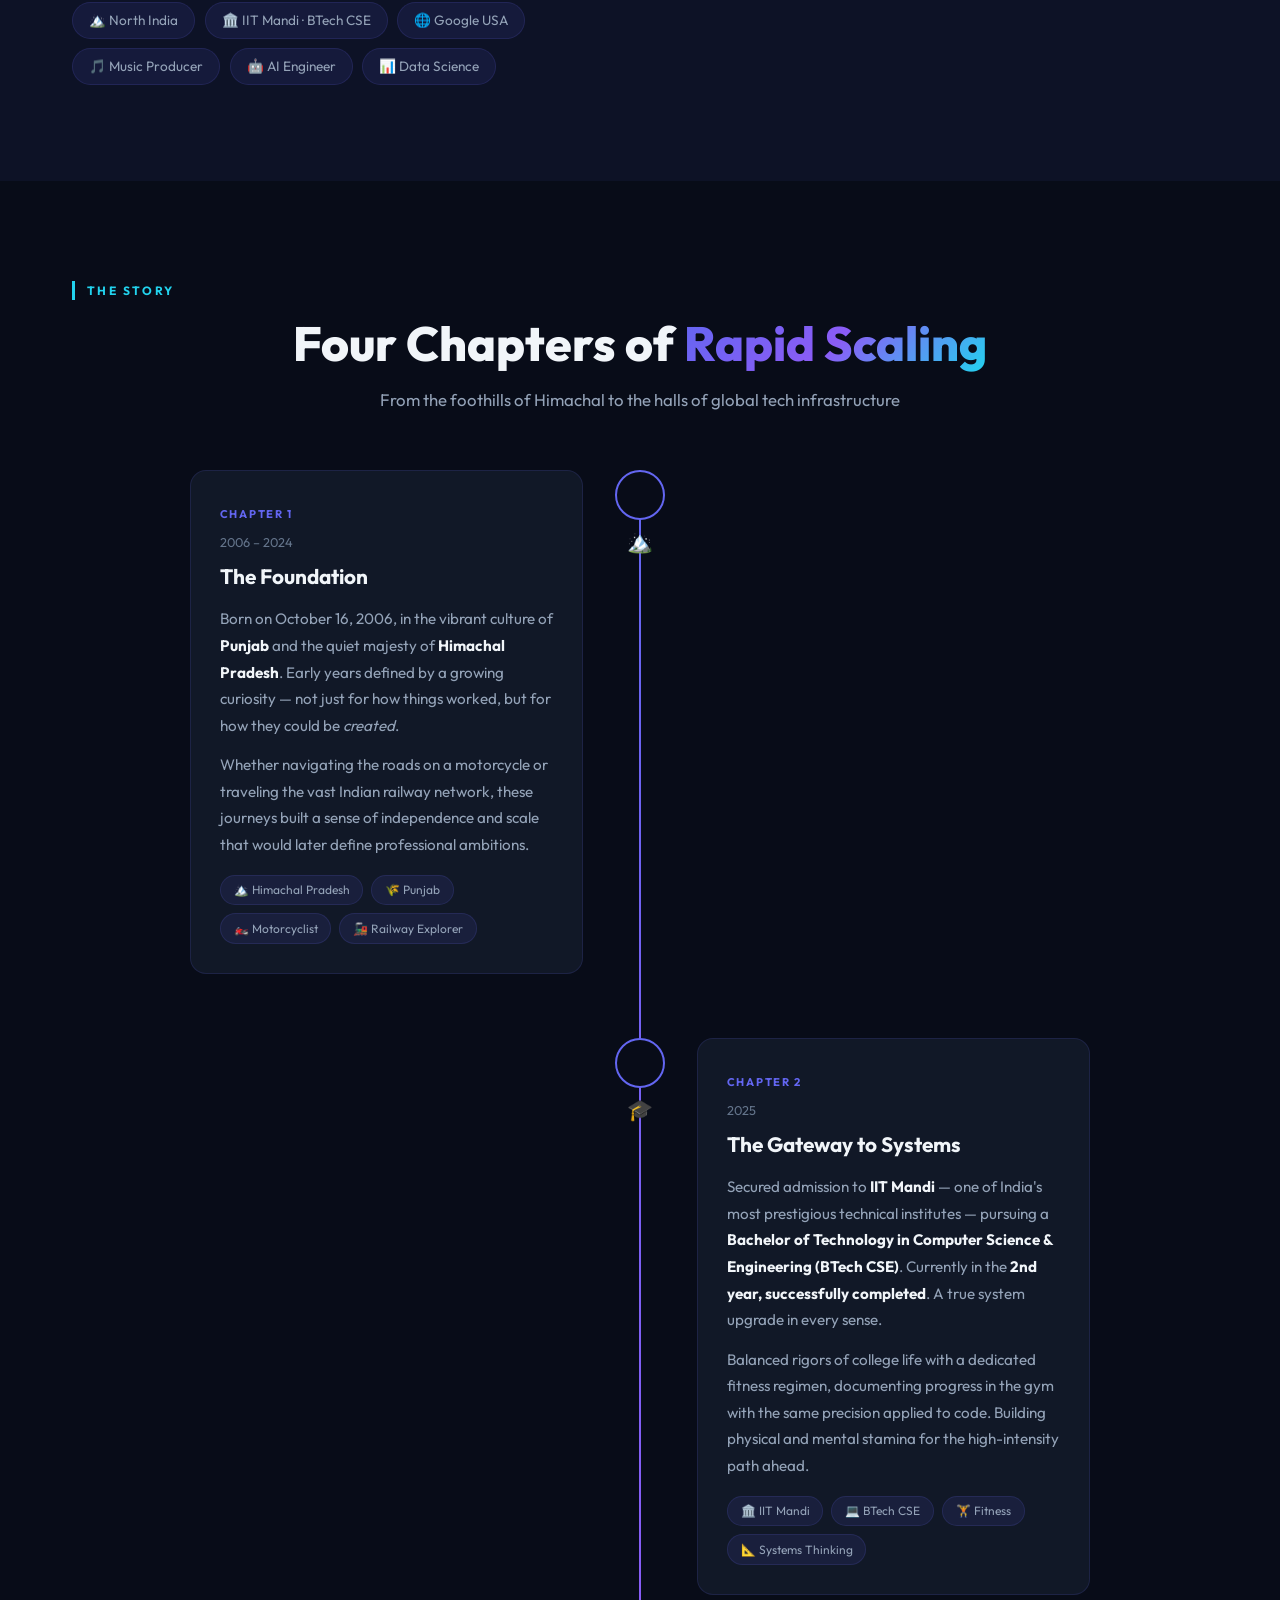
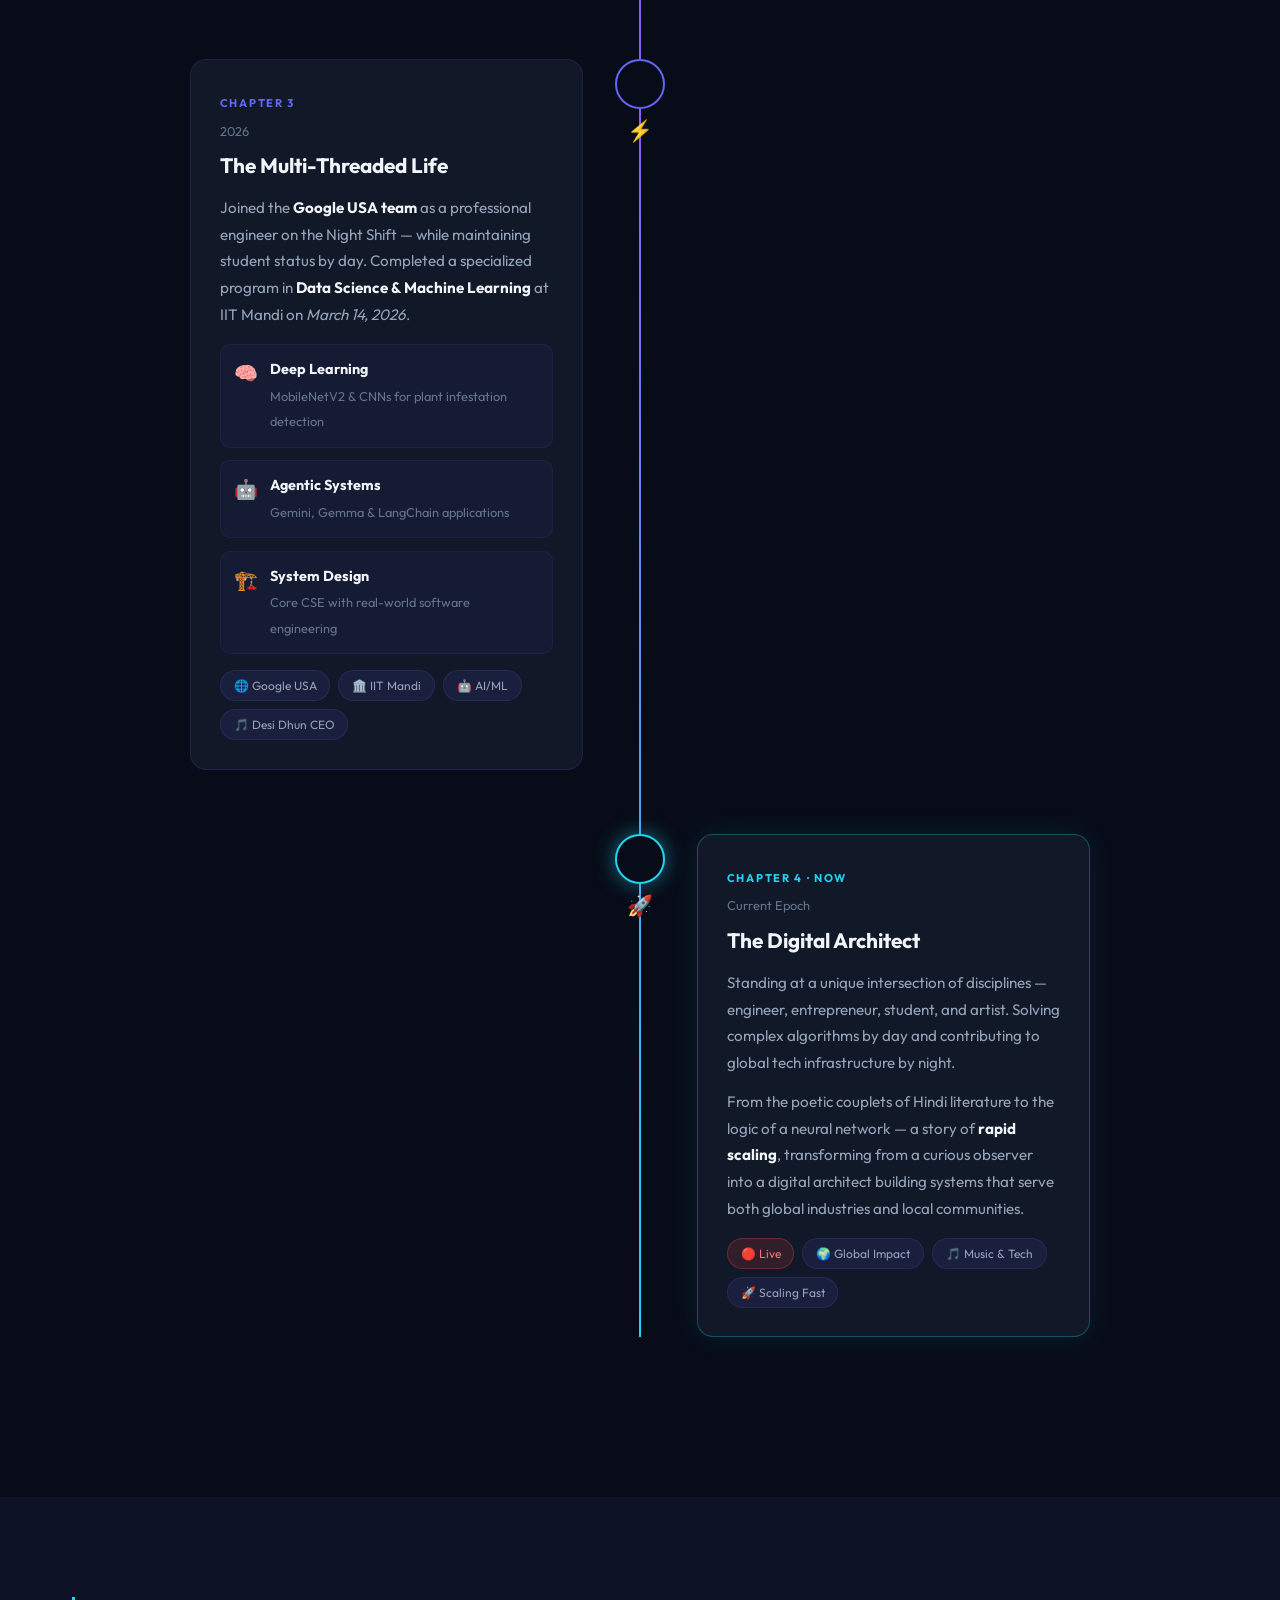
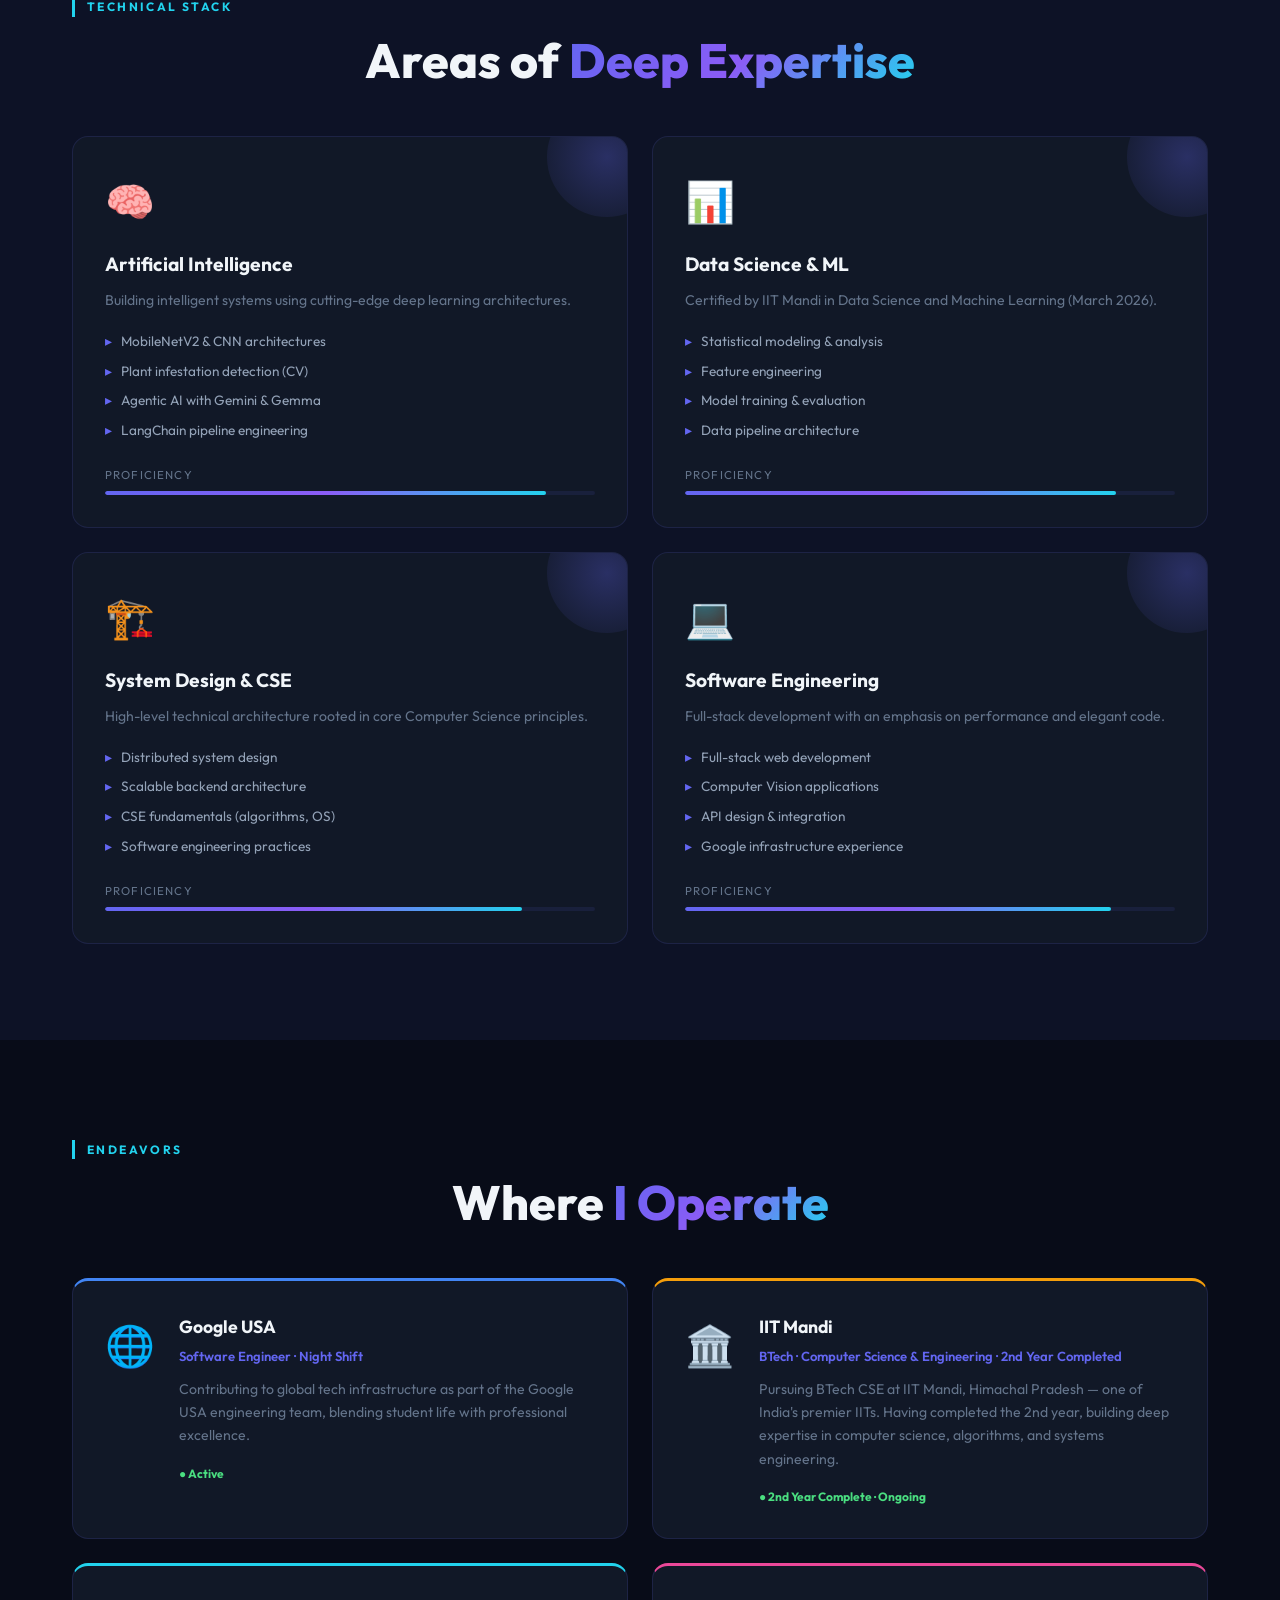
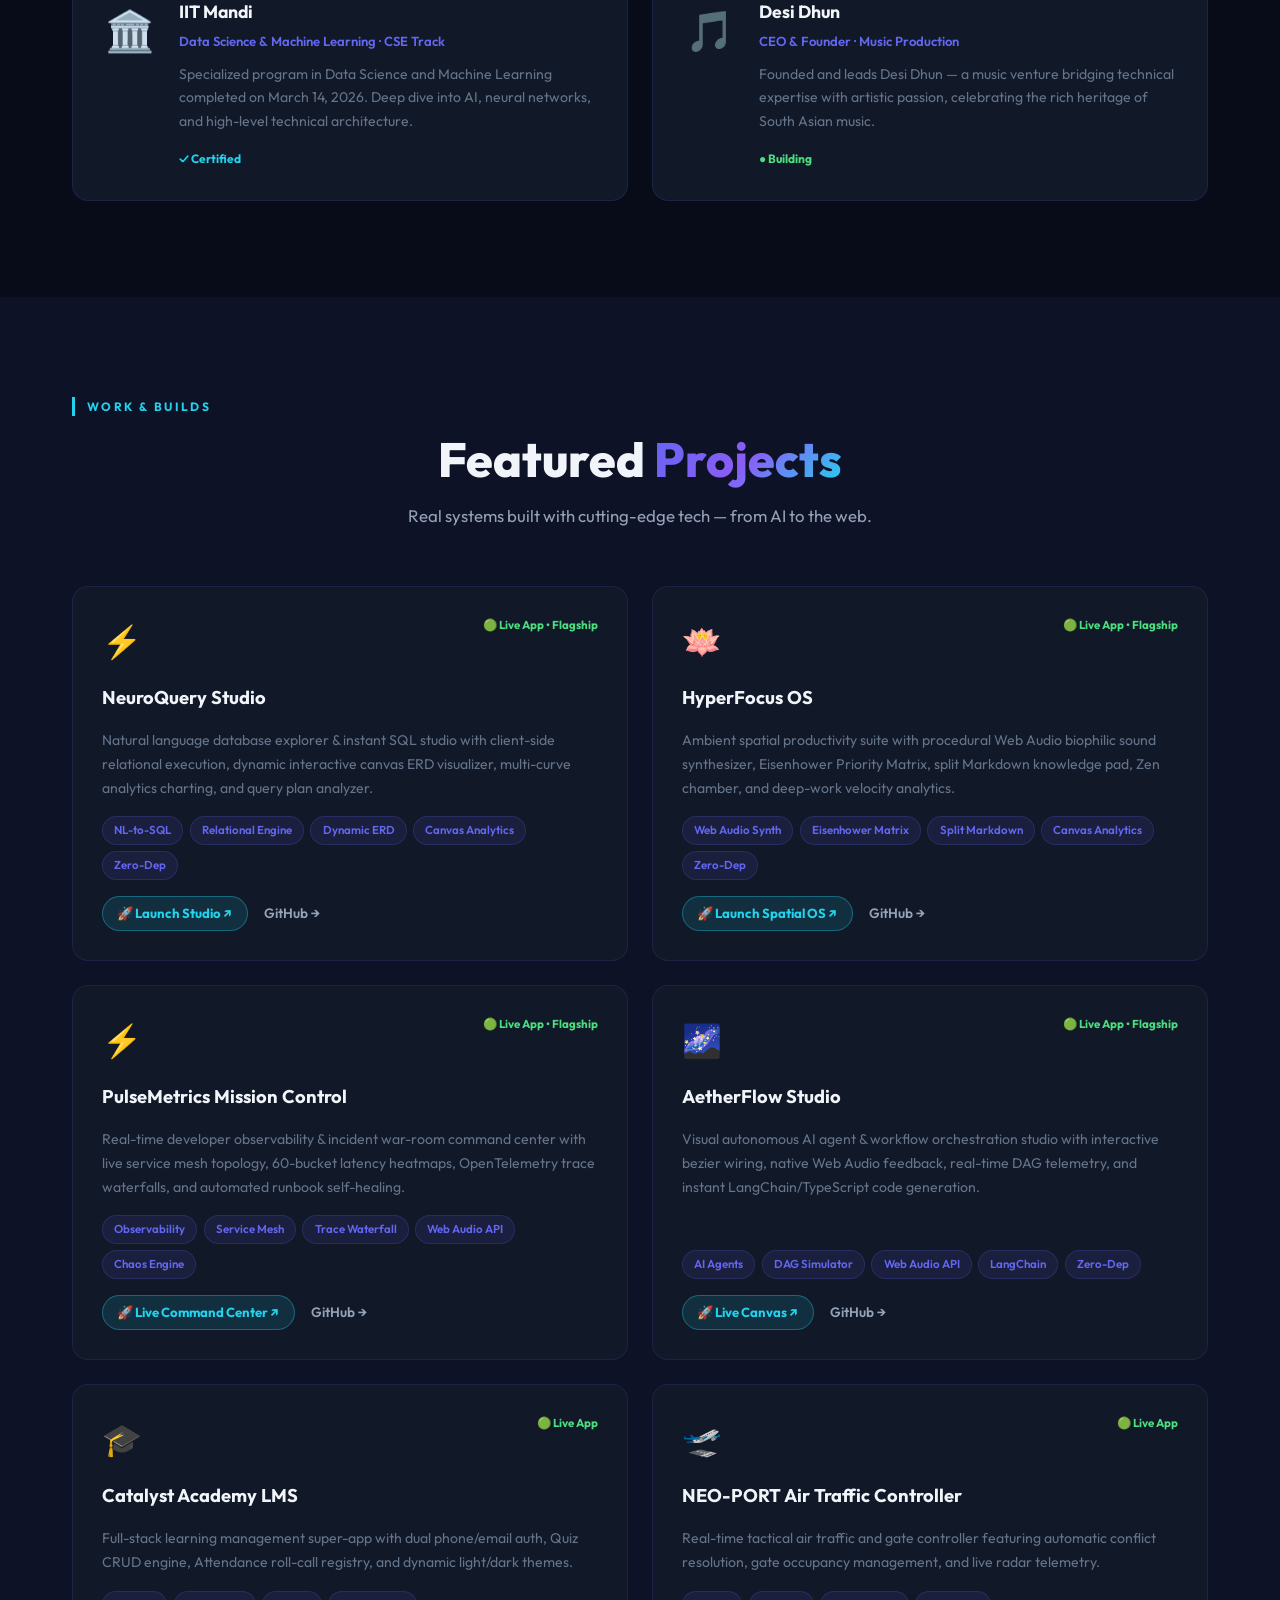
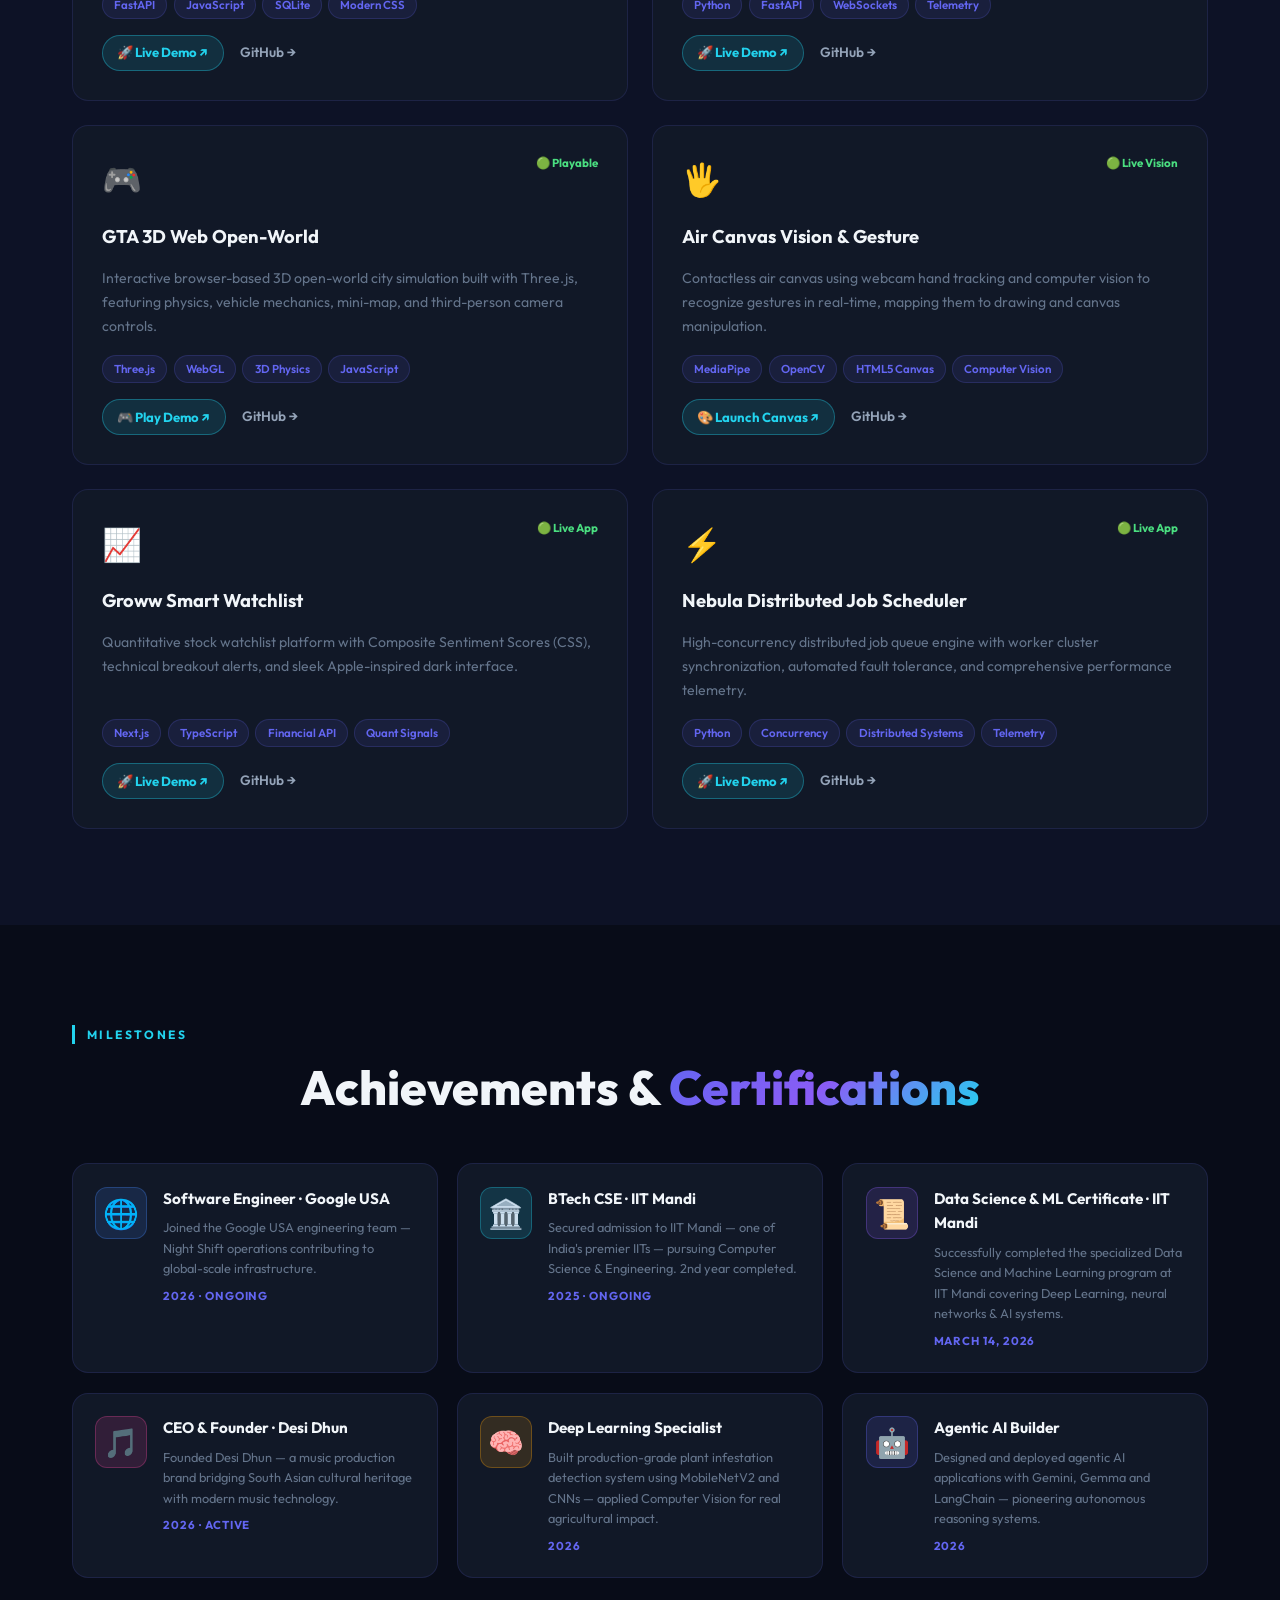
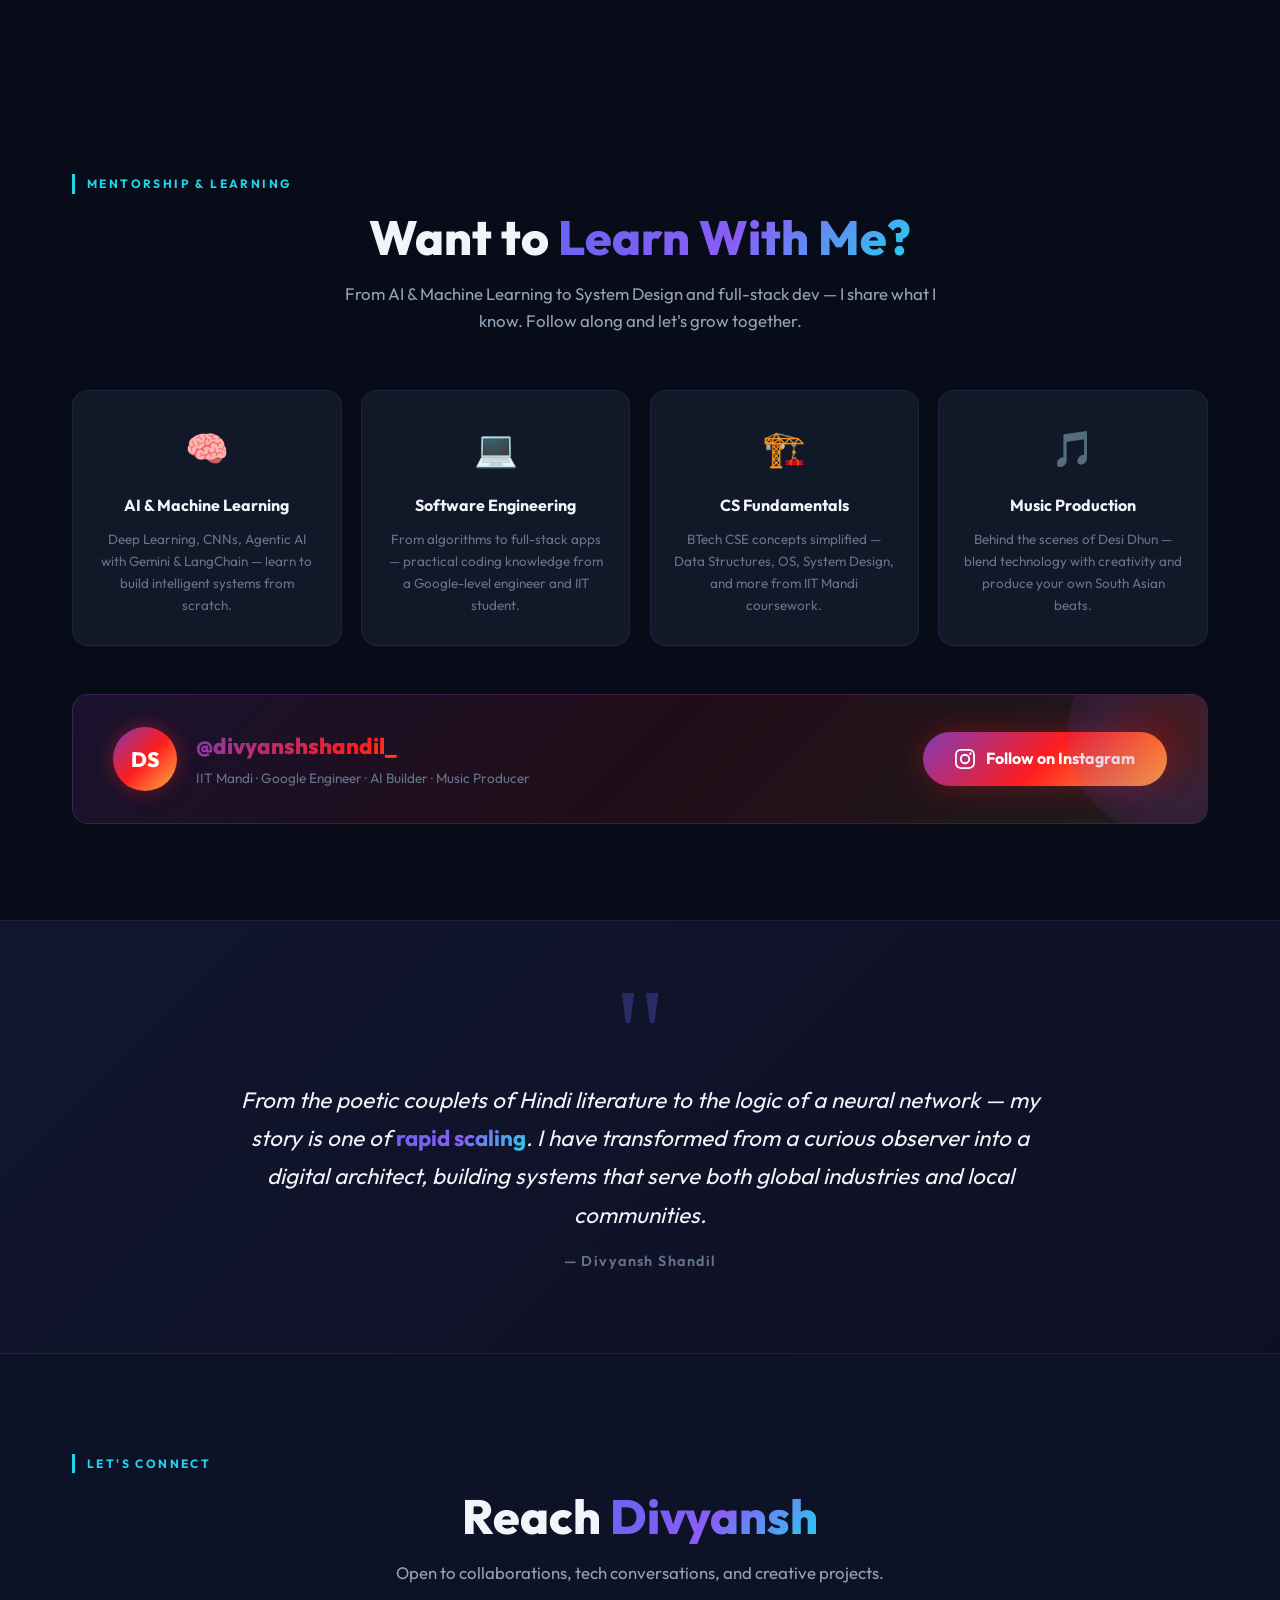
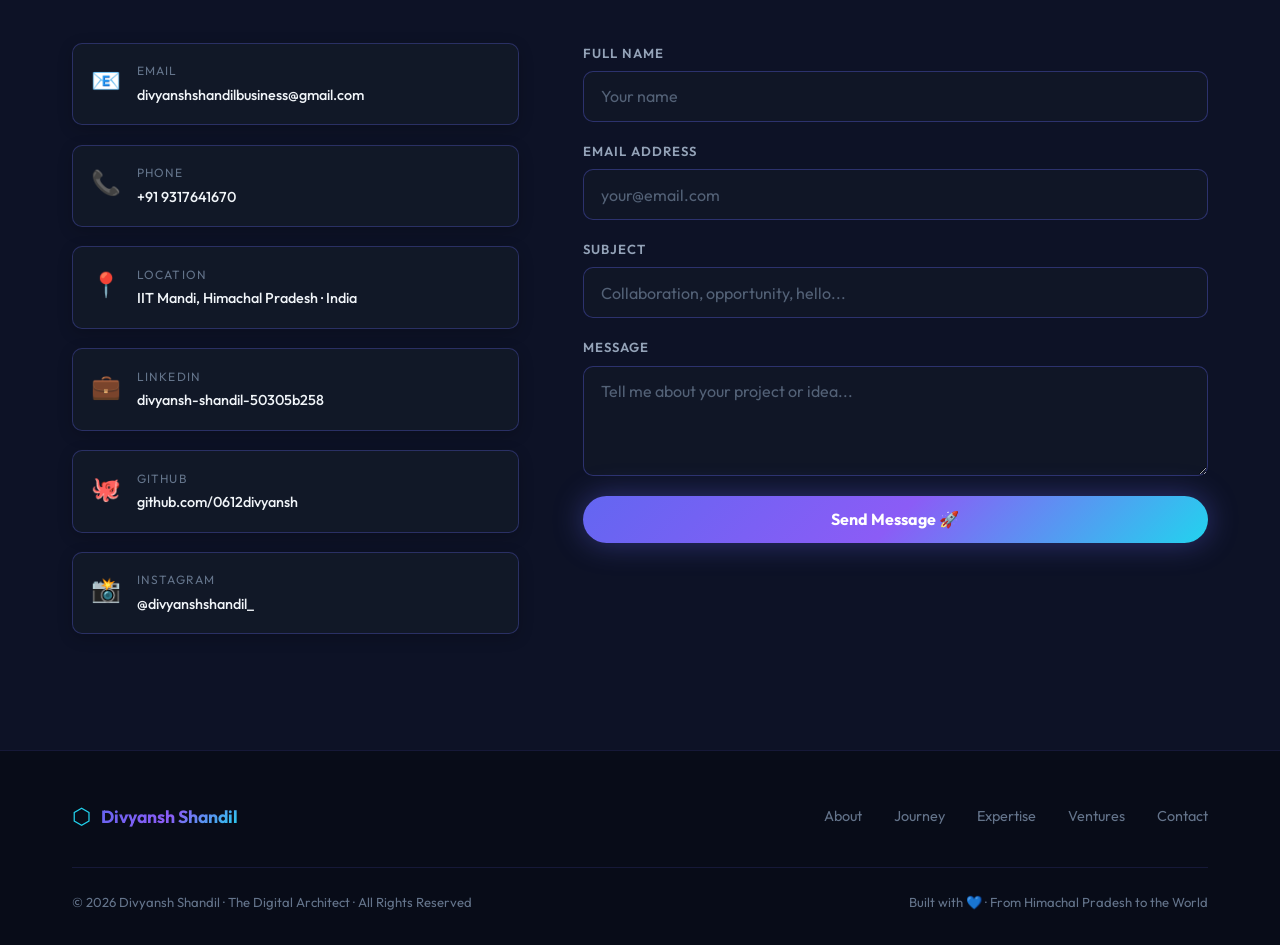
==== commit 298a1779: "feat: deploy NeuroQuery Studio v1.0 and feature in portfolio" ====
--- a/index.html
+++ b/index.html
@@ -412,6 +412,26 @@
       <p class="section-subtitle center">Real systems built with cutting-edge tech — from AI to the web.</p>
       <div class="projects-grid">
 
+        <div class="project-card featured-highlight" id="proj-neuroquery">
+          <div class="proj-header">
+            <div class="proj-icon">⚡</div>
+            <div class="proj-status live-badge">🟢 Live App • Flagship</div>
+          </div>
+          <h3 class="proj-title">NeuroQuery Studio</h3>
+          <p class="proj-desc">Natural language database explorer & instant SQL studio with client-side relational execution, dynamic interactive canvas ERD visualizer, multi-curve analytics charting, and query plan analyzer.</p>
+          <div class="proj-stack">
+            <span class="stack-tag">NL-to-SQL</span>
+            <span class="stack-tag">Relational Engine</span>
+            <span class="stack-tag">Dynamic ERD</span>
+            <span class="stack-tag">Canvas Analytics</span>
+            <span class="stack-tag">Zero-Dep</span>
+          </div>
+          <div class="proj-links">
+            <a href="https://0612divyansh.github.io/neuroquery-studio/" target="_blank" rel="noopener" class="proj-link-primary">🚀 Launch Studio ↗</a>
+            <a href="https://github.com/0612divyansh/neuroquery-studio" target="_blank" rel="noopener" class="proj-link">GitHub →</a>
+          </div>
+        </div>
+
         <div class="project-card featured-highlight" id="proj-hyperfocus">
           <div class="proj-header">
             <div class="proj-icon">🪷</div>
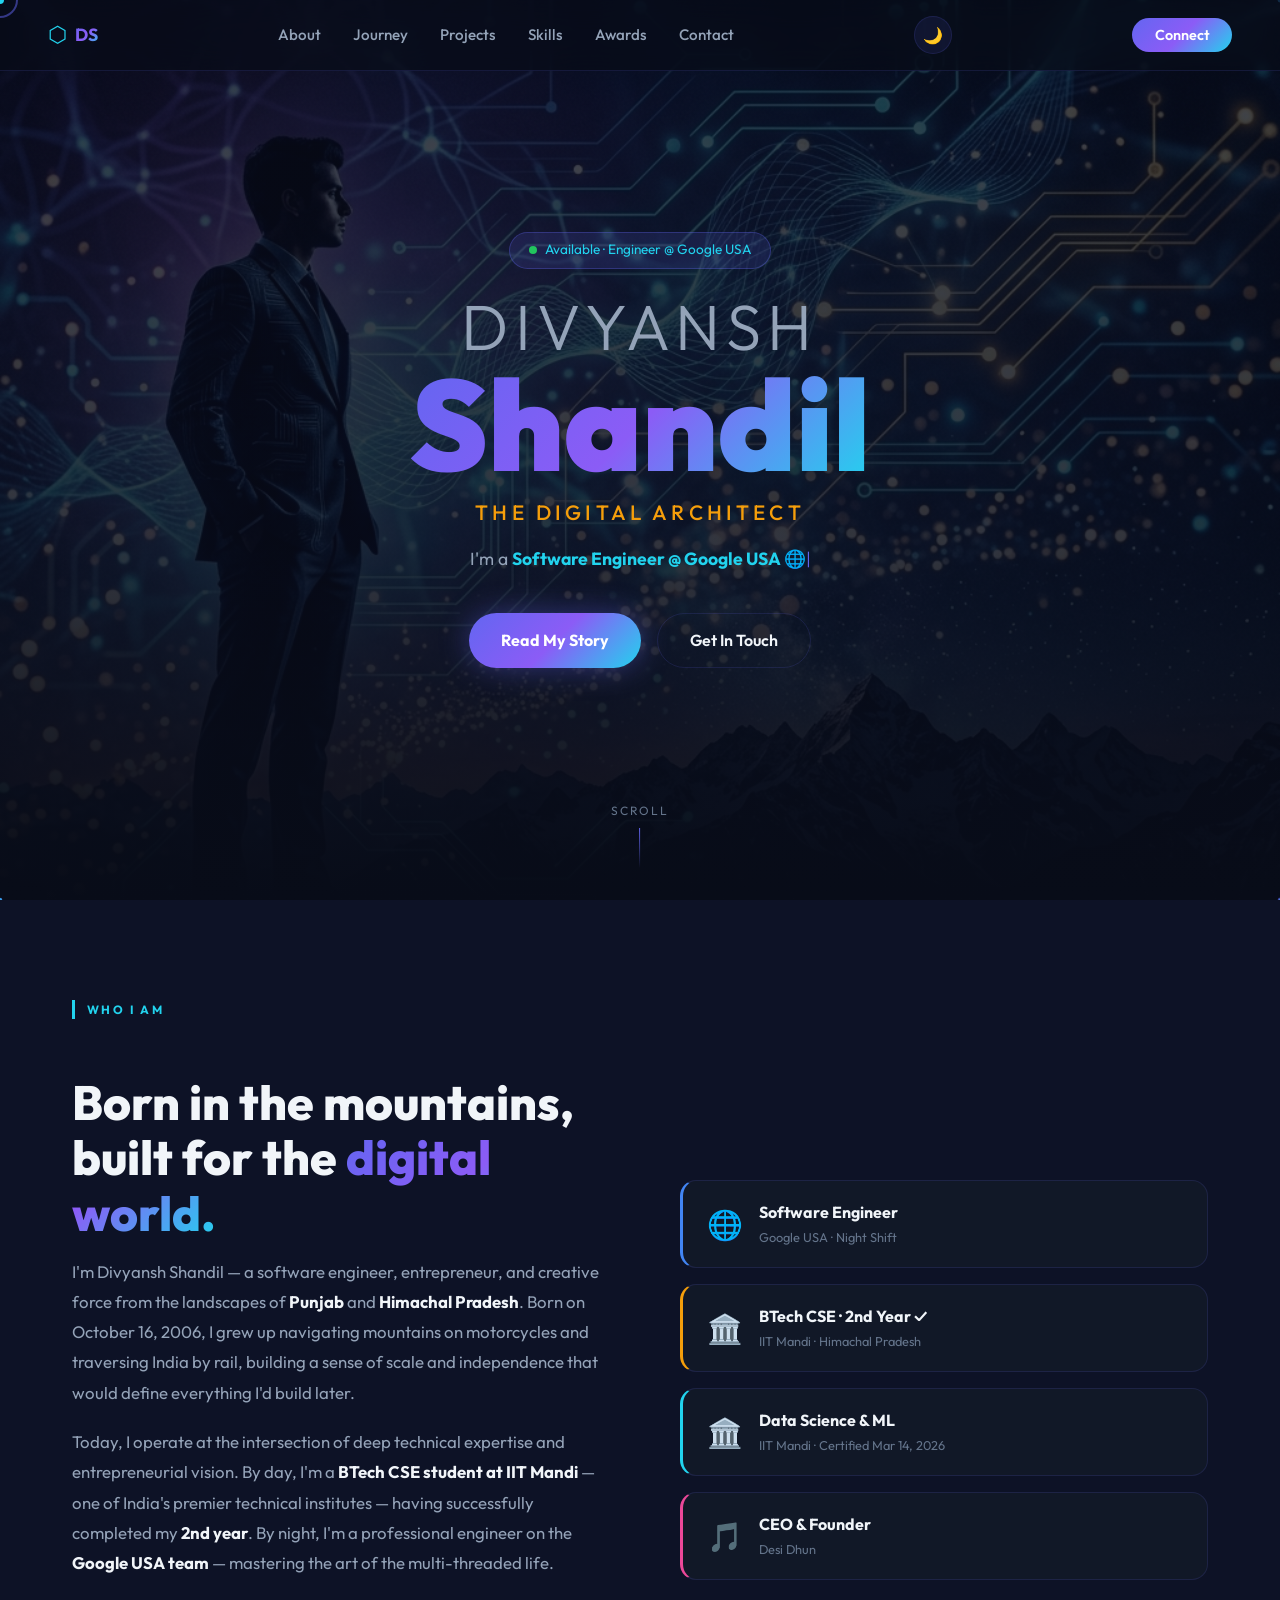
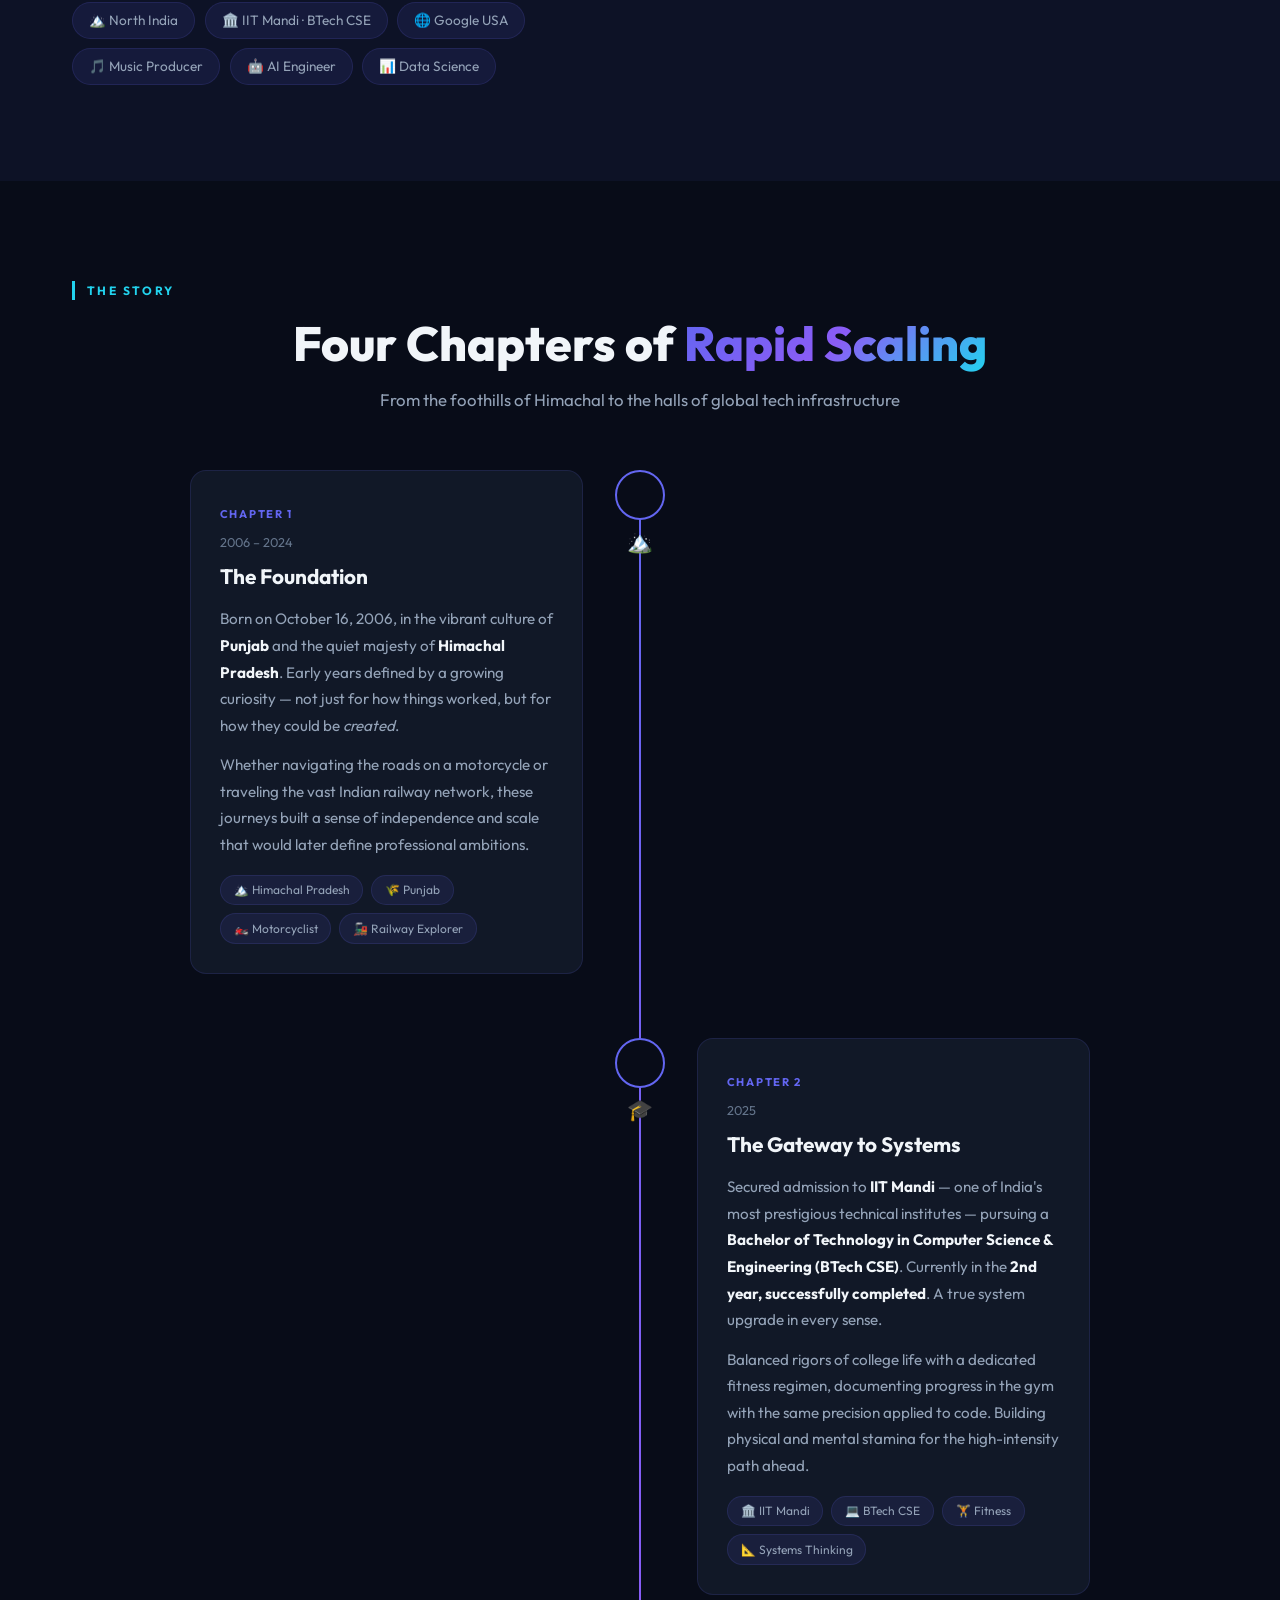
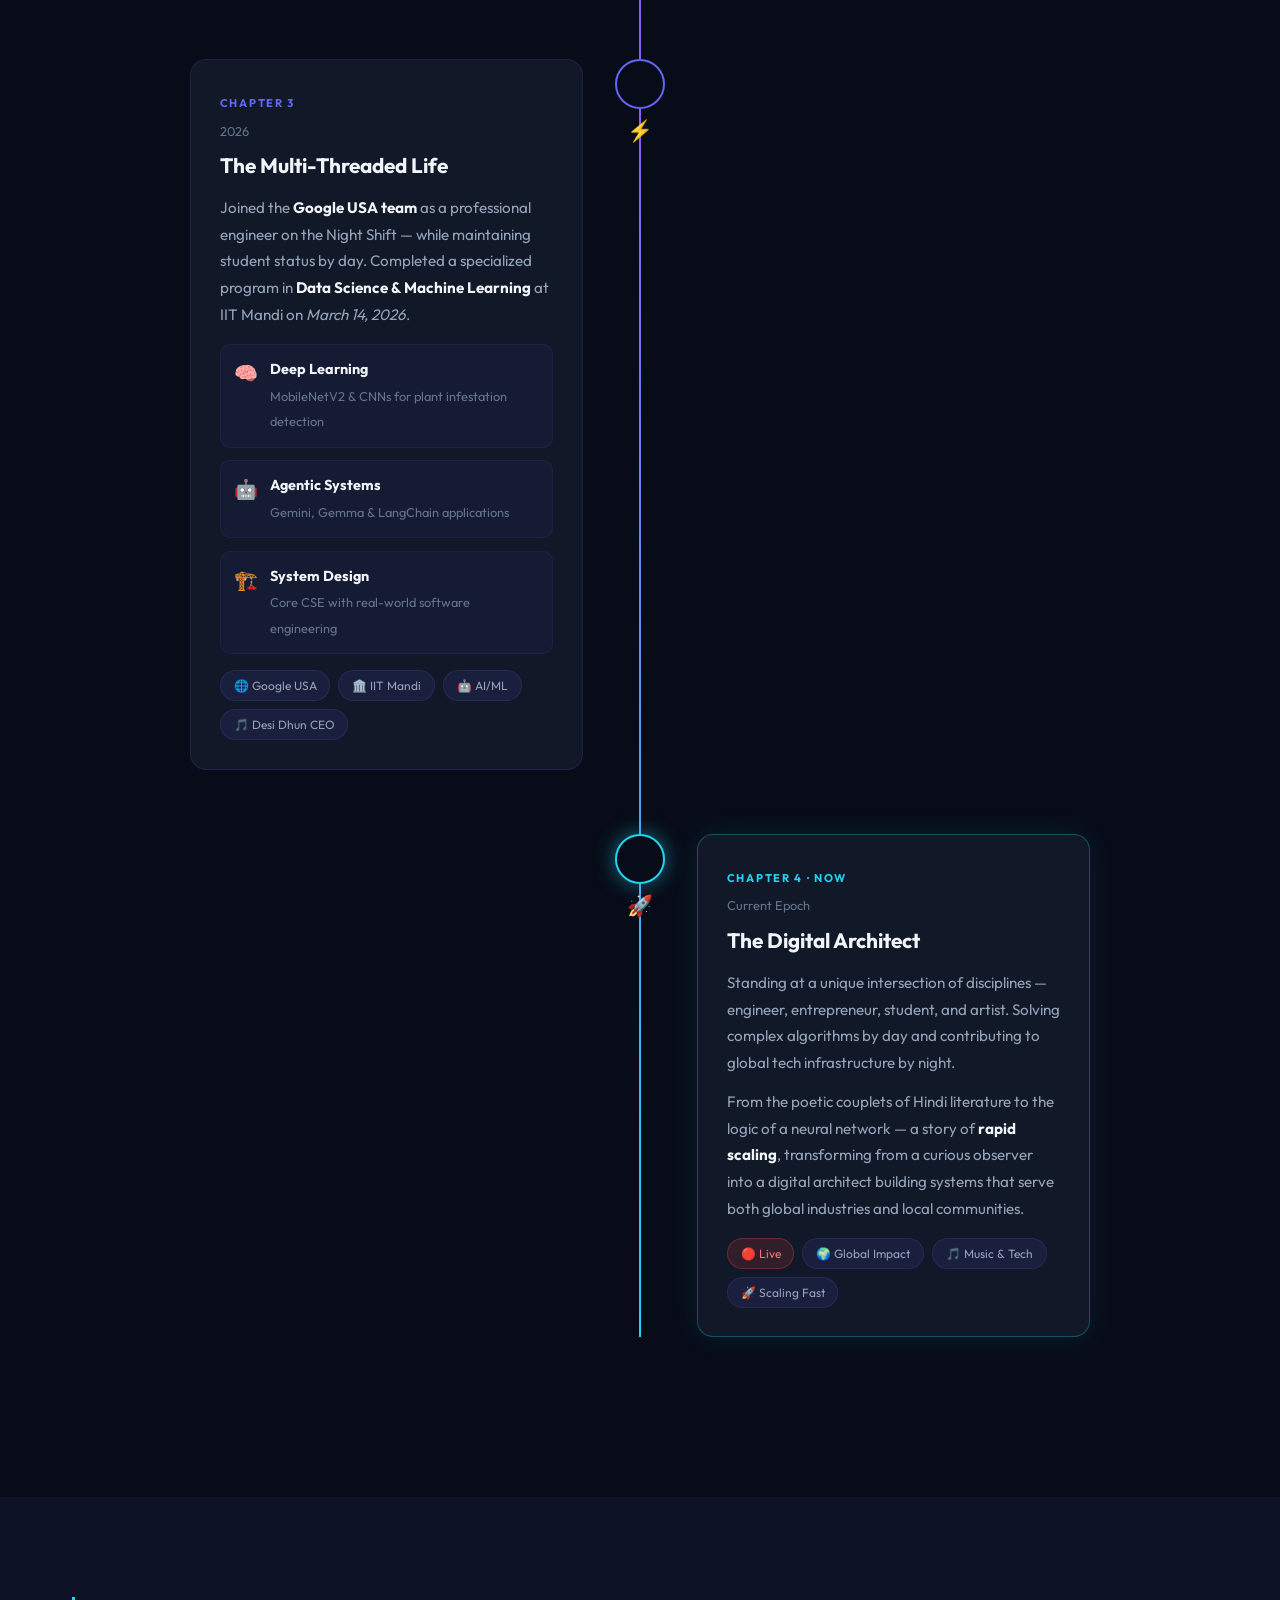
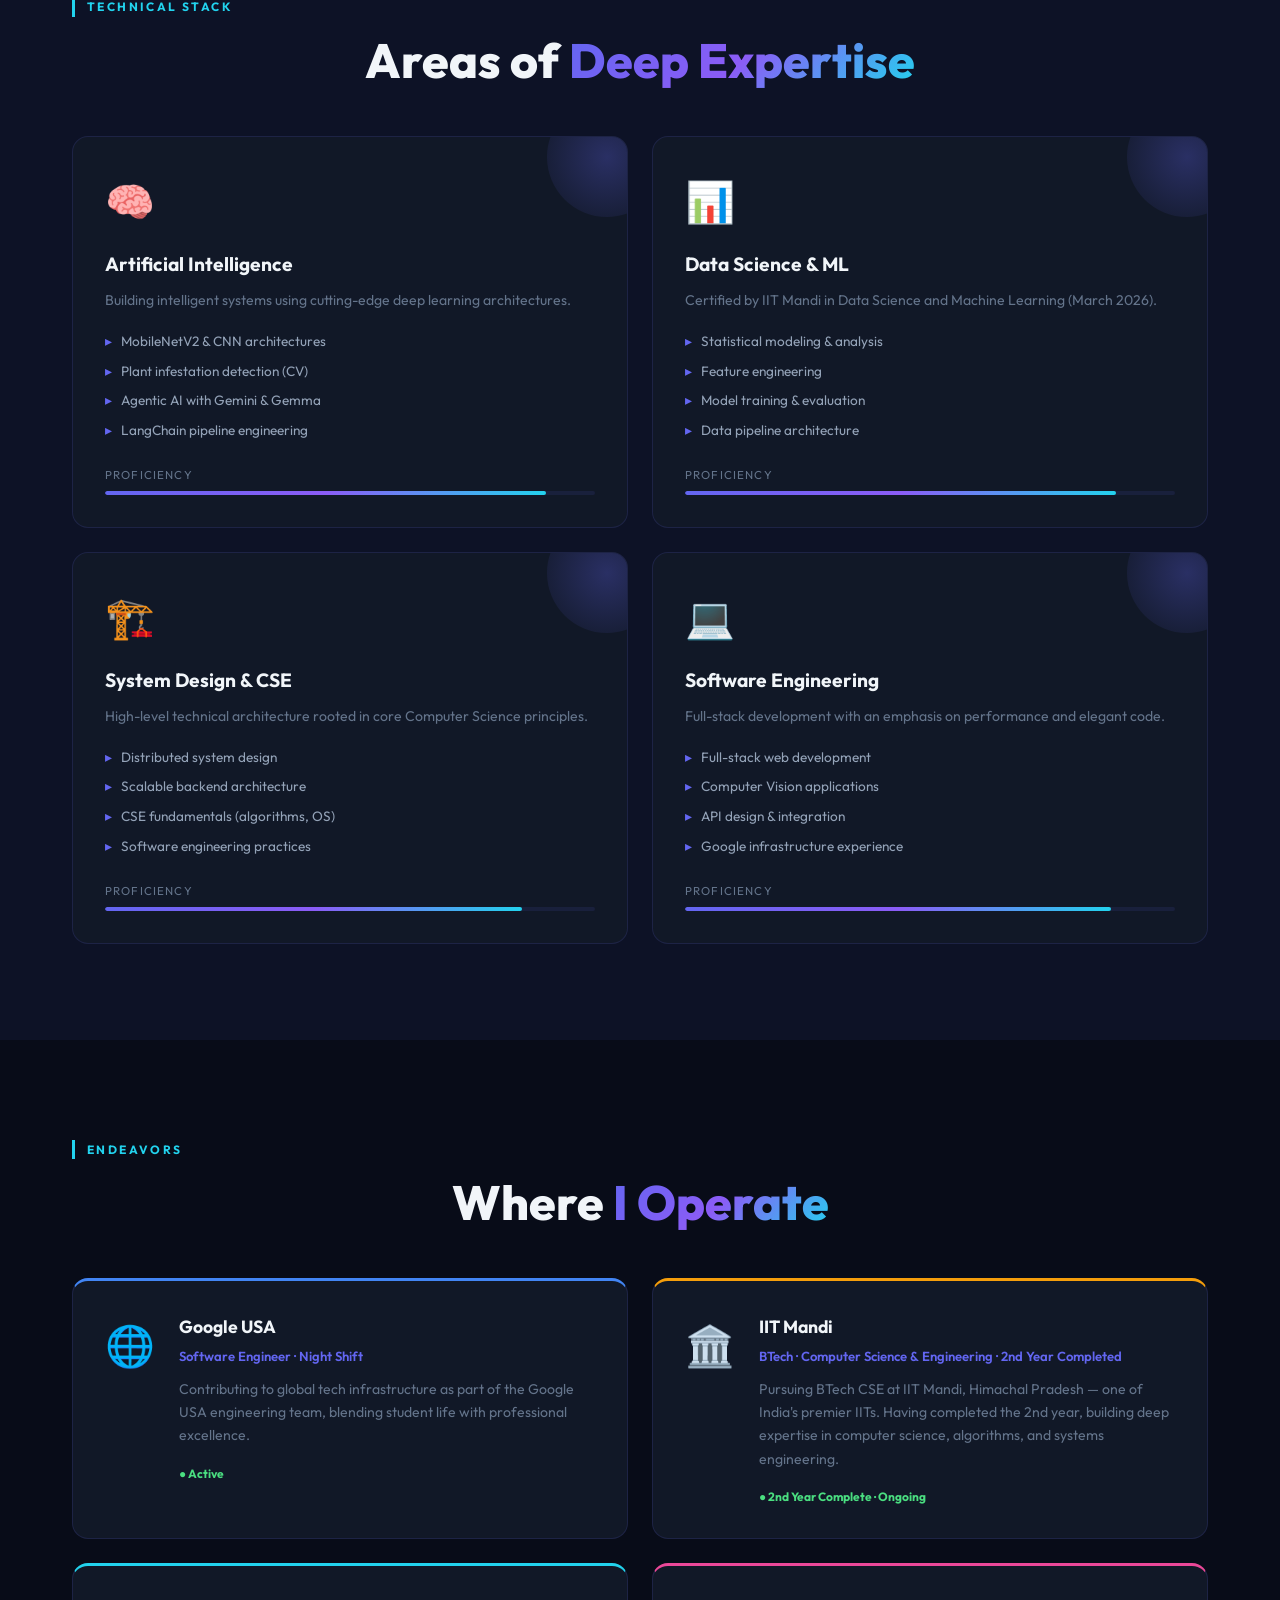
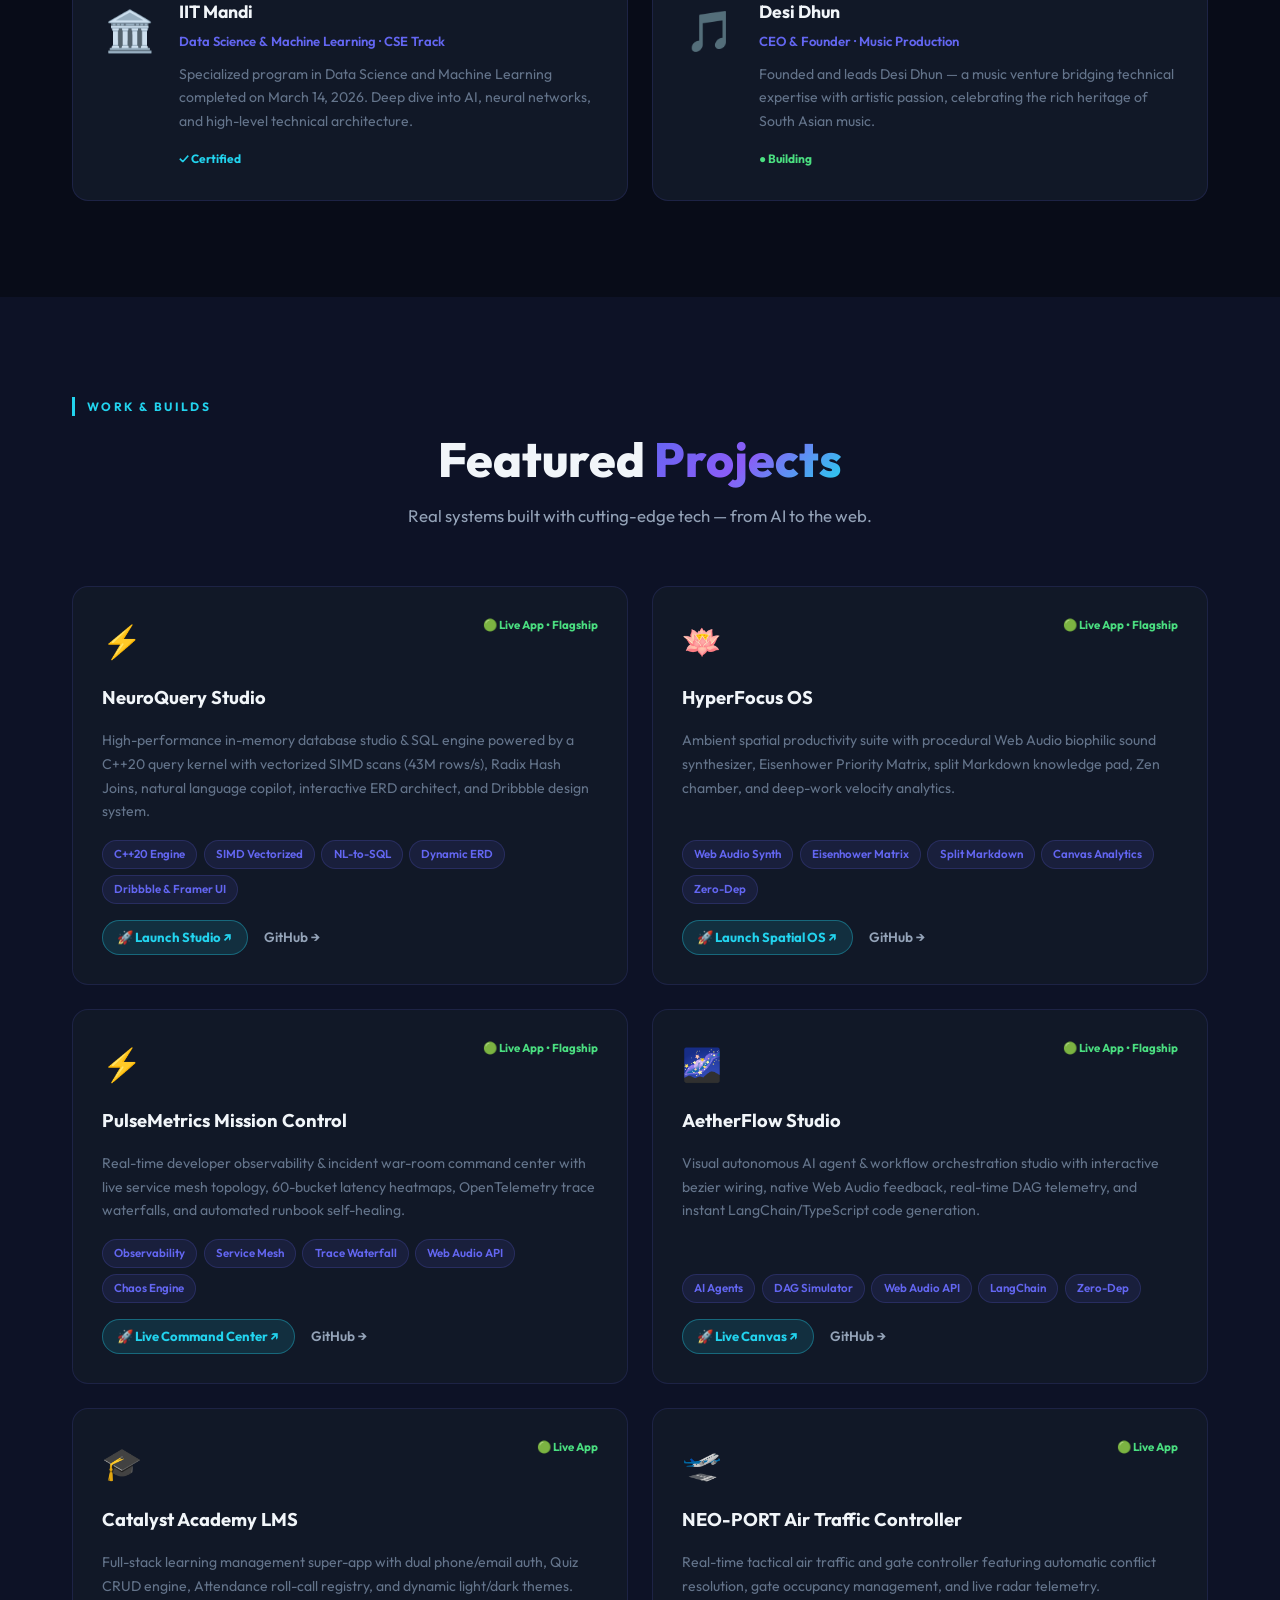
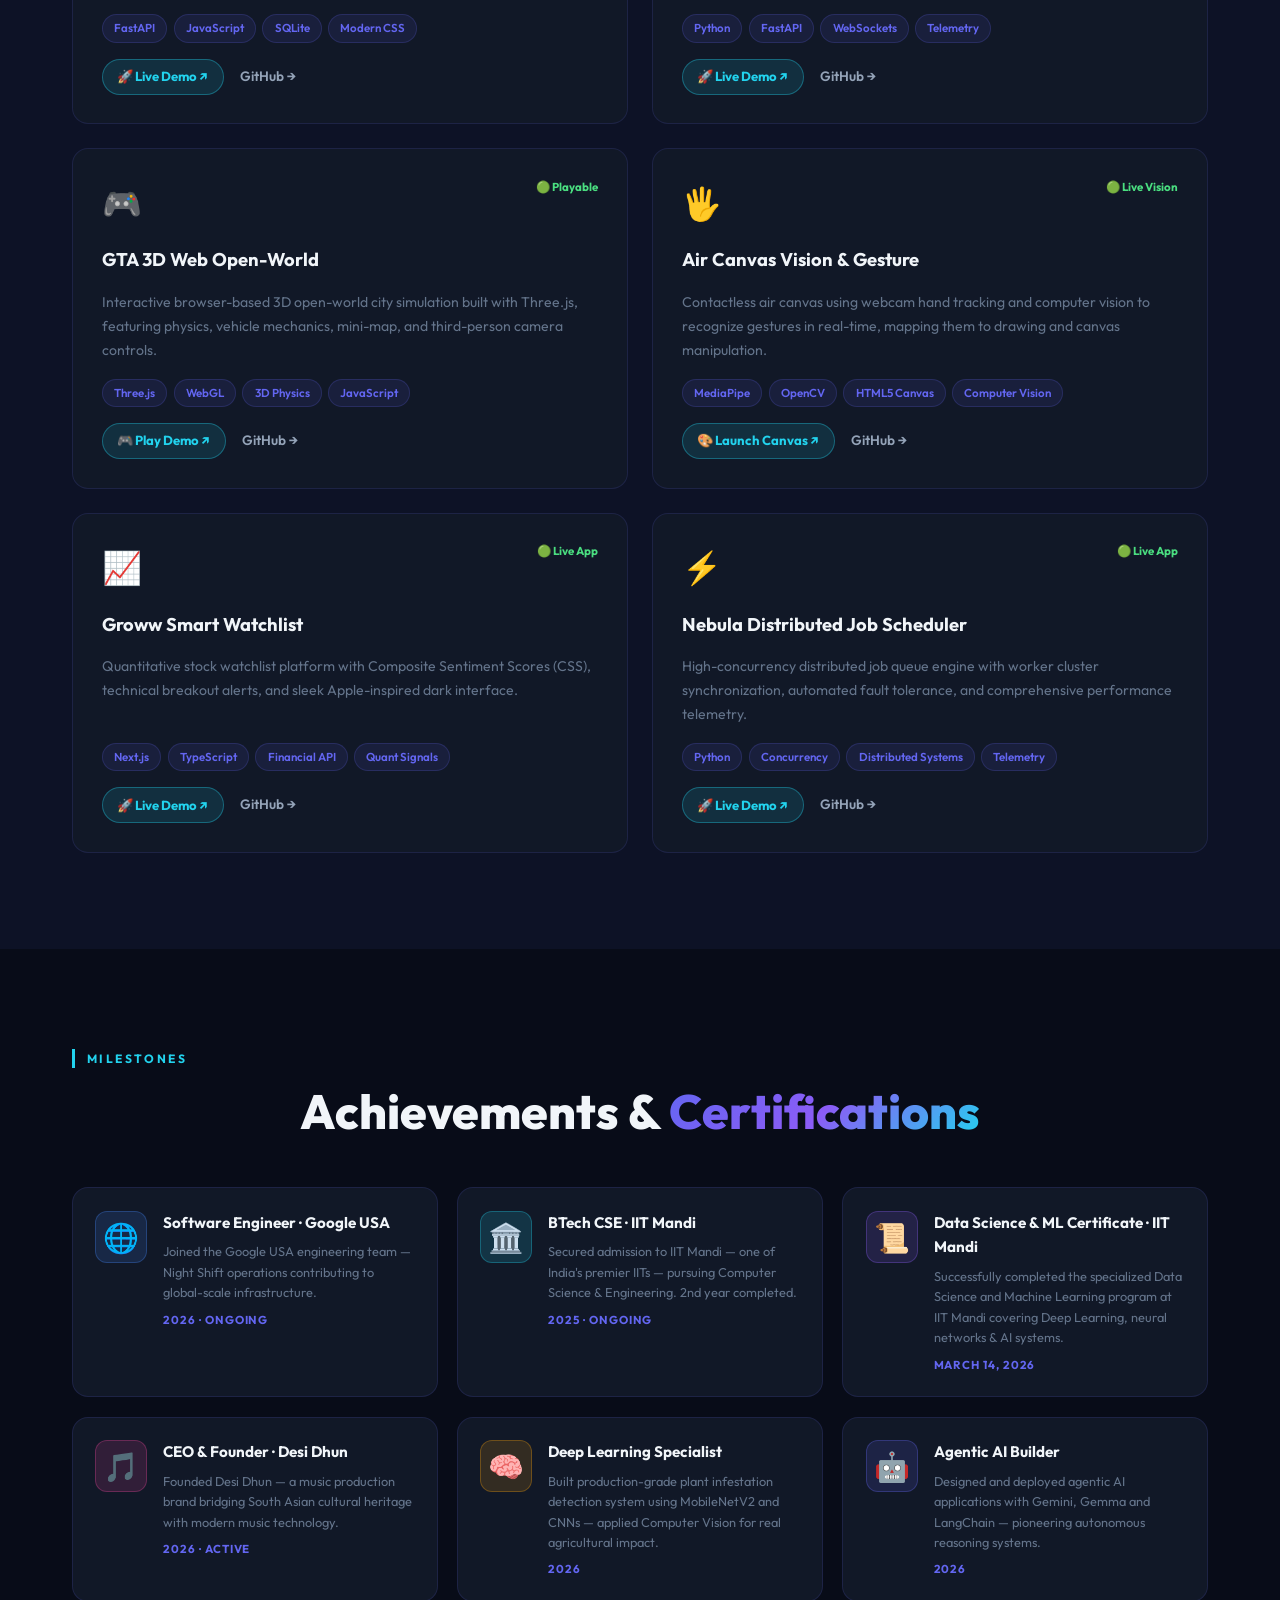
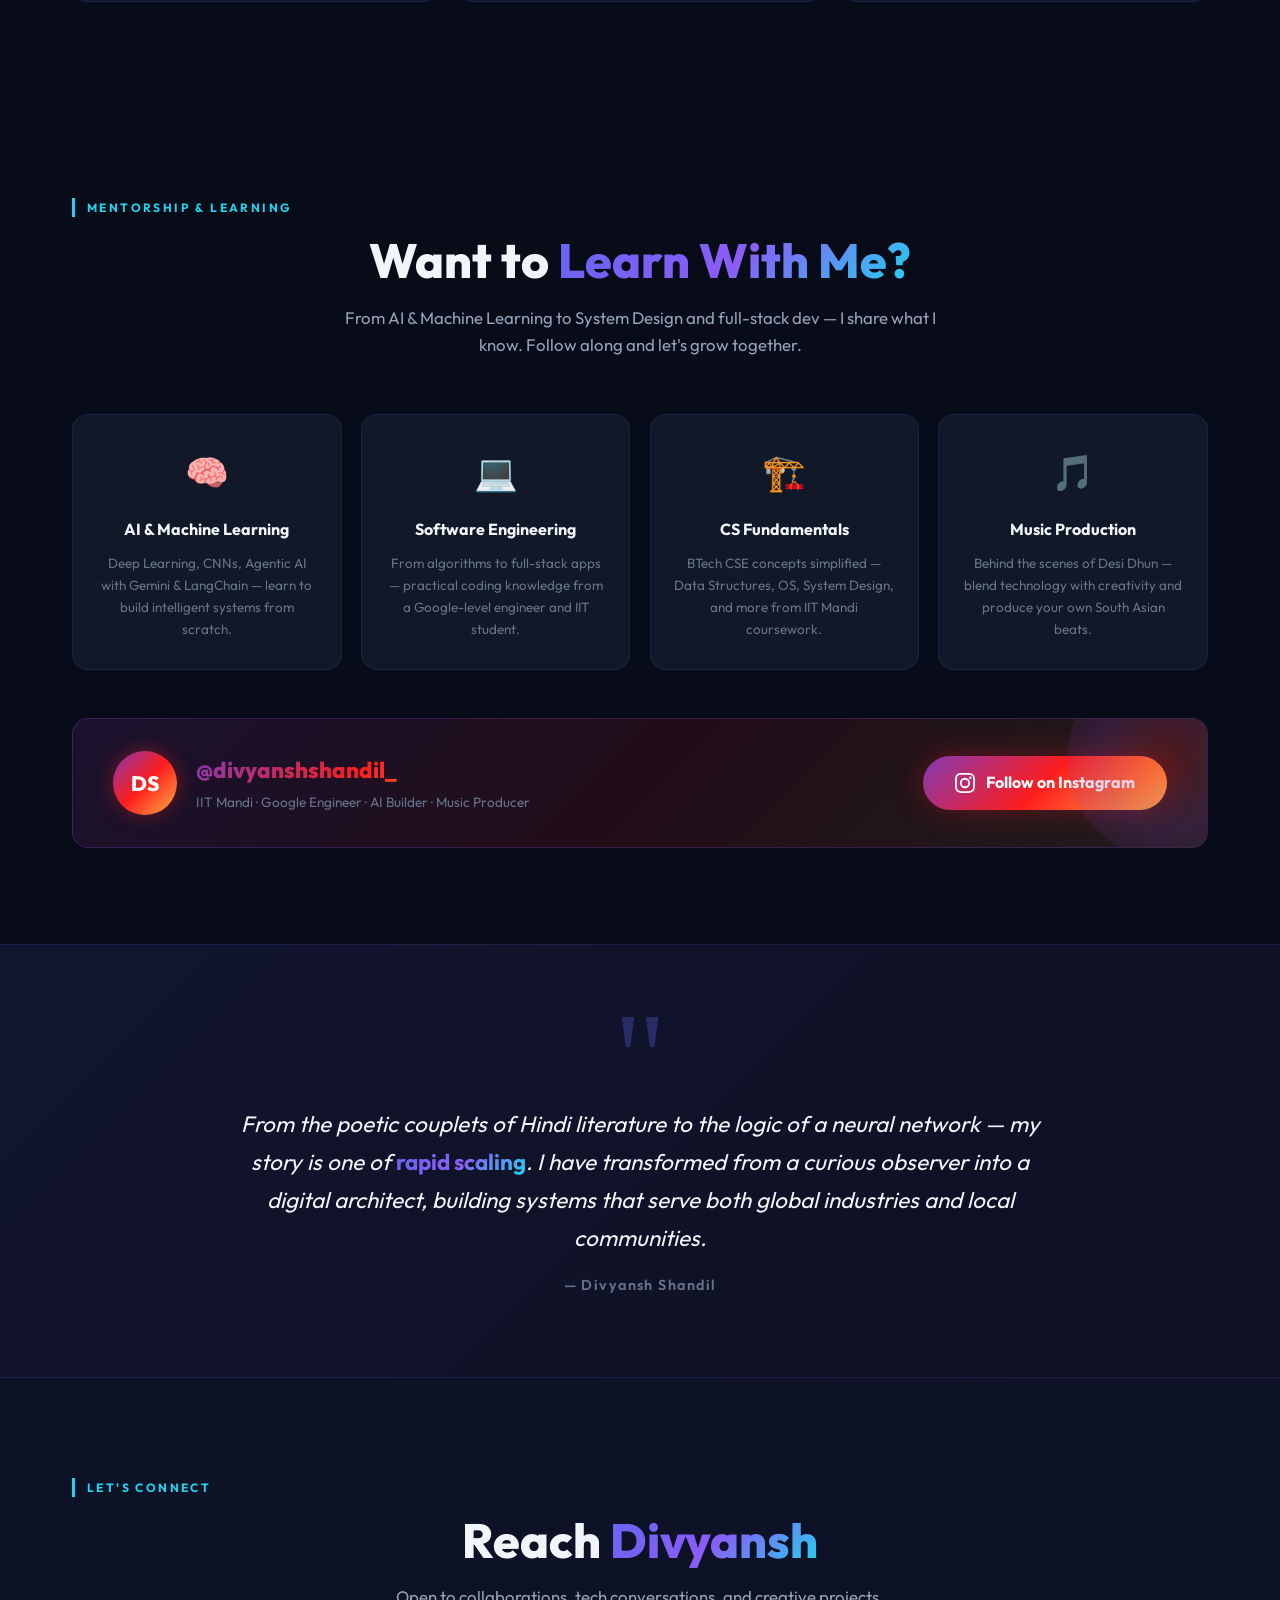
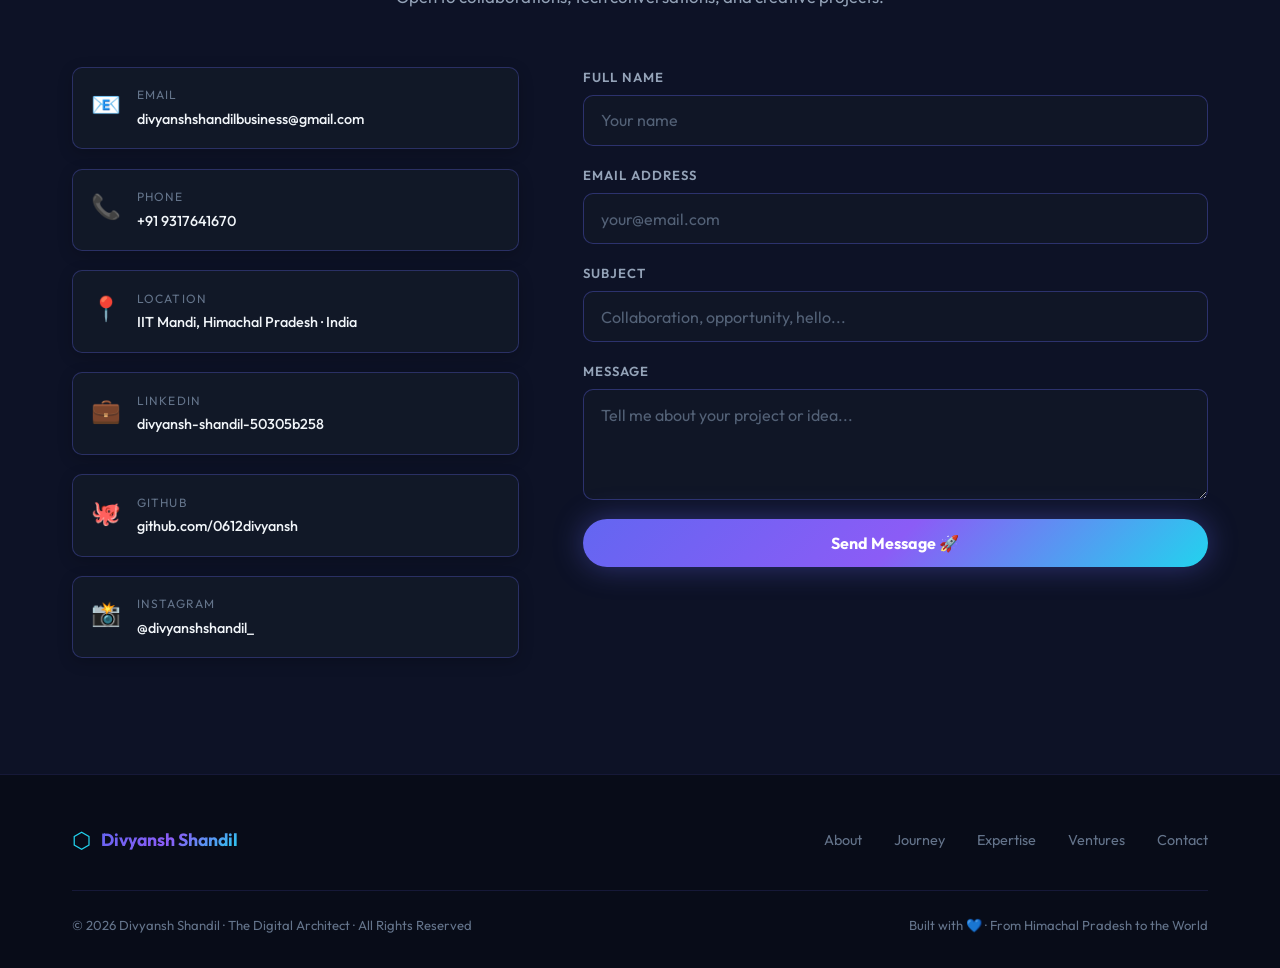
==== commit 35fff1b8: "feat(neuroquery-studio): integrate C++20 database query engine, 43M row/s benchmarks, and C++ kernel" ====
--- a/index.html
+++ b/index.html
@@ -418,13 +418,13 @@
             <div class="proj-status live-badge">🟢 Live App • Flagship</div>
           </div>
           <h3 class="proj-title">NeuroQuery Studio</h3>
-          <p class="proj-desc">Natural language database explorer & instant SQL studio with client-side relational execution, dynamic interactive canvas ERD visualizer, multi-curve analytics charting, and query plan analyzer.</p>
-          <div class="proj-stack">
+          <p class="proj-desc">High-performance in-memory database studio & SQL engine powered by a C++20 query kernel with vectorized SIMD scans (43M rows/s), Radix Hash Joins, natural language copilot, interactive ERD architect, and Dribbble design system.</p>
+          <div class="proj-stack">
+            <span class="stack-tag">C++20 Engine</span>
+            <span class="stack-tag">SIMD Vectorized</span>
             <span class="stack-tag">NL-to-SQL</span>
-            <span class="stack-tag">Relational Engine</span>
             <span class="stack-tag">Dynamic ERD</span>
-            <span class="stack-tag">Canvas Analytics</span>
-            <span class="stack-tag">Zero-Dep</span>
+            <span class="stack-tag">Dribbble & Framer UI</span>
           </div>
           <div class="proj-links">
             <a href="https://0612divyansh.github.io/neuroquery-studio/" target="_blank" rel="noopener" class="proj-link-primary">🚀 Launch Studio ↗</a>
